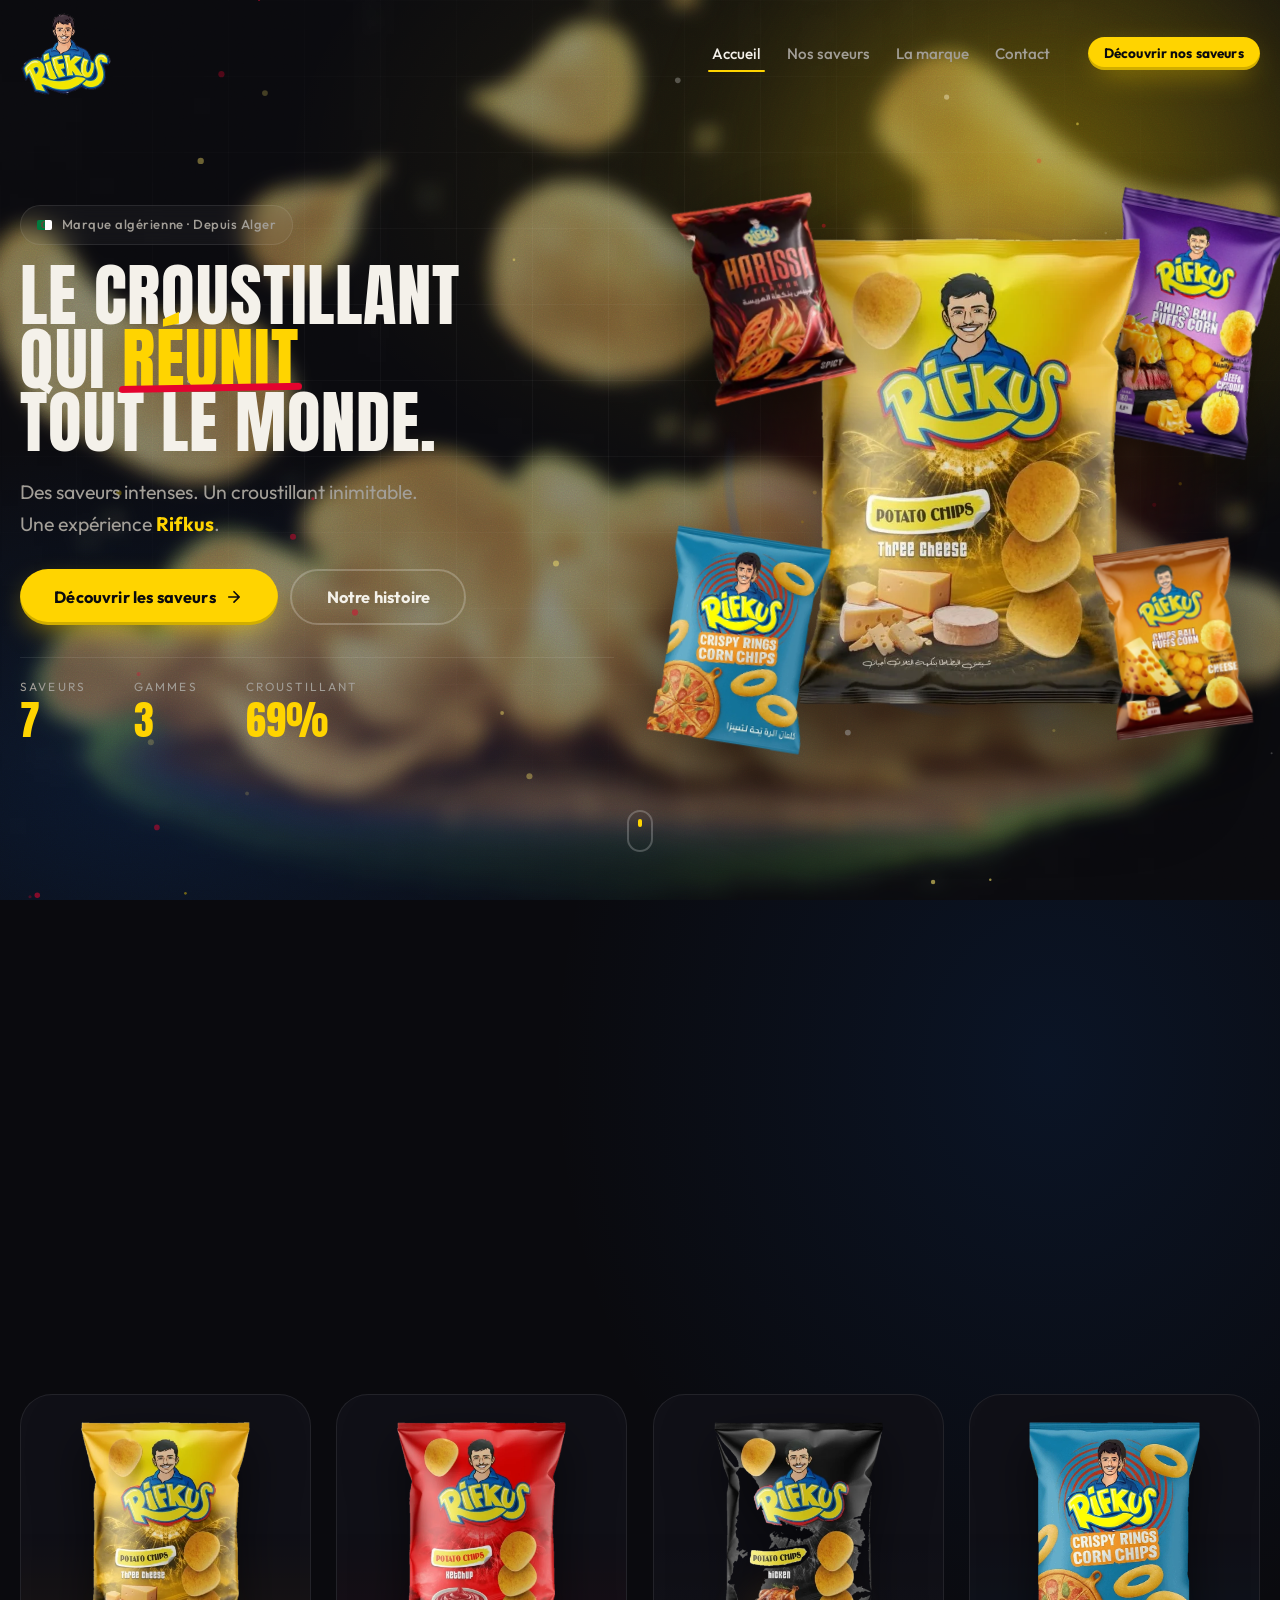
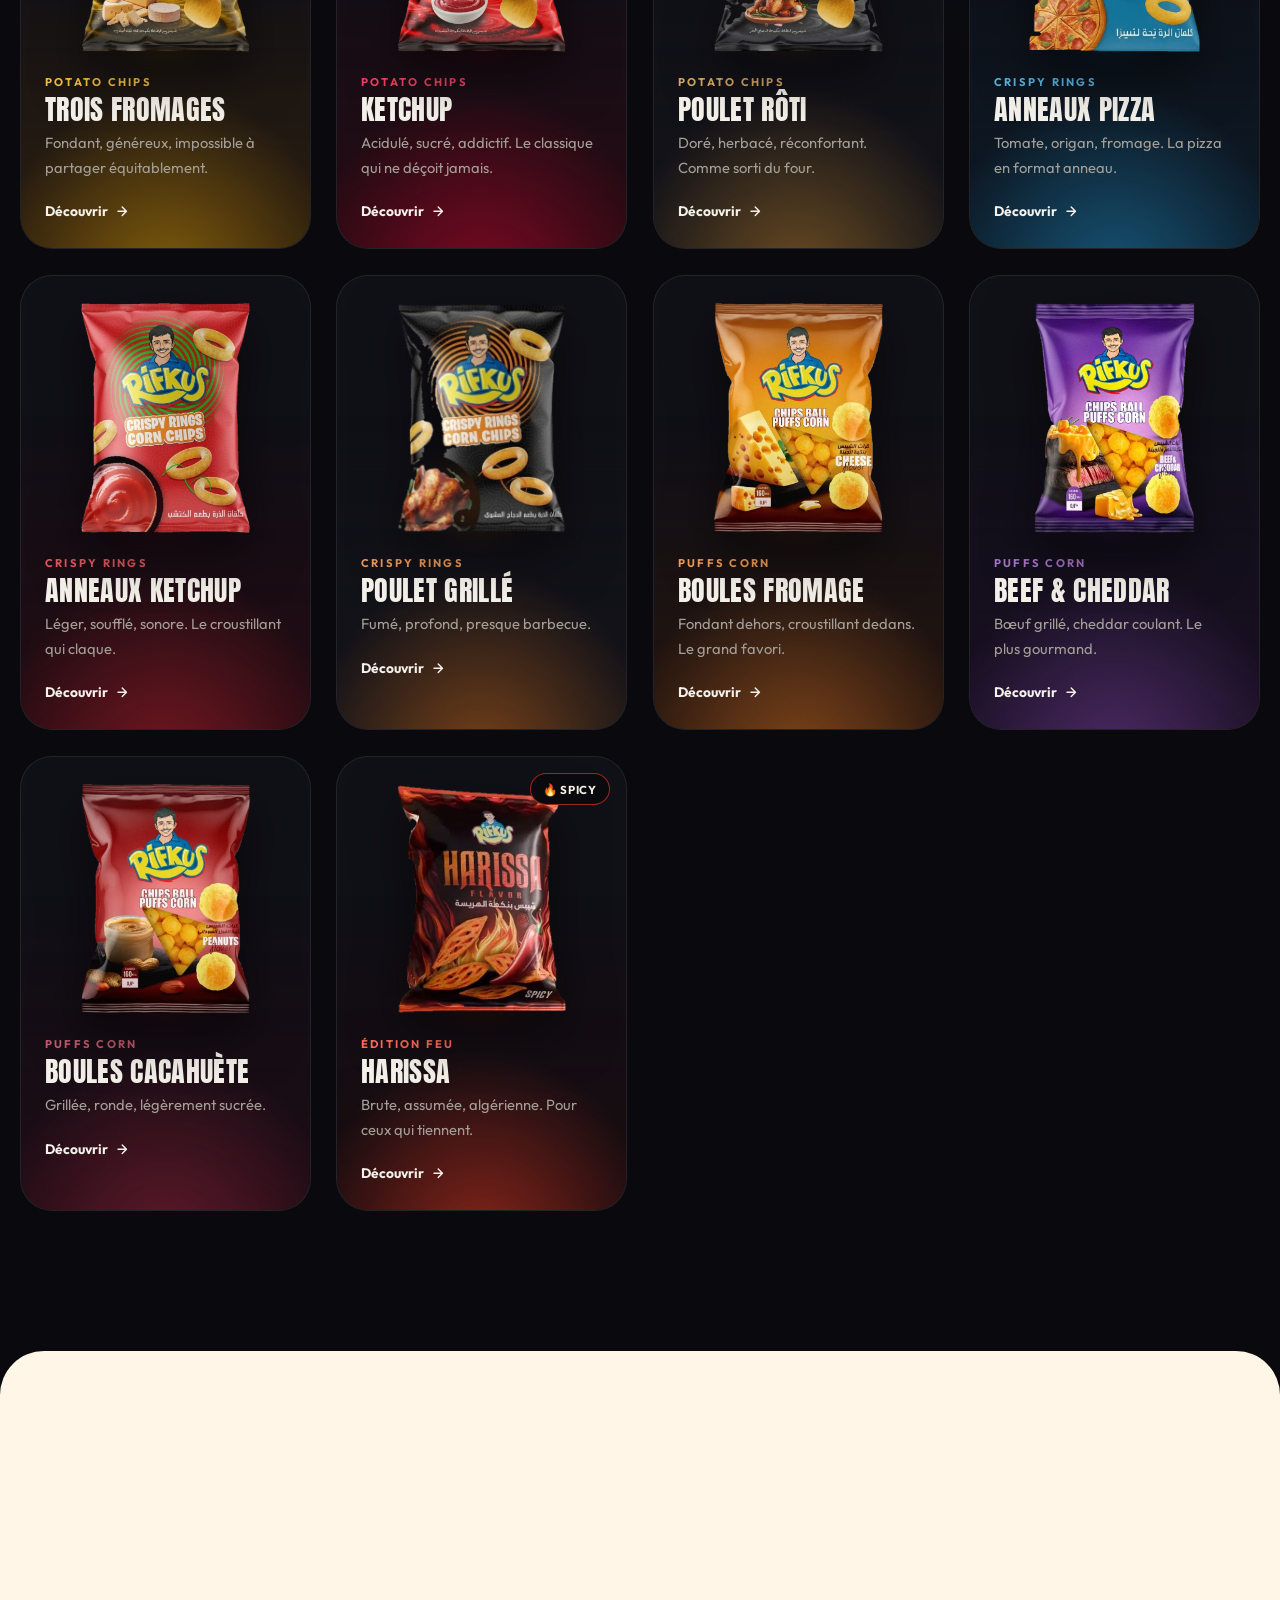
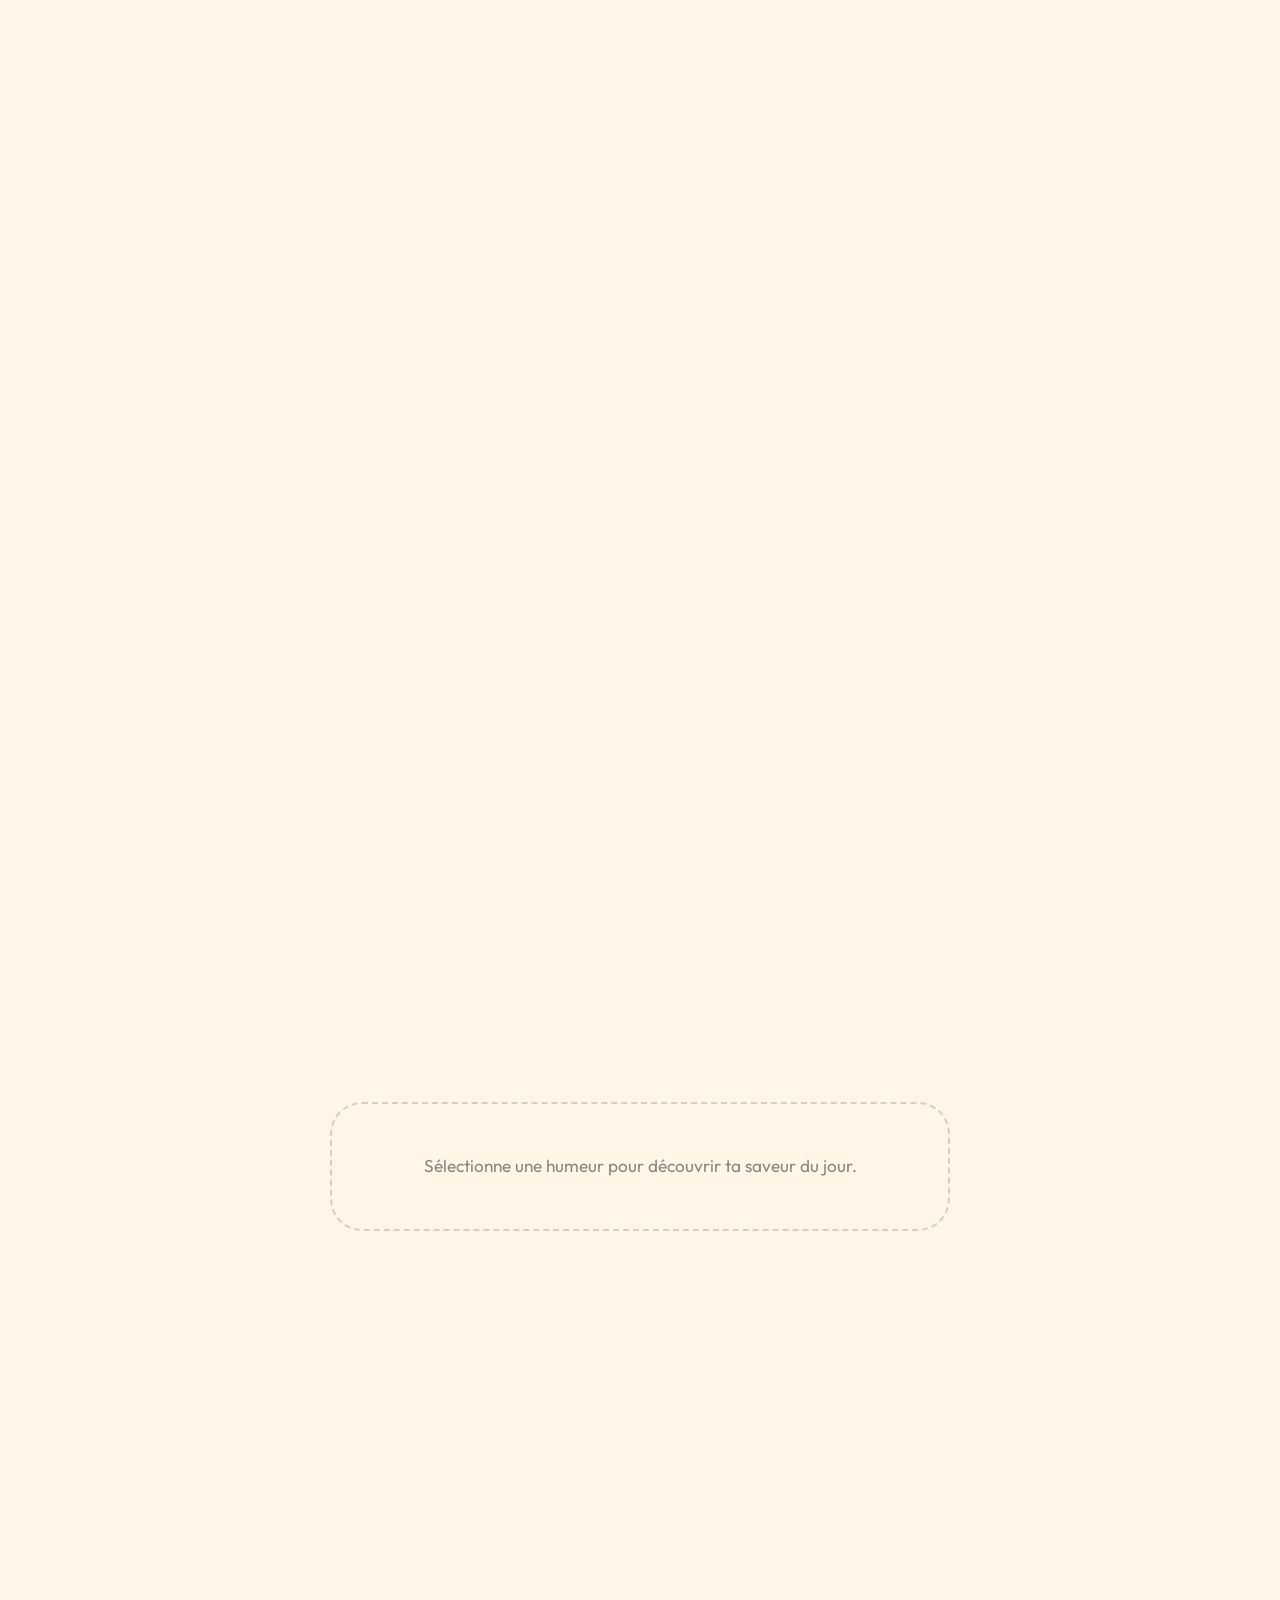
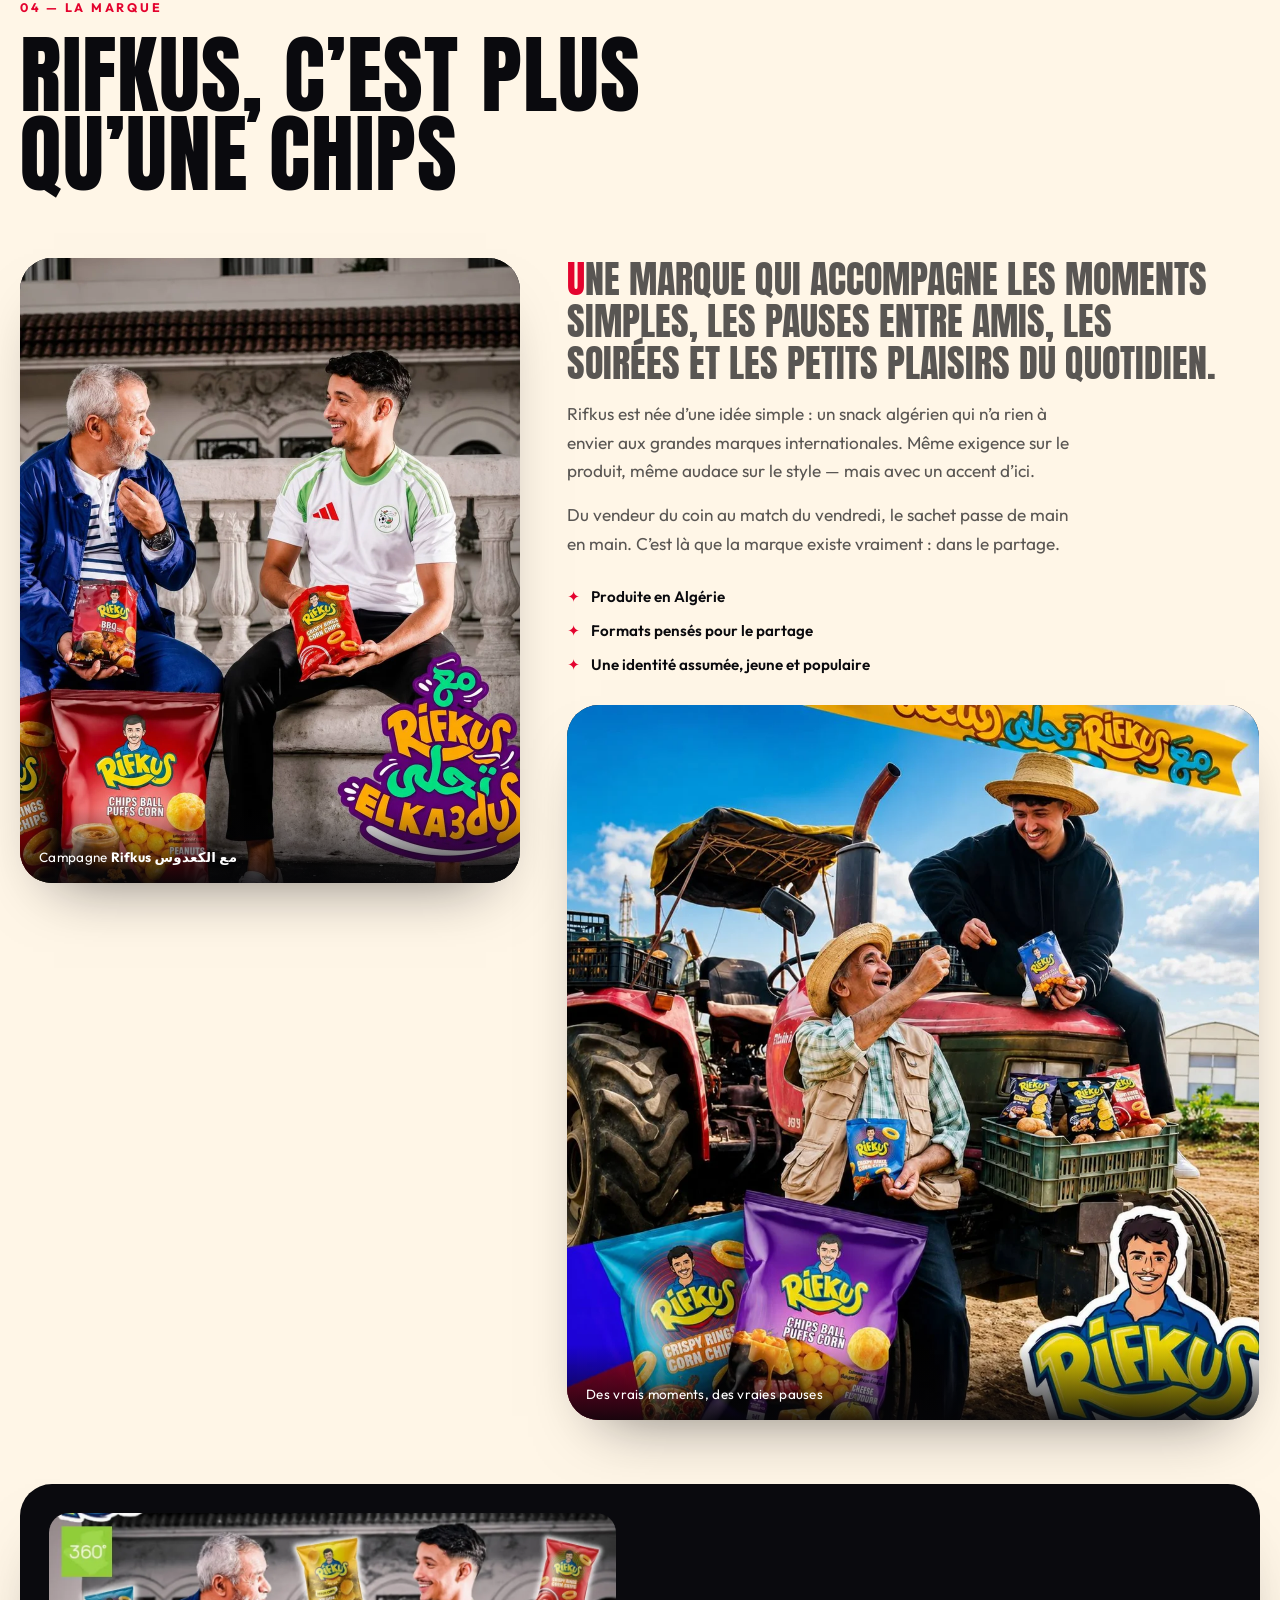
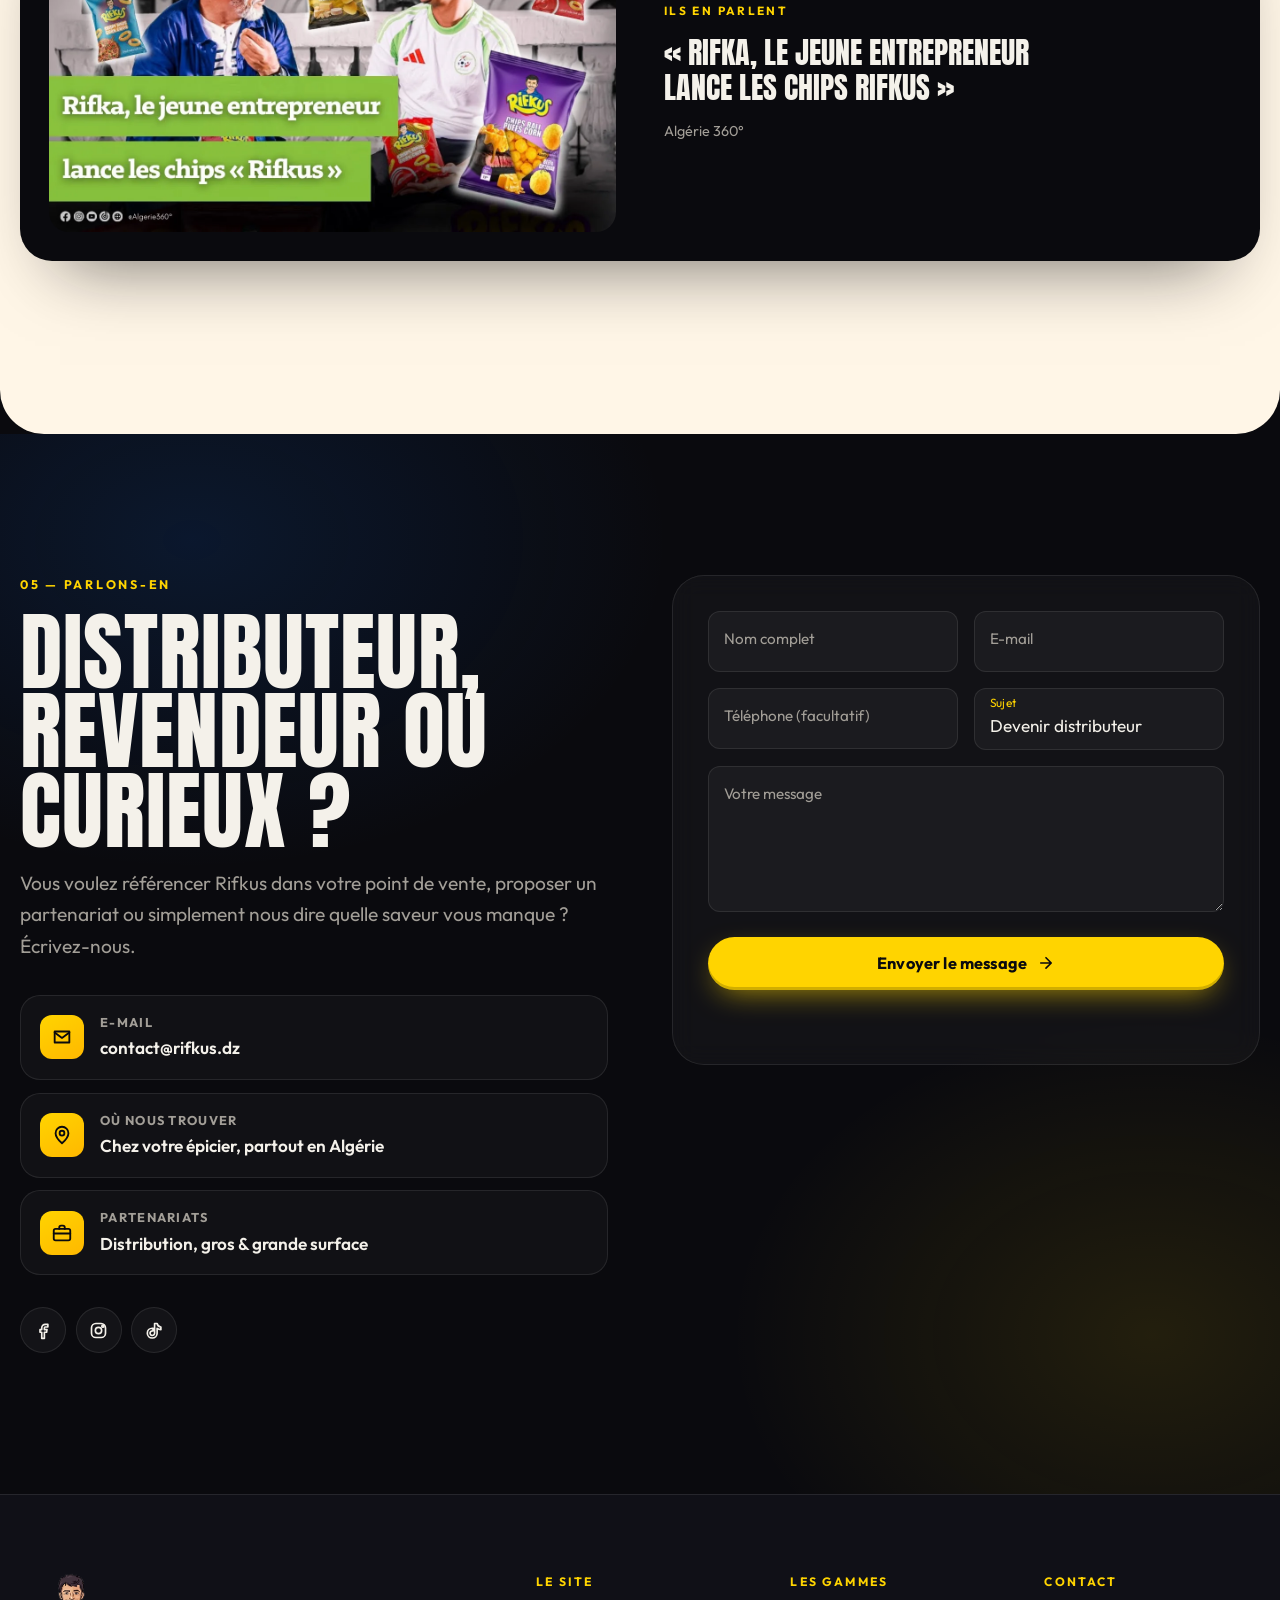
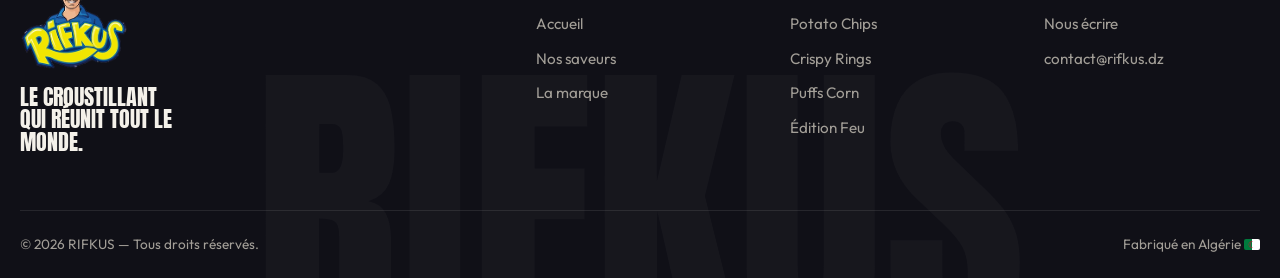
==== index.html @ 635bedf4 "Ajoute des chips floutées dans le fond du hero Nouvelle couche décorative en bas du hero, à partir d" ====
<!DOCTYPE html>
<html lang="fr">
<head>
<meta charset="utf-8">
<meta name="viewport" content="width=device-width, initial-scale=1, viewport-fit=cover">
<title>RIFKUS — Le croustillant qui réunit tout le monde</title>
<meta name="description" content="RIFKUS, la marque algérienne de chips et snacks. Potato Chips, Crispy Rings, Puffs Corn et l’édition Harissa : des saveurs intenses, un croustillant inimitable.">
<meta name="theme-color" content="#0B0B0F">
<link rel="canonical" href="https://rifkus.dz/">

<meta property="og:type" content="website">
<meta property="og:site_name" content="RIFKUS">
<meta property="og:title" content="RIFKUS — Le croustillant qui réunit tout le monde">
<meta property="og:description" content="Des saveurs intenses. Un croustillant inimitable. Une expérience Rifkus.">
<meta property="og:image" content="assets/img/kv/harissa-feu.webp">
<meta property="og:locale" content="fr_DZ">
<meta name="twitter:card" content="summary_large_image">

<link rel="icon" href="assets/img/favicon.svg" type="image/svg+xml">
<link rel="apple-touch-icon" href="assets/img/logo-rifkus.webp">

<link rel="preconnect" href="https://fonts.googleapis.com">
<link rel="preconnect" href="https://fonts.gstatic.com" crossorigin>
<link rel="preload" as="image" href="assets/img/packs/chips-trois-fromages.webp" fetchpriority="high">
<link href="https://fonts.googleapis.com/css2?family=Anton&family=Outfit:wght@300;400;500;600;700;800&display=swap" rel="stylesheet">

<link rel="stylesheet" href="assets/css/base.css">
<link rel="stylesheet" href="assets/css/layout.css">
<link rel="stylesheet" href="assets/css/sections.css">

<script type="application/ld+json">
{
  "@context": "https://schema.org",
  "@type": "Brand",
  "name": "RIFKUS",
  "slogan": "Le croustillant qui réunit tout le monde.",
  "description": "Marque algérienne de chips et de snacks : Potato Chips, Crispy Rings, Puffs Corn et édition Harissa.",
  "logo": "assets/img/logo-rifkus.webp",
  "areaServed": "DZ"
}
</script>
</head>

<body class="is-loading">

<!-- ══════════════════════════ ÉCRAN D’OUVERTURE ══════════════════════════ -->
<div class="preloader" id="preloader" role="presentation" aria-hidden="true">
  <div class="preloader__inner">
    <img class="preloader__logo" src="assets/img/logo-rifkus.webp" alt="" width="249" height="226">
    <p class="preloader__word">
      <span>C</span><span>R</span><span>O</span><span>U</span><span>S</span><span>T</span><span>I</span><span>L</span><span>L</span><span>A</span><span>N</span><span>T</span>
    </p>
    <div class="preloader__bar"><i></i></div>
  </div>
</div>

<a class="skip-link" href="#saveurs">Aller au contenu</a>

<!-- ══════════════════════════════ NAVBAR ══════════════════════════════ -->
<header class="nav" id="nav">
  <div class="nav__inner shell">
    <a class="nav__brand" href="#accueil" aria-label="RIFKUS — accueil">
      <img src="assets/img/logo-rifkus.webp" alt="RIFKUS" width="249" height="226">
    </a>

    <nav class="nav__links" id="navLinks" aria-label="Navigation principale">
      <!-- data-spy : sections supplémentaires qui allument ce lien -->
      <a href="#accueil" class="nav__link is-active">Accueil</a>
      <a href="#saveurs" class="nav__link" data-spy="saveurs pourquoi">Nos saveurs</a>
      <a href="#marque" class="nav__link" data-spy="mood marque">La marque</a>
      <a href="#contact" class="nav__link">Contact</a>
      <a href="#saveurs" class="btn btn--primary btn--sm nav__cta">Découvrir nos saveurs</a>
    </nav>

    <button class="nav__burger" id="navBurger" aria-label="Ouvrir le menu" aria-expanded="false" aria-controls="navLinks">
      <span></span><span></span><span></span>
    </button>
  </div>
</header>

<main>

<!-- ═══════════════════════════════ HERO ═══════════════════════════════ -->
<section class="hero" id="accueil">
  <div class="hero__chips" aria-hidden="true"></div>
  <canvas class="hero__particles" id="heroParticles" aria-hidden="true"></canvas>
  <div class="hero__glow" aria-hidden="true"></div>
  <div class="hero__grid-lines" aria-hidden="true"></div>

  <div class="shell hero__inner">
    <div class="hero__copy">
      <p class="hero__eyebrow anim" data-anim="up" data-delay="0">
        <span class="flag" aria-hidden="true"></span> Marque algérienne · Depuis Alger
      </p>

      <h1 class="hero__title anim" data-anim="chars" data-delay="60">
        Le croustillant<br>qui <em>réunit</em><br>tout le monde.
      </h1>

      <p class="hero__sub anim" data-anim="up" data-delay="480">
        Des saveurs intenses. Un croustillant inimitable.<br>
        Une expérience <strong>Rifkus</strong>.
      </p>

      <div class="hero__actions anim" data-anim="up" data-delay="580">
        <a href="#saveurs" class="btn btn--primary btn--lg magnetic">
          Découvrir les saveurs
          <svg viewBox="0 0 24 24" aria-hidden="true"><path d="M5 12h13M12 5l7 7-7 7"/></svg>
        </a>
        <a href="#marque" class="btn btn--ghost btn--lg">Notre histoire</a>
      </div>

      <dl class="hero__stats anim" data-anim="up" data-delay="680">
        <div><dt>Saveurs</dt><dd><span class="count" data-count="10">10</span></dd></div>
        <div><dt>Gammes</dt><dd><span class="count" data-count="4">4</span></dd></div>
        <div><dt>Croustillant</dt><dd><span class="count" data-count="100">100</span>%</dd></div>
      </dl>
    </div>

    <div class="hero__stage" id="heroStage">
      <div class="hero__halo" aria-hidden="true"></div>
      <div class="hero__ring" aria-hidden="true"></div>

      <img class="hero__pack hero__pack--main" data-depth="14"
           src="assets/img/packs/chips-trois-fromages.webp"
           alt="Sachet Rifkus Potato Chips Three Cheese" width="610" height="825" fetchpriority="high">

      <img class="hero__pack hero__pack--a float" data-depth="34"
           src="assets/img/packs/harissa.webp"
           alt="Sachet Rifkus Harissa" width="332" height="444" loading="lazy">

      <img class="hero__pack hero__pack--b float" data-depth="26"
           src="assets/img/packs/puffs-beef-cheddar.webp"
           alt="Sachet Rifkus Puffs Corn Beef &amp; Cheddar" width="521" height="743" loading="lazy">

      <img class="hero__pack hero__pack--c float" data-depth="44"
           src="assets/img/packs/rings-pizza.webp"
           alt="Sachet Rifkus Crispy Rings saveur Pizza" width="482" height="645" loading="lazy">

      <img class="hero__pack hero__pack--d float" data-depth="20"
           src="assets/img/packs/puffs-fromage.webp"
           alt="Sachet Rifkus Puffs Corn Fromage" width="571" height="775" loading="lazy">
    </div>
  </div>

  <a class="hero__scroll" href="#saveurs" aria-label="Faire défiler">
    <span></span>
  </a>
</section>

<!-- ═════════════════════════════ NOS SAVEURS ═════════════════════════════ -->
<section class="flavors section" id="saveurs">
  <div class="shell">
    <header class="section__head">
      <p class="section__kicker anim" data-anim="up">01 — La gamme</p>
      <h2 class="section__title anim" data-anim="words">Nos saveurs</h2>
      <p class="section__lead anim" data-anim="up" data-delay="120">
        Quatre gammes, dix caractères. Chaque sachet Rifkus a sa personnalité,
        sa couleur et son moment.
      </p>
    </header>

    <div class="filters anim" data-anim="up" data-delay="160" role="tablist" aria-label="Filtrer les saveurs">
      <button class="filter is-active" data-filter="all" role="tab" aria-selected="true">Tout</button>
      <button class="filter" data-filter="chips" role="tab" aria-selected="false">Potato Chips</button>
      <button class="filter" data-filter="rings" role="tab" aria-selected="false">Crispy Rings</button>
      <button class="filter" data-filter="puffs" role="tab" aria-selected="false">Puffs Corn</button>
      <button class="filter" data-filter="feu" role="tab" aria-selected="false">Édition Feu</button>
    </div>

    <div class="flavor-grid" id="flavorGrid">

      <article class="flavor-card anim" data-anim="card" data-range="chips"
        style="--f:#F2A900; --f-deep:#5E3800"
        data-name="Trois Fromages" data-label="Potato Chips"
        data-img="assets/img/packs/chips-trois-fromages.webp"
        data-heat="1"
        data-moment="La soirée film"
        data-long="Un trio de fromages affinés déposé sur une chips à la coupe fine. Le goût fond d’abord, le croustillant reste. C’est la saveur qui met tout le monde d’accord autour du même sachet.">
        <div class="flavor-card__bg" aria-hidden="true"></div>
        <div class="flavor-card__shine" aria-hidden="true"></div>
        <div class="flavor-card__media">
          <img src="assets/img/packs/chips-trois-fromages.webp" alt="Rifkus Potato Chips Three Cheese" width="610" height="825" loading="lazy">
        </div>
        <div class="flavor-card__body">
          <p class="flavor-card__range">Potato Chips</p>
          <h3 class="flavor-card__name">Trois Fromages</h3>
          <p class="flavor-card__desc">Fondant, généreux, impossible à partager équitablement.</p>
          <span class="flavor-card__cta">Découvrir <svg viewBox="0 0 24 24" aria-hidden="true"><path d="M5 12h13M12 5l7 7-7 7"/></svg></span>
        </div>
      </article>

      <article class="flavor-card anim" data-anim="card" data-range="chips"
        style="--f:#E4032E; --f-deep:#54000C"
        data-name="Ketchup" data-label="Potato Chips"
        data-img="assets/img/packs/chips-ketchup.webp"
        data-heat="2"
        data-moment="Le match entre amis"
        data-long="L’acidulé sucré du ketchup, version croustillante. Une saveur franche, immédiatement reconnaissable, qui réveille la chips dès la première bouchée.">
        <div class="flavor-card__bg" aria-hidden="true"></div>
        <div class="flavor-card__shine" aria-hidden="true"></div>
        <div class="flavor-card__media">
          <img src="assets/img/packs/chips-ketchup.webp" alt="Rifkus Potato Chips Ketchup" width="608" height="824" loading="lazy">
        </div>
        <div class="flavor-card__body">
          <p class="flavor-card__range">Potato Chips</p>
          <h3 class="flavor-card__name">Ketchup</h3>
          <p class="flavor-card__desc">Acidulé, sucré, addictif. Le classique qui ne déçoit jamais.</p>
          <span class="flavor-card__cta">Découvrir <svg viewBox="0 0 24 24" aria-hidden="true"><path d="M5 12h13M12 5l7 7-7 7"/></svg></span>
        </div>
      </article>

      <article class="flavor-card anim" data-anim="card" data-range="chips"
        style="--f:#C98B2E; --f-deep:#1A1A1E"
        data-name="Poulet Rôti" data-label="Potato Chips"
        data-img="assets/img/packs/chips-poulet.webp"
        data-heat="1"
        data-moment="La pause de 16 h"
        data-long="Le goût d’un poulet doré au four, herbes comprises, capturé dans une chips fine. Une saveur salée, ronde et rassurante — celle qu’on redemande.">
        <div class="flavor-card__bg" aria-hidden="true"></div>
        <div class="flavor-card__shine" aria-hidden="true"></div>
        <div class="flavor-card__media">
          <img src="assets/img/packs/chips-poulet.webp" alt="Rifkus Potato Chips Poulet" width="606" height="823" loading="lazy">
        </div>
        <div class="flavor-card__body">
          <p class="flavor-card__range">Potato Chips</p>
          <h3 class="flavor-card__name">Poulet Rôti</h3>
          <p class="flavor-card__desc">Doré, herbacé, réconfortant. Comme sorti du four.</p>
          <span class="flavor-card__cta">Découvrir <svg viewBox="0 0 24 24" aria-hidden="true"><path d="M5 12h13M12 5l7 7-7 7"/></svg></span>
        </div>
      </article>

      <article class="flavor-card anim" data-anim="card" data-range="rings"
        style="--f:#1E9BD7; --f-deep:#062E45"
        data-name="Anneaux Pizza" data-label="Crispy Rings"
        data-img="assets/img/packs/rings-pizza.webp"
        data-heat="1"
        data-moment="La soirée entre potes"
        data-long="Tomate, origan et fromage sur des anneaux de maïs ultra légers. Une part de pizza à chaque bouchée, sans attendre la livraison.">
        <div class="flavor-card__bg" aria-hidden="true"></div>
        <div class="flavor-card__shine" aria-hidden="true"></div>
        <div class="flavor-card__media">
          <img src="assets/img/packs/rings-pizza.webp" alt="Rifkus Crispy Rings saveur Pizza" width="482" height="645" loading="lazy">
        </div>
        <div class="flavor-card__body">
          <p class="flavor-card__range">Crispy Rings</p>
          <h3 class="flavor-card__name">Anneaux Pizza</h3>
          <p class="flavor-card__desc">Tomate, origan, fromage. La pizza en format anneau.</p>
          <span class="flavor-card__cta">Découvrir <svg viewBox="0 0 24 24" aria-hidden="true"><path d="M5 12h13M12 5l7 7-7 7"/></svg></span>
        </div>
      </article>

      <article class="flavor-card anim" data-anim="card" data-range="rings"
        style="--f:#D6202B; --f-deep:#4A0209"
        data-name="Anneaux Ketchup" data-label="Crispy Rings"
        data-img="assets/img/packs/rings-ketchup.webp"
        data-heat="2"
        data-moment="Le goûter"
        data-long="Des anneaux de maïs soufflés nappés de ketchup. Plus aériens qu’une chips, plus bruyants aussi. Le croustillant qui claque.">
        <div class="flavor-card__bg" aria-hidden="true"></div>
        <div class="flavor-card__shine" aria-hidden="true"></div>
        <div class="flavor-card__media">
          <img src="assets/img/packs/rings-ketchup.webp" alt="Rifkus Crispy Rings saveur Ketchup" width="608" height="825" loading="lazy">
        </div>
        <div class="flavor-card__body">
          <p class="flavor-card__range">Crispy Rings</p>
          <h3 class="flavor-card__name">Anneaux Ketchup</h3>
          <p class="flavor-card__desc">Léger, soufflé, sonore. Le croustillant qui claque.</p>
          <span class="flavor-card__cta">Découvrir <svg viewBox="0 0 24 24" aria-hidden="true"><path d="M5 12h13M12 5l7 7-7 7"/></svg></span>
        </div>
      </article>

      <article class="flavor-card anim" data-anim="card" data-range="rings"
        style="--f:#E2761B; --f-deep:#1A1A1E"
        data-name="Anneaux Poulet Grillé" data-label="Crispy Rings"
        data-img="assets/img/packs/rings-poulet-grille.webp"
        data-heat="2"
        data-moment="Le trajet du retour"
        data-long="Le fumé du grill posé sur des anneaux de maïs ultra légers. Une saveur profonde, presque barbecue, qui tient jusqu’au fond du sachet.">
        <div class="flavor-card__bg" aria-hidden="true"></div>
        <div class="flavor-card__shine" aria-hidden="true"></div>
        <div class="flavor-card__media">
          <img src="assets/img/packs/rings-poulet-grille.webp" alt="Rifkus Crispy Rings saveur Poulet Grillé" width="366" height="496" loading="lazy">
        </div>
        <div class="flavor-card__body">
          <p class="flavor-card__range">Crispy Rings</p>
          <h3 class="flavor-card__name">Poulet Grillé</h3>
          <p class="flavor-card__desc">Fumé, profond, presque barbecue.</p>
          <span class="flavor-card__cta">Découvrir <svg viewBox="0 0 24 24" aria-hidden="true"><path d="M5 12h13M12 5l7 7-7 7"/></svg></span>
        </div>
      </article>

      <article class="flavor-card anim" data-anim="card" data-range="puffs"
        style="--f:#F07C1E; --f-deep:#4A1E00"
        data-name="Boules Fromage" data-label="Puffs Corn"
        data-img="assets/img/packs/puffs-fromage.webp"
        data-heat="1" data-kcal="160"
        data-moment="Le premier sachet ouvert"
        data-long="Des boules de maïs soufflé enrobées de fromage. Fondantes dehors, croustillantes dedans, elles disparaissent à une vitesse déraisonnable.">
        <div class="flavor-card__bg" aria-hidden="true"></div>
        <div class="flavor-card__shine" aria-hidden="true"></div>
        <div class="flavor-card__media">
          <img src="assets/img/packs/puffs-fromage.webp" alt="Rifkus Chips Ball Puffs Corn saveur Fromage" width="571" height="775" loading="lazy">
        </div>
        <div class="flavor-card__body">
          <p class="flavor-card__range">Puffs Corn</p>
          <h3 class="flavor-card__name">Boules Fromage</h3>
          <p class="flavor-card__desc">Fondant dehors, croustillant dedans. Le grand favori.</p>
          <span class="flavor-card__cta">Découvrir <svg viewBox="0 0 24 24" aria-hidden="true"><path d="M5 12h13M12 5l7 7-7 7"/></svg></span>
        </div>
      </article>

      <article class="flavor-card anim" data-anim="card" data-range="puffs"
        style="--f:#8B47B4; --f-deep:#2A0E3A"
        data-name="Boules Beef &amp; Cheddar" data-label="Puffs Corn"
        data-img="assets/img/packs/puffs-beef-cheddar.webp"
        data-heat="2" data-kcal="160"
        data-moment="La grosse faim"
        data-long="Bœuf grillé et cheddar coulant sur du maïs soufflé. Le duo le plus gourmand de la gamme : celui qu’on cache pour le garder.">
        <div class="flavor-card__bg" aria-hidden="true"></div>
        <div class="flavor-card__shine" aria-hidden="true"></div>
        <div class="flavor-card__media">
          <img src="assets/img/packs/puffs-beef-cheddar.webp" alt="Rifkus Chips Ball Puffs Corn saveur Beef &amp; Cheddar" width="521" height="743" loading="lazy">
        </div>
        <div class="flavor-card__body">
          <p class="flavor-card__range">Puffs Corn</p>
          <h3 class="flavor-card__name">Beef &amp; Cheddar</h3>
          <p class="flavor-card__desc">Bœuf grillé, cheddar coulant. Le plus gourmand.</p>
          <span class="flavor-card__cta">Découvrir <svg viewBox="0 0 24 24" aria-hidden="true"><path d="M5 12h13M12 5l7 7-7 7"/></svg></span>
        </div>
      </article>

      <article class="flavor-card anim" data-anim="card" data-range="puffs"
        style="--f:#B0243F; --f-deep:#38040F"
        data-name="Boules Cacahuète" data-label="Puffs Corn"
        data-img="assets/img/packs/puffs-cacahuete.webp"
        data-heat="1" data-kcal="160"
        data-moment="Le thé de l’après-midi"
        data-long="La douceur grillée de la cacahuète sur un maïs ultra aérien. Une saveur ronde, légèrement sucrée, qui se marie avec tout.">
        <div class="flavor-card__bg" aria-hidden="true"></div>
        <div class="flavor-card__shine" aria-hidden="true"></div>
        <div class="flavor-card__media">
          <img src="assets/img/packs/puffs-cacahuete.webp" alt="Rifkus Chips Ball Puffs Corn saveur Cacahuète" width="570" height="774" loading="lazy">
        </div>
        <div class="flavor-card__body">
          <p class="flavor-card__range">Puffs Corn</p>
          <h3 class="flavor-card__name">Boules Cacahuète</h3>
          <p class="flavor-card__desc">Grillée, ronde, légèrement sucrée.</p>
          <span class="flavor-card__cta">Découvrir <svg viewBox="0 0 24 24" aria-hidden="true"><path d="M5 12h13M12 5l7 7-7 7"/></svg></span>
        </div>
      </article>

      <article class="flavor-card flavor-card--fire anim" data-anim="card" data-range="feu"
        style="--f:#FF3B1F; --f-deep:#2A0400"
        data-name="Harissa" data-label="Édition Feu"
        data-img="assets/img/packs/harissa.webp"
        data-heat="5"
        data-moment="Le défi du groupe"
        data-long="La harissa algérienne, brute et assumée, sur une chips gaufrée qui tient la chaleur. Ça monte, ça reste, et pourtant on replonge la main. Réservé à ceux qui aiment quand ça pique.">
        <div class="flavor-card__bg" aria-hidden="true"></div>
        <div class="flavor-card__shine" aria-hidden="true"></div>
        <span class="flavor-card__badge">🔥 Spicy</span>
        <div class="flavor-card__media">
          <img src="assets/img/packs/harissa.webp" alt="Rifkus Harissa Flavor Spicy" width="332" height="444" loading="lazy">
        </div>
        <div class="flavor-card__body">
          <p class="flavor-card__range">Édition Feu</p>
          <h3 class="flavor-card__name">Harissa</h3>
          <p class="flavor-card__desc">Brute, assumée, algérienne. Pour ceux qui tiennent.</p>
          <span class="flavor-card__cta">Découvrir <svg viewBox="0 0 24 24" aria-hidden="true"><path d="M5 12h13M12 5l7 7-7 7"/></svg></span>
        </div>
      </article>

    </div>

    <p class="flavors__empty" id="flavorsEmpty" hidden>Aucune saveur dans cette gamme.</p>
  </div>
</section>

<!-- ═══════════════════════════ POURQUOI RIFKUS ═══════════════════════════ -->
<section class="why section" id="pourquoi">
  <div class="shell">
    <header class="section__head section__head--center">
      <p class="section__kicker anim" data-anim="up">02 — La promesse</p>
      <h2 class="section__title anim" data-anim="words">Pourquoi Rifkus&nbsp;?</h2>
    </header>

    <div class="why__grid">
      <article class="why__card anim" data-anim="card">
        <div class="why__icon" aria-hidden="true">
          <svg viewBox="0 0 48 48"><path d="M24 4 29 17l14 1-10.5 9.5L36 41l-12-7-12 7 3.5-13.5L5 18l14-1z"/></svg>
        </div>
        <h3>Un croustillant irrésistible</h3>
        <p>Une cuisson maîtrisée, une texture qui claque sous la dent et tient jusqu’à la dernière poignée.</p>
        <span class="why__num" aria-hidden="true">01</span>
      </article>

      <article class="why__card anim" data-anim="card" data-delay="80">
        <div class="why__icon" aria-hidden="true">
          <svg viewBox="0 0 48 48"><path d="M26 4c1 7-2 9-5 12s-7 6-7 13a14 14 0 0 0 28 0c0-6-3-10-6-13-1 3-2 4-4 5 1-6-2-13-6-17z"/><path d="M24 42a7 7 0 0 1-4-12c0 3 2 4 4 5 1-3 0-5-1-7 4 1 8 5 8 9a7 7 0 0 1-7 5z"/></svg>
        </div>
        <h3>Des saveurs intenses</h3>
        <p>Fromage, harissa, poulet grillé : des goûts francs, dosés pour marquer dès la première bouchée.</p>
        <span class="why__num" aria-hidden="true">02</span>
      </article>

      <article class="why__card anim" data-anim="card" data-delay="160">
        <div class="why__icon" aria-hidden="true">
          <svg viewBox="0 0 48 48"><circle cx="24" cy="24" r="18"/><path d="M24 13v11l7 5"/></svg>
        </div>
        <h3>Un snack pour chaque moment</h3>
        <p>La pause de 16&nbsp;h, le match, la route, la soirée. Quatre gammes pour ne jamais tomber à court.</p>
        <span class="why__num" aria-hidden="true">03</span>
      </article>

      <article class="why__card anim" data-anim="card" data-delay="240">
        <div class="why__icon" aria-hidden="true">
          <svg viewBox="0 0 48 48"><path d="M8 40V12l16-6 16 6v28"/><path d="M18 40V26h12v14"/></svg>
        </div>
        <h3>Une marque algérienne moderne</h3>
        <p>Née ici, pensée pour ici. Rifkus parle la langue de la rue et assume son énergie.</p>
        <span class="why__num" aria-hidden="true">04</span>
      </article>
    </div>
  </div>
</section>

<!-- ═════════════════════════ CHOISIS TON MOOD ═════════════════════════ -->
<section class="mood section" id="mood" data-mood="none">
  <div class="mood__aura" aria-hidden="true"></div>
  <div class="shell">
    <header class="section__head section__head--center">
      <p class="section__kicker anim" data-anim="up">03 — Le jeu</p>
      <h2 class="section__title anim" data-anim="words">Choisis ton mood</h2>
      <p class="section__lead anim" data-anim="up" data-delay="120">
        Un clic, et Rifkus te dit quoi ouvrir.
      </p>
    </header>

    <div class="mood__picker anim" data-anim="up" data-delay="160" role="group" aria-label="Choisis ton mood">
      <button class="mood__btn" data-mood="epice"    aria-pressed="false"><span aria-hidden="true">🔥</span> Épicé</button>
      <button class="mood__btn" data-mood="fromage"  aria-pressed="false"><span aria-hidden="true">🧀</span> Fromagé</button>
      <button class="mood__btn" data-mood="gourmand" aria-pressed="false"><span aria-hidden="true">🍗</span> Gourmand</button>
      <button class="mood__btn" data-mood="fun"      aria-pressed="false"><span aria-hidden="true">🍕</span> Fun</button>
    </div>

    <div class="mood__result" id="moodResult" aria-live="polite">
      <div class="mood__placeholder" id="moodPlaceholder">
        <p>Sélectionne une humeur pour découvrir ta saveur du jour.</p>
      </div>
      <div class="mood__card" id="moodCard" hidden>
        <div class="mood__pack">
          <div class="mood__burst" aria-hidden="true"></div>
          <img id="moodImg" src="" alt="" width="571" height="775">
        </div>
        <div class="mood__text">
          <p class="mood__verdict" id="moodVerdict"></p>
          <h3 class="mood__flavor" id="moodFlavor"></h3>
          <p class="mood__desc" id="moodDesc"></p>
          <button class="btn btn--primary" id="moodOpen" type="button">Voir la fiche</button>
        </div>
      </div>
    </div>
  </div>
</section>

<!-- ═══════════════════ PLUS QU’UNE CHIPS — STORYTELLING ═══════════════════ -->
<section class="story section" id="marque">
  <div class="shell">
    <header class="section__head">
      <p class="section__kicker anim" data-anim="up">04 — La marque</p>
      <h2 class="section__title anim" data-anim="words">Rifkus, c’est plus<br>qu’une chips</h2>
    </header>

    <div class="story__layout">
      <figure class="story__media story__media--tall anim" data-anim="card">
        <img src="assets/img/kv/lifestyle-elka3dus.webp" alt="Deux générations partagent un sachet Rifkus dans la rue" width="1000" height="1286" loading="lazy">
        <figcaption>Campagne <strong>Rifkus مع الكعدوس</strong></figcaption>
      </figure>

      <div class="story__text anim" data-anim="up" data-delay="120">
        <p class="story__quote">
          Une marque qui accompagne les moments simples, les pauses entre amis,
          les soirées et les petits plaisirs du quotidien.
        </p>
        <p>
          Rifkus est née d’une idée simple&nbsp;: un snack algérien qui n’a rien à envier
          aux grandes marques internationales. Même exigence sur le produit, même
          audace sur le style — mais avec un accent d’ici.
        </p>
        <p>
          Du vendeur du coin au match du vendredi, le sachet passe de main en main.
          C’est là que la marque existe vraiment&nbsp;: dans le partage.
        </p>
        <ul class="story__points">
          <li><span aria-hidden="true">✦</span> Produite en Algérie</li>
          <li><span aria-hidden="true">✦</span> Formats pensés pour le partage</li>
          <li><span aria-hidden="true">✦</span> Une identité assumée, jeune et populaire</li>
        </ul>

        <!-- visuel de campagne : affiché en entier, jamais recadré -->
        <figure class="story__media story__media--full anim" data-anim="card" data-delay="80">
          <img src="assets/img/kv/lifestyle-tracteur.webp" alt="Rifkus partagé lors d’une pause de travail à la ferme" width="1100" height="1136" loading="lazy">
          <figcaption>Des vrais moments, des vraies pauses</figcaption>
        </figure>
      </div>
    </div>
  </div>

  <!-- Bandeau presse -->
  <div class="shell">
    <div class="press anim" data-anim="card">
      <div class="press__media">
        <img src="assets/img/kv/presse-algerie360.webp" alt="Reportage Algérie 360 sur le lancement des chips Rifkus" width="1280" height="720" loading="lazy">
      </div>
      <div class="press__text">
        <p class="press__label">Ils en parlent</p>
        <blockquote>« Rifka, le jeune entrepreneur lance les chips Rifkus »</blockquote>
        <cite>Algérie 360°</cite>
      </div>
    </div>
  </div>
</section>

<!-- ═══════════════════════════════ CONTACT ═══════════════════════════════ -->
<section class="contact section" id="contact">
  <div class="shell">
    <div class="contact__layout">
      <div class="contact__intro anim" data-anim="up">
        <p class="section__kicker">05 — Parlons-en</p>
        <h2 class="section__title">Distributeur,<br>revendeur ou curieux&nbsp;?</h2>
        <p class="section__lead">
          Vous voulez référencer Rifkus dans votre point de vente, proposer un partenariat
          ou simplement nous dire quelle saveur vous manque&nbsp;? Écrivez-nous.
        </p>

        <ul class="contact__cards">
          <li>
            <span class="contact__ico" aria-hidden="true">
              <svg viewBox="0 0 24 24"><path d="M4 6h16v12H4z"/><path d="m4 7 8 6 8-6"/></svg>
            </span>
            <div><strong>E-mail</strong><a href="mailto:contact@rifkus.dz">contact@rifkus.dz</a></div>
          </li>
          <li>
            <span class="contact__ico" aria-hidden="true">
              <svg viewBox="0 0 24 24"><path d="M12 21s7-6.2 7-11a7 7 0 1 0-14 0c0 4.8 7 11 7 11z"/><circle cx="12" cy="10" r="2.6"/></svg>
            </span>
            <div><strong>Où nous trouver</strong><span>Chez votre épicier, partout en Algérie</span></div>
          </li>
          <li>
            <span class="contact__ico" aria-hidden="true">
              <svg viewBox="0 0 24 24"><rect x="3" y="7.5" width="18" height="12.5" rx="2"/><path d="M9 7.5V6a2 2 0 0 1 2-2h2a2 2 0 0 1 2 2v1.5M3 12.5h18"/></svg>
            </span>
            <div><strong>Partenariats</strong><span>Distribution, gros &amp; grande surface</span></div>
          </li>
        </ul>

        <div class="contact__social">
          <a href="#" aria-label="Facebook Rifkus" class="social">
            <svg viewBox="0 0 24 24" aria-hidden="true"><path d="M14 8h3V5h-3a4 4 0 0 0-4 4v2H8v3h2v7h3v-7h2.5l.5-3H13V9a1 1 0 0 1 1-1z"/></svg>
          </a>
          <a href="#" aria-label="Instagram Rifkus" class="social">
            <svg viewBox="0 0 24 24" aria-hidden="true"><rect x="4" y="4" width="16" height="16" rx="5"/><circle cx="12" cy="12" r="3.6"/><circle cx="17" cy="7" r="1.2"/></svg>
          </a>
          <a href="#" aria-label="TikTok Rifkus" class="social">
            <svg viewBox="0 0 24 24" aria-hidden="true"><path d="M15 4c.5 2.4 2 3.8 4.3 4v3c-1.7 0-3.2-.5-4.3-1.4V15a5.6 5.6 0 1 1-5.6-5.6c.3 0 .6 0 .9.1v3.1a2.6 2.6 0 1 0 1.8 2.5V4z"/></svg>
          </a>
        </div>
      </div>

      <form class="contact__form anim" data-anim="card" id="contactForm" novalidate>
        <div class="field">
          <input type="text" id="cName" name="name" required autocomplete="name" placeholder=" ">
          <label for="cName">Nom complet</label>
        </div>
        <div class="field">
          <input type="email" id="cEmail" name="email" required autocomplete="email" placeholder=" ">
          <label for="cEmail">E-mail</label>
        </div>
        <div class="field">
          <input type="tel" id="cPhone" name="phone" autocomplete="tel" placeholder=" ">
          <label for="cPhone">Téléphone (facultatif)</label>
        </div>
        <div class="field">
          <select id="cSubject" name="subject">
            <option>Devenir distributeur</option>
            <option>Référencer Rifkus en magasin</option>
            <option>Partenariat &amp; sponsoring</option>
            <option>Une question, une idée</option>
          </select>
          <label for="cSubject" class="label--static">Sujet</label>
        </div>
        <div class="field field--full">
          <textarea id="cMessage" name="message" rows="4" required placeholder=" "></textarea>
          <label for="cMessage">Votre message</label>
        </div>

        <button class="btn btn--primary btn--lg field--full" type="submit" id="contactSubmit">
          Envoyer le message
          <svg viewBox="0 0 24 24" aria-hidden="true"><path d="M5 12h13M12 5l7 7-7 7"/></svg>
        </button>
        <p class="form__status" id="formStatus" role="status" aria-live="polite"></p>
      </form>
    </div>
  </div>
</section>

</main>

<!-- ═══════════════════════════════ FOOTER ═══════════════════════════════ -->
<footer class="footer">
  <div class="shell footer__inner">
    <div class="footer__brand">
      <img src="assets/img/logo-rifkus.webp" alt="RIFKUS" width="249" height="226" loading="lazy">
      <p>Le croustillant qui réunit tout le monde.</p>
    </div>
    <nav class="footer__nav" aria-label="Pied de page">
      <div>
        <h4>Le site</h4>
        <a href="#accueil">Accueil</a>
        <a href="#saveurs">Nos saveurs</a>
        <a href="#marque">La marque</a>
      </div>
      <div>
        <h4>Les gammes</h4>
        <a href="#saveurs" data-jump="chips">Potato Chips</a>
        <a href="#saveurs" data-jump="rings">Crispy Rings</a>
        <a href="#saveurs" data-jump="puffs">Puffs Corn</a>
        <a href="#saveurs" data-jump="feu">Édition Feu</a>
      </div>
      <div>
        <h4>Contact</h4>
        <a href="#contact">Nous écrire</a>
        <a href="mailto:contact@rifkus.dz">contact@rifkus.dz</a>
      </div>
    </nav>
  </div>
  <div class="shell footer__bottom">
    <p>© <span id="year">2026</span> RIFKUS — Tous droits réservés.</p>
    <!-- drapeau en CSS : les emojis régionaux ne s'affichent pas sous Windows -->
    <p class="footer__made">Fabriqué en Algérie <span class="flag" aria-hidden="true"></span></p>
  </div>
</footer>

<!-- ═══════════════════════ FICHE PRODUIT (MODALE) ═══════════════════════ -->
<div class="modal" id="flavorModal" role="dialog" aria-modal="true" aria-labelledby="modalName" hidden>
  <div class="modal__backdrop" data-close></div>
  <div class="modal__panel" id="modalPanel">
    <button class="modal__close" type="button" data-close aria-label="Fermer">
      <svg viewBox="0 0 24 24" aria-hidden="true"><path d="M6 6l12 12M18 6L6 18"/></svg>
    </button>
    <div class="modal__media">
      <div class="modal__halo" aria-hidden="true"></div>
      <img id="modalImg" src="" alt="" width="571" height="775">
    </div>
    <div class="modal__body">
      <p class="modal__range" id="modalRange"></p>
      <h3 class="modal__name" id="modalName"></h3>
      <p class="modal__desc" id="modalDesc"></p>
      <dl class="modal__specs">
        <div><dt>Intensité</dt><dd class="heat" id="modalHeat"></dd></div>
        <div><dt>Moment idéal</dt><dd id="modalMoment"></dd></div>
        <div id="modalKcalRow" hidden><dt>Énergie</dt><dd><span id="modalKcal"></span> kcal</dd></div>
      </dl>
      <div class="modal__nav">
        <button type="button" class="btn btn--ghost btn--sm" id="modalPrev">← Précédente</button>
        <button type="button" class="btn btn--ghost btn--sm" id="modalNext">Suivante →</button>
      </div>
    </div>
  </div>
</div>

<script src="assets/js/ui.js"></script>
<script src="assets/js/nav.js"></script>
<script src="assets/js/hero.js"></script>
<script src="assets/js/flavors.js"></script>
<script src="assets/js/mood.js"></script>
<script src="assets/js/contact.js"></script>
<script src="assets/js/main.js"></script>
</body>
</html>
---- assets/css/base.css ----
/* ═══════════════════════════════════════════════════════════════════════
   RIFKUS — base
   Jetons de design, remise à zéro, typographie, boutons, utilitaires.
   ═══════════════════════════════════════════════════════════════════════ */

:root {
  /* — couleurs de marque, relevées sur le packaging — */
  --yellow:      #FFD400;
  --yellow-soft: #FFE86B;
  --blue:        #0F5FD1;
  --blue-deep:   #062E6B;
  --red:         #E4032E;

  /* — neutres — */
  --ink:         #0A0A0E;
  --ink-2:       #101017;
  --ink-3:       #17171F;
  --cream:       #FFF6E7;
  --cream-2:     #F6E9D4;
  --white:       #FFFFFF;

  /* — sémantique (mode sombre par défaut) — */
  --bg:          var(--ink);
  --surface:     var(--ink-2);
  --text:        #F4F1EA;
  --text-dim:    #A29E97;
  --line:        rgb(255 255 255 / .09);

  /* — rythme — */
  --shell:       1240px;
  --gap:         clamp(1rem, 2.4vw, 1.75rem);
  --section-y:   clamp(4.5rem, 11vw, 9rem);
  --r-sm:        12px;
  --r-md:        20px;
  --r-lg:        32px;
  --r-xl:        44px;

  /* — mouvement — */
  --ease:        cubic-bezier(.22, 1, .36, 1);
  --ease-out:    cubic-bezier(.16, 1, .3, 1);
  --dur:         .55s;

  /* — élévation — */
  --shadow-sm:   0 2px 8px rgb(0 0 0 / .25);
  --shadow-md:   0 18px 40px -18px rgb(0 0 0 / .65);
  --shadow-lg:   0 40px 90px -30px rgb(0 0 0 / .8);

  /* grain, réutilisé en superposition sur les grands aplats */
  --noise: url("data:image/svg+xml,%3Csvg xmlns='http://www.w3.org/2000/svg' width='180' height='180'%3E%3Cfilter id='n'%3E%3CfeTurbulence type='fractalNoise' baseFrequency='.85' numOctaves='3' stitchTiles='stitch'/%3E%3C/filter%3E%3Crect width='100%25' height='100%25' filter='url(%23n)' opacity='.35'/%3E%3C/svg%3E");
}

/* ─────────────────────────── remise à zéro ─────────────────────────── */

*, *::before, *::after { box-sizing: border-box; }

* { margin: 0; }

html {
  -webkit-text-size-adjust: 100%;
  scroll-behavior: smooth;
  scroll-padding-top: 88px;
  /* le bandeau incliné déborde volontairement : on rogne sans créer de
     conteneur de défilement (contrairement à `hidden`) */
  overflow-x: clip;
}

body {
  background: var(--bg);
  color: var(--text);
  font: 400 clamp(1rem, .96rem + .2vw, 1.075rem)/1.65 'Outfit', system-ui, -apple-system, 'Segoe UI', Roboto, sans-serif;
  -webkit-font-smoothing: antialiased;
  text-rendering: optimizeLegibility;
  /* `clip` et non `hidden` : `hidden` ferait du body un conteneur de
     défilement, ce qui casserait `position: sticky` sur ses descendants */
  overflow-x: clip;
}

body.is-locked { overflow: hidden; }

img, svg, video, canvas { display: block; max-width: 100%; }
img { height: auto; }

/* indispensable : sans cela un `display:grid/flex` défini plus bas écrase la
   règle navigateur `[hidden] { display:none }` et l'élément reste affiché */
[hidden] { display: none !important; }

button, input, select, textarea { font: inherit; color: inherit; }
button { background: none; border: 0; cursor: pointer; }

a { color: inherit; text-decoration: none; }

ul, ol { list-style: none; padding: 0; }

:focus-visible {
  outline: 3px solid var(--yellow);
  outline-offset: 3px;
  border-radius: 4px;
}

::selection { background: var(--yellow); color: var(--ink); }

/* ───────────────────────────── typographie ───────────────────────────── */

.display,
h1, h2, h3,
.section__title,
.hero__title {
  font-family: 'Anton', 'Arial Narrow', 'Haettenschweiler', Impact, sans-serif;
  font-weight: 400;
  line-height: .92;
  letter-spacing: .012em;
  text-transform: uppercase;
}

h4 { font-family: 'Outfit', sans-serif; }

/* ───────────────────────────── enveloppe ───────────────────────────── */

.shell {
  width: min(100% - 2.5rem, var(--shell));
  margin-inline: auto;
}

.section { padding-block: var(--section-y); position: relative; }

.section__head { max-width: 46rem; margin-bottom: clamp(2.5rem, 5vw, 4rem); }
.section__head--center { margin-inline: auto; text-align: center; }

.section__kicker {
  font-size: .78rem;
  font-weight: 700;
  letter-spacing: .22em;
  text-transform: uppercase;
  color: var(--yellow);
  margin-bottom: 1rem;
}

.section__title {
  font-size: clamp(2.6rem, 7.4vw, 5.4rem);
  margin-bottom: 1.1rem;
}

.section__lead {
  color: var(--text-dim);
  font-size: clamp(1.02rem, 1vw + .7rem, 1.2rem);
  max-width: 40rem;
}
.section__head--center .section__lead { margin-inline: auto; }

/* ─────────────────────────────── boutons ─────────────────────────────── */

.btn {
  --btn-bg: var(--yellow);
  --btn-fg: var(--ink);
  position: relative;
  display: inline-flex;
  align-items: center;
  justify-content: center;
  gap: .6em;
  padding: .95em 1.7em;
  border-radius: 999px;
  background: var(--btn-bg);
  color: var(--btn-fg);
  font-weight: 700;
  font-size: .95rem;
  letter-spacing: .01em;
  line-height: 1;
  white-space: nowrap;
  isolation: isolate;
  overflow: hidden;
  transition: transform .35s var(--ease), box-shadow .35s var(--ease), color .3s;
}

.btn svg {
  width: 1.1em; height: 1.1em;
  fill: none; stroke: currentColor; stroke-width: 2.2;
  stroke-linecap: round; stroke-linejoin: round;
  transition: transform .35s var(--ease);
}

/* voile qui balaie le bouton au survol */
.btn::before {
  content: '';
  position: absolute;
  inset: 0;
  z-index: -1;
  background: linear-gradient(100deg, transparent 20%, rgb(255 255 255 / .55) 50%, transparent 80%);
  transform: translateX(-120%);
  transition: transform .7s var(--ease);
}

.btn:hover { transform: translateY(-2px); }
.btn:hover::before { transform: translateX(120%); }
.btn:hover svg { transform: translateX(4px); }
.btn:active { transform: translateY(0) scale(.98); }

.btn--primary {
  box-shadow: 0 10px 30px -10px rgb(255 212 0 / .7), inset 0 -3px 0 rgb(0 0 0 / .18);
}
.btn--primary:hover { box-shadow: 0 18px 44px -12px rgb(255 212 0 / .85), inset 0 -3px 0 rgb(0 0 0 / .18); }

.btn--ghost {
  --btn-bg: transparent;
  --btn-fg: var(--text);
  border: 2px solid rgb(255 255 255 / .22);
  backdrop-filter: blur(6px);
}
.btn--ghost:hover { border-color: var(--yellow); color: var(--yellow); }
.btn--ghost::before { display: none; }

.btn--sm { padding: .7em 1.2em; font-size: .85rem; }
.btn--lg { padding: 1.1em 2.1em; font-size: 1.02rem; }

/* ────────────────────── animations d'apparition ────────────────────── */

.anim { opacity: 0; will-change: transform, opacity; }

.anim[data-anim='up']   { transform: translateY(28px); }
.anim[data-anim='card'] { transform: translateY(40px) scale(.97); }

.anim.is-in {
  opacity: 1;
  transform: none;
  transition:
    opacity .75s var(--ease-out) var(--d, 0ms),
    transform .95s var(--ease-out) var(--d, 0ms);
}

/* headline découpée en mots / lettres par ui.js */
.anim[data-anim='words'],
.anim[data-anim='chars'] { opacity: 1; }

/* Un `.split` enveloppe un mot entier. Le rembourrage vertical (compensé par
   une marge négative) agrandit la zone de découpe sans bouger la mise en page :
   sans lui, `overflow:hidden` rognerait les accents (RÉUNIT -> REUNIT). */
.split {
  display: inline-block;
  overflow: hidden;
  vertical-align: top;
  padding-block: .22em;
  margin-block: -.22em;
}
.split > i {
  display: inline-block;
  font-style: inherit;
  transform: translateY(140%);
  opacity: 0;
}
.is-in .split > i {
  transform: none;
  opacity: 1;
  transition: transform .85s var(--ease-out) var(--d, 0ms), opacity .5s linear var(--d, 0ms);
}

/* flottement des sachets */
@keyframes float {
  0%, 100% { transform: translate3d(0, 0, 0) rotate(var(--rot, 0deg)); }
  50%      { transform: translate3d(0, -22px, 0) rotate(calc(var(--rot, 0deg) + 2.5deg)); }
}
.float { animation: float var(--float-dur, 7s) ease-in-out var(--float-delay, 0s) infinite; }

/* ───────────────────────────── utilitaires ───────────────────────────── */

.skip-link {
  position: fixed;
  top: .75rem; left: .75rem;
  z-index: 200;
  padding: .7rem 1.1rem;
  background: var(--yellow);
  color: var(--ink);
  font-weight: 700;
  border-radius: 999px;
  transform: translateY(-160%);
  transition: transform .3s var(--ease);
}
.skip-link:focus-visible { transform: none; }

.flag {
  display: inline-block;
  width: 1.15em; height: .78em;
  border-radius: 2px;
  background: linear-gradient(90deg, #007A3D 50%, #fff 50%);
  position: relative;
  vertical-align: -.05em;
}
.flag::after {
  content: '☾';
  position: absolute;
  inset: 0;
  display: grid;
  place-items: center;
  color: var(--red);
  font-size: .7em;
  line-height: 1;
}

.count { font-variant-numeric: tabular-nums; }

/* ───────────────────── préférence : moins d'animation ───────────────────── */

@media (prefers-reduced-motion: reduce) {
  html { scroll-behavior: auto; }
  *, *::before, *::after {
    animation-duration: .001ms !important;
    animation-iteration-count: 1 !important;
    transition-duration: .001ms !important;
  }
  .anim { opacity: 1 !important; transform: none !important; }
  .split > i { transform: none !important; opacity: 1 !important; }
}
---- assets/css/layout.css ----
/* ═══════════════════════════════════════════════════════════════════════
   RIFKUS — layout
   Écran d'ouverture, navbar, bandeau défilant, footer, fiche produit.
   ═══════════════════════════════════════════════════════════════════════ */

/* ═════════════════════════ ÉCRAN D'OUVERTURE ═════════════════════════ */

.preloader {
  position: fixed;
  inset: 0;
  z-index: 300;
  display: grid;
  place-items: center;
  background: var(--ink);
  transition: opacity .6s var(--ease), visibility .6s;
}
.preloader::after {
  content: '';
  position: absolute;
  inset: 0;
  background:
    radial-gradient(60% 50% at 50% 45%, rgb(255 212 0 / .16), transparent 70%),
    var(--noise);
  background-blend-mode: normal, overlay;
  pointer-events: none;
}

.preloader__inner { display: grid; justify-items: center; gap: 1.5rem; position: relative; z-index: 1; }

.preloader__logo {
  width: clamp(120px, 26vw, 168px);
  animation: preLogo 1s var(--ease) both;
}
@keyframes preLogo {
  from { opacity: 0; transform: scale(.72) translateY(14px); }
  to   { opacity: 1; transform: none; }
}

.preloader__word {
  display: flex;
  gap: .04em;
  font-family: 'Anton', Impact, sans-serif;
  font-size: clamp(.9rem, 3.2vw, 1.35rem);
  letter-spacing: .34em;
  text-transform: uppercase;
  color: var(--yellow);
  padding-left: .34em;
}
.preloader__word span {
  animation: preLetter .7s var(--ease-out) both;
  animation-delay: calc(.24s + var(--i, 0) * .045s);
}
@keyframes preLetter {
  from { opacity: 0; transform: translateY(90%) rotate(8deg); }
  to   { opacity: 1; transform: none; }
}

.preloader__bar {
  width: min(220px, 46vw);
  height: 3px;
  border-radius: 999px;
  background: rgb(255 255 255 / .12);
  overflow: hidden;
}
.preloader__bar i {
  display: block;
  height: 100%;
  width: 100%;
  border-radius: inherit;
  background: linear-gradient(90deg, var(--yellow), var(--red));
  transform-origin: left;
  animation: preBar 1.35s var(--ease-out) .1s both;
}
@keyframes preBar { from { transform: scaleX(0); } to { transform: scaleX(1); } }

body.is-ready .preloader { opacity: 0; visibility: hidden; }

/* le contenu attend la fin de l'ouverture */
body.is-loading main,
body.is-loading .nav { opacity: 0; }
body.is-ready main,
body.is-ready .nav { opacity: 1; transition: opacity .5s var(--ease) .1s; }

/* les entrées du hero sont des animations CSS : on les met en pause tant
   que l'écran d'ouverture est affiché, sinon elles se jouent dans le vide */
body.is-loading main,
body.is-loading main *::before,
body.is-loading main *::after,
body.is-loading main * { animation-play-state: paused !important; }

/* ══════════════════════════════ NAVBAR ══════════════════════════════ */

.nav {
  position: fixed;
  inset: 0 0 auto;
  z-index: 120;
  transition: background .4s var(--ease), backdrop-filter .4s, box-shadow .4s, border-color .4s;
  border-bottom: 1px solid transparent;
}

.nav.is-stuck {
  /* assez opaque pour rester lisible au-dessus des sections crème */
  background: rgb(10 10 14 / .82);
  backdrop-filter: blur(18px) saturate(160%);
  -webkit-backdrop-filter: blur(18px) saturate(160%);
  border-bottom-color: var(--line);
  box-shadow: 0 12px 40px -24px rgb(0 0 0 / .9);
}

.nav__inner {
  display: flex;
  align-items: center;
  justify-content: space-between;
  gap: 1.5rem;
  padding-block: .75rem;
}

.nav__brand {
  position: relative;
  z-index: 2;   /* reste visible par-dessus le panneau du menu mobile */
}
.nav__brand img {
  width: clamp(74px, 8vw, 92px);
  transition: transform .4s var(--ease);
}
.nav__brand:hover img { transform: scale(1.06) rotate(-2deg); }

.nav__links {
  display: flex;
  align-items: center;
  gap: clamp(.35rem, 1.4vw, 1.4rem);
}

.nav__link {
  position: relative;
  padding: .55rem .25rem;
  font-size: .95rem;
  font-weight: 500;
  color: var(--text-dim);
  transition: color .3s;
}
.nav__link::after {
  content: '';
  position: absolute;
  left: 0; right: 0; bottom: .18rem;
  height: 2px;
  border-radius: 2px;
  background: var(--yellow);
  transform: scaleX(0);
  transform-origin: right;
  transition: transform .4s var(--ease);
}
.nav__link:hover, .nav__link.is-active { color: var(--text); }
.nav__link:hover::after, .nav__link.is-active::after { transform: scaleX(1); transform-origin: left; }

.nav__cta { margin-left: clamp(.4rem, 1.5vw, 1rem); }

.nav__burger {
  display: none;
  position: relative;
  z-index: 2;
  width: 44px; height: 44px;
  border-radius: 12px;
  border: 1px solid var(--line);
  background: rgb(255 255 255 / .04);
  padding: 12px 11px;
  flex-direction: column;
  justify-content: space-between;
}
.nav__burger span {
  display: block;
  height: 2px;
  border-radius: 2px;
  background: var(--text);
  transition: transform .35s var(--ease), opacity .25s;
  transform-origin: center;
}
.nav__burger[aria-expanded='true'] span:nth-child(1) { transform: translateY(9px) rotate(45deg); }
.nav__burger[aria-expanded='true'] span:nth-child(2) { opacity: 0; transform: scaleX(.3); }
.nav__burger[aria-expanded='true'] span:nth-child(3) { transform: translateY(-9px) rotate(-45deg); }

@media (max-width: 900px) {
  .nav__burger { display: flex; }

  .nav__links {
    position: fixed;
    inset: 0 0 auto;
    z-index: 1;
    padding: 6rem 1.5rem 2.5rem;
    flex-direction: column;
    align-items: stretch;
    gap: .25rem;
    background: rgb(10 10 14 / .96);
    backdrop-filter: blur(20px);
    -webkit-backdrop-filter: blur(20px);
    border-bottom: 1px solid var(--line);
    border-radius: 0 0 var(--r-lg) var(--r-lg);
    transform: translateY(-102%);
    visibility: hidden;
    transition: transform .5s var(--ease), visibility .5s;
  }
  .nav__links.is-open { transform: none; visibility: visible; }

  .nav__link {
    font-family: 'Anton', Impact, sans-serif;
    font-size: 1.9rem;
    text-transform: uppercase;
    letter-spacing: .01em;
    padding: .5rem 0;
    color: var(--text);
    opacity: 0;
    transform: translateY(18px);
  }
  .nav__links.is-open .nav__link {
    opacity: 1; transform: none;
    transition: opacity .4s var(--ease) calc(.08s + var(--i, 0) * .05s),
                transform .5s var(--ease) calc(.08s + var(--i, 0) * .05s);
  }
  .nav__link::after { display: none; }
  .nav__link.is-active { color: var(--yellow); }

  .nav__cta { margin: 1.2rem 0 0; justify-content: center; }
  .nav__links.is-open .nav__cta { opacity: 1; transform: none; transition-delay: .38s; }
  .nav__cta { opacity: 0; transform: translateY(18px); }
}

/* ══════════════════════════════ FOOTER ══════════════════════════════ */

.footer {
  position: relative;
  background: var(--ink-2);
  border-top: 1px solid var(--line);
  padding-top: clamp(3rem, 6vw, 5rem);
  overflow: hidden;
}
.footer::before {
  content: 'RIFKUS';
  position: absolute;
  left: 50%; bottom: -.18em;
  transform: translateX(-50%);
  font-family: 'Anton', Impact, sans-serif;
  font-size: clamp(6rem, 24vw, 20rem);
  line-height: .8;
  color: rgb(255 255 255 / .028);
  pointer-events: none;
  user-select: none;
  white-space: nowrap;
}

.footer__inner {
  position: relative;
  display: grid;
  grid-template-columns: minmax(0, 1fr) minmax(0, 1.6fr);
  gap: clamp(2rem, 5vw, 4rem);
  padding-bottom: clamp(2.5rem, 5vw, 3.5rem);
}

.footer__brand img { width: 108px; margin-bottom: 1rem; }
.footer__brand p {
  font-family: 'Anton', Impact, sans-serif;
  font-size: 1.35rem;
  line-height: 1.05;
  text-transform: uppercase;
  max-width: 14ch;
}

.footer__nav {
  display: grid;
  grid-template-columns: repeat(auto-fit, minmax(150px, 1fr));
  gap: clamp(1.5rem, 3vw, 2.5rem);
}
.footer__nav h4 {
  font-size: .76rem;
  font-weight: 700;
  letter-spacing: .18em;
  text-transform: uppercase;
  color: var(--yellow);
  margin-bottom: .9rem;
}
.footer__nav a {
  display: block;
  padding: .3rem 0;
  color: var(--text-dim);
  font-size: .95rem;
  transition: color .25s, transform .25s var(--ease);
}
.footer__nav a:hover { color: var(--text); transform: translateX(4px); }

.footer__bottom {
  position: relative;
  display: flex;
  flex-wrap: wrap;
  gap: 1rem;
  justify-content: space-between;
  padding-block: 1.4rem;
  border-top: 1px solid var(--line);
  font-size: .85rem;
  color: var(--text-dim);
}

@media (max-width: 760px) {
  .footer__inner { grid-template-columns: 1fr; }
}

/* ═══════════════════════ MODALE — FICHE PRODUIT ═══════════════════════ */

.modal {
  position: fixed;
  inset: 0;
  z-index: 200;
  display: grid;
  place-items: center;
  padding: clamp(1rem, 4vw, 2.5rem);
}
.modal[hidden] { display: none; }

.modal__backdrop {
  position: absolute;
  inset: 0;
  background: rgb(5 5 8 / .78);
  backdrop-filter: blur(10px);
  -webkit-backdrop-filter: blur(10px);
  opacity: 0;
  transition: opacity .4s var(--ease);
}
.modal.is-open .modal__backdrop { opacity: 1; }

.modal__panel {
  position: relative;
  display: grid;
  grid-template-columns: minmax(0, .85fr) minmax(0, 1fr);
  align-items: center;
  gap: clamp(1rem, 3vw, 2.5rem);
  width: min(100%, 900px);
  max-height: min(88svh, 720px);
  overflow: auto;
  padding: clamp(1.5rem, 4vw, 2.75rem);
  border-radius: var(--r-lg);
  border: 1px solid rgb(255 255 255 / .1);
  background:
    radial-gradient(120% 90% at 15% 0%, color-mix(in srgb, var(--f, var(--yellow)) 30%, transparent), transparent 60%),
    var(--ink-2);
  box-shadow: var(--shadow-lg);
  opacity: 0;
  transform: translateY(24px) scale(.96);
  transition: opacity .45s var(--ease), transform .55s var(--ease);
}
.modal.is-open .modal__panel { opacity: 1; transform: none; }

.modal__close {
  position: absolute;
  top: .9rem; right: .9rem;
  z-index: 3;
  width: 42px; height: 42px;
  display: grid;
  place-items: center;
  border-radius: 50%;
  border: 1px solid var(--line);
  background: rgb(255 255 255 / .07);
  transition: background .25s, transform .3s var(--ease);
}
.modal__close:hover { background: var(--yellow); color: var(--ink); transform: rotate(90deg); }
.modal__close svg {
  width: 18px; height: 18px;
  fill: none; stroke: currentColor; stroke-width: 2.4; stroke-linecap: round;
}

.modal__media { position: relative; display: grid; place-items: center; padding: 1rem; }
.modal__media img {
  position: relative;
  width: min(100%, 260px);
  height: auto;
  filter: drop-shadow(0 30px 45px rgb(0 0 0 / .6));
  animation: modalPack .8s var(--ease-out) both;
}
@keyframes modalPack {
  from { opacity: 0; transform: translateY(26px) rotate(-6deg) scale(.9); }
  to   { opacity: 1; transform: none; }
}
.modal__halo {
  position: absolute;
  inset: 8%;
  border-radius: 50%;
  background: radial-gradient(circle, color-mix(in srgb, var(--f, var(--yellow)) 55%, transparent), transparent 68%);
  filter: blur(26px);
}

.modal__range {
  font-size: .74rem;
  font-weight: 700;
  letter-spacing: .2em;
  text-transform: uppercase;
  color: var(--f, var(--yellow));
  margin-bottom: .6rem;
}
.modal__name { font-size: clamp(2rem, 5vw, 3rem); margin-bottom: .8rem; }
.modal__desc { color: var(--text-dim); margin-bottom: 1.5rem; }

.modal__specs { display: grid; gap: .75rem; margin-bottom: 1.6rem; }
.modal__specs > div {
  display: flex;
  align-items: center;
  justify-content: space-between;
  gap: 1rem;
  padding-bottom: .7rem;
  border-bottom: 1px solid var(--line);
}
.modal__specs dt { font-size: .85rem; color: var(--text-dim); }
.modal__specs dd { font-weight: 600; }

.heat { display: flex; gap: .28rem; }
.heat span {
  width: 20px; height: 20px;
  display: grid; place-items: center;
  font-size: .9rem;
  filter: grayscale(1) opacity(.32);
}
.heat span.on { filter: none; }

.modal__nav { display: flex; gap: .6rem; flex-wrap: wrap; }

@media (max-width: 720px) {
  .modal__panel { grid-template-columns: 1fr; text-align: center; }
  .modal__media img { width: min(58%, 190px); }
  .modal__specs > div { justify-content: center; gap: 1.5rem; }
  .modal__nav { justify-content: center; }
}
---- assets/css/sections.css ----
/* ═══════════════════════════════════════════════════════════════════════
   RIFKUS — sections
   Hero, saveurs, promesse, mood, storytelling, presse, contact.
   ═══════════════════════════════════════════════════════════════════════ */

/* ═════════════════════════════════ HERO ═════════════════════════════════ */

.hero {
  position: relative;
  min-height: 100svh;
  display: flex;
  align-items: center;
  padding-block: clamp(6rem, 12vh, 8rem) clamp(3rem, 7vh, 5rem);
  overflow: hidden;
  isolation: isolate;
  background:
    radial-gradient(90% 70% at 78% 18%, rgb(255 212 0 / .13), transparent 62%),
    radial-gradient(70% 60% at 12% 88%, rgb(15 95 209 / .16), transparent 66%),
    var(--ink);
}

.hero::after {           /* grain */
  content: '';
  position: absolute;
  inset: 0;
  z-index: -1;
  background: var(--noise);
  opacity: .5;
  mix-blend-mode: overlay;
  pointer-events: none;
}

/* chips floutées fondues dans le fond : le noir du JPEG disparaît en mode
   « screen » sur le hero sombre, seules les chips lumineuses transparaissent */
.hero__chips {
  position: absolute;
  z-index: -1;
  left: 50%;
  bottom: -6%;
  translate: -50% 0;
  width: min(120%, 1500px);
  aspect-ratio: 1500 / 1000;
  background: url('../img/kv/hero-chips-a.webp') center/contain no-repeat;
  filter: blur(3px) saturate(.85);
  mix-blend-mode: screen;
  opacity: .5;
  pointer-events: none;
  animation: chipsFloat 16s ease-in-out infinite alternate;
}
@keyframes chipsFloat {
  from { transform: translateY(0) scale(1); }
  to   { transform: translateY(-14px) scale(1.03); }
}

.hero__particles {
  position: absolute;
  inset: 0;
  z-index: -1;
  width: 100%;
  height: 100%;
  pointer-events: none;
}

.hero__glow {
  position: absolute;
  z-index: -1;
  top: -22%; right: -12%;
  width: min(70vw, 780px);
  aspect-ratio: 1;
  border-radius: 50%;
  background: radial-gradient(circle, rgb(255 212 0 / .3), transparent 62%);
  filter: blur(52px);
  animation: glowDrift 18s ease-in-out infinite alternate;
}
@keyframes glowDrift {
  from { transform: translate3d(0, 0, 0) scale(1); }
  to   { transform: translate3d(-5%, 6%, 0) scale(1.14); }
}

.hero__grid-lines {
  position: absolute;
  inset: 0;
  z-index: -1;
  background-image:
    linear-gradient(rgb(255 255 255 / .035) 1px, transparent 1px),
    linear-gradient(90deg, rgb(255 255 255 / .035) 1px, transparent 1px);
  background-size: 76px 76px;
  mask-image: radial-gradient(80% 70% at 50% 40%, #000 20%, transparent 78%);
  -webkit-mask-image: radial-gradient(80% 70% at 50% 40%, #000 20%, transparent 78%);
}

.hero__inner {
  display: grid;
  grid-template-columns: minmax(0, 1.02fr) minmax(0, 1fr);
  align-items: center;
  gap: clamp(2rem, 5vw, 4rem);
}

.hero__eyebrow {
  display: inline-flex;
  align-items: center;
  gap: .6rem;
  padding: .5rem 1rem;
  margin-bottom: 1.2rem;
  border: 1px solid var(--line);
  border-radius: 999px;
  background: rgb(255 255 255 / .04);
  backdrop-filter: blur(8px);
  font-size: .82rem;
  font-weight: 500;
  letter-spacing: .04em;
  color: var(--text-dim);
}

.hero__title {
  /* calibré pour que « LE CROUSTILLANT » tienne sur une ligne dans la
     colonne de gauche, sans jamais déborder */
  font-size: clamp(2.5rem, 5.4vw, 5.1rem);
  margin-bottom: 1.3rem;
  text-wrap: balance;
}
.hero__title em {
  position: relative;
  display: inline-block;   /* sinon le soulignement se place n'importe où */
  font-style: normal;
  color: var(--yellow);
  -webkit-text-stroke: 0;
}
.hero__title em::after {          /* soulignement tracé à la main */
  content: '';
  position: absolute;
  left: -2%; right: -2%; bottom: -.02em;
  height: .1em;
  border-radius: 999px;
  background: var(--red);
  transform: scaleX(0) rotate(-1deg);
  transform-origin: left;
  animation: underline .9s var(--ease-out) 1.35s forwards;
}
@keyframes underline { to { transform: scaleX(1) rotate(-1deg); } }

.hero__sub {
  max-width: 34rem;
  font-size: clamp(1.02rem, 1vw + .78rem, 1.22rem);
  color: var(--text-dim);
  margin-bottom: 1.8rem;
}
.hero__sub strong { color: var(--yellow); font-weight: 700; }

.hero__actions { display: flex; flex-wrap: wrap; gap: .8rem; margin-bottom: 2rem; }

.hero__stats {
  display: flex;
  flex-wrap: wrap;
  gap: clamp(1.5rem, 4vw, 3rem);
  padding-top: 1.2rem;
  border-top: 1px solid var(--line);
}
.hero__stats dt {
  font-size: .74rem;
  letter-spacing: .18em;
  text-transform: uppercase;
  color: var(--text-dim);
  margin-bottom: .2rem;
}
.hero__stats dd {
  font-family: 'Anton', Impact, sans-serif;
  font-size: clamp(1.8rem, 3.4vw, 2.5rem);
  line-height: 1;
  color: var(--yellow);
}

/* — la scène produit — */

.hero__stage {
  position: relative;
  aspect-ratio: 1 / 1.02;
  display: grid;
  place-items: center;
  transform-style: preserve-3d;
  perspective: 1200px;
}

.hero__halo {
  position: absolute;
  inset: 6%;
  border-radius: 50%;
  background: radial-gradient(circle, rgb(255 212 0 / .34), rgb(228 3 46 / .16) 45%, transparent 68%);
  filter: blur(38px);
  animation: haloPulse 7s ease-in-out infinite;
}
@keyframes haloPulse {
  0%, 100% { transform: scale(1); opacity: .85; }
  50%      { transform: scale(1.09); opacity: 1; }
}

.hero__ring {
  position: absolute;
  inset: 4%;
  border-radius: 50%;
  background: conic-gradient(from 0deg,
    transparent 0deg, rgb(255 212 0 / .55) 40deg, transparent 90deg,
    transparent 180deg, rgb(15 95 209 / .5) 220deg, transparent 280deg);
  mask: radial-gradient(circle, transparent 61%, #000 62%, #000 63.4%, transparent 64.5%);
  -webkit-mask: radial-gradient(circle, transparent 61%, #000 62%, #000 63.4%, transparent 64.5%);
  animation: spin 22s linear infinite;
}
@keyframes spin { to { transform: rotate(360deg); } }

.hero__pack {
  position: absolute;
  height: auto;
  filter: drop-shadow(0 34px 42px rgb(0 0 0 / .58));
  transition: transform .5s var(--ease);
}

.hero__pack--main {
  position: relative;
  width: 60%;
  z-index: 3;
  filter: drop-shadow(0 44px 55px rgb(0 0 0 / .68));
  animation: packIn 1.15s var(--ease-out) .55s both, floatMain 8s ease-in-out 1.8s infinite;
}
@keyframes packIn {
  from { opacity: 0; transform: translateY(60px) rotate(-9deg) scale(.86); }
  to   { opacity: 1; transform: none; }
}
@keyframes floatMain {
  0%, 100% { transform: translate3d(0, 0, 0) rotate(0deg); }
  50%      { transform: translate3d(0, -16px, 0) rotate(1.4deg); }
}

.hero__pack--a { width: 26%; top: 3%;  left: 2%;   --rot: -13deg; --float-dur: 6.5s; z-index: 4; }
.hero__pack--b { width: 30%; top: 4%;  right: -2%; --rot:  11deg; --float-dur: 8s;   --float-delay: .6s; z-index: 2; }
.hero__pack--c { width: 27%; bottom: 4%; left: -3%; --rot:  9deg;  --float-dur: 7.4s; --float-delay: 1.1s; z-index: 4; }
.hero__pack--d { width: 24%; bottom: 6%; right: 3%; --rot: -8deg;  --float-dur: 6.8s; --float-delay: .3s; z-index: 4; }

.hero__pack--a, .hero__pack--b, .hero__pack--c, .hero__pack--d {
  opacity: 0;
  animation:
    satIn .9s var(--ease-out) var(--in-delay, .9s) forwards,
    float var(--float-dur) ease-in-out calc(var(--in-delay, .9s) + .9s) infinite;
}
.hero__pack--a { --in-delay: .95s; }
.hero__pack--b { --in-delay: 1.05s; }
.hero__pack--c { --in-delay: 1.15s; }
.hero__pack--d { --in-delay: 1.25s; }

@keyframes satIn {
  from { opacity: 0; transform: translateY(38px) scale(.8) rotate(var(--rot)); }
  to   { opacity: 1; transform: translateY(0) scale(1) rotate(var(--rot)); }
}

.hero__scroll {
  position: absolute;
  left: 50%; bottom: 3rem;
  transform: translateX(-50%);
  width: 26px; height: 42px;
  border: 2px solid rgb(255 255 255 / .22);
  border-radius: 999px;
  display: grid;
  justify-items: center;
  padding-top: 7px;
}
.hero__scroll span {
  width: 4px; height: 8px;
  border-radius: 999px;
  background: var(--yellow);
  animation: scrollDot 1.9s var(--ease) infinite;
}
@keyframes scrollDot {
  0%   { transform: translateY(0); opacity: 0; }
  35%  { opacity: 1; }
  100% { transform: translateY(15px); opacity: 0; }
}

@media (max-width: 980px) {
  .hero { min-height: auto; }
  .hero__inner { grid-template-columns: 1fr; text-align: center; }
  .hero__copy { order: 2; }
  .hero__stage { order: 1; width: min(100%, 460px); margin-inline: auto; }
  .hero__eyebrow, .hero__actions, .hero__stats { justify-content: center; }
  .hero__sub { margin-inline: auto; }
  .hero__stats { justify-content: space-around; width: 100%; }
  .hero__scroll { display: none; }
}

@media (max-width: 520px) {
  .hero { padding-block: 5.5rem 2.5rem; }
  .hero__pack--b, .hero__pack--d { display: none; }
  /* scène plus compacte : le texte et les boutons remontent dans l'écran */
  .hero__stage { width: min(100%, 300px); }
  .hero__pack--main { width: 70%; }
  .hero__pack--a { width: 27%; top: 0; left: 0; }
  .hero__pack--c { width: 28%; bottom: 10%; left: -2%; }
}

/* ═══════════════════════════════ SAVEURS ═══════════════════════════════ */

.flavors {
  background:
    radial-gradient(60% 45% at 82% 8%, rgb(15 95 209 / .12), transparent 65%),
    var(--ink);
}

.filters {
  display: flex;
  flex-wrap: wrap;
  gap: .5rem;
  margin-bottom: clamp(2rem, 4vw, 3rem);
}

.filter {
  padding: .6rem 1.15rem;
  border-radius: 999px;
  border: 1px solid var(--line);
  background: rgb(255 255 255 / .03);
  color: var(--text-dim);
  font-size: .88rem;
  font-weight: 600;
  transition: color .3s, background .3s, border-color .3s, transform .3s var(--ease);
}
.filter:hover { color: var(--text); border-color: rgb(255 255 255 / .25); transform: translateY(-2px); }
.filter.is-active {
  background: var(--yellow);
  border-color: var(--yellow);
  color: var(--ink);
  box-shadow: 0 8px 22px -10px rgb(255 212 0 / .8);
}

.flavor-grid {
  display: grid;
  grid-template-columns: repeat(auto-fill, minmax(min(100%, 268px), 1fr));
  gap: clamp(1rem, 2vw, 1.6rem);
}

.flavor-card {
  position: relative;
  display: flex;
  flex-direction: column;
  min-height: 430px;
  padding: 1.5rem;
  border-radius: var(--r-lg);
  border: 1px solid rgb(255 255 255 / .08);
  background: var(--ink-2);
  overflow: hidden;
  isolation: isolate;
  cursor: pointer;
  transition: transform .5s var(--ease), border-color .4s, box-shadow .5s var(--ease);
}

.flavor-card__bg {
  position: absolute;
  inset: 0;
  z-index: -2;
  background:
    radial-gradient(85% 60% at 50% 108%, var(--f), transparent 72%),
    linear-gradient(180deg, transparent 30%, color-mix(in srgb, var(--f-deep) 70%, transparent));
  opacity: .5;
  transition: opacity .5s var(--ease), transform .7s var(--ease);
}

.flavor-card__shine {
  position: absolute;
  inset: -40% -10%;
  z-index: -1;
  background: linear-gradient(104deg, transparent 42%, rgb(255 255 255 / .16) 50%, transparent 58%);
  transform: translateX(-60%);
  opacity: 0;
  transition: transform .9s var(--ease), opacity .4s;
  pointer-events: none;
}

.flavor-card:hover,
.flavor-card:focus-within {
  transform: translateY(-10px);
  border-color: color-mix(in srgb, var(--f) 55%, transparent);
  box-shadow: 0 30px 60px -26px color-mix(in srgb, var(--f) 60%, transparent), var(--shadow-md);
}
.flavor-card:hover .flavor-card__bg { opacity: .95; transform: scale(1.06); }
.flavor-card:hover .flavor-card__shine { transform: translateX(60%); opacity: 1; }

.flavor-card__badge {
  position: absolute;
  top: 1rem; right: 1rem;
  z-index: 2;
  padding: .35rem .75rem;
  border-radius: 999px;
  background: var(--ink);
  border: 1px solid color-mix(in srgb, var(--f) 60%, transparent);
  font-size: .72rem;
  font-weight: 700;
  letter-spacing: .06em;
  text-transform: uppercase;
}

/* hauteur fixe (et non `flex:1`) : sinon un descriptif plus court gonfle la
   zone image et les titres des cartes ne s'alignent plus d'une carte à l'autre */
.flavor-card__media {
  position: relative;
  flex: none;
  height: 236px;
  display: grid;
  place-items: center;
  margin-bottom: 1.1rem;
}
.flavor-card__media::before {         /* socle lumineux */
  content: '';
  position: absolute;
  left: 50%; bottom: 4%;
  translate: -50% 0;
  width: 72%; height: 26%;
  border-radius: 50%;
  background: radial-gradient(circle, color-mix(in srgb, var(--f) 70%, transparent), transparent 70%);
  filter: blur(16px);
  opacity: .6;
  transition: opacity .5s, width .5s var(--ease);
}
.flavor-card:hover .flavor-card__media::before { opacity: 1; width: 88%; }

.flavor-card__media img {
  width: auto;
  max-height: 232px;
  filter: drop-shadow(0 20px 26px rgb(0 0 0 / .55));
  transition: transform .65s var(--ease), filter .5s;
}
.flavor-card:hover .flavor-card__media img {
  transform: translateY(-8px) scale(1.11) rotate(-3deg);
  filter: drop-shadow(0 28px 34px rgb(0 0 0 / .65));
}

.flavor-card__range {
  font-size: .7rem;
  font-weight: 700;
  letter-spacing: .2em;
  text-transform: uppercase;
  color: color-mix(in srgb, var(--f) 75%, white);
  margin-bottom: .4rem;
}
.flavor-card__name { font-size: 1.75rem; margin-bottom: .5rem; }
.flavor-card__desc {
  font-size: .92rem;
  color: var(--text-dim);
  margin-bottom: 1rem;
  text-wrap: pretty;
}

.flavor-card__cta {
  display: inline-flex;
  align-items: center;
  gap: .45rem;
  font-size: .86rem;
  font-weight: 700;
  color: var(--text);
  margin-top: auto;
}
.flavor-card__cta svg {
  width: 1.05em; height: 1.05em;
  fill: none; stroke: currentColor; stroke-width: 2.4;
  stroke-linecap: round; stroke-linejoin: round;
  transition: transform .4s var(--ease);
}
.flavor-card:hover .flavor-card__cta { color: var(--yellow); }
.flavor-card:hover .flavor-card__cta svg { transform: translateX(6px); }

.flavor-card.is-hidden { display: none; }

.flavors__empty { text-align: center; color: var(--text-dim); padding-block: 3rem; }

/* ═══════════════════════════ POURQUOI RIFKUS ═══════════════════════════ */

.why {
  background: var(--cream);
  color: var(--ink);
  border-radius: var(--r-xl) var(--r-xl) 0 0;
  margin-top: -1px;
}
.why .section__kicker { color: var(--red); }
.why .section__lead { color: rgb(10 10 14 / .62); }

.why__grid {
  display: grid;
  grid-template-columns: repeat(auto-fit, minmax(min(100%, 250px), 1fr));
  gap: clamp(1rem, 2vw, 1.5rem);
}

.why__card {
  position: relative;
  padding: clamp(1.6rem, 3vw, 2.2rem);
  border-radius: var(--r-lg);
  background: var(--white);
  border: 1px solid rgb(10 10 14 / .07);
  overflow: hidden;
  transition: transform .5s var(--ease), box-shadow .5s var(--ease);
}
.why__card::before {
  content: '';
  position: absolute;
  inset: auto 0 0 0;
  height: 4px;
  background: linear-gradient(90deg, var(--yellow), var(--red));
  transform: scaleX(0);
  transform-origin: left;
  transition: transform .6s var(--ease);
}
.why__card:hover {
  transform: translateY(-8px);
  box-shadow: 0 26px 50px -24px rgb(10 10 14 / .35);
}
.why__card:hover::before { transform: scaleX(1); }

.why__icon {
  width: 74px; height: 74px;
  display: grid;
  place-items: center;
  margin-bottom: 1.3rem;
  border-radius: 22px;
  background: linear-gradient(150deg, var(--yellow), #FFB800);
  box-shadow: 0 12px 28px -12px rgb(255 184 0 / .9);
  transition: transform .5s var(--ease);
}
.why__card:hover .why__icon { transform: rotate(-8deg) scale(1.08); }
.why__icon svg {
  width: 38px; height: 38px;
  fill: none; stroke: var(--ink); stroke-width: 2.2;
  stroke-linecap: round; stroke-linejoin: round;
}

/* deux lignes réservées pour que les paragraphes restent alignés */
.why__card h3 { font-size: 1.4rem; margin-bottom: .6rem; min-height: 2.3em; }
.why__card p { color: rgb(10 10 14 / .64); font-size: .95rem; text-wrap: pretty; }

.why__num {
  position: absolute;
  top: .6rem; right: 1.1rem;
  font-family: 'Anton', Impact, sans-serif;
  font-size: 3.4rem;
  line-height: 1;
  color: rgb(10 10 14 / .05);
}

/* ══════════════════════════ CHOISIS TON MOOD ══════════════════════════ */

.mood {
  --accent: var(--yellow);
  position: relative;
  background: var(--cream);
  color: var(--ink);
  overflow: hidden;
  transition: background .8s var(--ease);
}
.mood .section__kicker { color: var(--red); transition: color .6s; }
.mood .section__lead { color: rgb(10 10 14 / .62); }

/* la section se teinte de l'humeur choisie */
.mood[data-mood]:not([data-mood='none']) {
  background: color-mix(in srgb, var(--accent) 9%, var(--cream));
}

.mood__aura {
  position: absolute;
  z-index: 0;
  top: 30%; left: 50%;
  translate: -50% -30%;
  width: min(120vw, 1000px);
  aspect-ratio: 1;
  border-radius: 50%;
  background: radial-gradient(circle, color-mix(in srgb, var(--accent) 42%, transparent), transparent 62%);
  filter: blur(70px);
  opacity: 0;
  transition: opacity .9s var(--ease), background .8s var(--ease);
  pointer-events: none;
}
.mood[data-mood]:not([data-mood='none']) .mood__aura { opacity: 1; }
.mood .shell { position: relative; z-index: 1; }

.mood__picker {
  display: flex;
  flex-wrap: wrap;
  justify-content: center;
  gap: .7rem;
  margin-bottom: clamp(2rem, 4vw, 3rem);
}

.mood__btn {
  display: inline-flex;
  align-items: center;
  gap: .55rem;
  padding: .85rem 1.5rem;
  border-radius: 999px;
  border: 2px solid rgb(10 10 14 / .12);
  background: var(--white);
  font-weight: 700;
  font-size: 1rem;
  color: var(--ink);
  transition: transform .35s var(--ease), border-color .3s, background .3s, box-shadow .4s;
}
.mood__btn span { font-size: 1.25em; line-height: 1; transition: transform .4s var(--ease); }
.mood__btn:hover { transform: translateY(-4px); border-color: rgb(10 10 14 / .3); }
.mood__btn:hover span { transform: scale(1.22) rotate(-8deg); }
.mood__btn[aria-pressed='true'] {
  background: var(--accent-btn, var(--ink));
  border-color: var(--accent-btn, var(--ink));
  color: var(--white);
  box-shadow: 0 16px 34px -16px var(--accent-btn, var(--ink));
}

.mood__result { min-height: 300px; display: grid; place-items: center; }

.mood__placeholder {
  padding: 3rem 1rem;
  text-align: center;
  color: rgb(10 10 14 / .48);
  border: 2px dashed rgb(10 10 14 / .16);
  border-radius: var(--r-lg);
  width: min(100%, 620px);
}

.mood__card {
  display: grid;
  grid-template-columns: minmax(0, .7fr) minmax(0, 1fr);
  align-items: center;
  gap: clamp(1.5rem, 4vw, 3rem);
  width: min(100%, 860px);
  padding: clamp(1.5rem, 3.5vw, 2.5rem);
  border-radius: var(--r-lg);
  background: var(--white);
  border: 1px solid rgb(10 10 14 / .08);
  box-shadow: 0 40px 70px -40px rgb(10 10 14 / .45);
  animation: moodIn .7s var(--ease-out) both;
}
@keyframes moodIn {
  from { opacity: 0; transform: translateY(30px) scale(.96); }
  to   { opacity: 1; transform: none; }
}

.mood__pack { position: relative; display: grid; place-items: center; }
.mood__pack img {
  position: relative;
  z-index: 1;
  width: min(100%, 210px);
  filter: drop-shadow(0 24px 30px rgb(0 0 0 / .35));
  animation: moodPack .8s var(--ease-out) .1s both;
}
@keyframes moodPack {
  from { opacity: 0; transform: translateY(24px) rotate(-8deg) scale(.85); }
  to   { opacity: 1; transform: none; }
}
.mood__burst {
  position: absolute;
  inset: -6%;
  border-radius: 50%;
  background: radial-gradient(circle, color-mix(in srgb, var(--accent) 60%, transparent), transparent 66%);
  filter: blur(24px);
  animation: burst .9s var(--ease-out) both;
}
@keyframes burst { from { transform: scale(.4); opacity: 0; } to { transform: scale(1); opacity: 1; } }

.mood__verdict {
  font-family: 'Anton', Impact, sans-serif;
  font-size: clamp(1.35rem, 3.4vw, 2.05rem);
  line-height: 1.05;
  text-transform: uppercase;
  color: var(--accent-btn, var(--ink));
  margin-bottom: .8rem;
}
.mood__flavor { font-size: clamp(1.6rem, 4vw, 2.4rem); margin-bottom: .6rem; }
.mood__desc { color: rgb(10 10 14 / .64); margin-bottom: 1.4rem; }

@media (max-width: 700px) {
  .mood__card { grid-template-columns: 1fr; text-align: center; }
  .mood__pack img { width: min(52%, 170px); }
}

/* ══════════════════════════ STORYTELLING ══════════════════════════ */

.story {
  background: var(--cream);
  color: var(--ink);
  border-radius: 0 0 var(--r-xl) var(--r-xl);
  padding-bottom: calc(var(--section-y) + 2rem);
}
.story .section__kicker { color: var(--red); }

.story__layout {
  display: grid;
  grid-template-columns: repeat(12, 1fr);
  gap: clamp(1rem, 2.2vw, 1.75rem);
  align-items: start;
}

.story__media {
  position: relative;
  border-radius: var(--r-lg);
  overflow: hidden;
  background: var(--ink-2);
  box-shadow: 0 30px 60px -34px rgb(10 10 14 / .55);
}
.story__media img {
  width: 100%;
  height: 100%;
  object-fit: cover;
  transition: transform 1s var(--ease);
}
.story__media:hover img { transform: scale(1.06); }

.story__media figcaption {
  position: absolute;
  inset: auto 0 0 0;
  padding: 2.4rem 1.2rem .95rem;
  background: linear-gradient(transparent, rgb(5 5 8 / .85));
  color: var(--white);
  font-size: .84rem;
  letter-spacing: .02em;
}

/* La colonne de texte est bien plus haute que ce portrait (elle contient la
   photo de campagne). Plutôt que d'étirer le portrait — ce qui l'amputerait
   de près de la moitié de sa largeur — on le rend solidaire du défilement :
   il accompagne la lecture et la colonne ne paraît plus vide. */
.story__media--tall {
  grid-column: span 5;
  aspect-ratio: 4/5;
  position: sticky;
  top: 96px;
  align-self: start;
}
.story__text        { grid-column: span 7; padding-left: clamp(0rem, 1.5vw, 1.5rem); }

/* Visuel de campagne, placé sous la liste dans la colonne de texte : aucun
   format imposé, le cadre prend la hauteur naturelle de l'image — donc zéro
   recadrage, y compris au survol. */
.story__media--full { margin-top: 1.8rem; }
.story__media--full img { height: auto; object-fit: contain; }
.story__media--full:hover img { transform: none; }

.story__quote {
  font-family: 'Anton', Impact, sans-serif;
  font-size: clamp(1.5rem, 3.2vw, 2.35rem);
  line-height: 1.12;
  text-transform: uppercase;
  color: var(--ink);        /* pleine intensité, contrairement aux <p> voisins */
  margin-bottom: 1.4rem;
  text-wrap: balance;
}
.story__quote::first-letter { color: var(--red); }

.story__text p { color: rgb(10 10 14 / .68); margin-bottom: 1rem; max-width: 46ch; }

.story__points { display: grid; gap: .55rem; margin-top: 1.6rem; }
.story__points li {
  display: flex;
  align-items: center;
  gap: .7rem;
  font-weight: 600;
  font-size: .95rem;
}
.story__points span { color: var(--red); }

@media (max-width: 860px) {
  .story__media--tall,
  .story__text { grid-column: 1 / span 12; }
  /* colonnes empilées : plus de hauteur à combler, donc plus de sticky */
  .story__media--tall { aspect-ratio: 5/4; position: static; }
  .story__text { padding-left: 0; }
}

/* — bandeau presse — */

.press {
  display: grid;
  grid-template-columns: minmax(0, 1fr) minmax(0, 1fr);
  align-items: center;
  gap: clamp(1.5rem, 4vw, 3rem);
  margin-top: clamp(2.5rem, 5vw, 4rem);
  padding: clamp(1.2rem, 2.5vw, 1.8rem);
  border-radius: var(--r-lg);
  background: var(--ink);
  color: var(--text);
  box-shadow: 0 40px 70px -40px rgb(10 10 14 / .6);
}
.press__media { border-radius: var(--r-md); overflow: hidden; }
.press__media img { width: 100%; height: 100%; object-fit: cover; }

.press__label {
  font-size: .74rem;
  font-weight: 700;
  letter-spacing: .2em;
  text-transform: uppercase;
  color: var(--yellow);
  margin-bottom: .9rem;
}
.press blockquote {
  font-family: 'Anton', Impact, sans-serif;
  font-size: clamp(1.3rem, 2.6vw, 1.9rem);
  line-height: 1.15;
  text-transform: uppercase;
  margin-bottom: .7rem;
  text-wrap: balance;
}
.press cite { font-style: normal; color: var(--text-dim); font-size: .9rem; }

@media (max-width: 700px) { .press { grid-template-columns: 1fr; } }

/* ═══════════════════════════════ CONTACT ═══════════════════════════════ */

.contact {
  background:
    radial-gradient(60% 50% at 15% 10%, rgb(15 95 209 / .16), transparent 62%),
    radial-gradient(50% 45% at 90% 85%, rgb(255 212 0 / .1), transparent 66%),
    var(--ink);
}

.contact__layout {
  display: grid;
  grid-template-columns: minmax(0, 1fr) minmax(0, 1fr);
  gap: clamp(2rem, 5vw, 4.5rem);
  align-items: start;
}

.contact__cards { display: grid; gap: .8rem; margin-block: 2rem; }
.contact__cards li {
  display: flex;
  align-items: center;
  gap: 1rem;
  padding: 1rem 1.2rem;
  border-radius: var(--r-md);
  border: 1px solid var(--line);
  background: rgb(255 255 255 / .03);
  transition: border-color .3s, transform .35s var(--ease), background .3s;
}
.contact__cards li:hover { border-color: rgb(255 212 0 / .4); transform: translateX(4px); background: rgb(255 255 255 / .05); }
.contact__cards strong { display: block; font-size: .8rem; letter-spacing: .1em; text-transform: uppercase; color: var(--text-dim); margin-bottom: .1rem; }
.contact__cards a, .contact__cards span:not(.contact__ico) { font-weight: 600; }
.contact__cards a:hover { color: var(--yellow); }

.contact__ico {
  flex: none;
  width: 44px; height: 44px;
  display: grid; place-items: center;
  border-radius: 12px;
  background: linear-gradient(150deg, var(--yellow), #FFB800);
}
.contact__ico svg {
  width: 22px; height: 22px;
  fill: none; stroke: var(--ink); stroke-width: 2; stroke-linecap: round; stroke-linejoin: round;
}

.contact__social { display: flex; gap: .6rem; }
.social {
  width: 46px; height: 46px;
  display: grid; place-items: center;
  border-radius: 50%;
  border: 1px solid var(--line);
  background: rgb(255 255 255 / .04);
  transition: background .3s, color .3s, transform .35s var(--ease);
}
.social:hover { background: var(--yellow); color: var(--ink); transform: translateY(-4px) rotate(-6deg); }
.social svg { width: 21px; height: 21px; fill: none; stroke: currentColor; stroke-width: 1.9; stroke-linejoin: round; }

/* — formulaire — */

.contact__form {
  display: grid;
  grid-template-columns: 1fr 1fr;
  gap: 1rem;
  padding: clamp(1.4rem, 3vw, 2.2rem);
  border-radius: var(--r-lg);
  border: 1px solid var(--line);
  background: rgb(255 255 255 / .035);
  backdrop-filter: blur(12px);
}
.field--full, .contact__form > .btn { grid-column: 1 / -1; }

.field { position: relative; }

.field input, .field textarea, .field select {
  width: 100%;
  padding: 1.35rem .95rem .55rem;
  border-radius: var(--r-sm);
  border: 1px solid var(--line);
  background: rgb(255 255 255 / .04);
  color: var(--text);
  transition: border-color .3s, background .3s, box-shadow .3s;
}
.field textarea { resize: vertical; min-height: 118px; }
.field select { padding-top: 1.45rem; appearance: none; cursor: pointer; }
.field select option { background: var(--ink-2); color: var(--text); }

.field input:hover, .field textarea:hover, .field select:hover { border-color: rgb(255 255 255 / .22); }
.field input:focus, .field textarea:focus, .field select:focus {
  outline: none;
  border-color: var(--yellow);
  background: rgb(255 255 255 / .06);
  box-shadow: 0 0 0 3px rgb(255 212 0 / .16);
}

.field label {
  position: absolute;
  top: .95rem; left: 1rem;
  font-size: .95rem;
  color: var(--text-dim);
  pointer-events: none;
  transform-origin: left top;
  transition: transform .25s var(--ease), color .25s;
}
.field input:focus + label,
.field input:not(:placeholder-shown) + label,
.field textarea:focus + label,
.field textarea:not(:placeholder-shown) + label,
.field label.label--static {
  transform: translateY(-.62rem) scale(.78);
  color: var(--yellow);
}

.field.is-invalid input,
.field.is-invalid textarea { border-color: var(--red); box-shadow: 0 0 0 3px rgb(228 3 46 / .18); }

.form__status {
  grid-column: 1 / -1;
  min-height: 1.4rem;
  font-size: .9rem;
  text-align: center;
}
.form__status.is-ok  { color: #58D68D; }
.form__status.is-err { color: #FF7A6B; }

@media (max-width: 860px) {
  .contact__layout { grid-template-columns: 1fr; }
}
@media (max-width: 520px) {
  .contact__form { grid-template-columns: 1fr; }
}
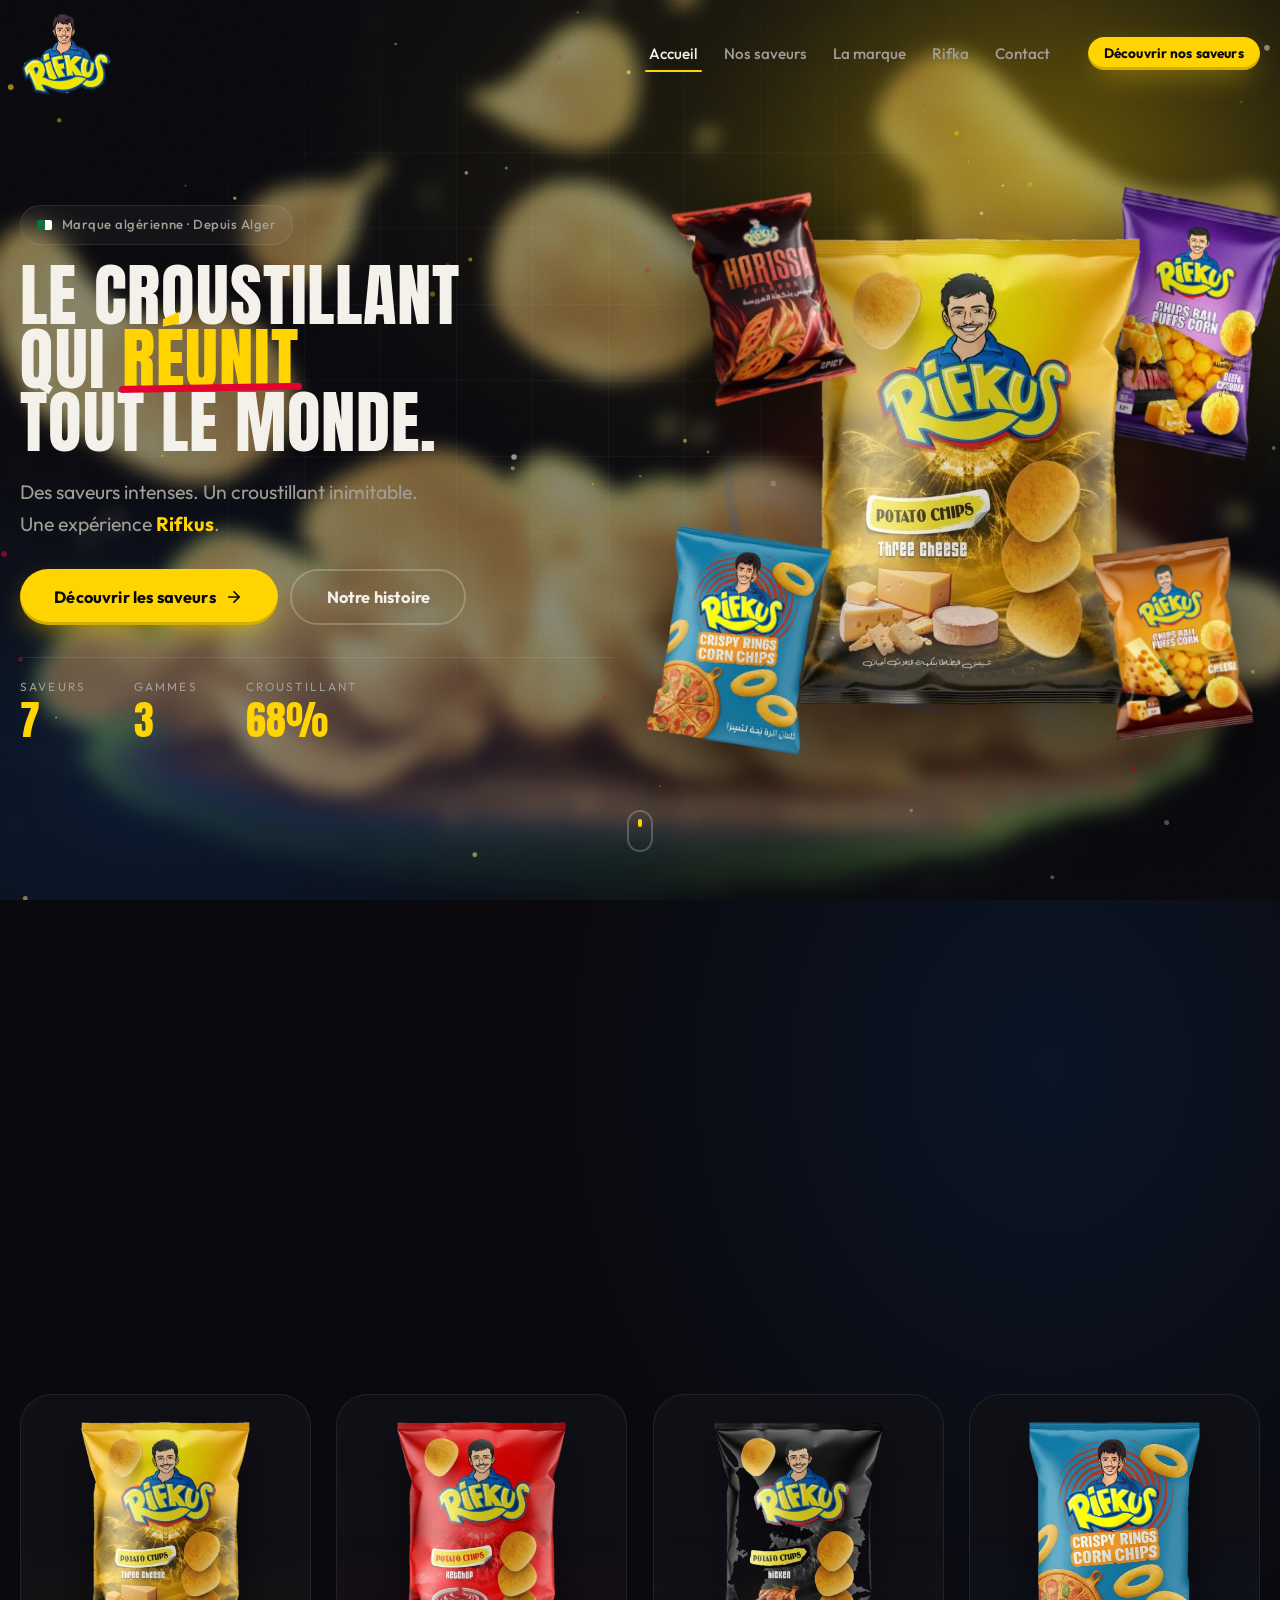
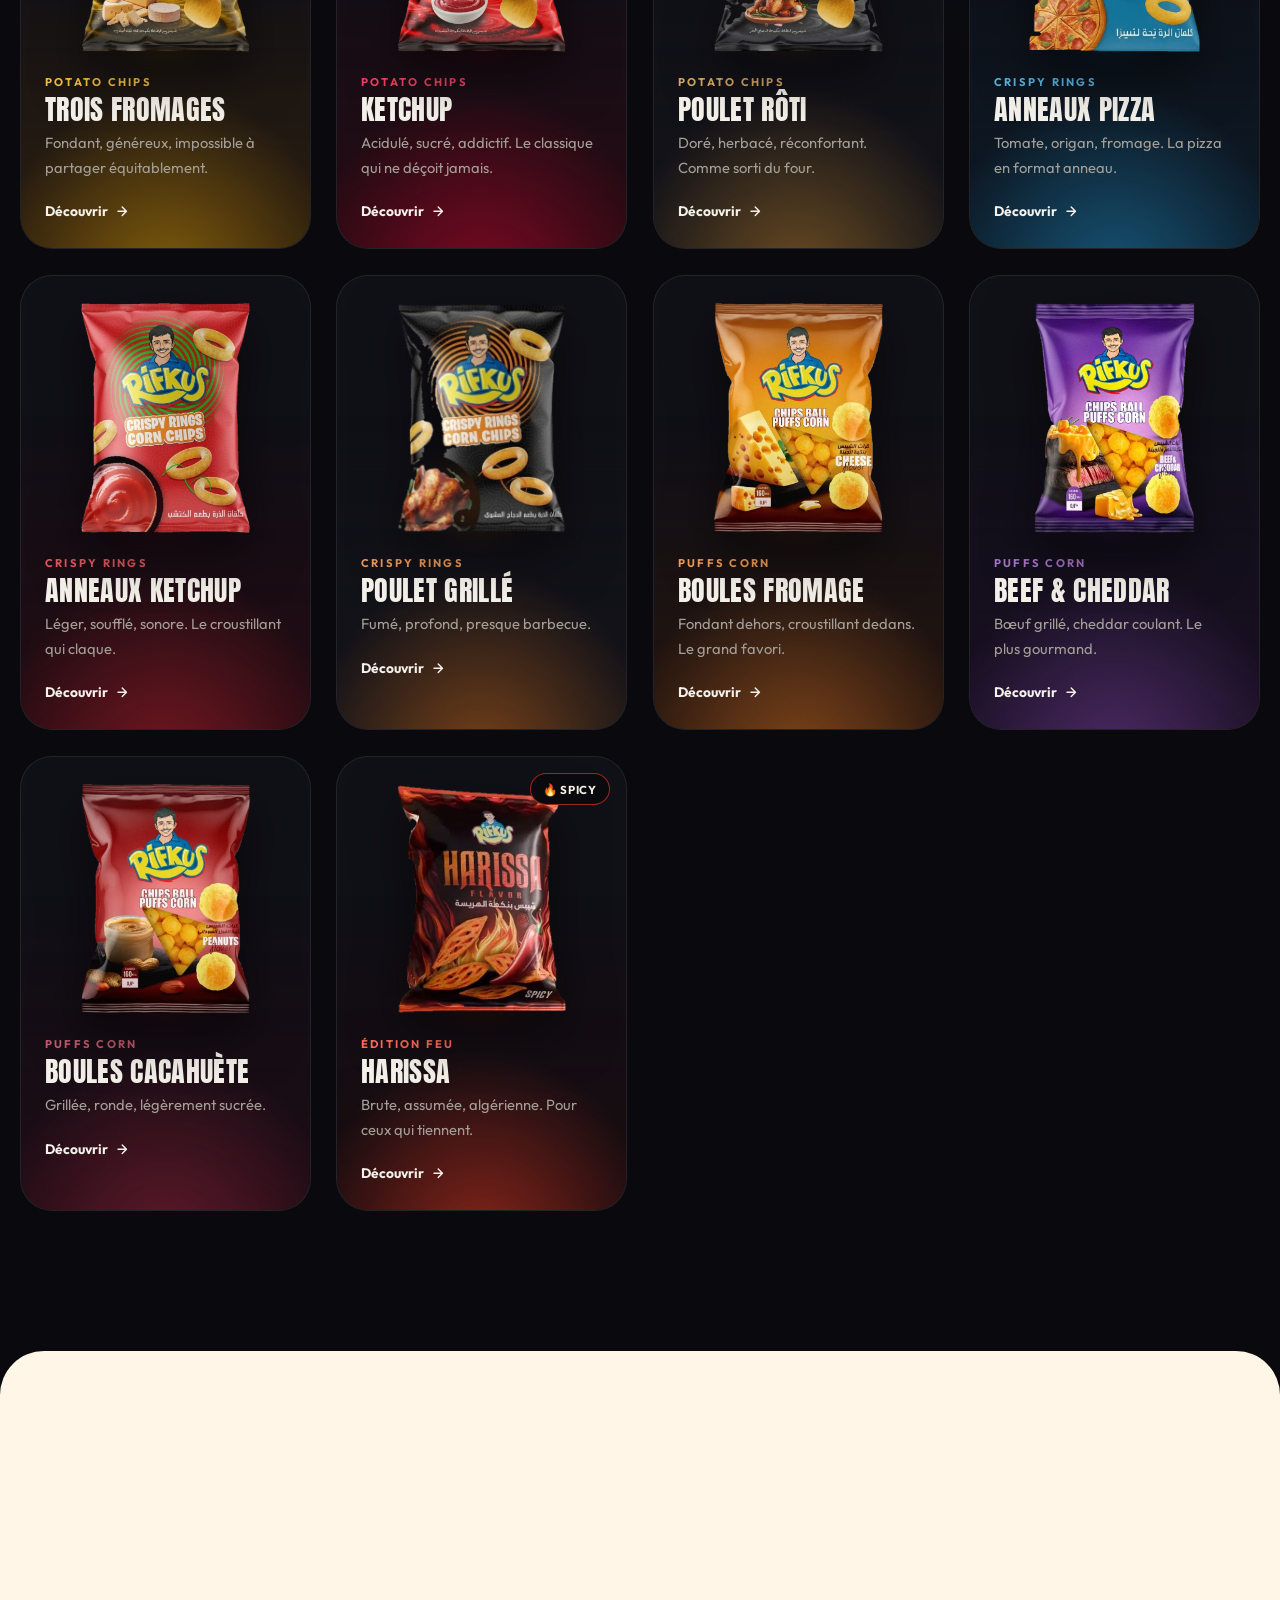
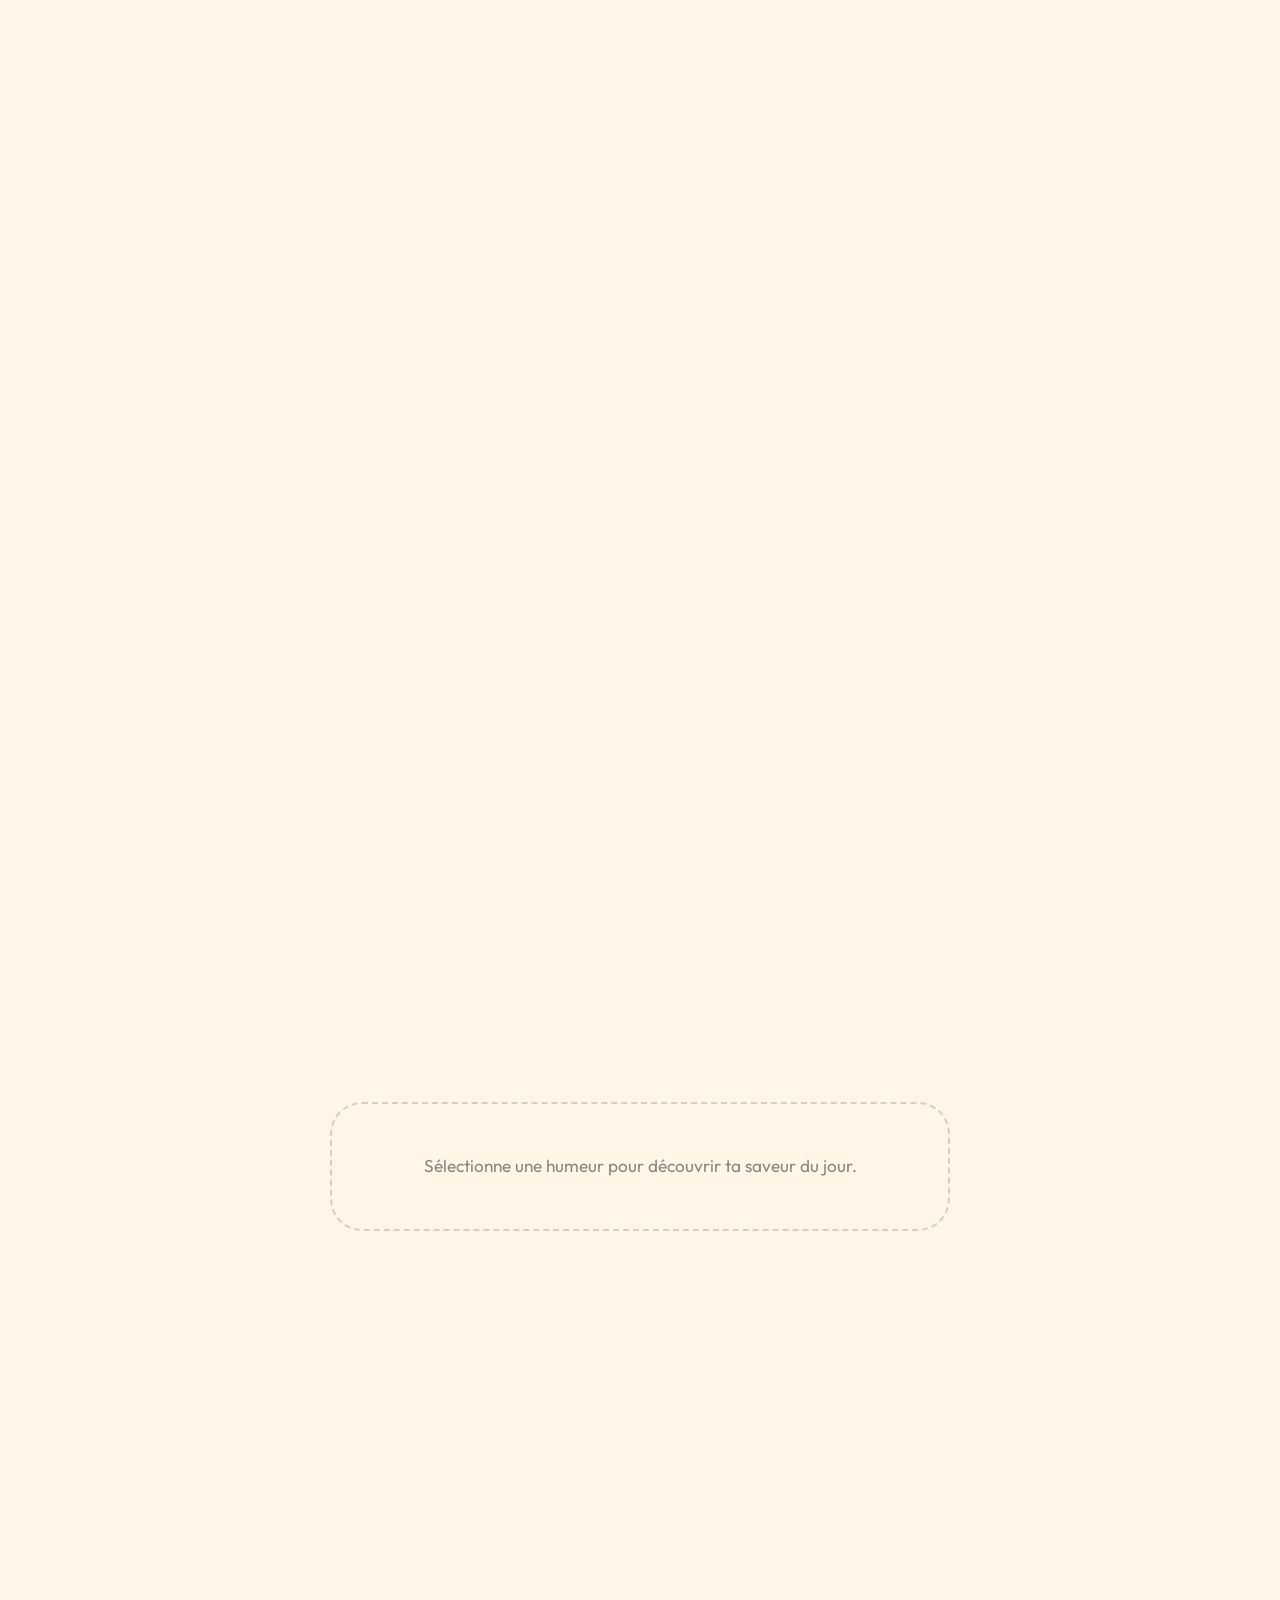
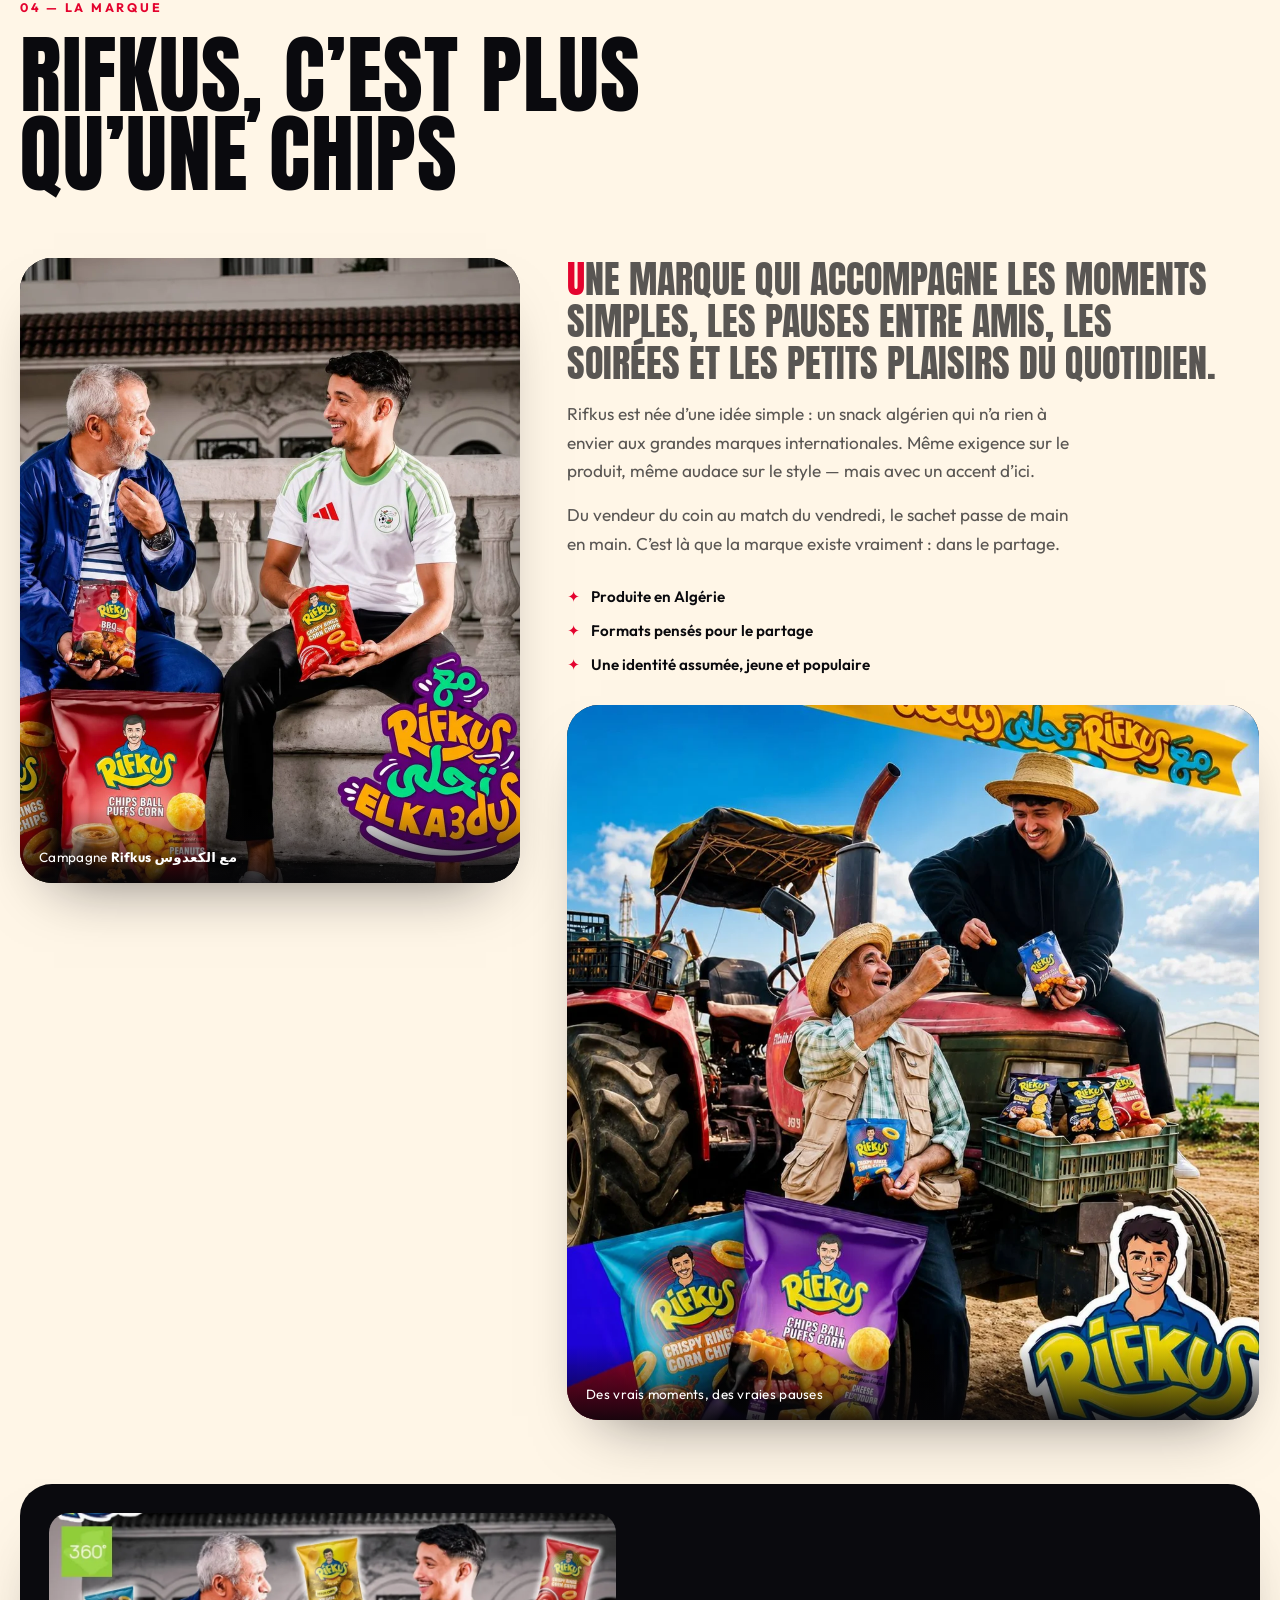
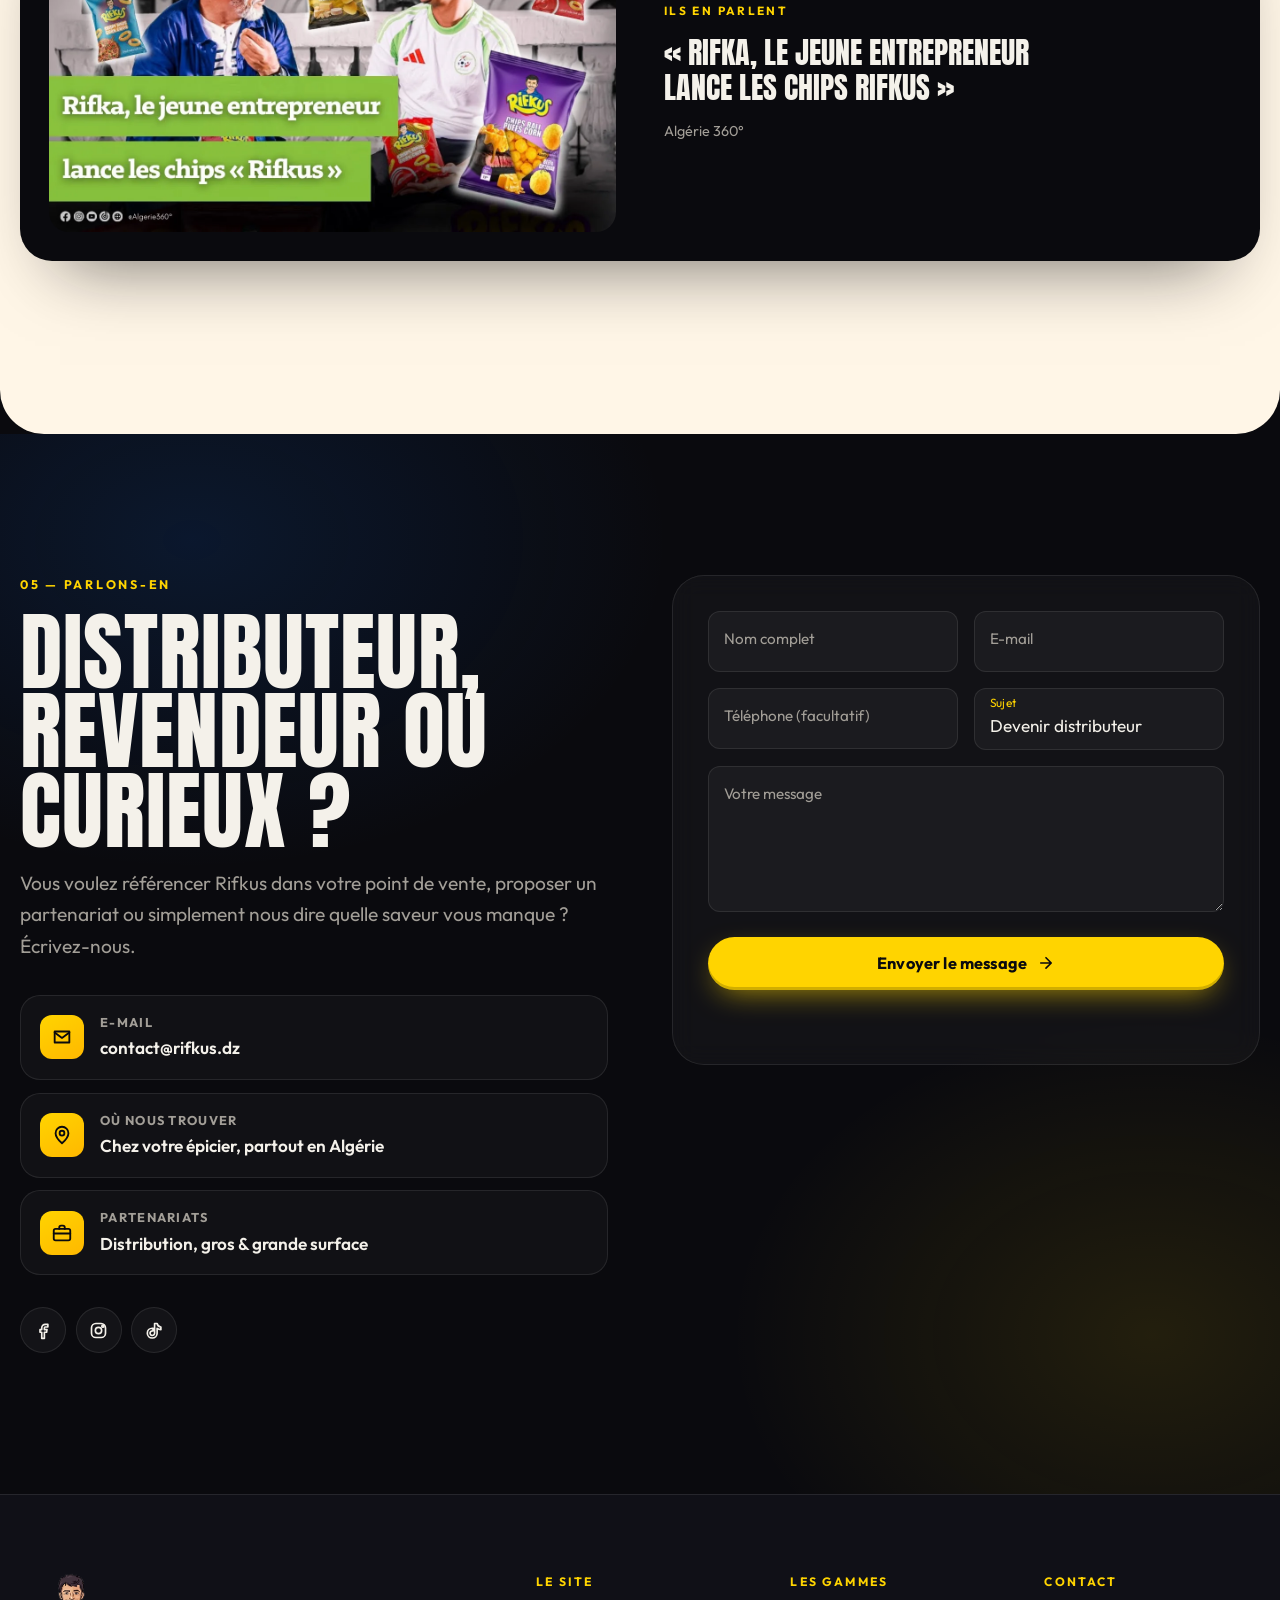
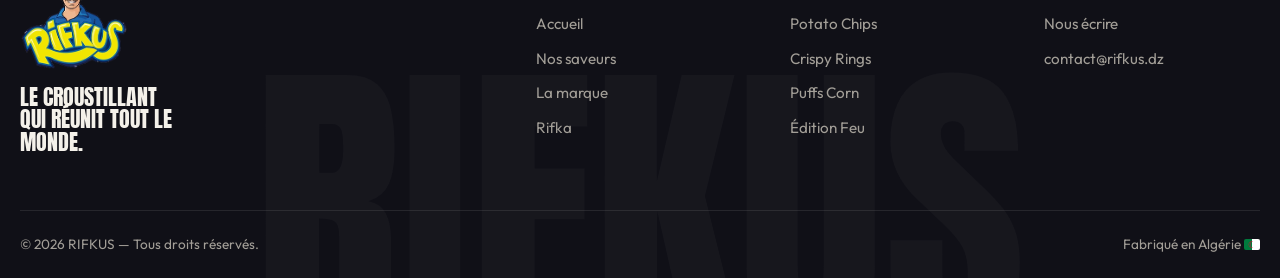
==== commit 6d015efa: "Ajoute une page dédiée au fondateur Rifka Nouvelle page rifka.html (+ rifka.css, rifka.js) racontant" ====
--- a/index.html
+++ b/index.html
@@ -68,6 +68,7 @@
       <a href="#accueil" class="nav__link is-active">Accueil</a>
       <a href="#saveurs" class="nav__link" data-spy="saveurs pourquoi">Nos saveurs</a>
       <a href="#marque" class="nav__link" data-spy="mood marque">La marque</a>
+      <a href="rifka.html" class="nav__link">Rifka</a>
       <a href="#contact" class="nav__link">Contact</a>
       <a href="#saveurs" class="btn btn--primary btn--sm nav__cta">Découvrir nos saveurs</a>
     </nav>
@@ -620,6 +621,7 @@
         <a href="#accueil">Accueil</a>
         <a href="#saveurs">Nos saveurs</a>
         <a href="#marque">La marque</a>
+        <a href="rifka.html">Rifka</a>
       </div>
       <div>
         <h4>Les gammes</h4>
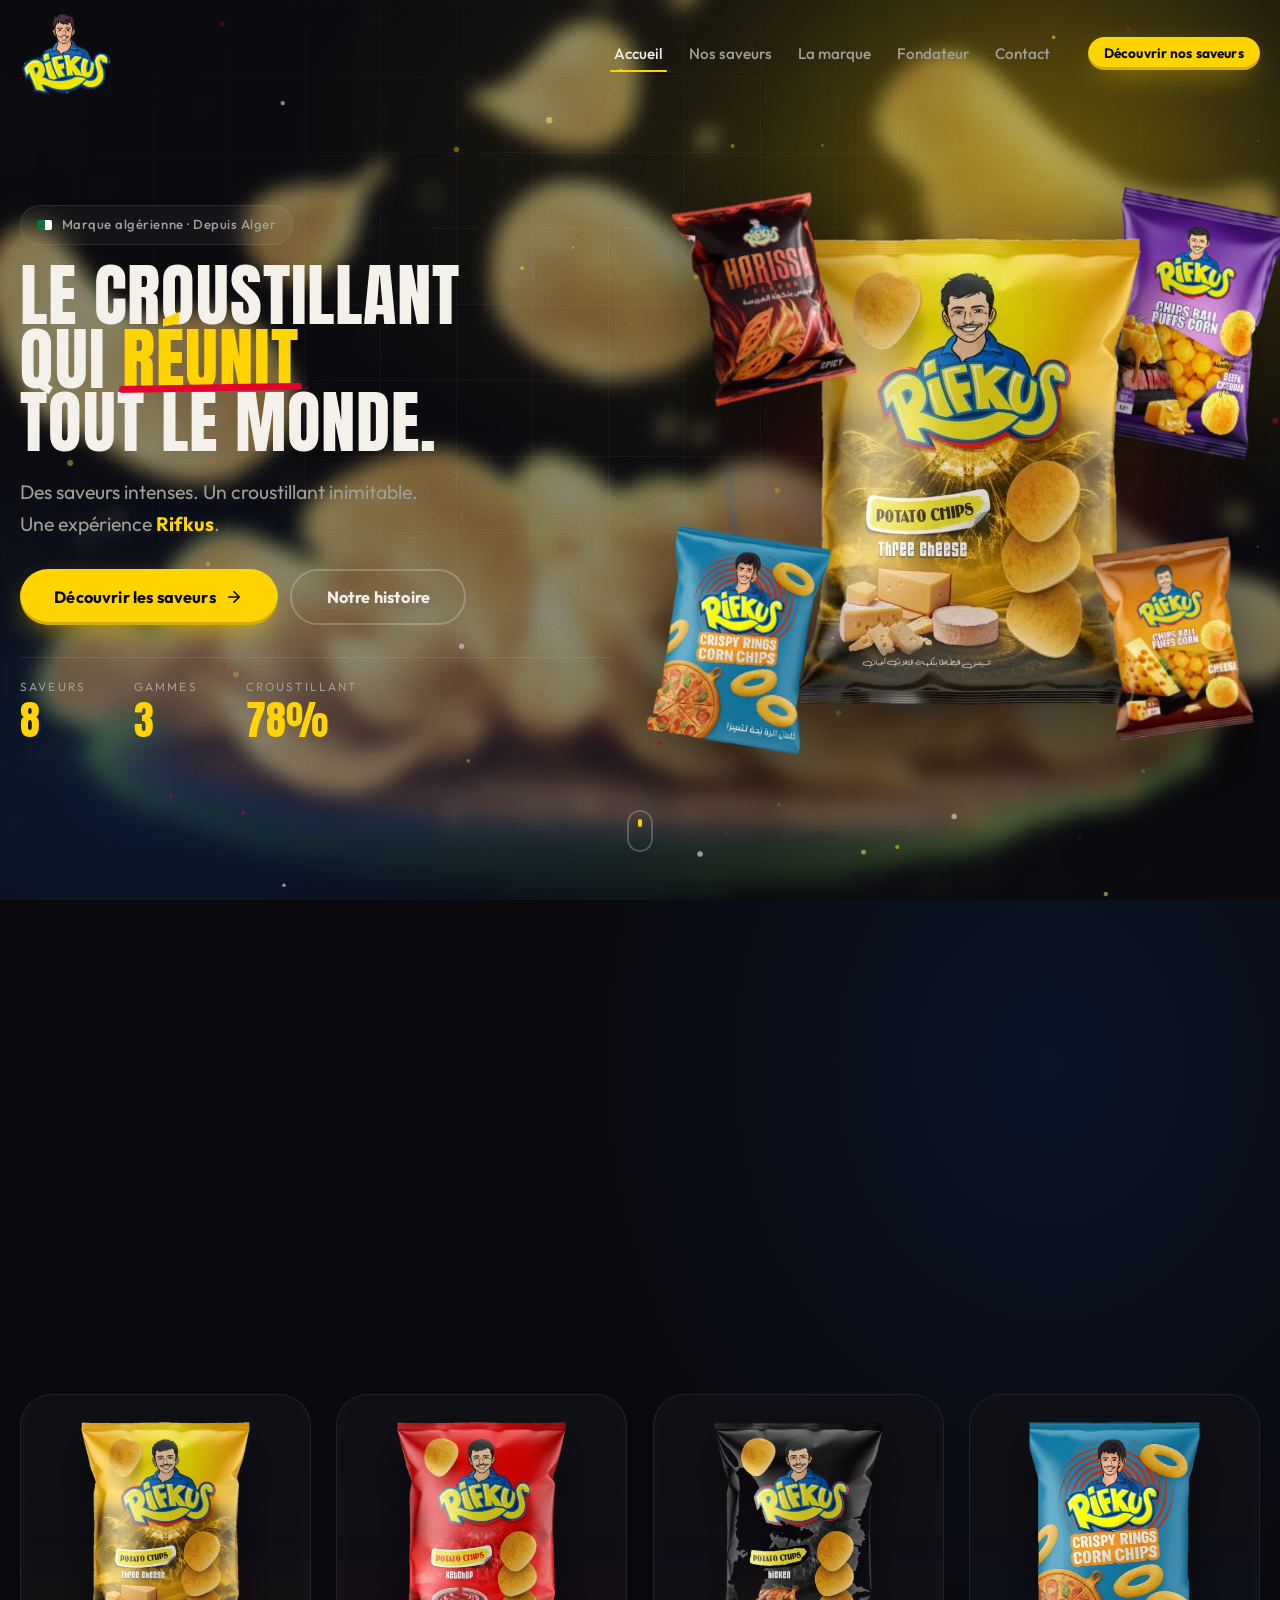
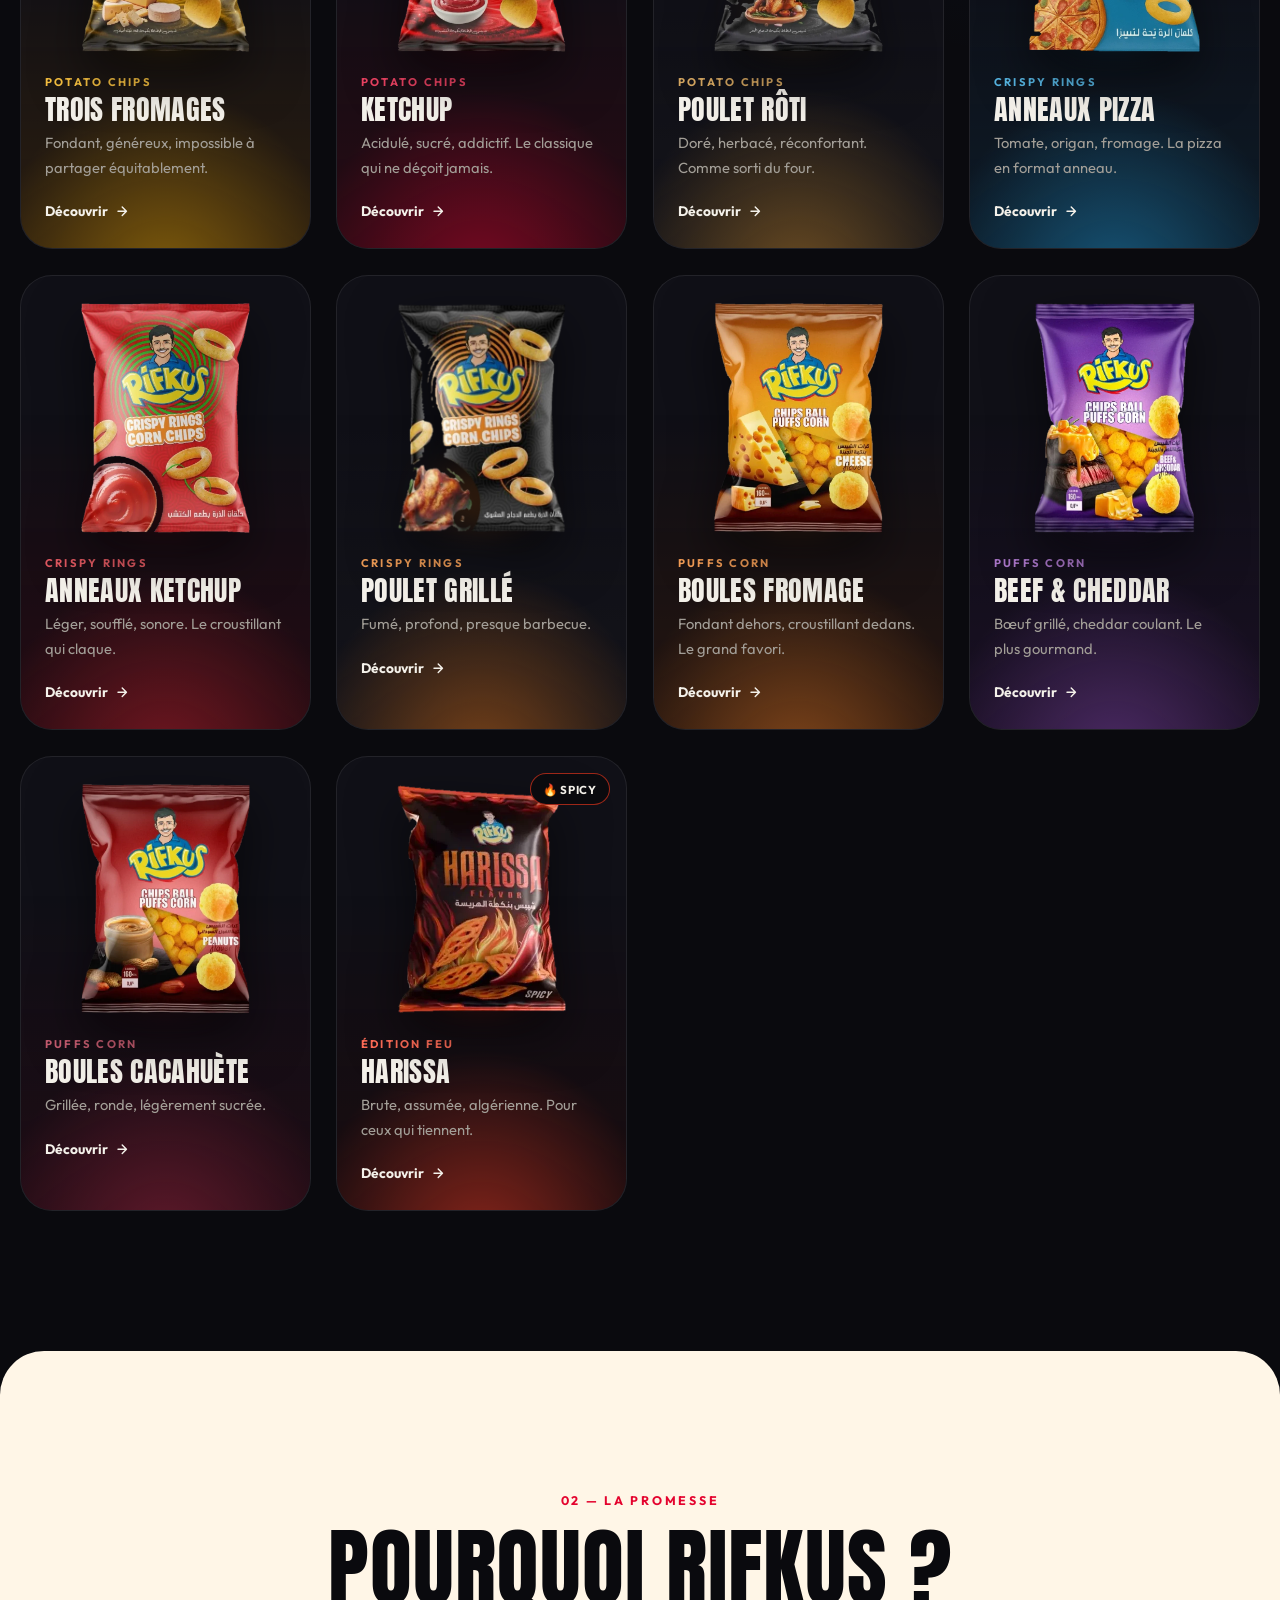
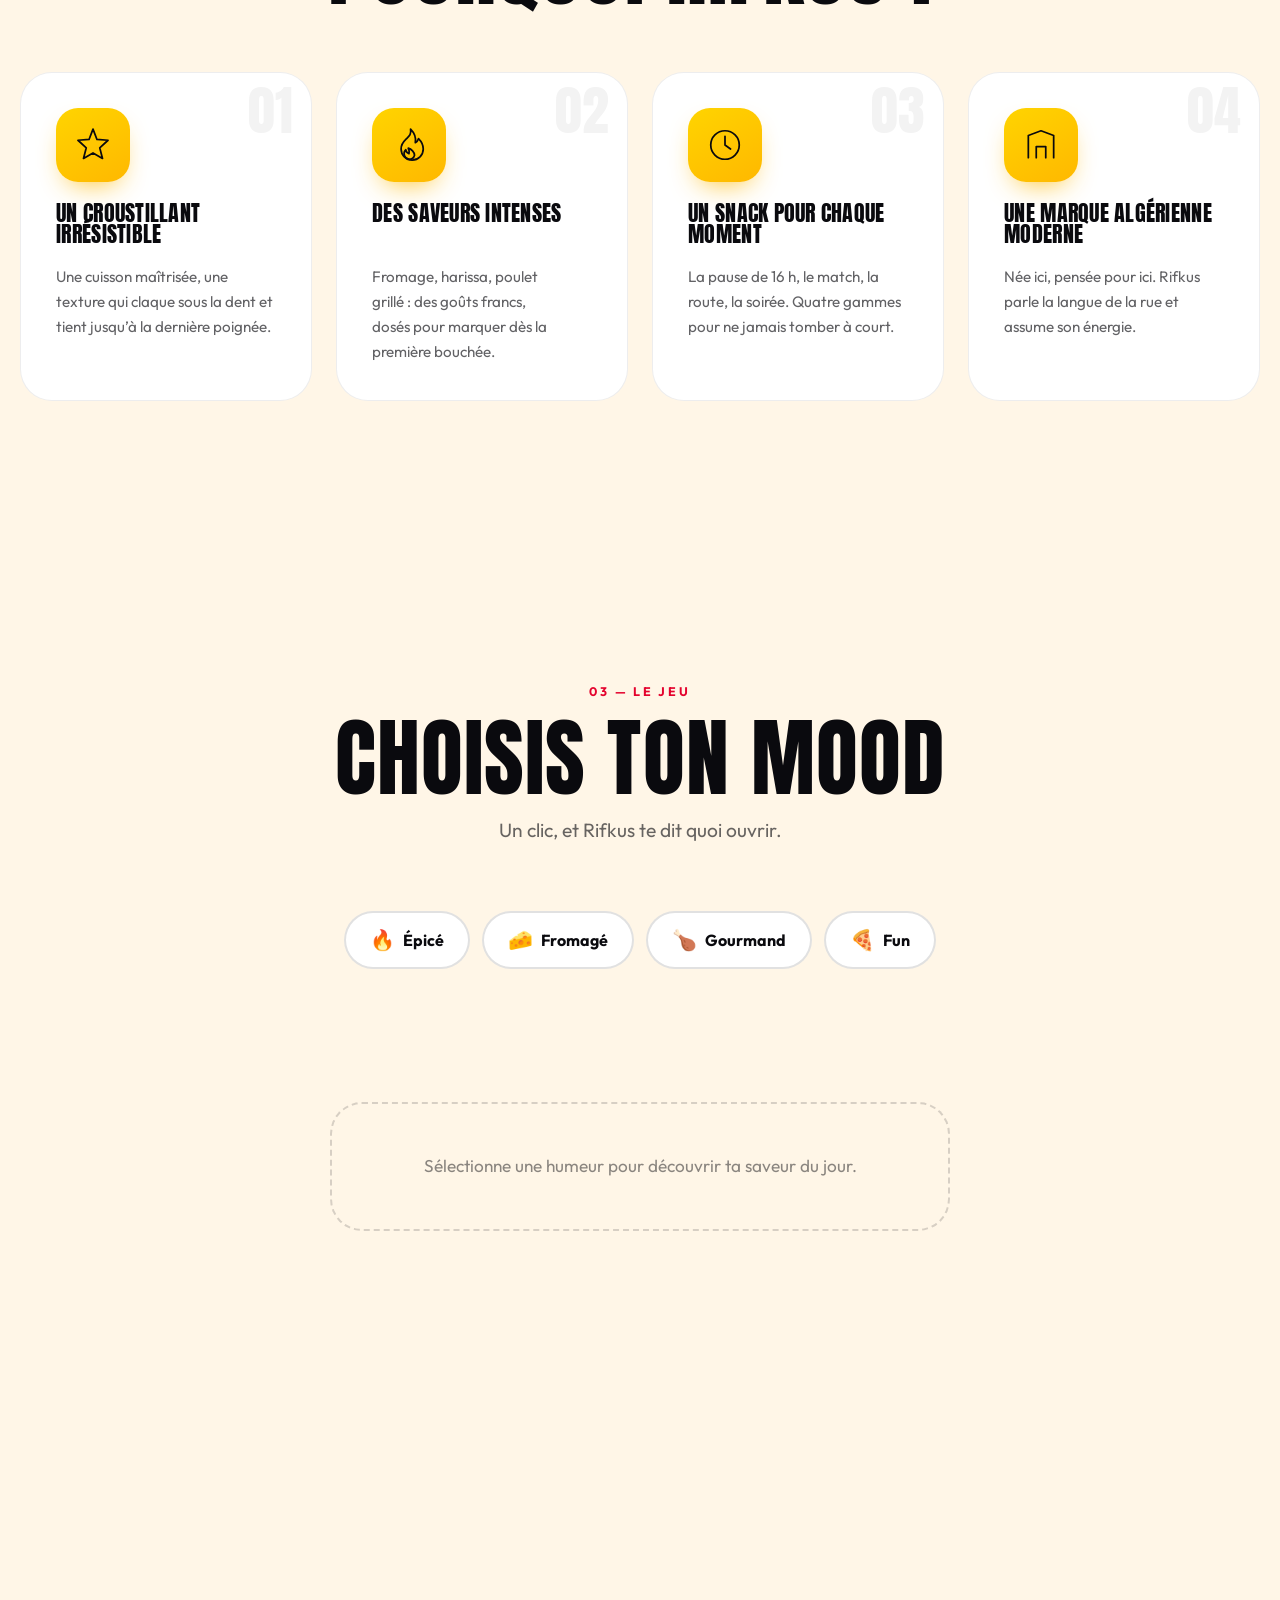
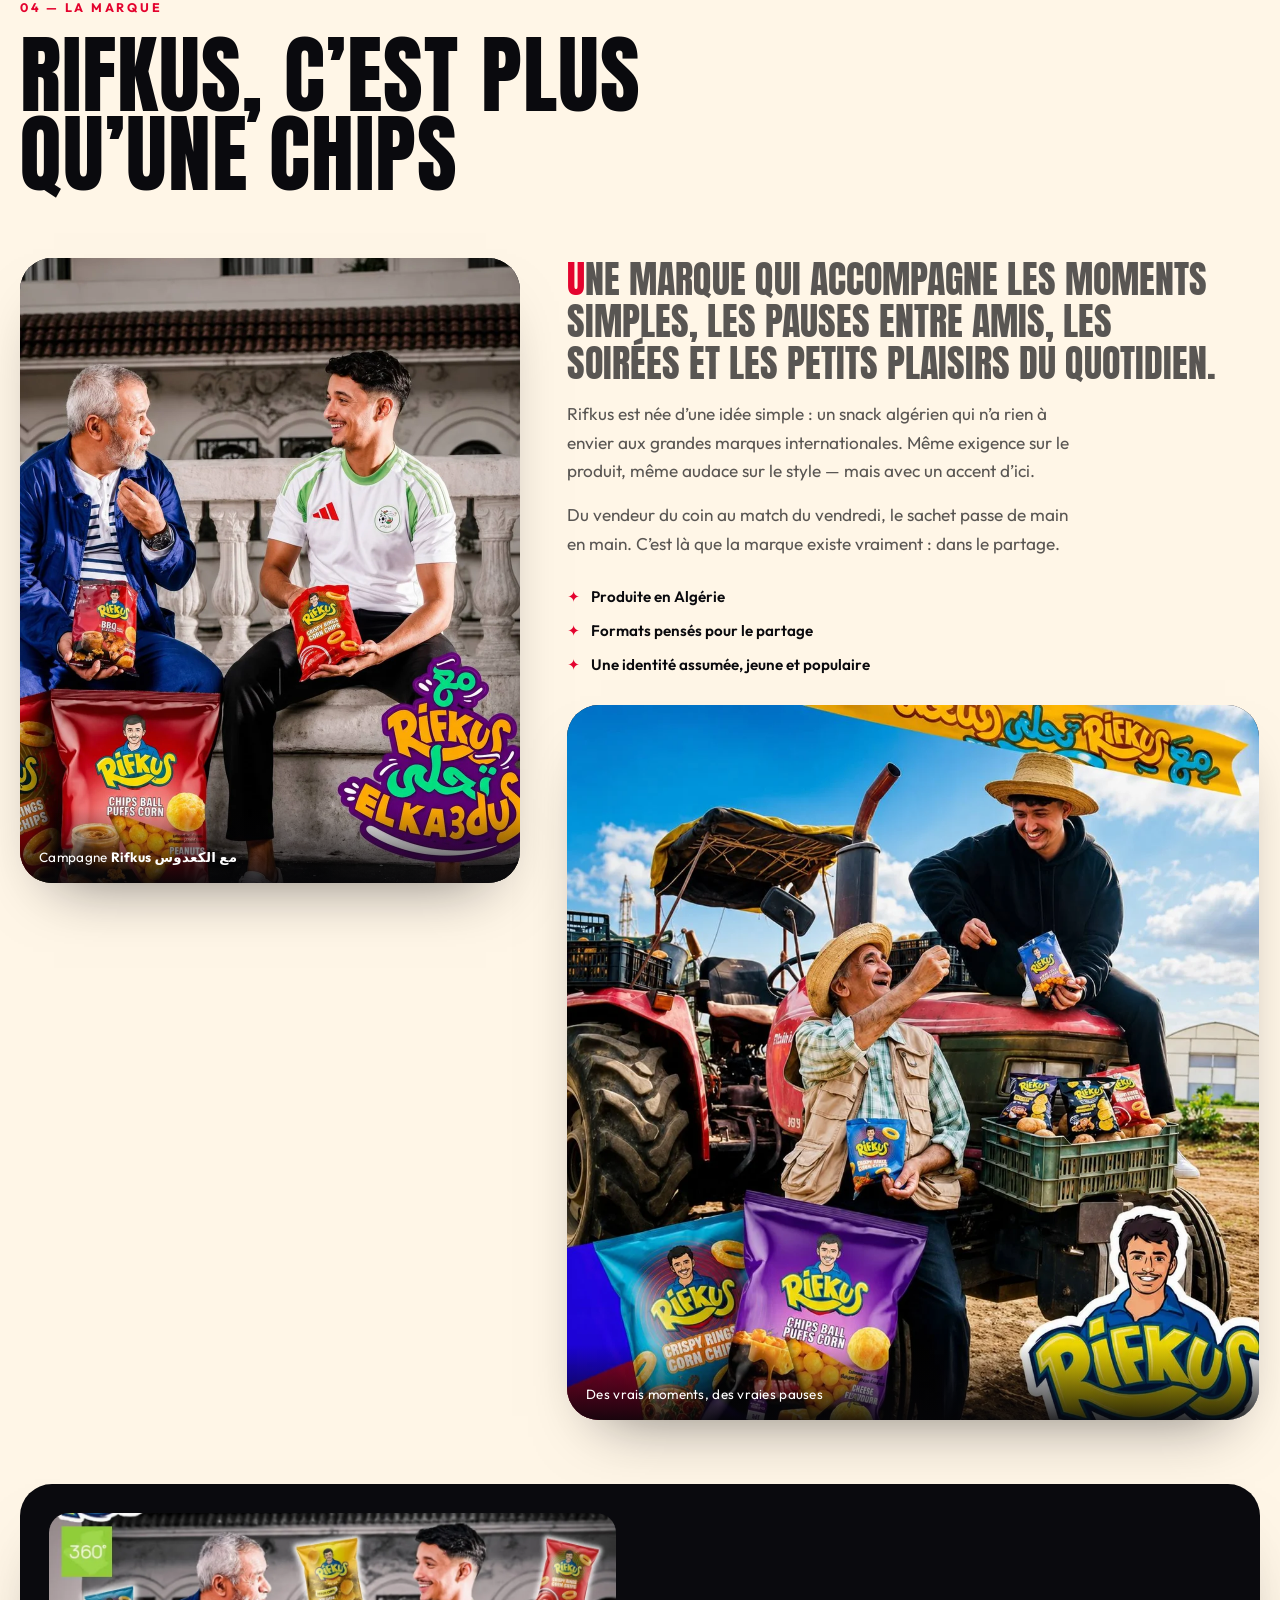
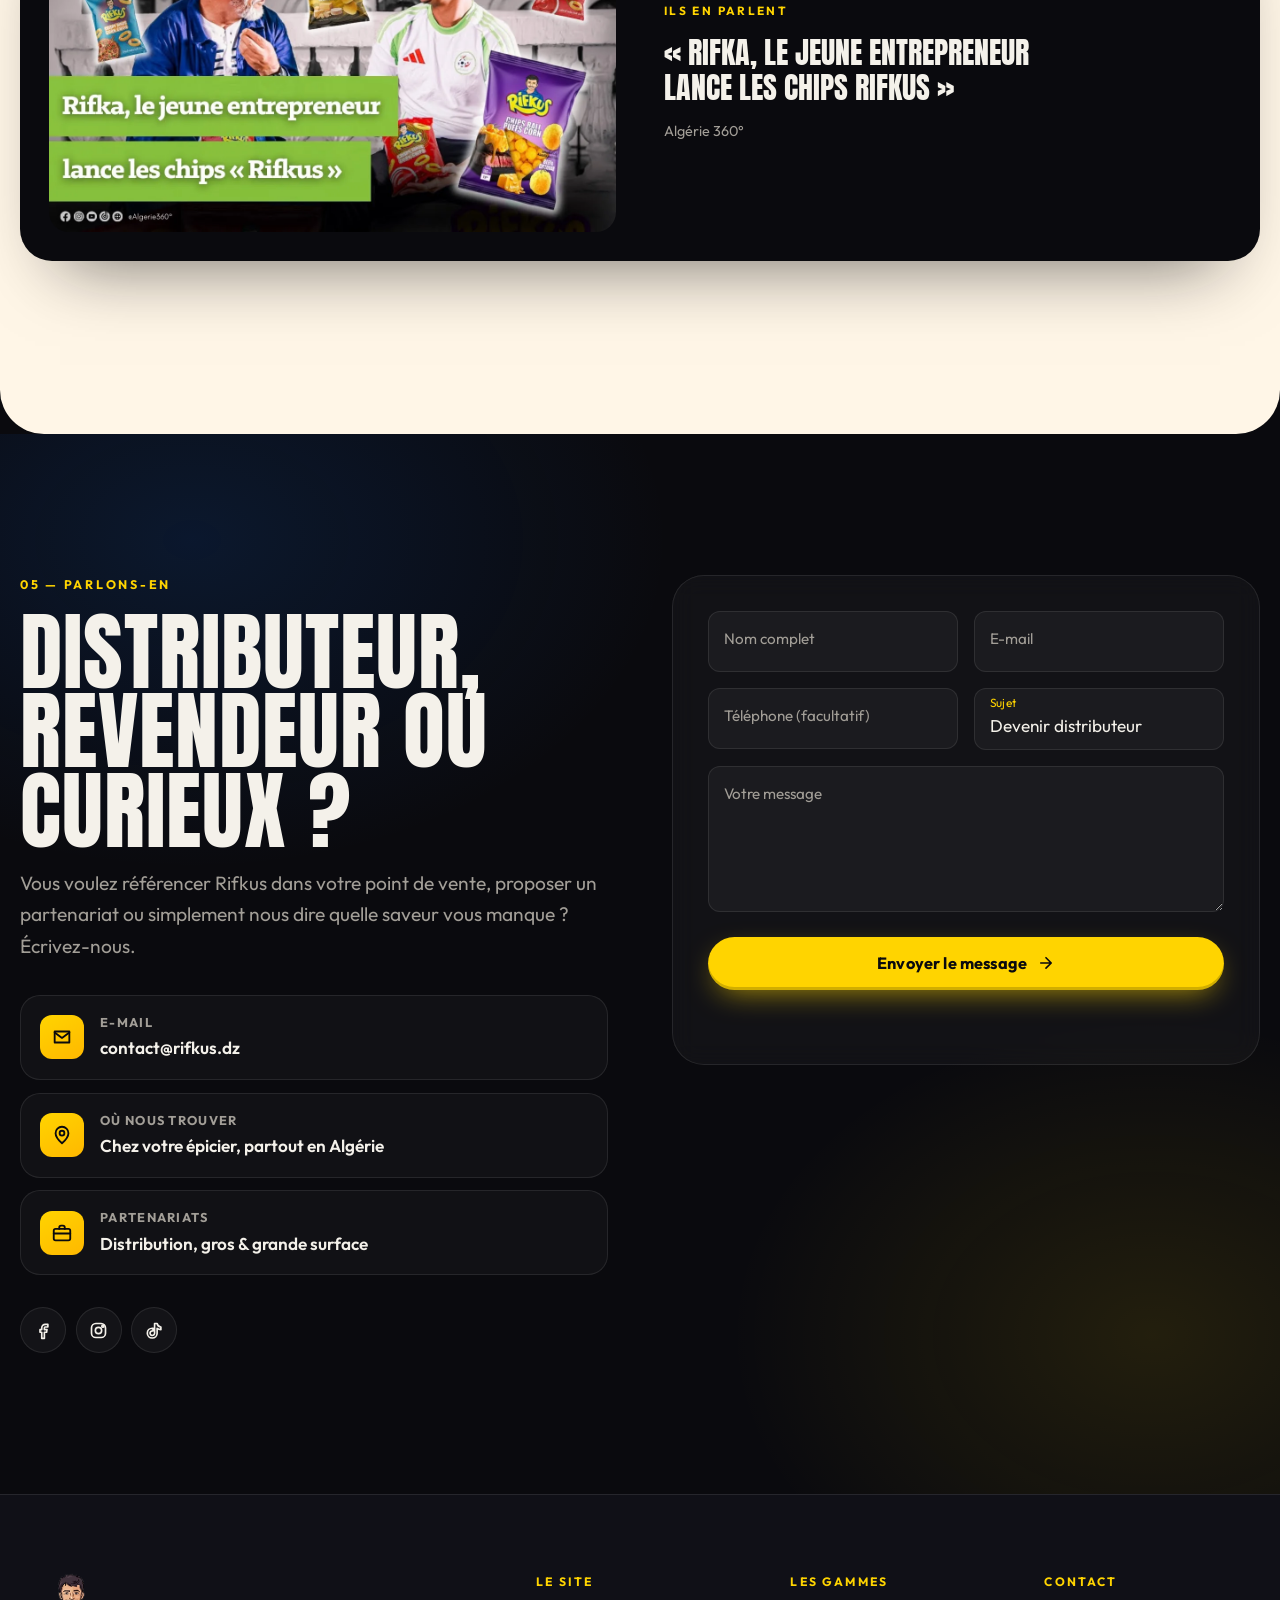
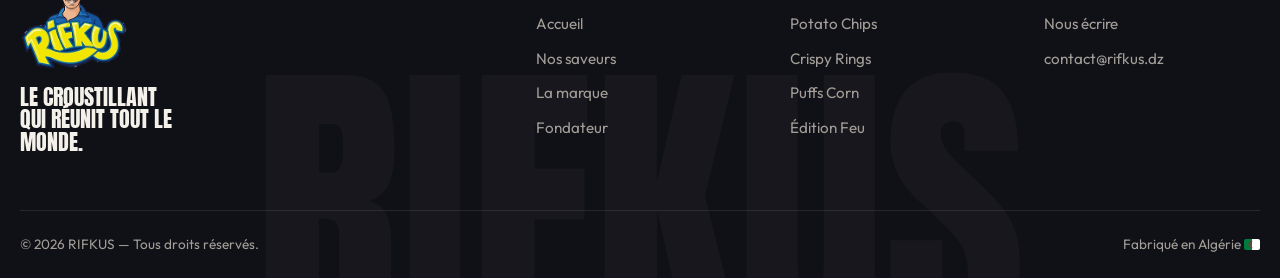
==== commit 8bc50386: "Renomme le lien de menu « Rifka » en « Fondateur » Libellé du menu et du pied de page (accueil + pag" ====
--- a/index.html
+++ b/index.html
@@ -68,7 +68,7 @@
       <a href="#accueil" class="nav__link is-active">Accueil</a>
       <a href="#saveurs" class="nav__link" data-spy="saveurs pourquoi">Nos saveurs</a>
       <a href="#marque" class="nav__link" data-spy="mood marque">La marque</a>
-      <a href="rifka.html" class="nav__link">Rifka</a>
+      <a href="rifka.html" class="nav__link">Fondateur</a>
       <a href="#contact" class="nav__link">Contact</a>
       <a href="#saveurs" class="btn btn--primary btn--sm nav__cta">Découvrir nos saveurs</a>
     </nav>
@@ -621,7 +621,7 @@
         <a href="#accueil">Accueil</a>
         <a href="#saveurs">Nos saveurs</a>
         <a href="#marque">La marque</a>
-        <a href="rifka.html">Rifka</a>
+        <a href="rifka.html">Fondateur</a>
       </div>
       <div>
         <h4>Les gammes</h4>
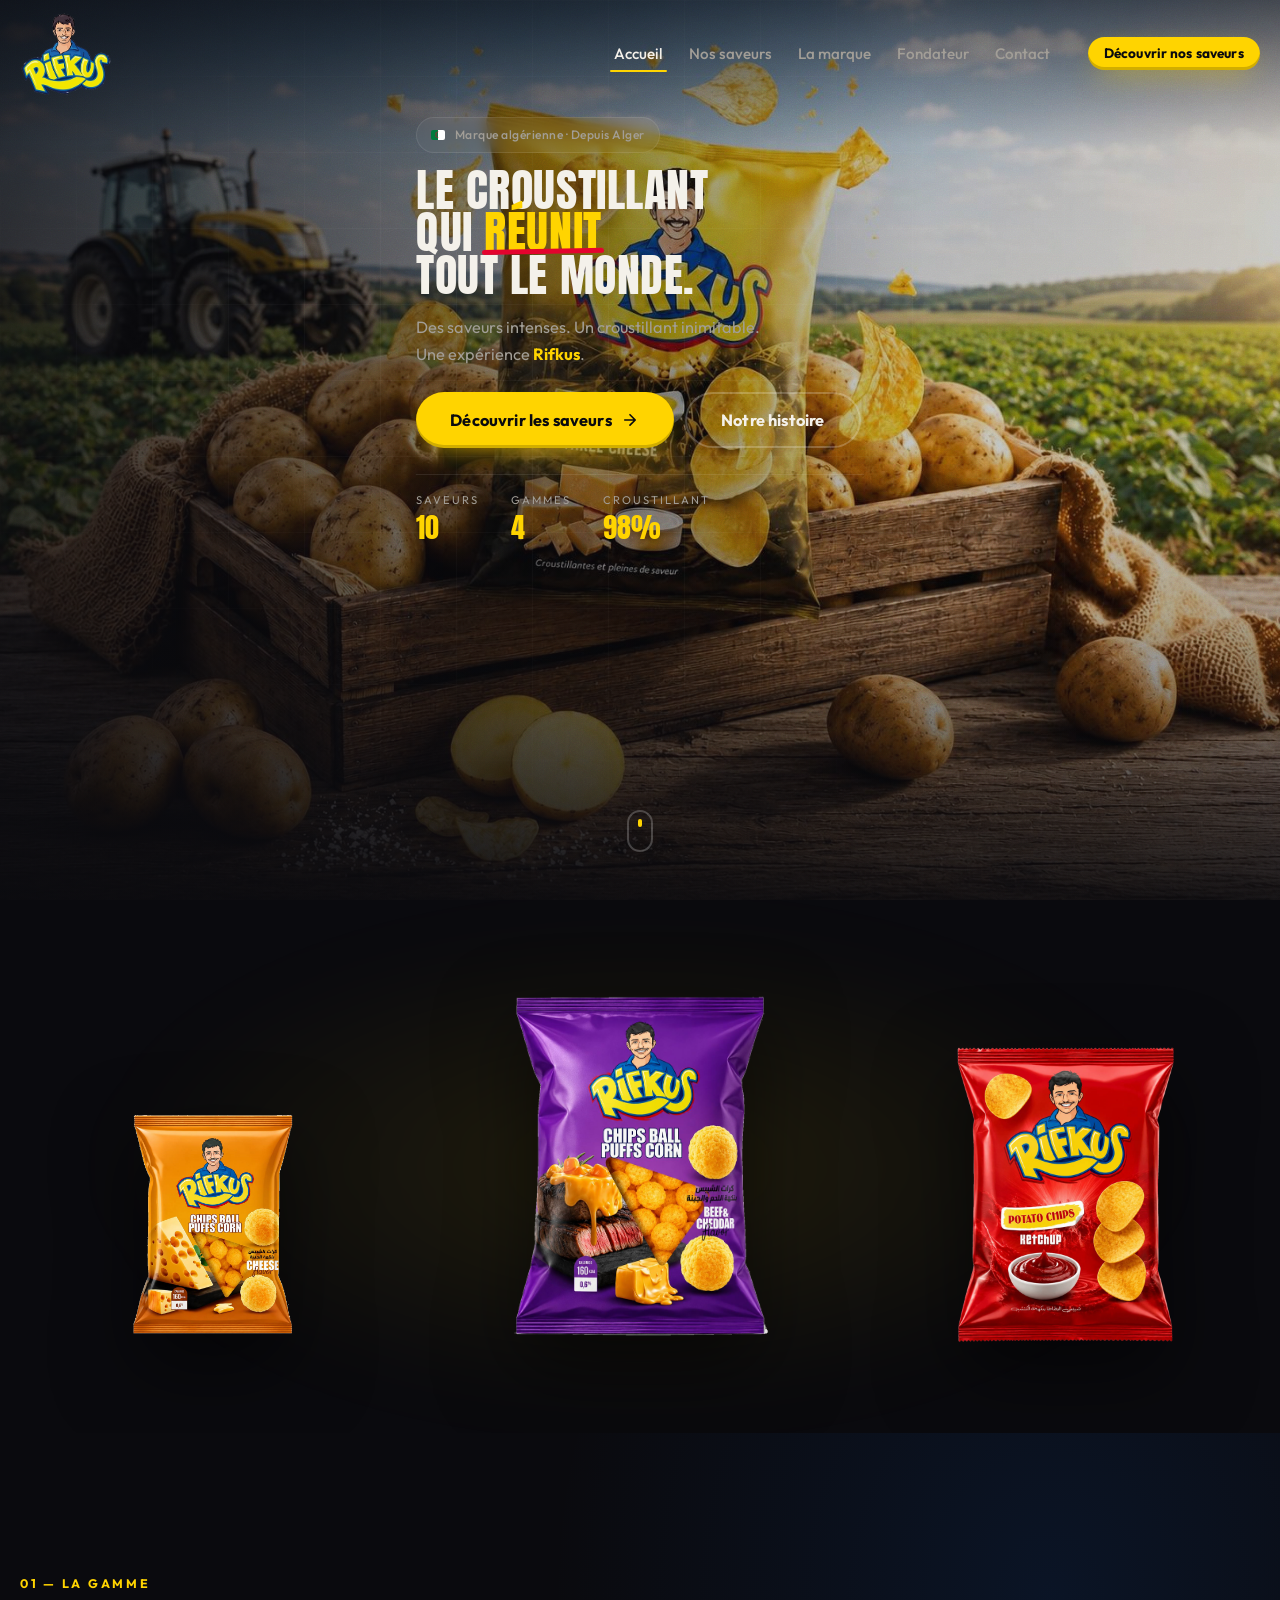
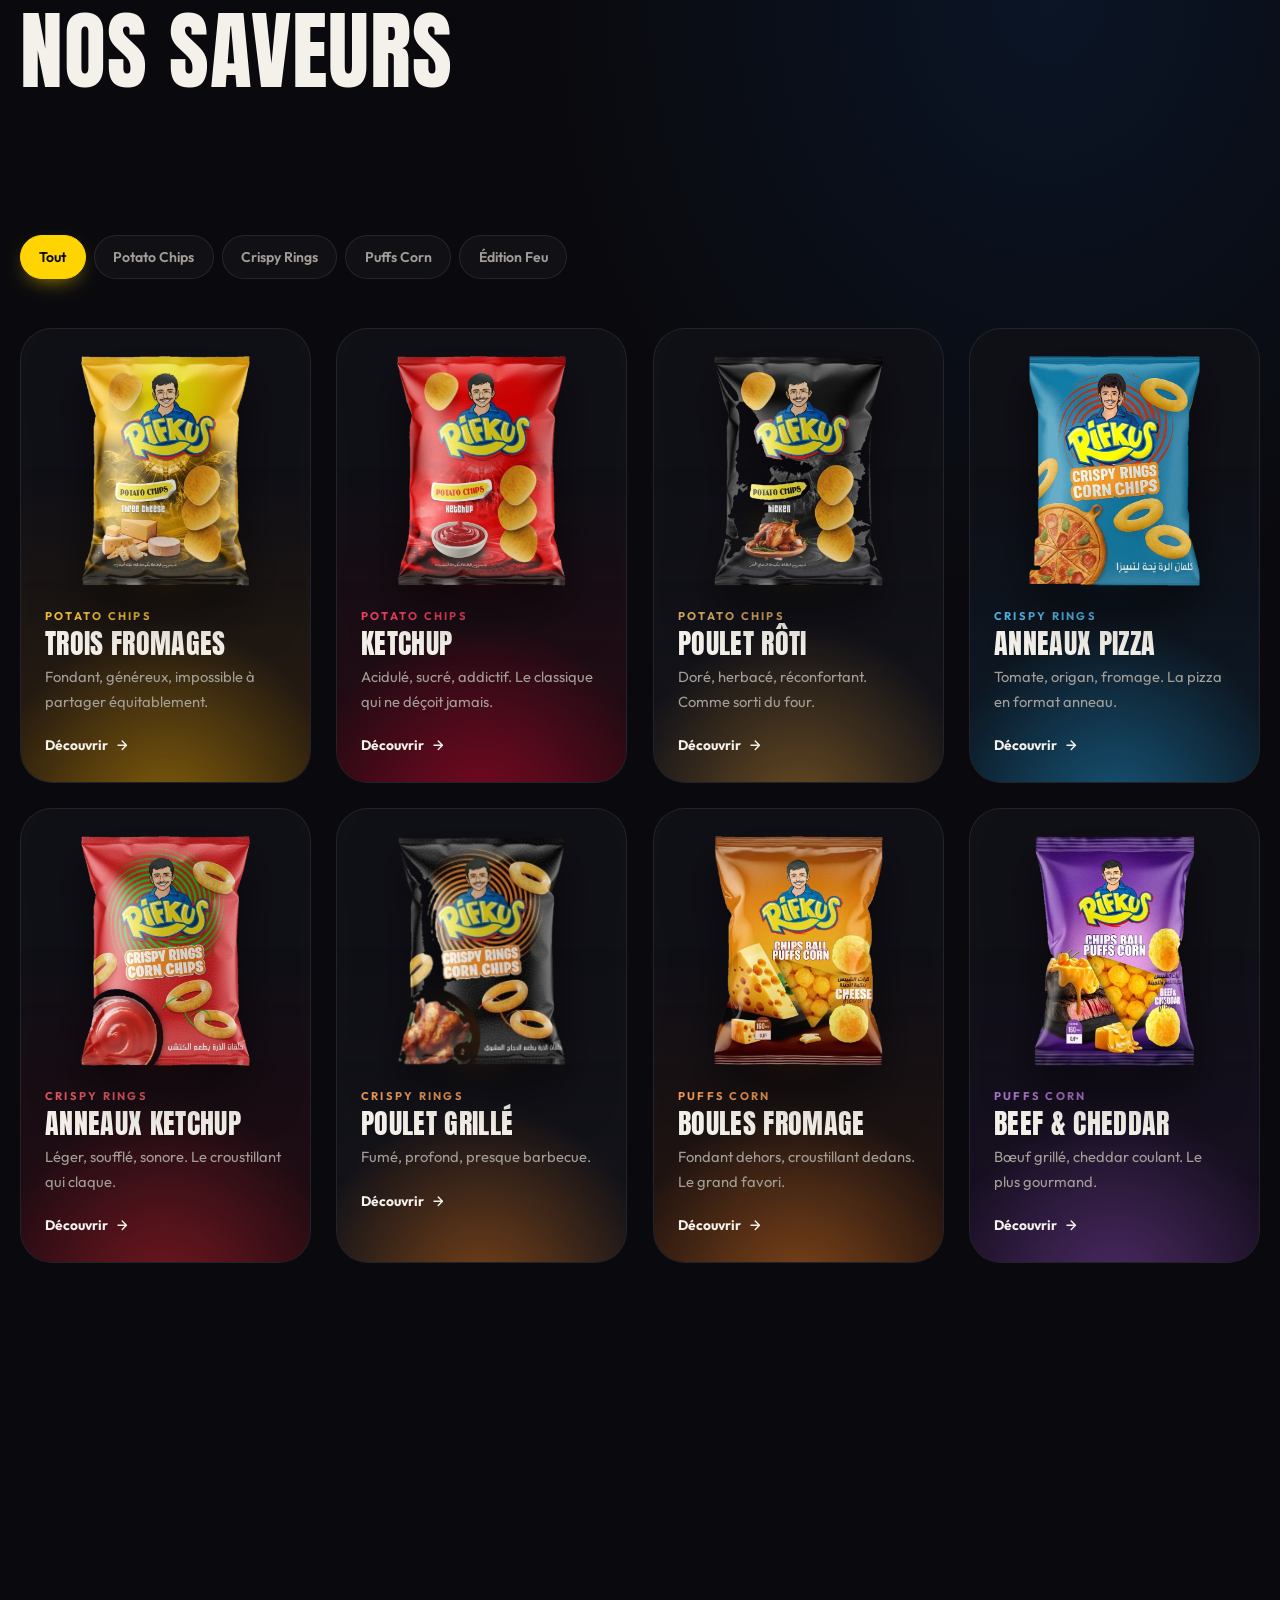
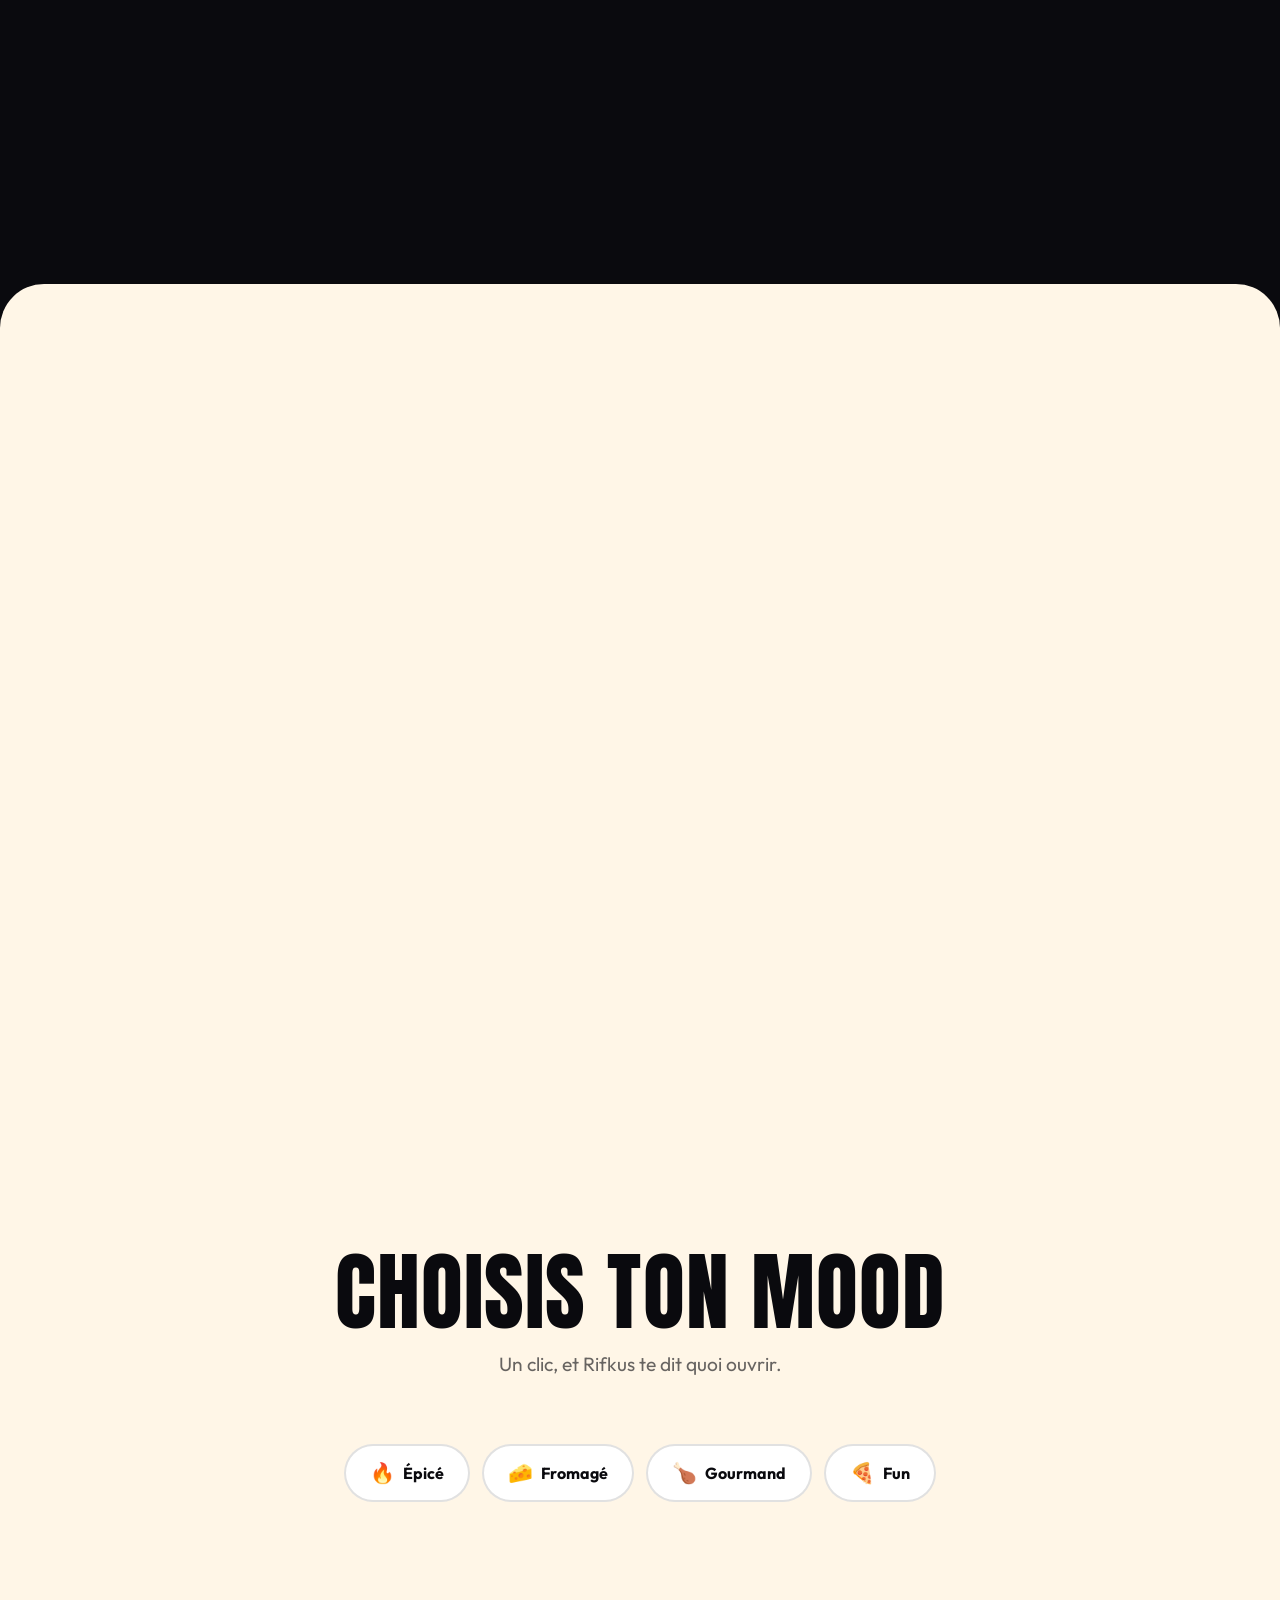
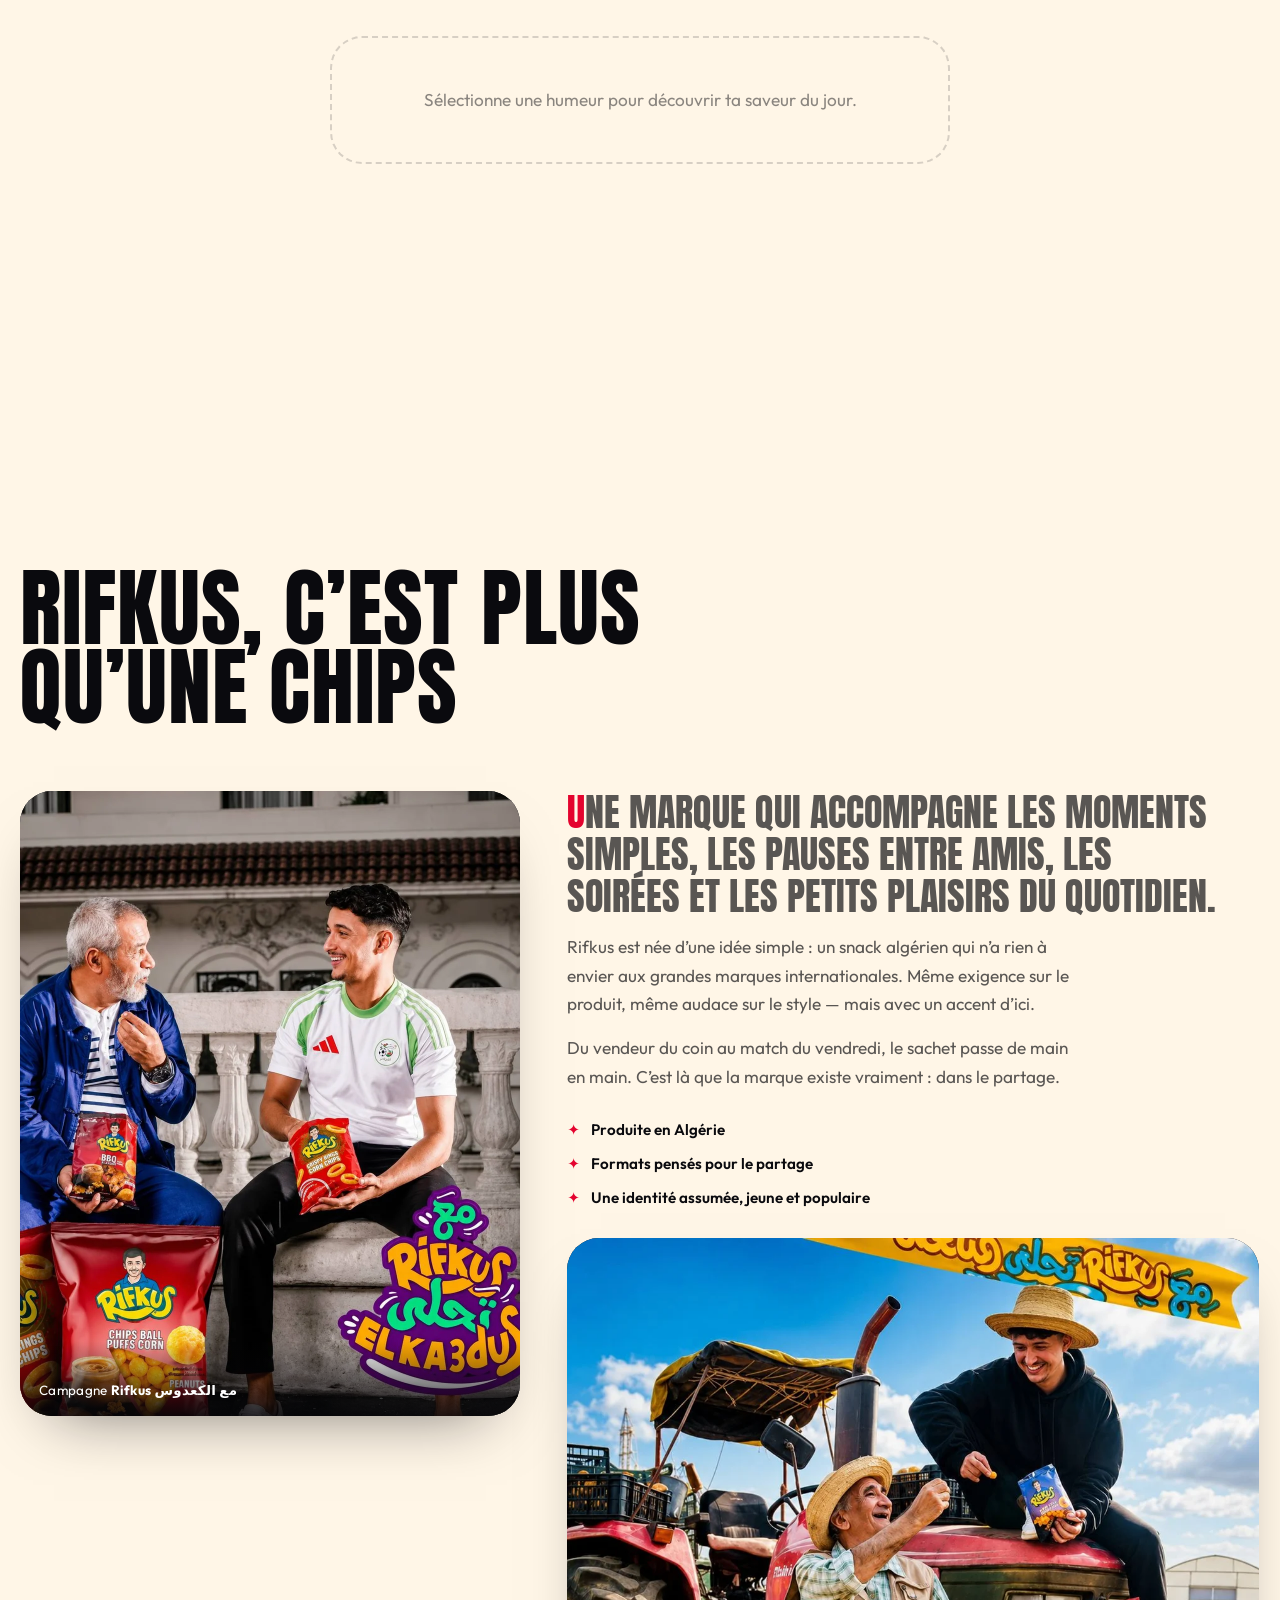
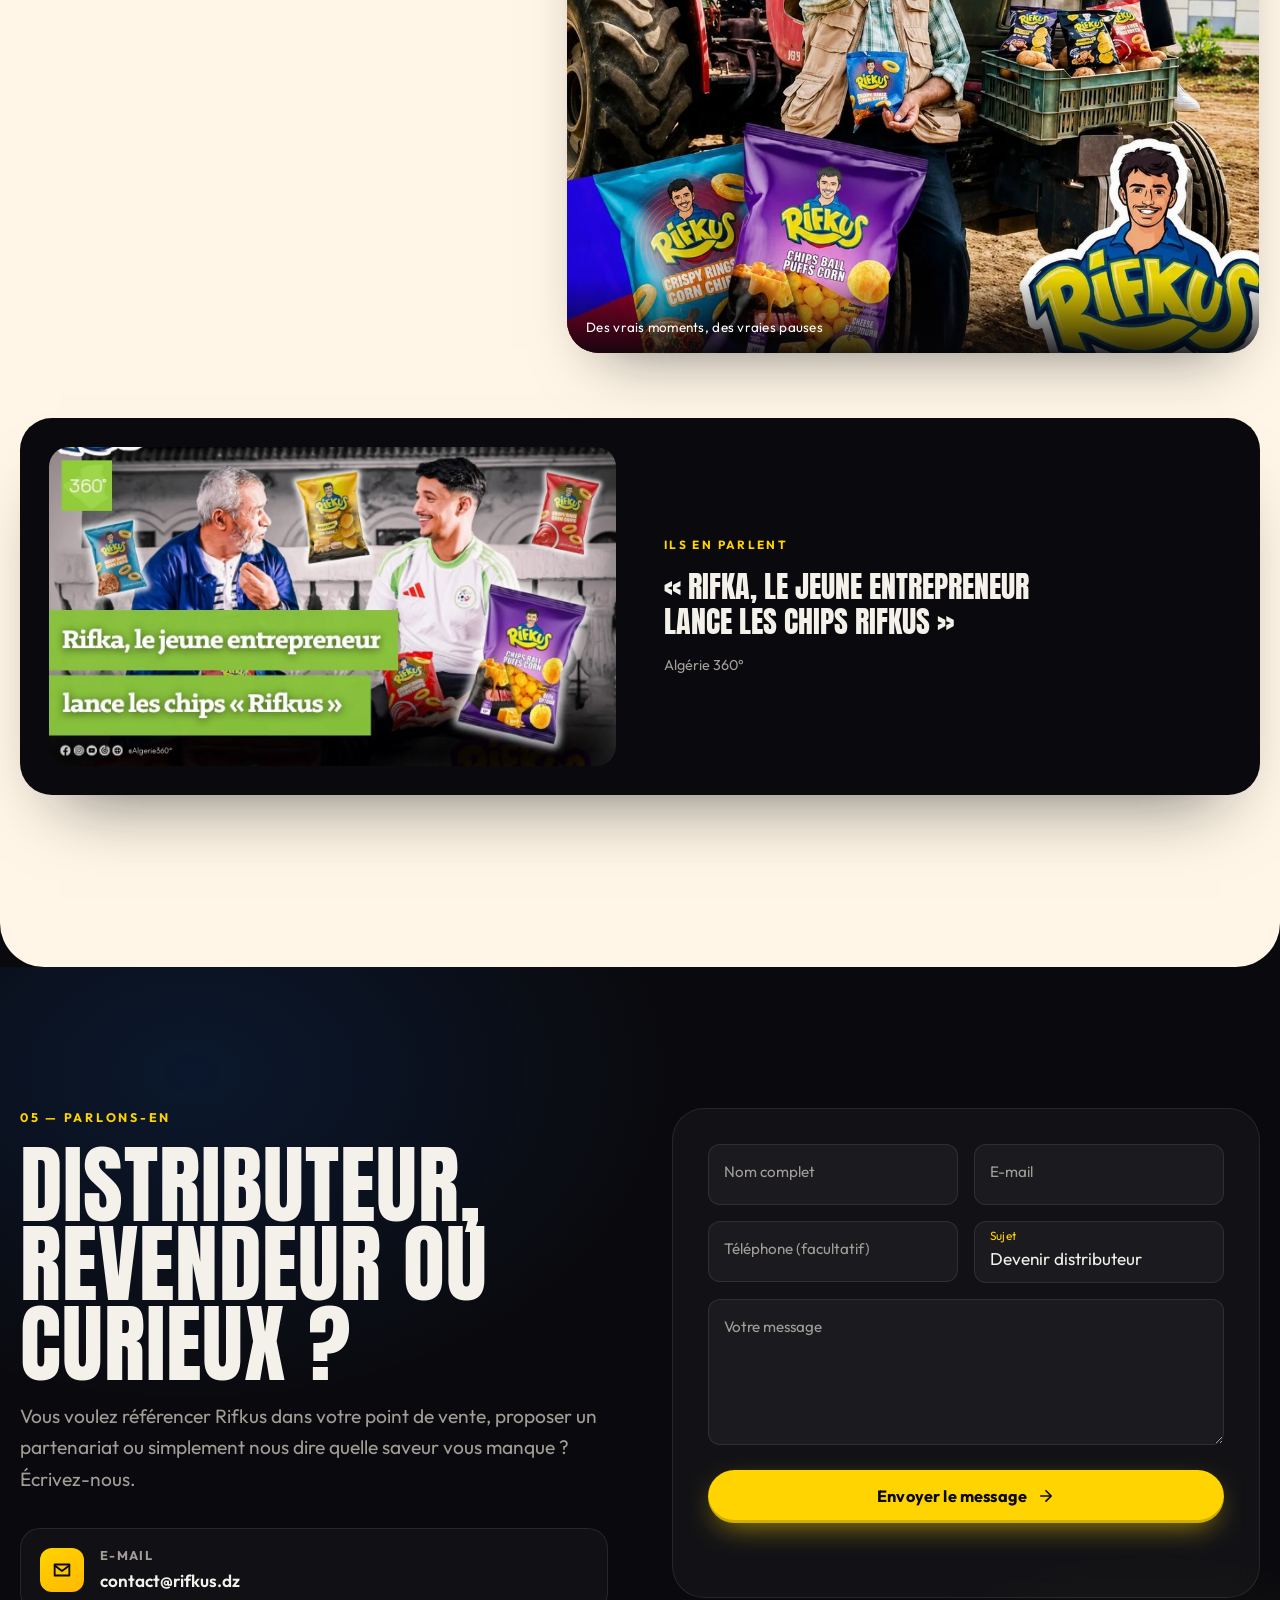
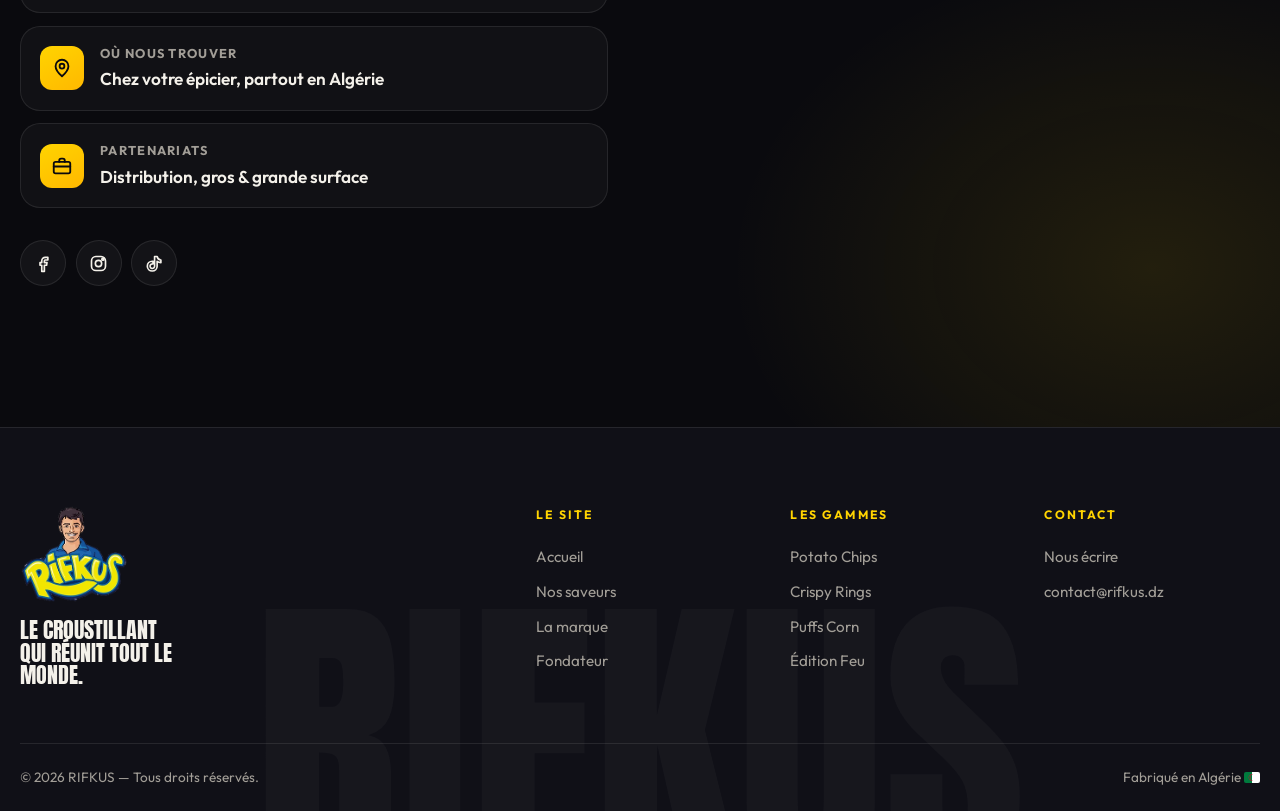
==== commit 575d8787: "Hero plein écran avec la photo du champ, texte aligné à gauche, et bandeau des 3 sachets animés - Re" ====
--- a/index.html
+++ b/index.html
@@ -21,7 +21,7 @@
 
 <link rel="preconnect" href="https://fonts.googleapis.com">
 <link rel="preconnect" href="https://fonts.gstatic.com" crossorigin>
-<link rel="preload" as="image" href="assets/img/packs/chips-trois-fromages.webp" fetchpriority="high">
+<link rel="preload" as="image" href="assets/img/kv/hero-bg.jpg" fetchpriority="high">
 <link href="https://fonts.googleapis.com/css2?family=Anton&family=Outfit:wght@300;400;500;600;700;800&display=swap" rel="stylesheet">
 
 <link rel="stylesheet" href="assets/css/base.css">
@@ -83,9 +83,6 @@
 
 <!-- ═══════════════════════════════ HERO ═══════════════════════════════ -->
 <section class="hero" id="accueil">
-  <div class="hero__chips" aria-hidden="true"></div>
-  <canvas class="hero__particles" id="heroParticles" aria-hidden="true"></canvas>
-  <div class="hero__glow" aria-hidden="true"></div>
   <div class="hero__grid-lines" aria-hidden="true"></div>
 
   <div class="shell hero__inner">
@@ -117,36 +114,33 @@
         <div><dt>Croustillant</dt><dd><span class="count" data-count="100">100</span>%</dd></div>
       </dl>
     </div>
-
-    <div class="hero__stage" id="heroStage">
-      <div class="hero__halo" aria-hidden="true"></div>
-      <div class="hero__ring" aria-hidden="true"></div>
-
-      <img class="hero__pack hero__pack--main" data-depth="14"
-           src="assets/img/packs/chips-trois-fromages.webp"
-           alt="Sachet Rifkus Potato Chips Three Cheese" width="610" height="825" fetchpriority="high">
-
-      <img class="hero__pack hero__pack--a float" data-depth="34"
-           src="assets/img/packs/harissa.webp"
-           alt="Sachet Rifkus Harissa" width="332" height="444" loading="lazy">
-
-      <img class="hero__pack hero__pack--b float" data-depth="26"
-           src="assets/img/packs/puffs-beef-cheddar.webp"
-           alt="Sachet Rifkus Puffs Corn Beef &amp; Cheddar" width="521" height="743" loading="lazy">
-
-      <img class="hero__pack hero__pack--c float" data-depth="44"
-           src="assets/img/packs/rings-pizza.webp"
-           alt="Sachet Rifkus Crispy Rings saveur Pizza" width="482" height="645" loading="lazy">
-
-      <img class="hero__pack hero__pack--d float" data-depth="20"
-           src="assets/img/packs/puffs-fromage.webp"
-           alt="Sachet Rifkus Puffs Corn Fromage" width="571" height="775" loading="lazy">
-    </div>
   </div>
 
   <a class="hero__scroll" href="#saveurs" aria-label="Faire défiler">
     <span></span>
   </a>
+</section>
+
+<!-- ═════════════════ TRANSITION — TROIS SACHETS ═════════════════ -->
+<section class="pack-band" aria-label="Nos gammes de sachets Rifkus">
+  <div class="pack-band__glow" aria-hidden="true"></div>
+  <div class="shell pack-band__grid">
+    <figure class="pack-band__item anim" data-anim="pop" data-delay="0" style="--rot:-7deg">
+      <img class="float" style="--rot:-7deg; --float-dur:7.5s"
+           src="assets/img/packs/pnj-1.png"
+           alt="Sachet Rifkus Chips Ball Puffs Corn — saveur Cheese" width="900" height="900" loading="lazy">
+    </figure>
+    <figure class="pack-band__item pack-band__item--mid anim" data-anim="pop" data-delay="160" style="--rot:4deg">
+      <img class="float" style="--rot:4deg; --float-dur:8.2s; --float-delay:.3s"
+           src="assets/img/packs/pnj-2.png"
+           alt="Sachet Rifkus Chips Ball Puffs Corn — saveur Beef &amp; Cheddar" width="675" height="900" loading="lazy">
+    </figure>
+    <figure class="pack-band__item anim" data-anim="pop" data-delay="320" style="--rot:-3deg">
+      <img class="float" style="--rot:-3deg; --float-dur:6.8s; --float-delay:.6s"
+           src="assets/img/packs/pnj-3.png"
+           alt="Sachet Rifkus Potato Chips — saveur Ketchup" width="720" height="900" loading="lazy">
+    </figure>
+  </div>
 </section>
 
 <!-- ═════════════════════════════ NOS SAVEURS ═════════════════════════════ -->
@@ -674,7 +668,6 @@
 
 <script src="assets/js/ui.js"></script>
 <script src="assets/js/nav.js"></script>
-<script src="assets/js/hero.js"></script>
 <script src="assets/js/flavors.js"></script>
 <script src="assets/js/mood.js"></script>
 <script src="assets/js/contact.js"></script>
--- a/assets/css/base.css
+++ b/assets/css/base.css
@@ -217,6 +217,8 @@
 
 .anim[data-anim='up']   { transform: translateY(28px); }
 .anim[data-anim='card'] { transform: translateY(40px) scale(.97); }
+/* sachet miniature qui grandit jusqu'à sa taille normale à l'entrée dans l'écran */
+.anim[data-anim='pop']  { transform: translateY(50px) scale(.3) rotate(var(--rot, 0deg)); }
 
 .anim.is-in {
   opacity: 1;
--- a/assets/css/sections.css
+++ b/assets/css/sections.css
@@ -5,18 +5,21 @@
 
 /* ═════════════════════════════════ HERO ═════════════════════════════════ */
 
+/* photo pleine page : elle couvre tout le cadre du premier écran, du logo
+   en haut à gauche jusqu'au menu burger en haut à droite, bord à bord */
 .hero {
   position: relative;
   min-height: 100svh;
   display: flex;
-  align-items: center;
-  padding-block: clamp(6rem, 12vh, 8rem) clamp(3rem, 7vh, 5rem);
+  align-items: flex-start;
+  padding-block: clamp(6.5rem, 13vh, 8.5rem) clamp(3rem, 7vh, 5rem);
   overflow: hidden;
   isolation: isolate;
   background:
-    radial-gradient(90% 70% at 78% 18%, rgb(255 212 0 / .13), transparent 62%),
-    radial-gradient(70% 60% at 12% 88%, rgb(15 95 209 / .16), transparent 66%),
-    var(--ink);
+    linear-gradient(180deg, rgb(10 10 14 / .6) 0%, transparent 16%),
+    linear-gradient(90deg, rgb(10 10 14 / .82) 0%, rgb(10 10 14 / .48) 48%, rgb(10 10 14 / .22) 72%),
+    linear-gradient(0deg, rgb(10 10 14 / .92) 0%, rgb(10 10 14 / .15) 32%, transparent 55%),
+    url('../img/kv/hero-bg.jpg') center 60% / cover no-repeat;
 }
 
 .hero::after {           /* grain */
@@ -28,53 +31,6 @@
   opacity: .5;
   mix-blend-mode: overlay;
   pointer-events: none;
-}
-
-/* chips floutées fondues dans le fond : le noir du JPEG disparaît en mode
-   « screen » sur le hero sombre, seules les chips lumineuses transparaissent */
-.hero__chips {
-  position: absolute;
-  z-index: -1;
-  left: 50%;
-  bottom: -6%;
-  translate: -50% 0;
-  width: min(120%, 1500px);
-  aspect-ratio: 1500 / 1000;
-  background: url('../img/kv/hero-chips-a.webp') center/contain no-repeat;
-  filter: blur(3px) saturate(.85);
-  mix-blend-mode: screen;
-  opacity: .5;
-  pointer-events: none;
-  animation: chipsFloat 16s ease-in-out infinite alternate;
-}
-@keyframes chipsFloat {
-  from { transform: translateY(0) scale(1); }
-  to   { transform: translateY(-14px) scale(1.03); }
-}
-
-.hero__particles {
-  position: absolute;
-  inset: 0;
-  z-index: -1;
-  width: 100%;
-  height: 100%;
-  pointer-events: none;
-}
-
-.hero__glow {
-  position: absolute;
-  z-index: -1;
-  top: -22%; right: -12%;
-  width: min(70vw, 780px);
-  aspect-ratio: 1;
-  border-radius: 50%;
-  background: radial-gradient(circle, rgb(255 212 0 / .3), transparent 62%);
-  filter: blur(52px);
-  animation: glowDrift 18s ease-in-out infinite alternate;
-}
-@keyframes glowDrift {
-  from { transform: translate3d(0, 0, 0) scale(1); }
-  to   { transform: translate3d(-5%, 6%, 0) scale(1.14); }
 }
 
 .hero__grid-lines {
@@ -89,24 +45,23 @@
   -webkit-mask-image: radial-gradient(80% 70% at 50% 40%, #000 20%, transparent 78%);
 }
 
+/* colonne unique, resserrée à gauche sous le logo : la photo pleine page
+   reste bien visible sur toute la moitié droite de l'écran */
 .hero__inner {
-  display: grid;
-  grid-template-columns: minmax(0, 1.02fr) minmax(0, 1fr);
-  align-items: center;
-  gap: clamp(2rem, 5vw, 4rem);
+  max-width: 28rem;
 }
 
 .hero__eyebrow {
   display: inline-flex;
   align-items: center;
   gap: .6rem;
-  padding: .5rem 1rem;
-  margin-bottom: 1.2rem;
+  padding: .45rem .9rem;
+  margin-bottom: 1rem;
   border: 1px solid var(--line);
   border-radius: 999px;
   background: rgb(255 255 255 / .04);
   backdrop-filter: blur(8px);
-  font-size: .82rem;
+  font-size: .76rem;
   font-weight: 500;
   letter-spacing: .04em;
   color: var(--text-dim);
@@ -115,8 +70,8 @@
 .hero__title {
   /* calibré pour que « LE CROUSTILLANT » tienne sur une ligne dans la
      colonne de gauche, sans jamais déborder */
-  font-size: clamp(2.5rem, 5.4vw, 5.1rem);
-  margin-bottom: 1.3rem;
+  font-size: clamp(1.9rem, 3.6vw, 3.4rem);
+  margin-bottom: 1.1rem;
   text-wrap: balance;
 }
 .hero__title em {
@@ -140,24 +95,24 @@
 @keyframes underline { to { transform: scaleX(1) rotate(-1deg); } }
 
 .hero__sub {
-  max-width: 34rem;
-  font-size: clamp(1.02rem, 1vw + .78rem, 1.22rem);
+  max-width: 26rem;
+  font-size: clamp(.92rem, .6vw + .74rem, 1.02rem);
   color: var(--text-dim);
-  margin-bottom: 1.8rem;
+  margin-bottom: 1.5rem;
 }
 .hero__sub strong { color: var(--yellow); font-weight: 700; }
 
-.hero__actions { display: flex; flex-wrap: wrap; gap: .8rem; margin-bottom: 2rem; }
+.hero__actions { display: flex; flex-wrap: wrap; gap: .7rem; margin-bottom: 1.6rem; }
 
 .hero__stats {
   display: flex;
   flex-wrap: wrap;
-  gap: clamp(1.5rem, 4vw, 3rem);
-  padding-top: 1.2rem;
+  gap: clamp(1.2rem, 3vw, 2rem);
+  padding-top: 1rem;
   border-top: 1px solid var(--line);
 }
 .hero__stats dt {
-  font-size: .74rem;
+  font-size: .7rem;
   letter-spacing: .18em;
   text-transform: uppercase;
   color: var(--text-dim);
@@ -165,90 +120,9 @@
 }
 .hero__stats dd {
   font-family: 'Anton', Impact, sans-serif;
-  font-size: clamp(1.8rem, 3.4vw, 2.5rem);
+  font-size: clamp(1.4rem, 2.2vw, 1.9rem);
   line-height: 1;
   color: var(--yellow);
-}
-
-/* — la scène produit — */
-
-.hero__stage {
-  position: relative;
-  aspect-ratio: 1 / 1.02;
-  display: grid;
-  place-items: center;
-  transform-style: preserve-3d;
-  perspective: 1200px;
-}
-
-.hero__halo {
-  position: absolute;
-  inset: 6%;
-  border-radius: 50%;
-  background: radial-gradient(circle, rgb(255 212 0 / .34), rgb(228 3 46 / .16) 45%, transparent 68%);
-  filter: blur(38px);
-  animation: haloPulse 7s ease-in-out infinite;
-}
-@keyframes haloPulse {
-  0%, 100% { transform: scale(1); opacity: .85; }
-  50%      { transform: scale(1.09); opacity: 1; }
-}
-
-.hero__ring {
-  position: absolute;
-  inset: 4%;
-  border-radius: 50%;
-  background: conic-gradient(from 0deg,
-    transparent 0deg, rgb(255 212 0 / .55) 40deg, transparent 90deg,
-    transparent 180deg, rgb(15 95 209 / .5) 220deg, transparent 280deg);
-  mask: radial-gradient(circle, transparent 61%, #000 62%, #000 63.4%, transparent 64.5%);
-  -webkit-mask: radial-gradient(circle, transparent 61%, #000 62%, #000 63.4%, transparent 64.5%);
-  animation: spin 22s linear infinite;
-}
-@keyframes spin { to { transform: rotate(360deg); } }
-
-.hero__pack {
-  position: absolute;
-  height: auto;
-  filter: drop-shadow(0 34px 42px rgb(0 0 0 / .58));
-  transition: transform .5s var(--ease);
-}
-
-.hero__pack--main {
-  position: relative;
-  width: 60%;
-  z-index: 3;
-  filter: drop-shadow(0 44px 55px rgb(0 0 0 / .68));
-  animation: packIn 1.15s var(--ease-out) .55s both, floatMain 8s ease-in-out 1.8s infinite;
-}
-@keyframes packIn {
-  from { opacity: 0; transform: translateY(60px) rotate(-9deg) scale(.86); }
-  to   { opacity: 1; transform: none; }
-}
-@keyframes floatMain {
-  0%, 100% { transform: translate3d(0, 0, 0) rotate(0deg); }
-  50%      { transform: translate3d(0, -16px, 0) rotate(1.4deg); }
-}
-
-.hero__pack--a { width: 26%; top: 3%;  left: 2%;   --rot: -13deg; --float-dur: 6.5s; z-index: 4; }
-.hero__pack--b { width: 30%; top: 4%;  right: -2%; --rot:  11deg; --float-dur: 8s;   --float-delay: .6s; z-index: 2; }
-.hero__pack--c { width: 27%; bottom: 4%; left: -3%; --rot:  9deg;  --float-dur: 7.4s; --float-delay: 1.1s; z-index: 4; }
-.hero__pack--d { width: 24%; bottom: 6%; right: 3%; --rot: -8deg;  --float-dur: 6.8s; --float-delay: .3s; z-index: 4; }
-
-.hero__pack--a, .hero__pack--b, .hero__pack--c, .hero__pack--d {
-  opacity: 0;
-  animation:
-    satIn .9s var(--ease-out) var(--in-delay, .9s) forwards,
-    float var(--float-dur) ease-in-out calc(var(--in-delay, .9s) + .9s) infinite;
-}
-.hero__pack--a { --in-delay: .95s; }
-.hero__pack--b { --in-delay: 1.05s; }
-.hero__pack--c { --in-delay: 1.15s; }
-.hero__pack--d { --in-delay: 1.25s; }
-
-@keyframes satIn {
-  from { opacity: 0; transform: translateY(38px) scale(.8) rotate(var(--rot)); }
-  to   { opacity: 1; transform: translateY(0) scale(1) rotate(var(--rot)); }
 }
 
 .hero__scroll {
@@ -276,23 +150,58 @@
 
 @media (max-width: 980px) {
   .hero { min-height: auto; }
-  .hero__inner { grid-template-columns: 1fr; text-align: center; }
-  .hero__copy { order: 2; }
-  .hero__stage { order: 1; width: min(100%, 460px); margin-inline: auto; }
-  .hero__eyebrow, .hero__actions, .hero__stats { justify-content: center; }
-  .hero__sub { margin-inline: auto; }
-  .hero__stats { justify-content: space-around; width: 100%; }
   .hero__scroll { display: none; }
 }
 
 @media (max-width: 520px) {
-  .hero { padding-block: 5.5rem 2.5rem; }
-  .hero__pack--b, .hero__pack--d { display: none; }
-  /* scène plus compacte : le texte et les boutons remontent dans l'écran */
-  .hero__stage { width: min(100%, 300px); }
-  .hero__pack--main { width: 70%; }
-  .hero__pack--a { width: 27%; top: 0; left: 0; }
-  .hero__pack--c { width: 28%; bottom: 10%; left: -2%; }
+  .hero { padding-block: 7.5rem 2.5rem; }
+}
+
+/* ═════════════════ TRANSITION — BANDEAU DES TROIS SACHETS ═════════════════ */
+/* espace entre le hero et « 01 — la gamme » : les sachets entrent en scène
+   au scroll (voir `.anim[data-anim='pop']` dans base.css), puis flottent. */
+
+.pack-band {
+  position: relative;
+  padding-block: clamp(3rem, 8vw, 5.5rem);
+  background: var(--ink);
+  overflow: hidden;
+  isolation: isolate;
+}
+
+.pack-band__glow {
+  position: absolute;
+  z-index: -1;
+  top: 50%; left: 50%;
+  translate: -50% -50%;
+  width: min(90vw, 1100px);
+  aspect-ratio: 2.2 / 1;
+  background: radial-gradient(ellipse, rgb(255 212 0 / .1), transparent 70%);
+  filter: blur(40px);
+  pointer-events: none;
+}
+
+.pack-band__grid {
+  display: grid;
+  grid-template-columns: repeat(3, minmax(0, 1fr));
+  align-items: end;
+  gap: clamp(1rem, 4vw, 2.5rem);
+}
+
+.pack-band__item {
+  display: grid;
+  place-items: center;
+}
+.pack-band__item img {
+  width: min(100%, 240px);
+  height: auto;
+  filter: drop-shadow(0 30px 40px rgb(0 0 0 / .55));
+}
+.pack-band__item--mid img { width: min(100%, 268px); }
+
+@media (max-width: 700px) {
+  .pack-band__grid { grid-template-columns: 1fr; justify-items: center; gap: 2.5rem; }
+  .pack-band__item--mid { order: -1; }
 }
 
 /* ═══════════════════════════════ SAVEURS ═══════════════════════════════ */
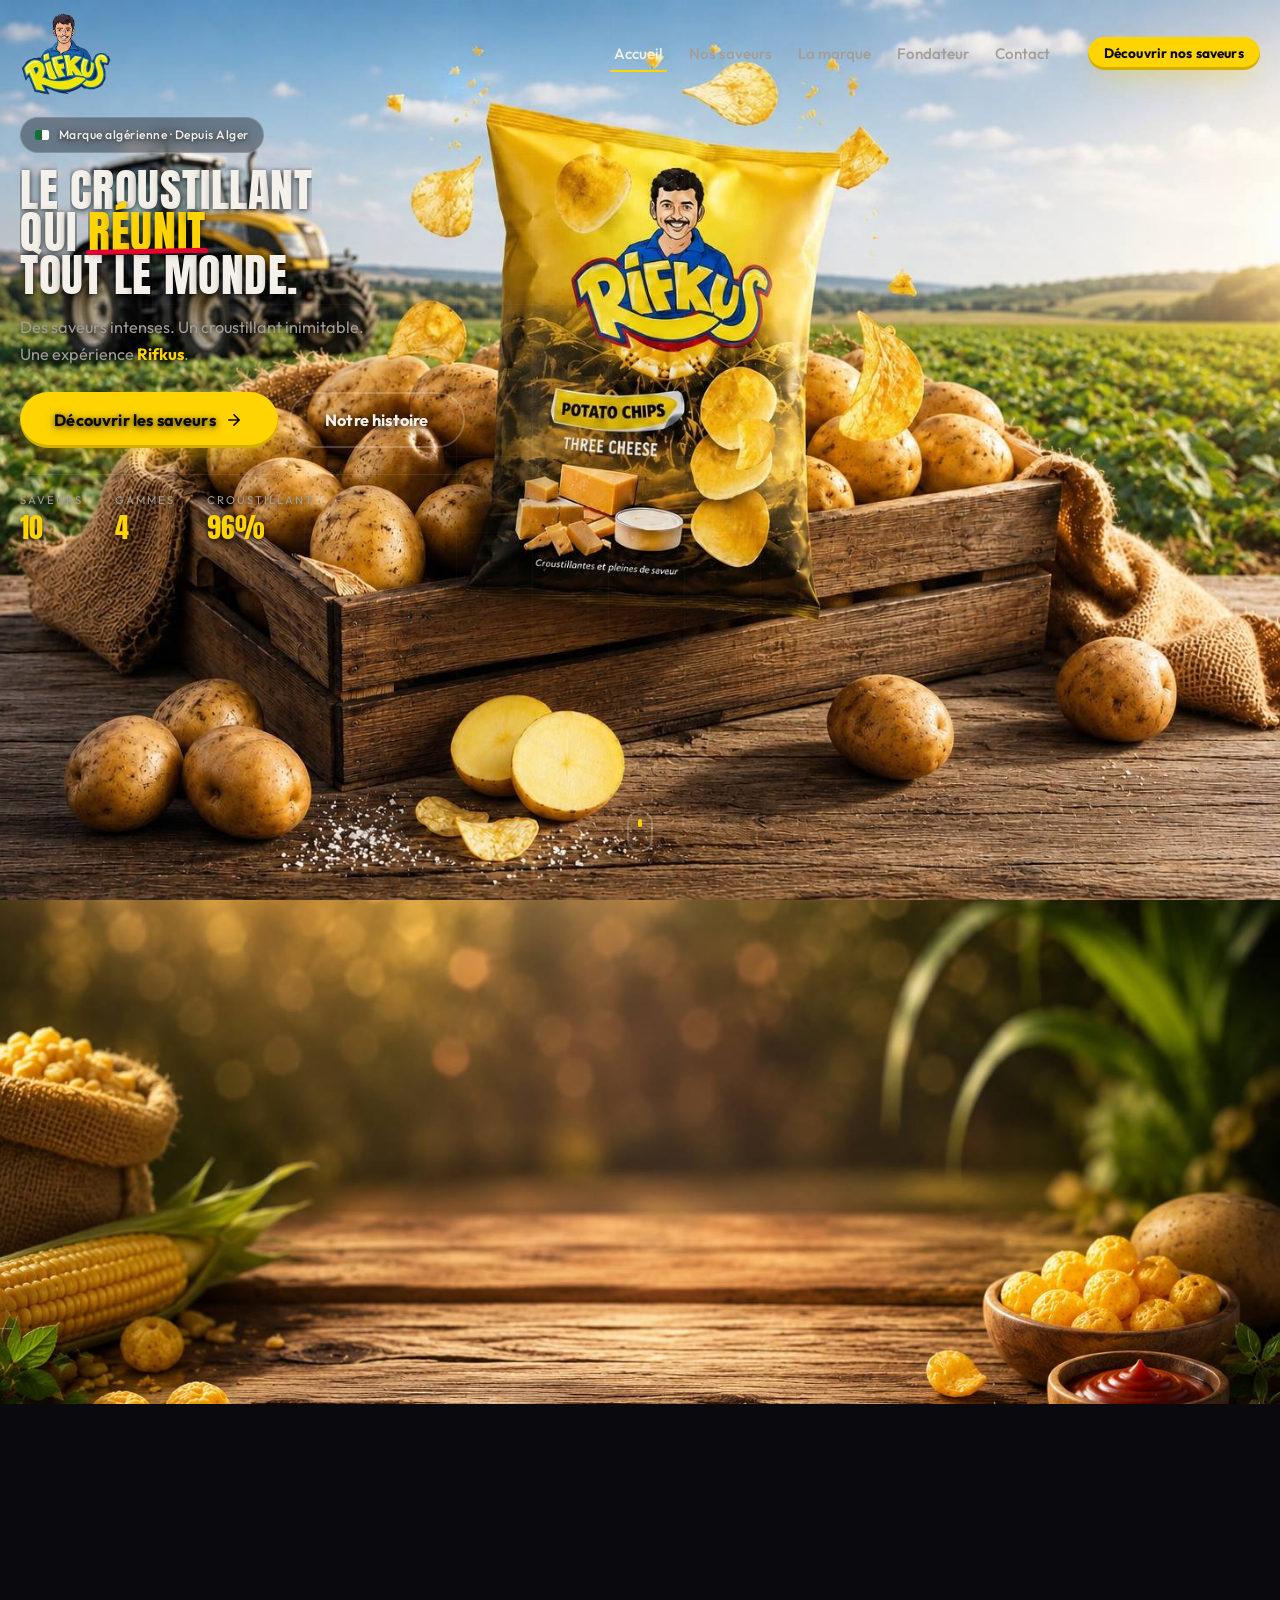
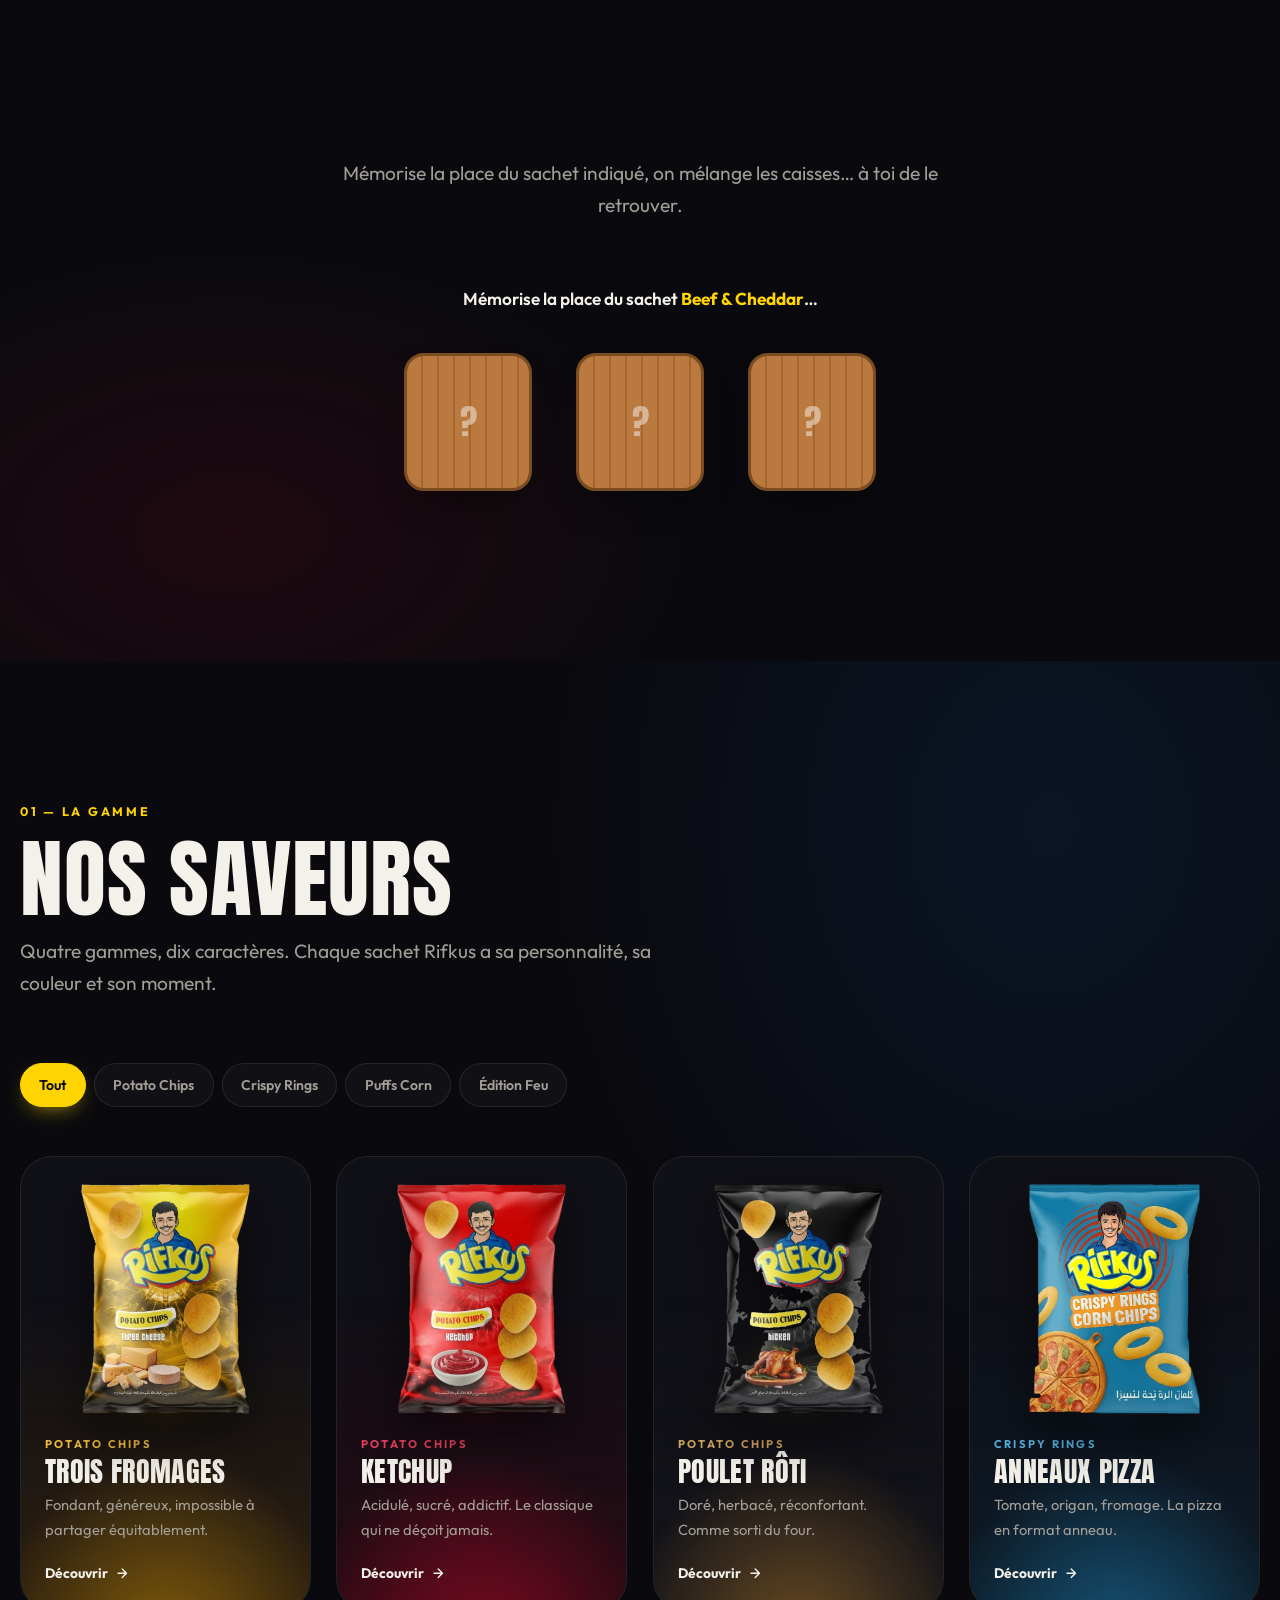
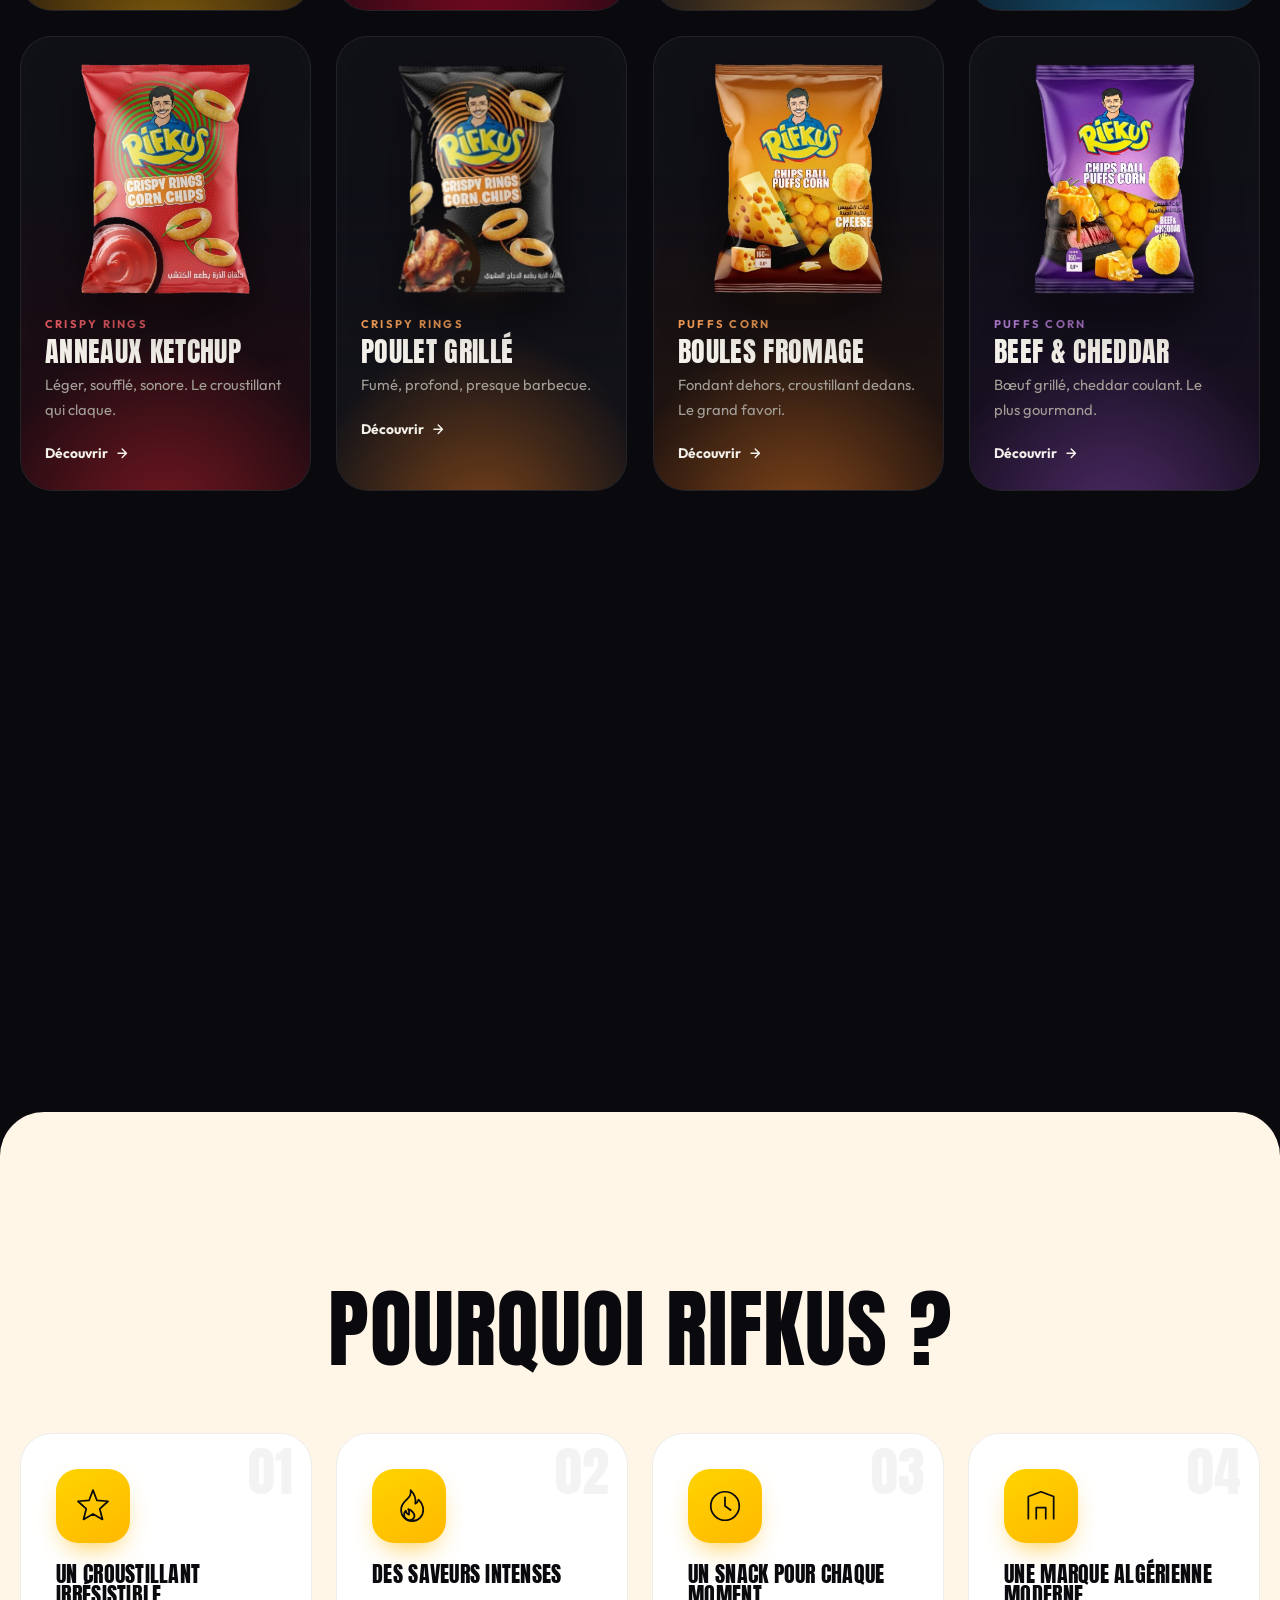
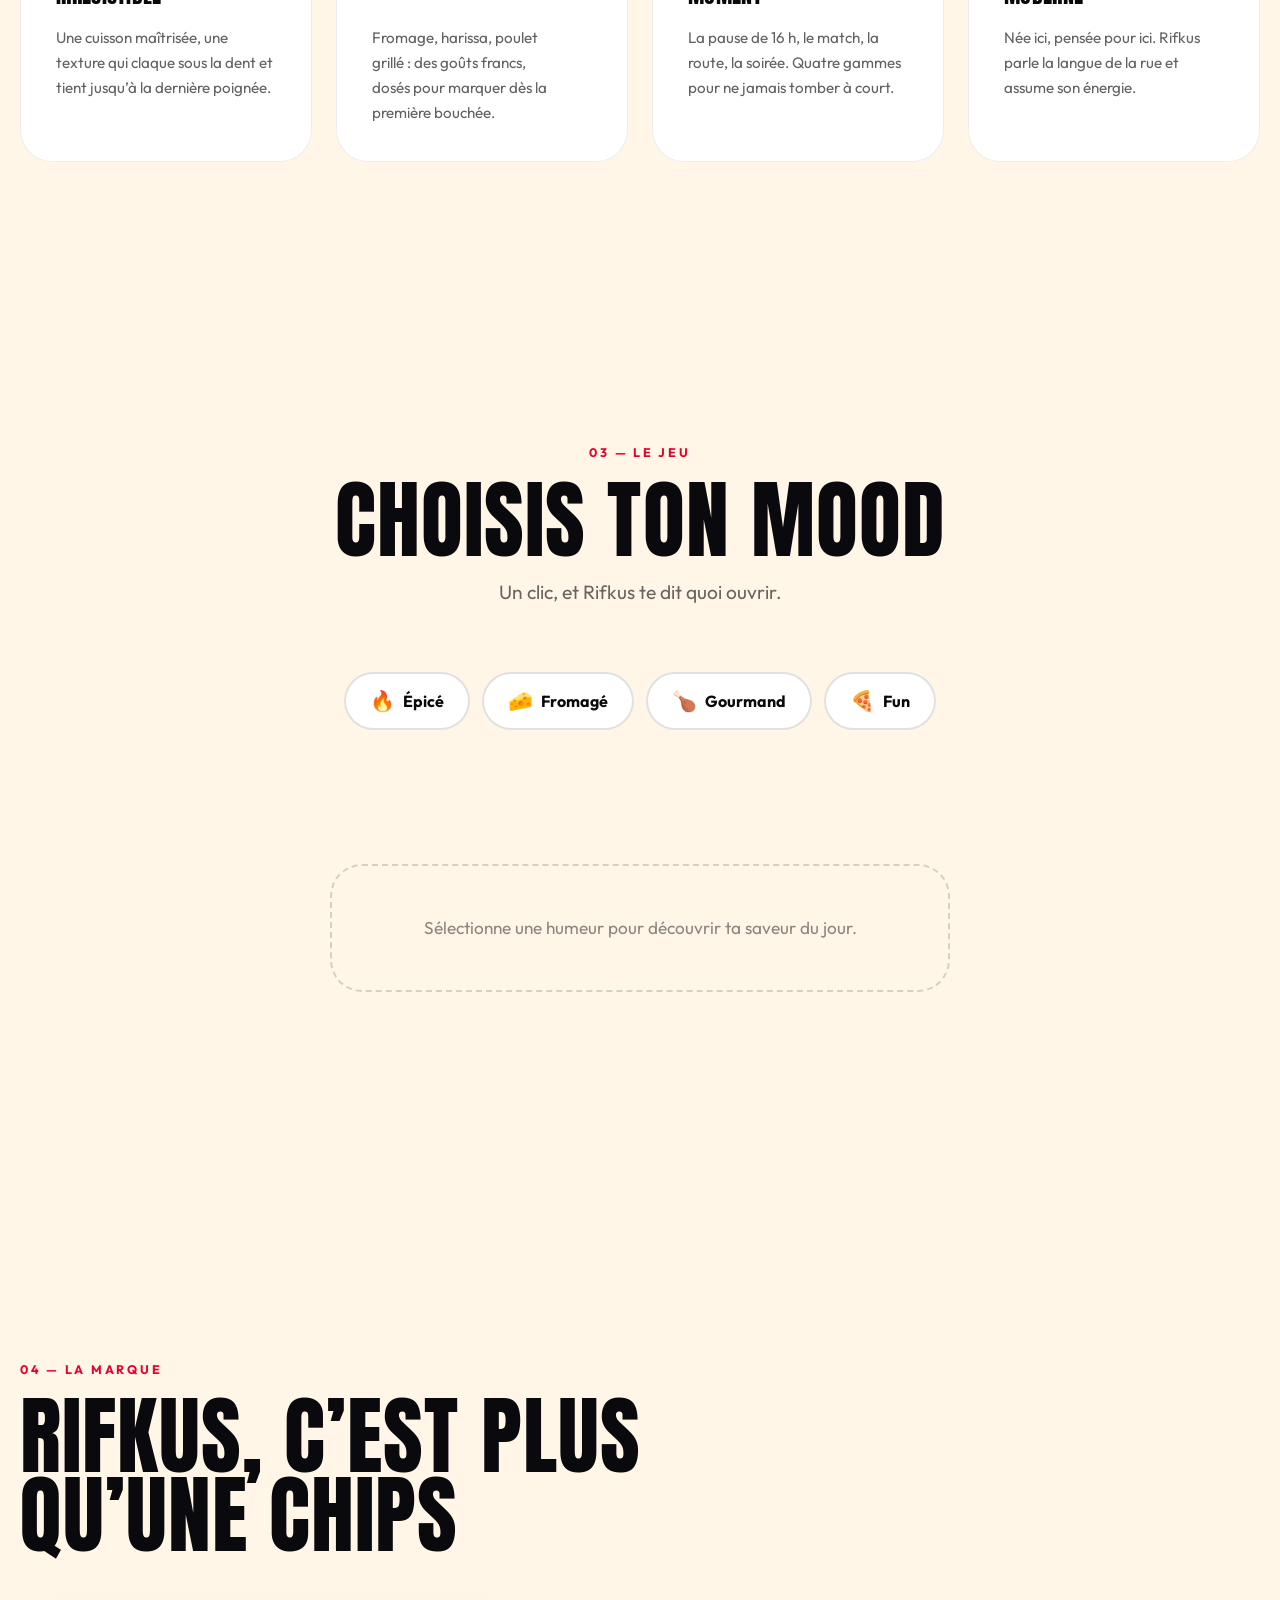
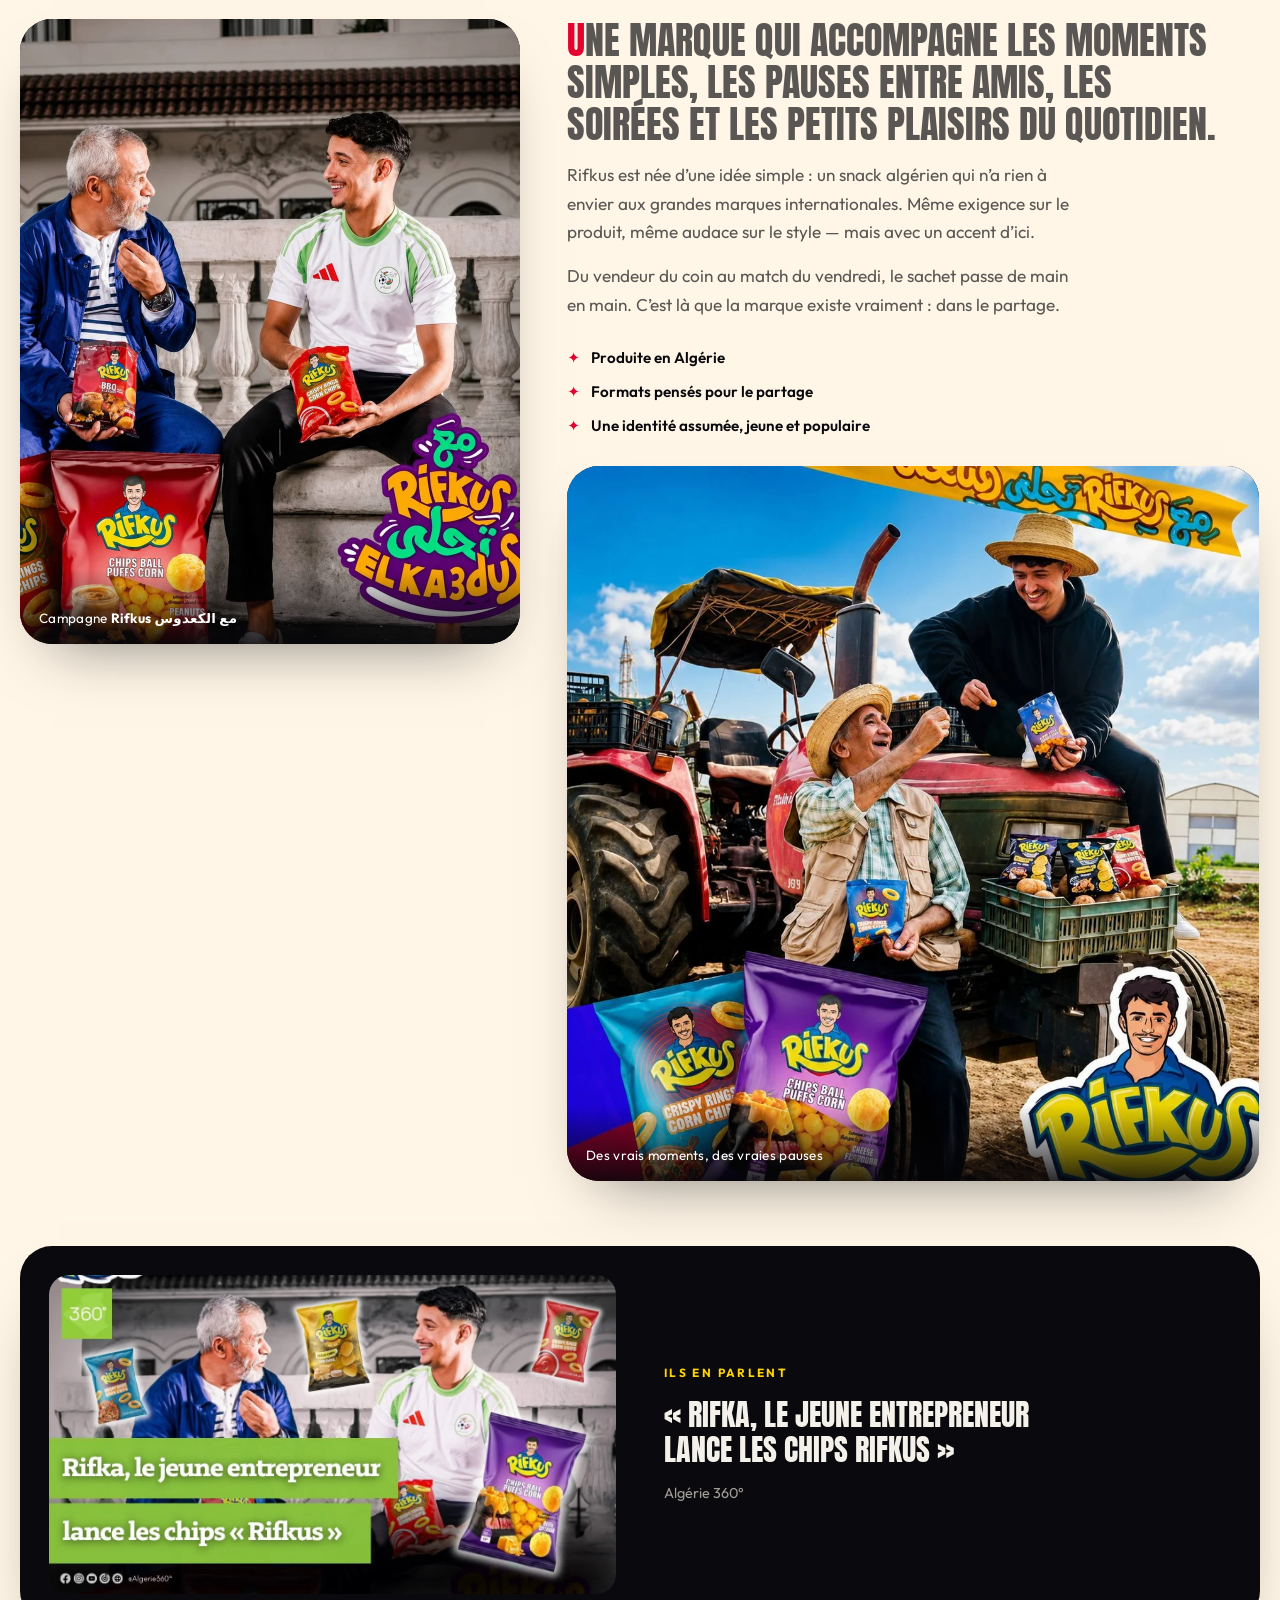
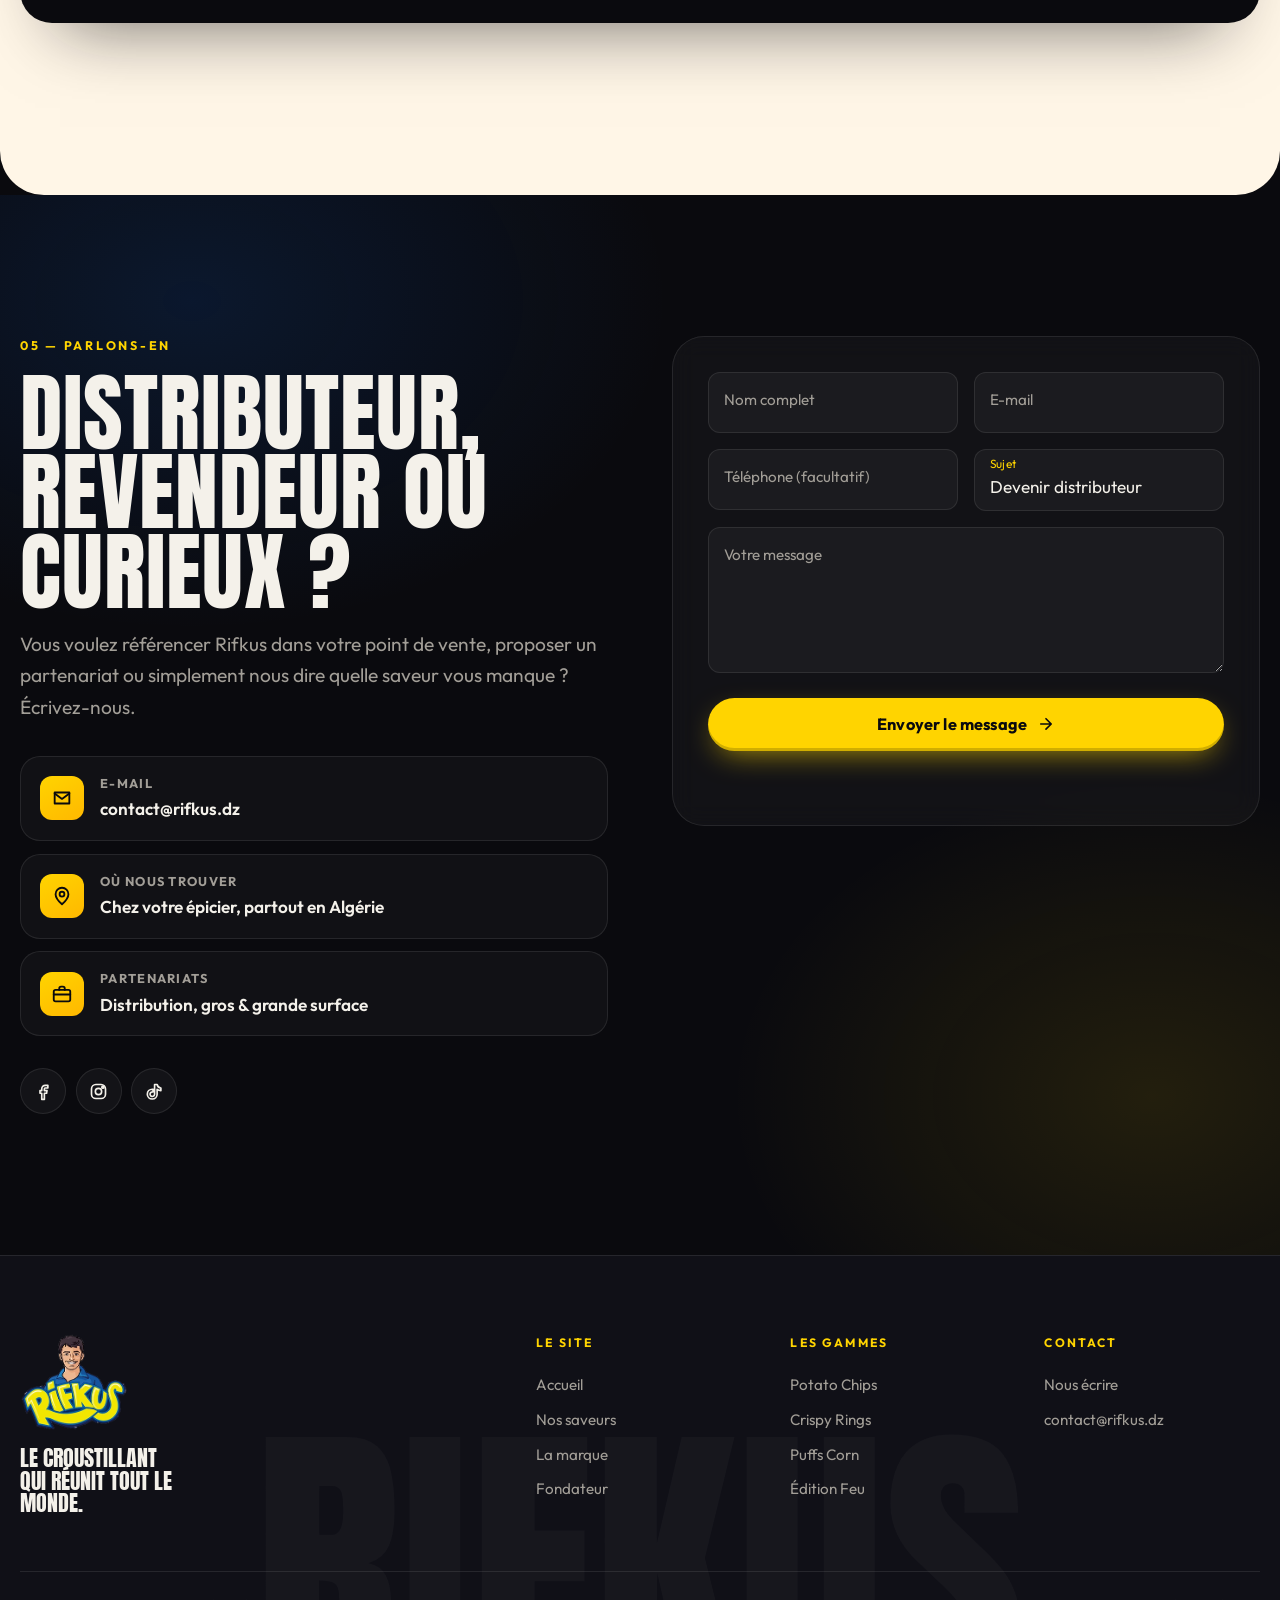
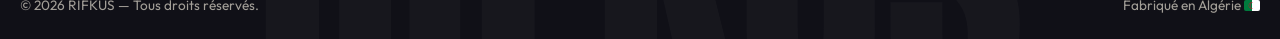
==== commit 82004a37: "Photo du hero au naturel, jeu du sachet caché et bandeau sachets sur plateau bois - Hero : retire le" ====
--- a/index.html
+++ b/index.html
@@ -123,23 +123,64 @@
 
 <!-- ═════════════════ TRANSITION — TROIS SACHETS ═════════════════ -->
 <section class="pack-band" aria-label="Nos gammes de sachets Rifkus">
-  <div class="pack-band__glow" aria-hidden="true"></div>
   <div class="shell pack-band__grid">
-    <figure class="pack-band__item anim" data-anim="pop" data-delay="0" style="--rot:-7deg">
-      <img class="float" style="--rot:-7deg; --float-dur:7.5s"
+    <!-- `--rot` est porté par l'image seule : sur la figure il s'ajouterait à la
+         rotation de l'animation d'entrée et doublerait l'inclinaison -->
+    <figure class="pack-band__item anim" data-anim="pop" data-delay="0">
+      <img class="pack-float" style="--rot:-7deg"
            src="assets/img/packs/pnj-1.png"
-           alt="Sachet Rifkus Chips Ball Puffs Corn — saveur Cheese" width="900" height="900" loading="lazy">
+           alt="Sachet Rifkus Chips Ball Puffs Corn — saveur Cheese" width="597" height="821" loading="lazy">
     </figure>
-    <figure class="pack-band__item pack-band__item--mid anim" data-anim="pop" data-delay="160" style="--rot:4deg">
-      <img class="float" style="--rot:4deg; --float-dur:8.2s; --float-delay:.3s"
+    <figure class="pack-band__item pack-band__item--mid anim" data-anim="pop" data-delay="160">
+      <img class="pack-float" style="--rot:4deg"
            src="assets/img/packs/pnj-2.png"
-           alt="Sachet Rifkus Chips Ball Puffs Corn — saveur Beef &amp; Cheddar" width="675" height="900" loading="lazy">
+           alt="Sachet Rifkus Chips Ball Puffs Corn — saveur Beef &amp; Cheddar" width="640" height="854" loading="lazy">
     </figure>
-    <figure class="pack-band__item anim" data-anim="pop" data-delay="320" style="--rot:-3deg">
-      <img class="float" style="--rot:-3deg; --float-dur:6.8s; --float-delay:.6s"
+    <figure class="pack-band__item anim" data-anim="pop" data-delay="320">
+      <img class="pack-float" style="--rot:-3deg"
            src="assets/img/packs/pnj-3.png"
-           alt="Sachet Rifkus Potato Chips — saveur Ketchup" width="720" height="900" loading="lazy">
+           alt="Sachet Rifkus Potato Chips — saveur Ketchup" width="650" height="884" loading="lazy">
     </figure>
+  </div>
+</section>
+
+<!-- ═════════════════════ PETIT JEU — TROUVE LE SACHET ═════════════════════ -->
+<section class="hide-game section" id="jeu">
+  <div class="shell">
+    <header class="section__head section__head--center">
+      <p class="section__kicker anim" data-anim="up">Petit jeu</p>
+      <h2 class="section__title anim" data-anim="words">Trouve le sachet caché</h2>
+      <p class="section__lead anim" data-anim="up" data-delay="80">
+        Mémorise la place du sachet indiqué, on mélange les caisses… à toi de le retrouver.
+      </p>
+    </header>
+
+    <div class="hide-game__panel anim" data-anim="card" data-delay="120">
+      <p class="hide-game__status" id="gameStatus">Mémorise bien…</p>
+
+      <div class="hide-game__board" id="gameBoard">
+        <button type="button" class="hide-game__slot" data-slot="0">
+          <span class="hide-game__crate">
+            <span class="hide-game__face hide-game__face--lid">?</span>
+            <span class="hide-game__face hide-game__face--pack"><img src="" alt=""><em></em></span>
+          </span>
+        </button>
+        <button type="button" class="hide-game__slot" data-slot="1">
+          <span class="hide-game__crate">
+            <span class="hide-game__face hide-game__face--lid">?</span>
+            <span class="hide-game__face hide-game__face--pack"><img src="" alt=""><em></em></span>
+          </span>
+        </button>
+        <button type="button" class="hide-game__slot" data-slot="2">
+          <span class="hide-game__crate">
+            <span class="hide-game__face hide-game__face--lid">?</span>
+            <span class="hide-game__face hide-game__face--pack"><img src="" alt=""><em></em></span>
+          </span>
+        </button>
+      </div>
+
+      <button type="button" class="btn btn--ghost hide-game__replay" id="gameReplay" hidden>Rejouer</button>
+    </div>
   </div>
 </section>
 
@@ -670,6 +711,7 @@
 <script src="assets/js/nav.js"></script>
 <script src="assets/js/flavors.js"></script>
 <script src="assets/js/mood.js"></script>
+<script src="assets/js/game.js"></script>
 <script src="assets/js/contact.js"></script>
 <script src="assets/js/main.js"></script>
 </body>
--- a/assets/css/sections.css
+++ b/assets/css/sections.css
@@ -15,22 +15,7 @@
   padding-block: clamp(6.5rem, 13vh, 8.5rem) clamp(3rem, 7vh, 5rem);
   overflow: hidden;
   isolation: isolate;
-  background:
-    linear-gradient(180deg, rgb(10 10 14 / .6) 0%, transparent 16%),
-    linear-gradient(90deg, rgb(10 10 14 / .82) 0%, rgb(10 10 14 / .48) 48%, rgb(10 10 14 / .22) 72%),
-    linear-gradient(0deg, rgb(10 10 14 / .92) 0%, rgb(10 10 14 / .15) 32%, transparent 55%),
-    url('../img/kv/hero-bg.jpg') center 60% / cover no-repeat;
-}
-
-.hero::after {           /* grain */
-  content: '';
-  position: absolute;
-  inset: 0;
-  z-index: -1;
-  background: var(--noise);
-  opacity: .5;
-  mix-blend-mode: overlay;
-  pointer-events: none;
+  background: url('../img/kv/hero-bg.jpg') center 60% / cover no-repeat;
 }
 
 .hero__grid-lines {
@@ -45,10 +30,15 @@
   -webkit-mask-image: radial-gradient(80% 70% at 50% 40%, #000 20%, transparent 78%);
 }
 
-/* colonne unique, resserrée à gauche sous le logo : la photo pleine page
-   reste bien visible sur toute la moitié droite de l'écran */
-.hero__inner {
+/* `.hero__inner` garde la largeur pleine du `.shell` (donc le même repère de
+   gauche que le logo dans la nav) ; c'est `.hero__copy` qui est resserré,
+   sans le `margin-inline: auto` du shell — sinon la colonne réduite se
+   recentre au milieu de l'écran au lieu de rester sous le logo. */
+.hero__copy {
   max-width: 28rem;
+  /* la photo est laissée intacte (pas de voile assombri) : c'est le texte
+     qui porte sa propre ombre pour rester lisible sur le ciel clair */
+  text-shadow: 0 2px 10px rgb(0 0 0 / .5), 0 1px 4px rgb(0 0 0 / .45);
 }
 
 .hero__eyebrow {
@@ -57,14 +47,14 @@
   gap: .6rem;
   padding: .45rem .9rem;
   margin-bottom: 1rem;
-  border: 1px solid var(--line);
+  border: 1px solid rgb(255 255 255 / .18);
   border-radius: 999px;
-  background: rgb(255 255 255 / .04);
+  background: rgb(10 10 14 / .38);
   backdrop-filter: blur(8px);
   font-size: .76rem;
   font-weight: 500;
   letter-spacing: .04em;
-  color: var(--text-dim);
+  color: var(--text);
 }
 
 .hero__title {
@@ -163,22 +153,12 @@
 
 .pack-band {
   position: relative;
-  padding-block: clamp(3rem, 8vw, 5.5rem);
-  background: var(--ink);
+  padding-block: clamp(3.5rem, 9vw, 6.5rem);
+  /* photo de plateau en bois : les sachets détourés s'y posent naturellement,
+     au lieu de flotter sur l'aplat noir de la page */
+  background: url('../img/kv/pack-band-bg.jpg') center / cover no-repeat;
   overflow: hidden;
   isolation: isolate;
-}
-
-.pack-band__glow {
-  position: absolute;
-  z-index: -1;
-  top: 50%; left: 50%;
-  translate: -50% -50%;
-  width: min(90vw, 1100px);
-  aspect-ratio: 2.2 / 1;
-  background: radial-gradient(ellipse, rgb(255 212 0 / .1), transparent 70%);
-  filter: blur(40px);
-  pointer-events: none;
 }
 
 .pack-band__grid {
@@ -192,12 +172,22 @@
   display: grid;
   place-items: center;
 }
+/* les trois PNG sont recadrés au ras du sachet et ont des proportions quasi
+   identiques : une largeur commune suffit à les aligner sur le plateau */
 .pack-band__item img {
-  width: min(100%, 240px);
+  width: min(100%, 215px);
   height: auto;
-  filter: drop-shadow(0 30px 40px rgb(0 0 0 / .55));
-}
-.pack-band__item--mid img { width: min(100%, 268px); }
+  filter: drop-shadow(0 22px 26px rgb(0 0 0 / .55));
+}
+
+/* flottement continu, identique et synchronisé sur les trois sachets :
+   1 s pour monter, 1 s pour redescendre, sans décalage entre eux — il tourne
+   en permanence, que la page défile ou non. */
+@keyframes packFloat {
+  0%, 100% { transform: translate3d(0, 0, 0) rotate(var(--rot, 0deg)); }
+  50%      { transform: translate3d(0, -18px, 0) rotate(var(--rot, 0deg)); }
+}
+.pack-float { animation: packFloat 2s ease-in-out infinite; }
 
 @media (max-width: 700px) {
   .pack-band__grid { grid-template-columns: 1fr; justify-items: center; gap: 2.5rem; }
@@ -376,6 +366,96 @@
 
 .flavors__empty { text-align: center; color: var(--text-dim); padding-block: 3rem; }
 
+/* ══════════════════════ PETIT JEU — TROUVE LE SACHET ══════════════════════ */
+
+.hide-game {
+  background:
+    radial-gradient(55% 50% at 18% 85%, rgb(228 3 46 / .1), transparent 65%),
+    var(--ink);
+}
+.hide-game .section__kicker { color: var(--red); }
+
+.hide-game__panel {
+  max-width: 34rem;
+  margin-inline: auto;
+  text-align: center;
+}
+
+.hide-game__status {
+  min-height: 1.6em;
+  margin-bottom: clamp(1.6rem, 4vw, 2.4rem);
+  font-weight: 600;
+}
+.hide-game__status strong { color: var(--yellow); }
+
+.hide-game__board {
+  display: flex;
+  justify-content: center;
+  gap: clamp(1rem, 4vw, 2rem);
+  margin-bottom: 1.8rem;
+}
+
+.hide-game__slot {
+  width: clamp(92px, 24vw, 140px);
+  aspect-ratio: 1;
+  background: none;
+  perspective: 1400px;
+  transition: transform .4s var(--ease);
+}
+.hide-game__slot:not(:disabled):hover { transform: translateY(-6px); }
+.hide-game__slot:disabled { cursor: default; }
+
+.hide-game__crate {
+  position: relative;
+  display: block;
+  width: 100%; height: 100%;
+  transform-style: preserve-3d;
+  transition: transform .6s var(--ease);
+}
+.hide-game__crate.is-open { transform: rotateY(180deg); }
+
+.hide-game__face {
+  position: absolute;
+  inset: 0;
+  display: grid;
+  place-items: center;
+  border-radius: var(--r-md);
+  backface-visibility: hidden;
+  box-shadow: var(--shadow-md);
+}
+.hide-game__face--lid {
+  background: repeating-linear-gradient(90deg, #B9793F 0 14px, #A5672F 14px 16px);
+  border: 3px solid #7A4C22;
+  font-family: 'Anton', Impact, sans-serif;
+  font-size: 2.2rem;
+  color: rgb(255 255 255 / .45);
+}
+.hide-game__face--pack {
+  flex-direction: column;
+  gap: .3rem;
+  padding: .6rem;
+  background: var(--ink-2);
+  border: 3px solid var(--line);
+  transform: rotateY(180deg);
+}
+.hide-game__face--pack img { width: 68%; height: auto; filter: drop-shadow(0 8px 14px rgb(0 0 0 / .5)); }
+.hide-game__face--pack em {
+  font-style: normal;
+  font-size: .7rem;
+  font-weight: 700;
+  color: var(--text-dim);
+}
+
+.hide-game__slot.is-correct .hide-game__face--pack { border-color: #2FAE66; box-shadow: 0 0 0 4px rgb(47 174 102 / .25); }
+.hide-game__slot.is-wrong .hide-game__face--pack   { border-color: var(--red); box-shadow: 0 0 0 4px rgb(228 3 46 / .2); }
+
+@keyframes crateShuffle {
+  0%, 100% { transform: translateX(0) rotate(0); }
+  25%      { transform: translateX(-8px) rotate(-4deg); }
+  75%      { transform: translateX(8px) rotate(4deg); }
+}
+.hide-game__slot.is-shuffling .hide-game__crate { animation: crateShuffle .5s ease-in-out; }
+
 /* ═══════════════════════════ POURQUOI RIFKUS ═══════════════════════════ */
 
 .why {
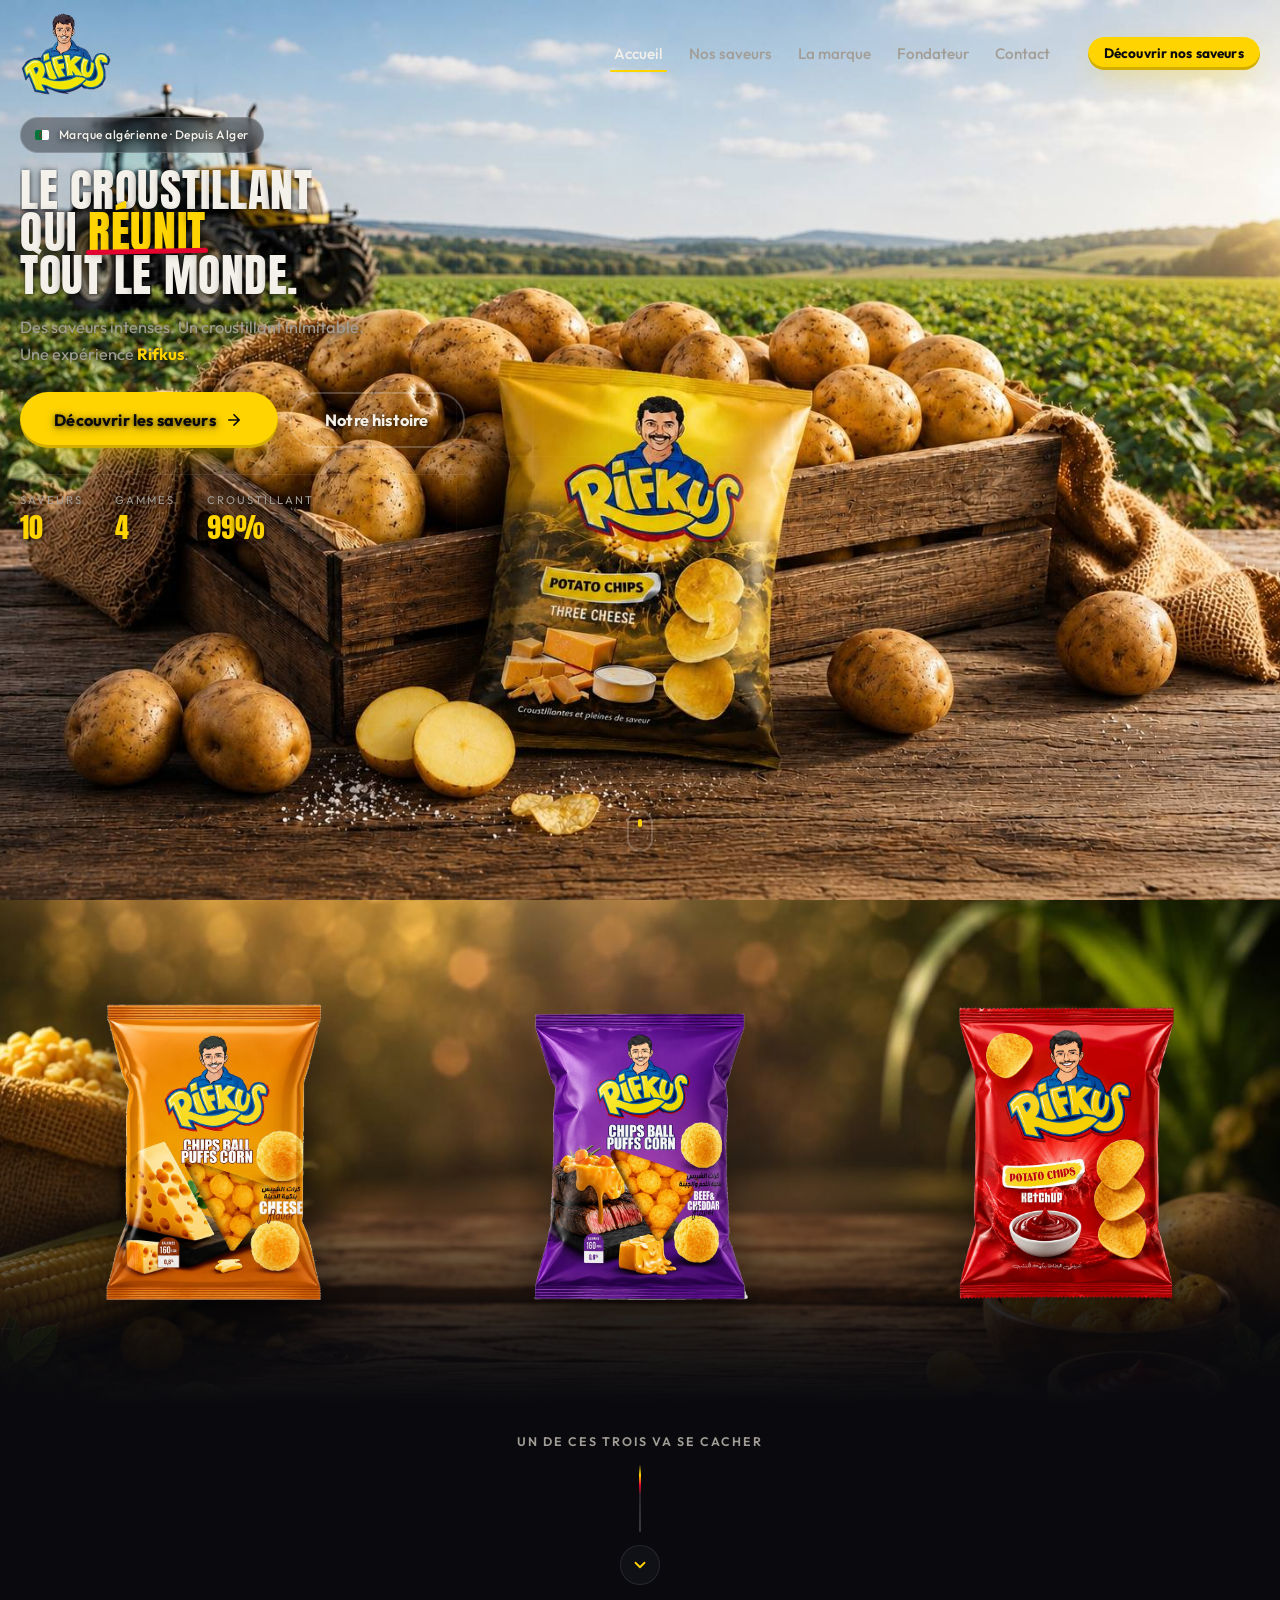
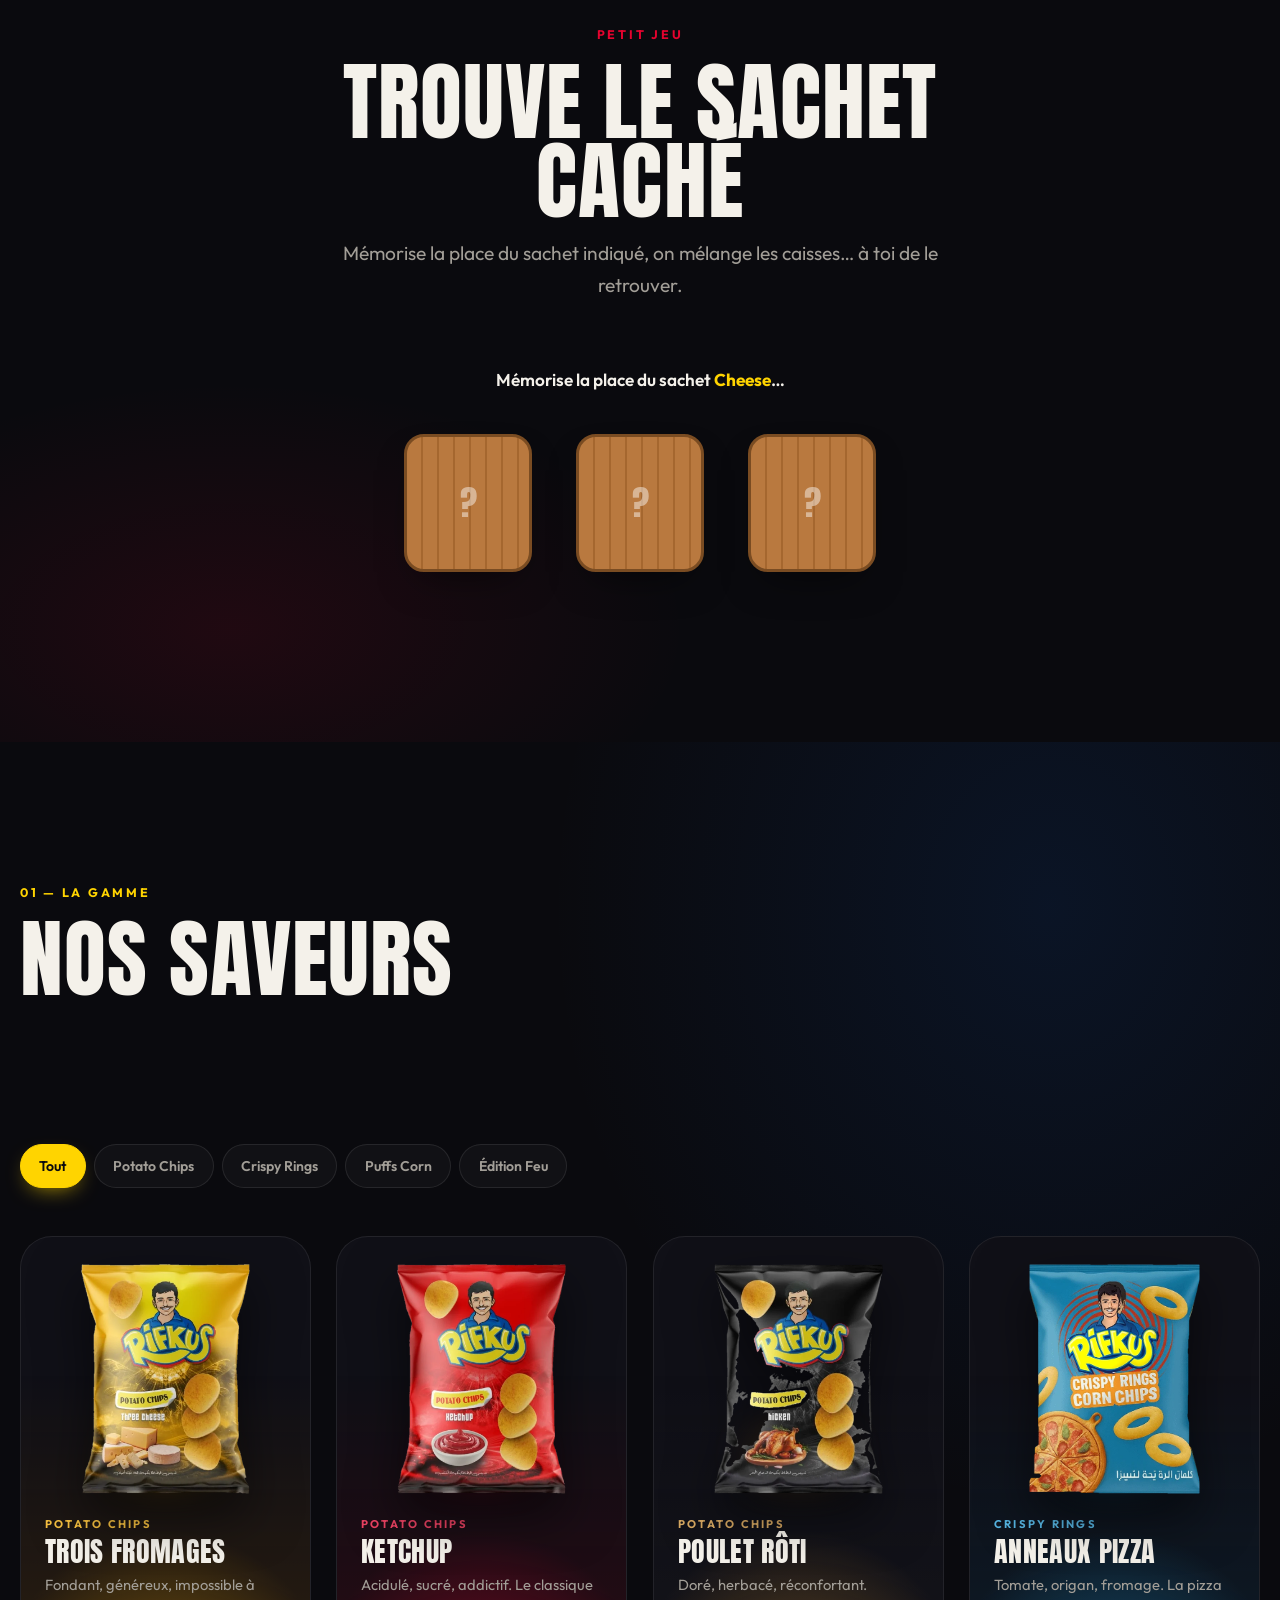
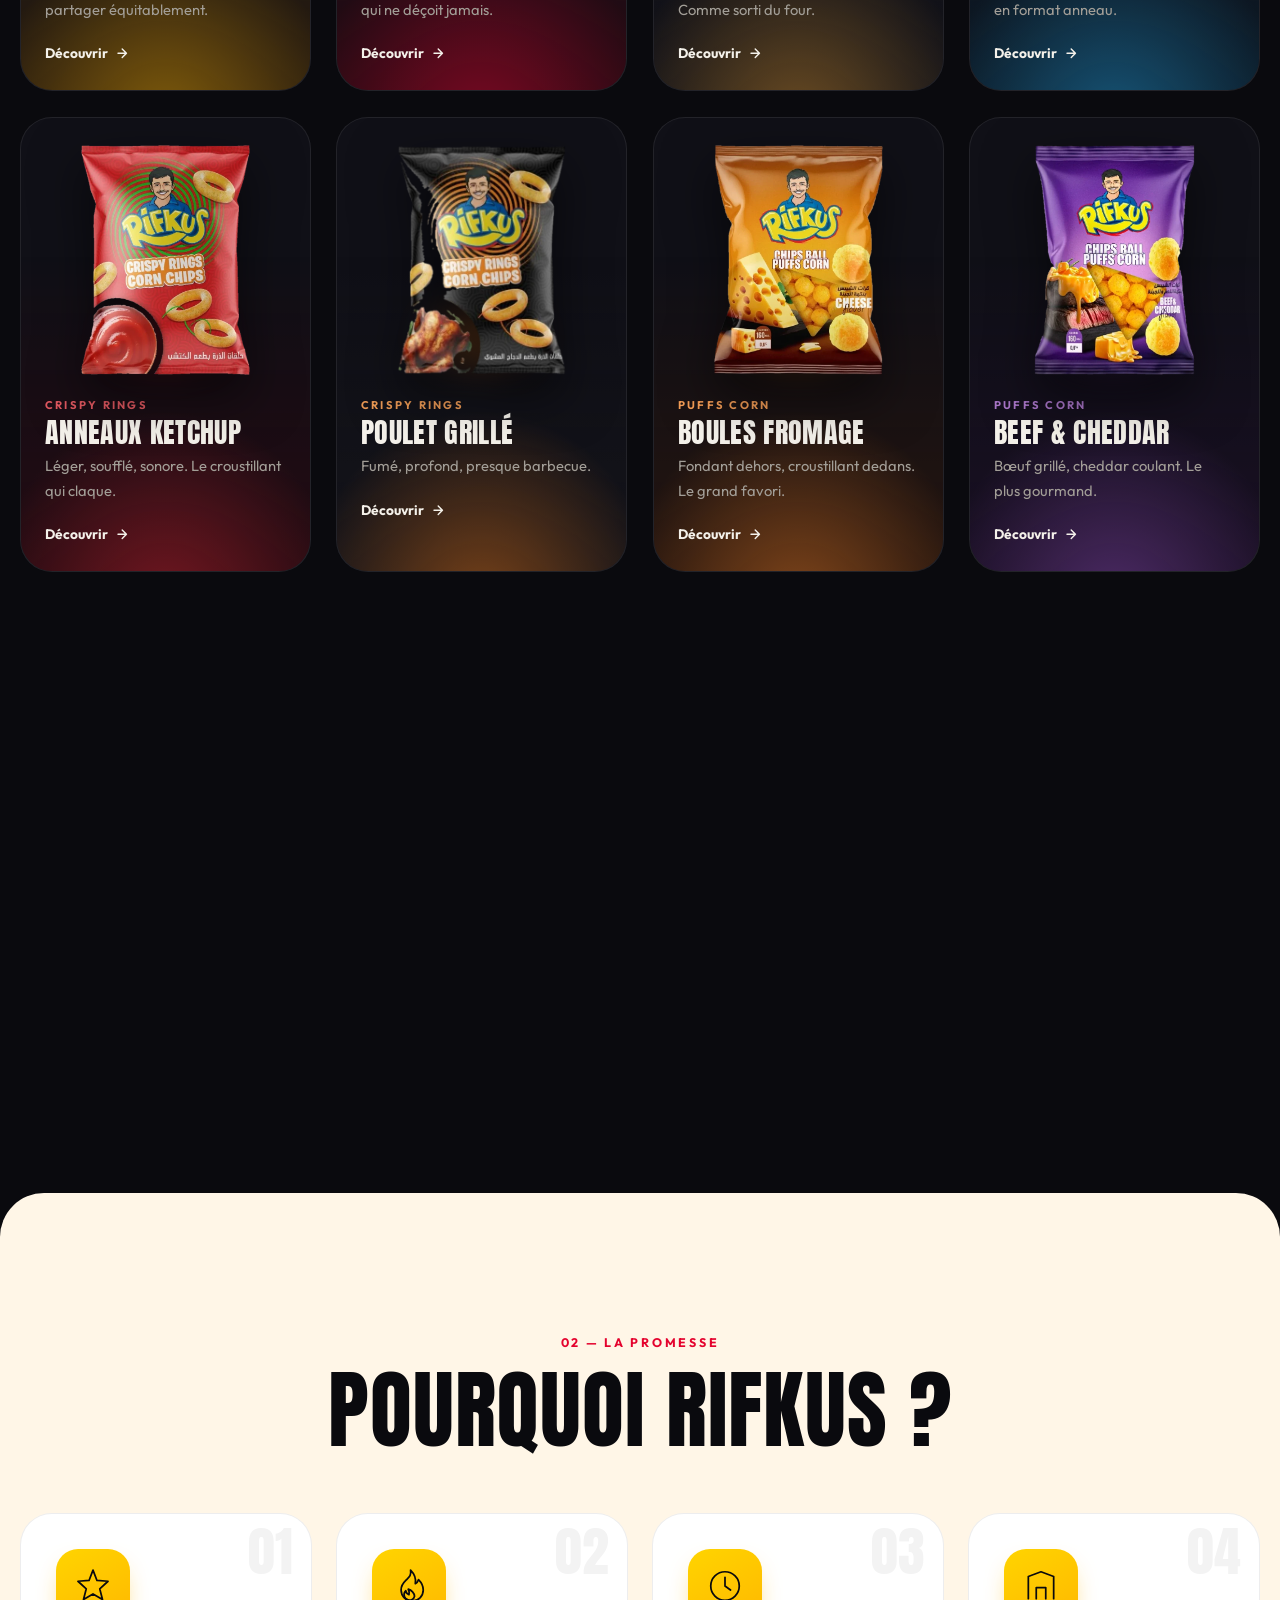
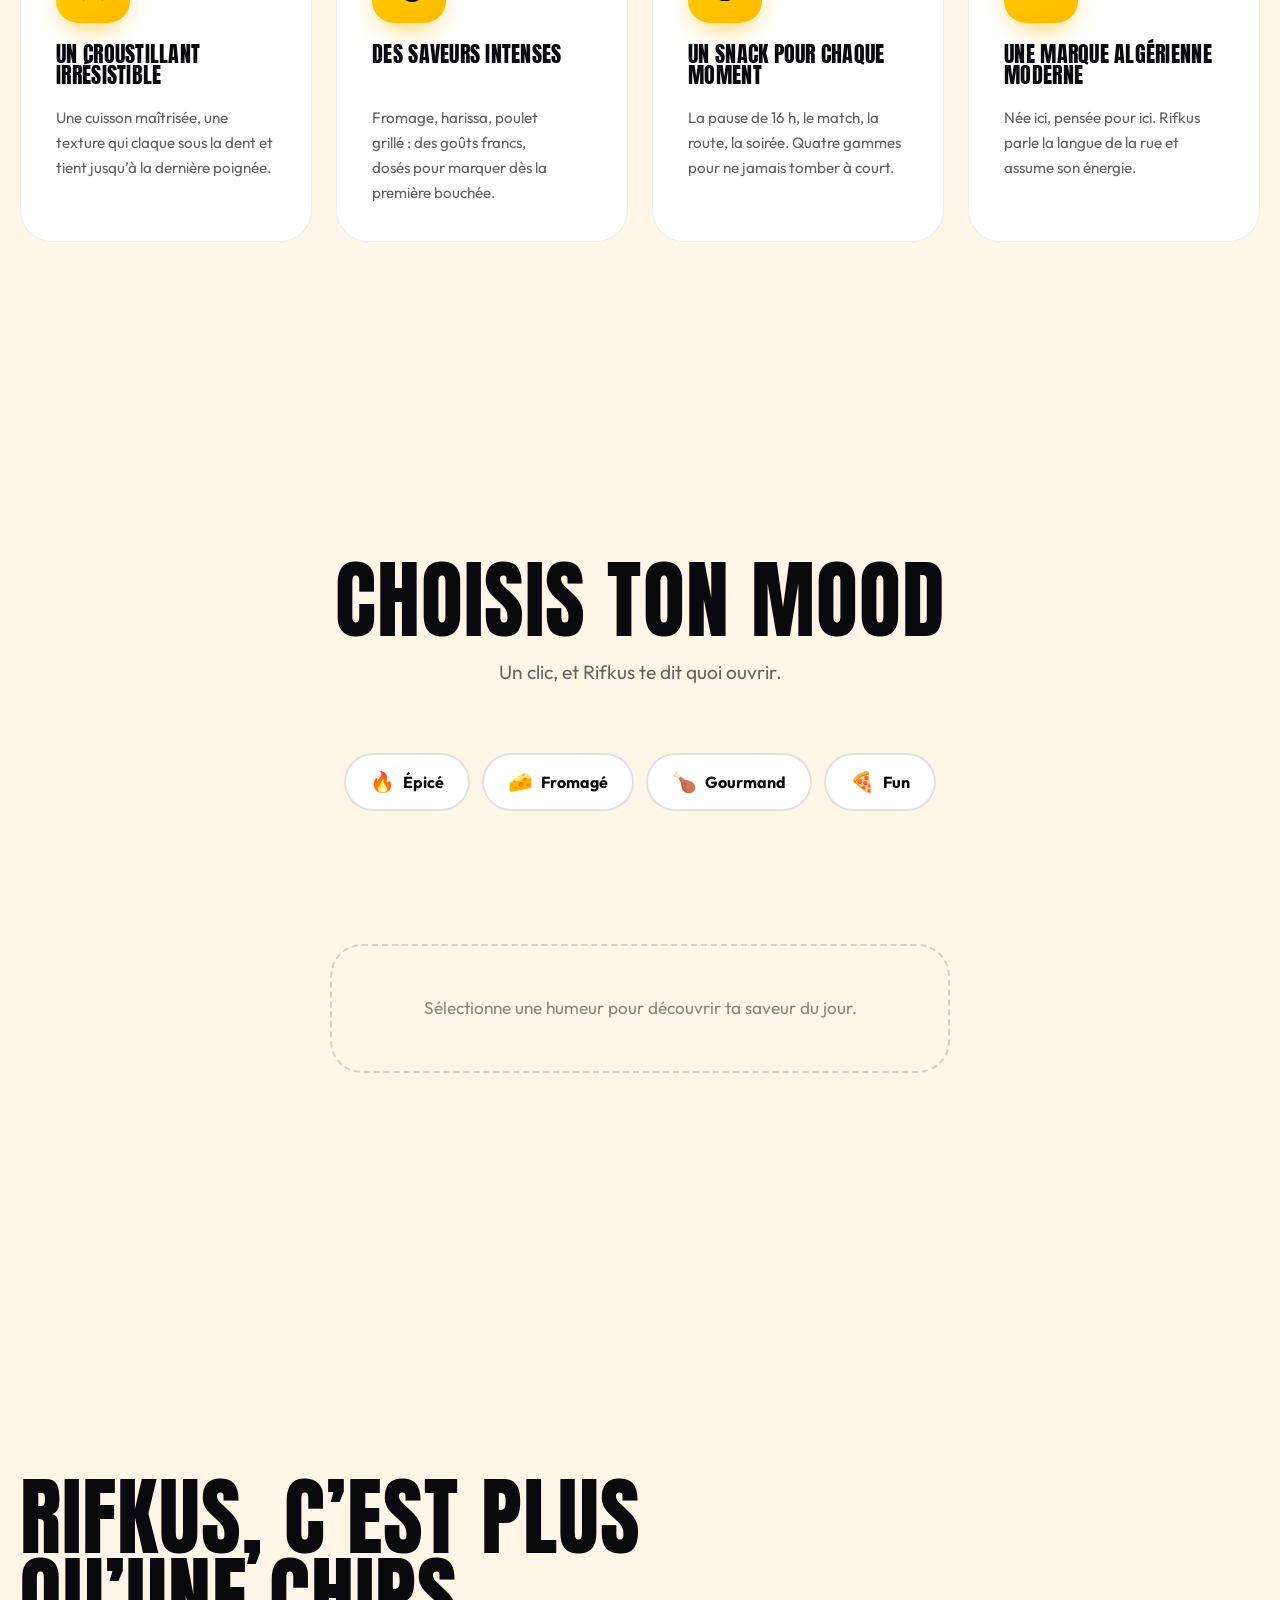
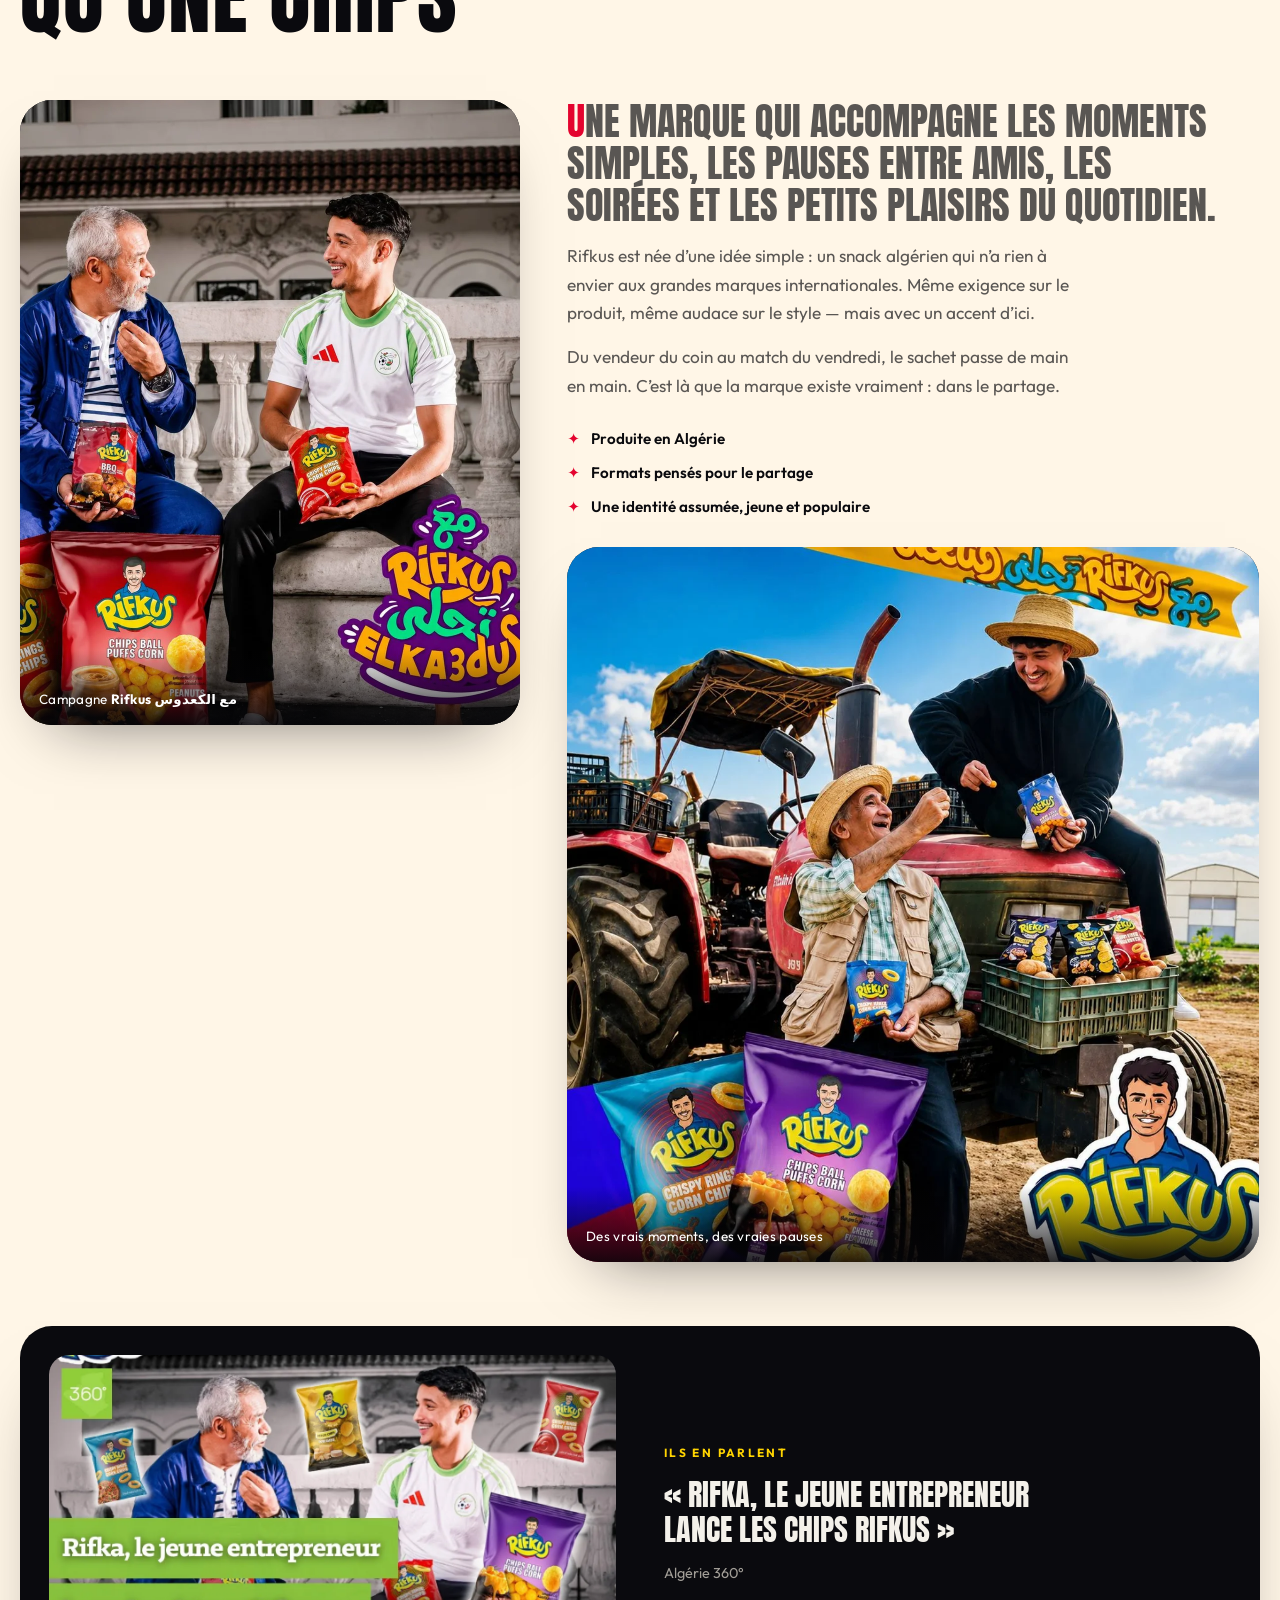
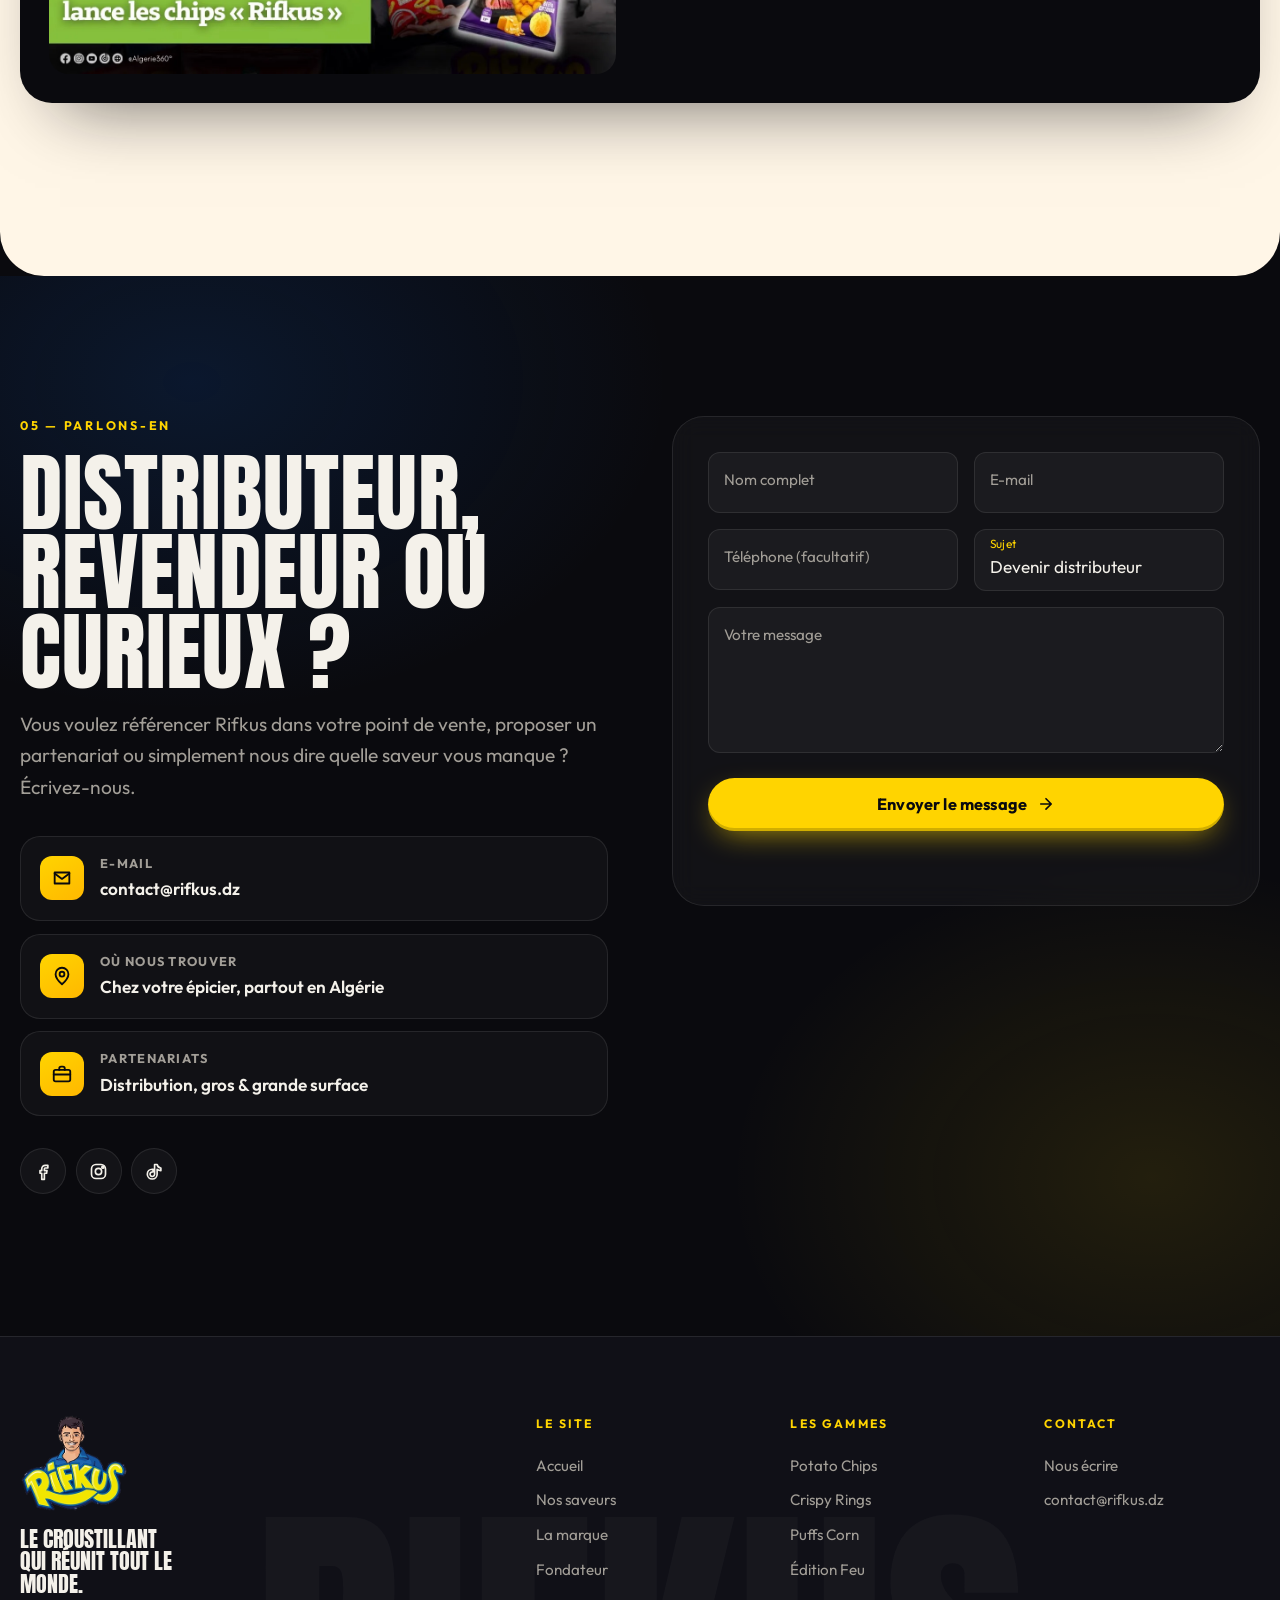
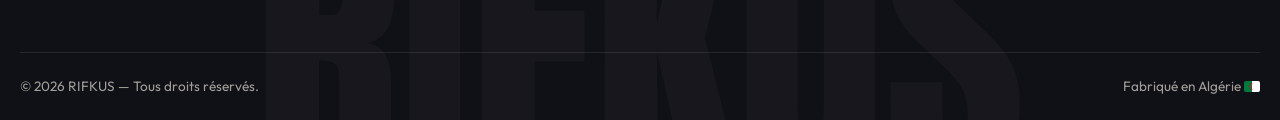
==== commit 43545062: "Raccord bandeau des sachets -> jeu, et cache-bust de la photo du hero - .pack-band::after fond le ba" ====
--- a/index.html
+++ b/index.html
@@ -21,7 +21,7 @@
 
 <link rel="preconnect" href="https://fonts.googleapis.com">
 <link rel="preconnect" href="https://fonts.gstatic.com" crossorigin>
-<link rel="preload" as="image" href="assets/img/kv/hero-bg.jpg" fetchpriority="high">
+<link rel="preload" as="image" href="assets/img/kv/hero-bg-v2.jpg" fetchpriority="high">
 <link href="https://fonts.googleapis.com/css2?family=Anton&family=Outfit:wght@300;400;500;600;700;800&display=swap" rel="stylesheet">
 
 <link rel="stylesheet" href="assets/css/base.css">
@@ -144,6 +144,18 @@
   </div>
 </section>
 
+<!-- raccord entre le bandeau des sachets et le jeu : le bois se fond dans le
+     noir de la page (voir `.pack-band::after`) et ce fil descendant emmène
+     l'œil jusqu'au plateau — les deux blocs se lisent d'une seule traite -->
+<a class="pack-link" href="#jeu">
+  <span class="pack-link__label">Un de ces trois va se cacher</span>
+  <span class="pack-link__thread" aria-hidden="true"></span>
+  <span class="pack-link__chev" aria-hidden="true">
+    <svg viewBox="0 0 24 24" width="18" height="18" fill="none" stroke="currentColor"
+         stroke-width="2.4" stroke-linecap="round" stroke-linejoin="round"><path d="M6 9l6 6 6-6"/></svg>
+  </span>
+</a>
+
 <!-- ═════════════════════ PETIT JEU — TROUVE LE SACHET ═════════════════════ -->
 <section class="hide-game section" id="jeu">
   <div class="shell">
--- a/assets/css/sections.css
+++ b/assets/css/sections.css
@@ -15,7 +15,9 @@
   padding-block: clamp(6.5rem, 13vh, 8.5rem) clamp(3rem, 7vh, 5rem);
   overflow: hidden;
   isolation: isolate;
-  background: url('../img/kv/hero-bg.jpg') center 60% / cover no-repeat;
+  /* le nom porte un suffixe de version : en le changeant à chaque nouvelle
+     photo, les téléphones qui gardent l'ancienne en cache la rechargent */
+  background: url('../img/kv/hero-bg-v2.jpg') center 60% / cover no-repeat;
 }
 
 .hero__grid-lines {
@@ -160,6 +162,23 @@
   overflow: hidden;
   isolation: isolate;
 }
+/* le bas du plateau se dissout dans le noir de la page : la photo ne s'arrête
+   plus net sur le fond sombre du jeu, il n'y a donc plus de trait de coupure
+   entre les deux sections. Le dégradé passe sous les sachets (z-index: -1),
+   qui restent éclairés. */
+.pack-band::after {
+  content: '';
+  position: absolute;
+  left: 0; right: 0; bottom: 0;
+  height: 58%;
+  z-index: -1;
+  pointer-events: none;
+  background: linear-gradient(to bottom,
+    rgb(10 10 14 / 0),
+    rgb(10 10 14 / .5)  40%,
+    rgb(10 10 14 / .9)  78%,
+    var(--ink)         100%);
+}
 
 .pack-band__grid {
   display: grid;
@@ -192,6 +211,72 @@
 @media (max-width: 700px) {
   .pack-band__grid { grid-template-columns: 1fr; justify-items: center; gap: 2.5rem; }
   .pack-band__item--mid { order: -1; }
+}
+
+/* ─── raccord bandeau → jeu ─────────────────────────────────────────────── */
+/* bloc charnière posé entre les deux sections, sur le même noir que la fin du
+   dégradé du plateau et que le haut du jeu : aucune arête visible. */
+.pack-link {
+  display: grid;
+  justify-items: center;
+  gap: .8rem;
+  padding-block: clamp(.75rem, 2.5vw, 1.75rem) 0;
+  background: var(--ink);
+  color: var(--text-dim);
+  text-align: center;
+  text-decoration: none;
+}
+
+.pack-link__label {
+  font-size: .78rem;
+  font-weight: 600;
+  letter-spacing: .16em;
+  text-transform: uppercase;
+  transition: color .3s;
+}
+
+.pack-link__thread {
+  position: relative;
+  width: 2px;
+  height: clamp(2.6rem, 7vw, 4.2rem);
+  border-radius: 999px;
+  overflow: hidden;
+  background: linear-gradient(to bottom, rgb(255 255 255 / .05), rgb(255 255 255 / .2));
+}
+/* une étincelle aux couleurs de la marque descend le long du fil : le regard
+   la suit et atterrit sur le plateau du jeu */
+.pack-link__thread::before {
+  content: '';
+  position: absolute;
+  inset-inline: 0;
+  height: 45%;
+  border-radius: 999px;
+  background: linear-gradient(to bottom, transparent, var(--yellow), var(--red), transparent);
+  animation: threadSpark 2.2s var(--ease) infinite;
+}
+@keyframes threadSpark {
+  0%   { transform: translateY(-120%); opacity: 0; }
+  25%  { opacity: 1; }
+  100% { transform: translateY(230%); opacity: 0; }
+}
+
+.pack-link__chev {
+  display: grid;
+  place-items: center;
+  width: 40px;
+  height: 40px;
+  border-radius: 50%;
+  border: 1px solid var(--line);
+  background: var(--ink-2);
+  color: var(--yellow);
+  transition: transform .4s var(--ease), border-color .3s, background .3s;
+}
+
+.pack-link:hover .pack-link__label { color: var(--text); }
+.pack-link:hover .pack-link__chev {
+  transform: translateY(4px);
+  border-color: var(--yellow);
+  background: rgb(255 212 0 / .12);
 }
 
 /* ═══════════════════════════════ SAVEURS ═══════════════════════════════ */
@@ -372,6 +457,9 @@
   background:
     radial-gradient(55% 50% at 18% 85%, rgb(228 3 46 / .1), transparent 65%),
     var(--ink);
+  /* le haut est déjà occupé par le raccord `.pack-link` qui descend du bandeau
+     des sachets : on resserre pour que le fil arrive directement sur le titre */
+  padding-top: clamp(1.5rem, 4vw, 2.5rem);
 }
 .hide-game .section__kicker { color: var(--red); }
 
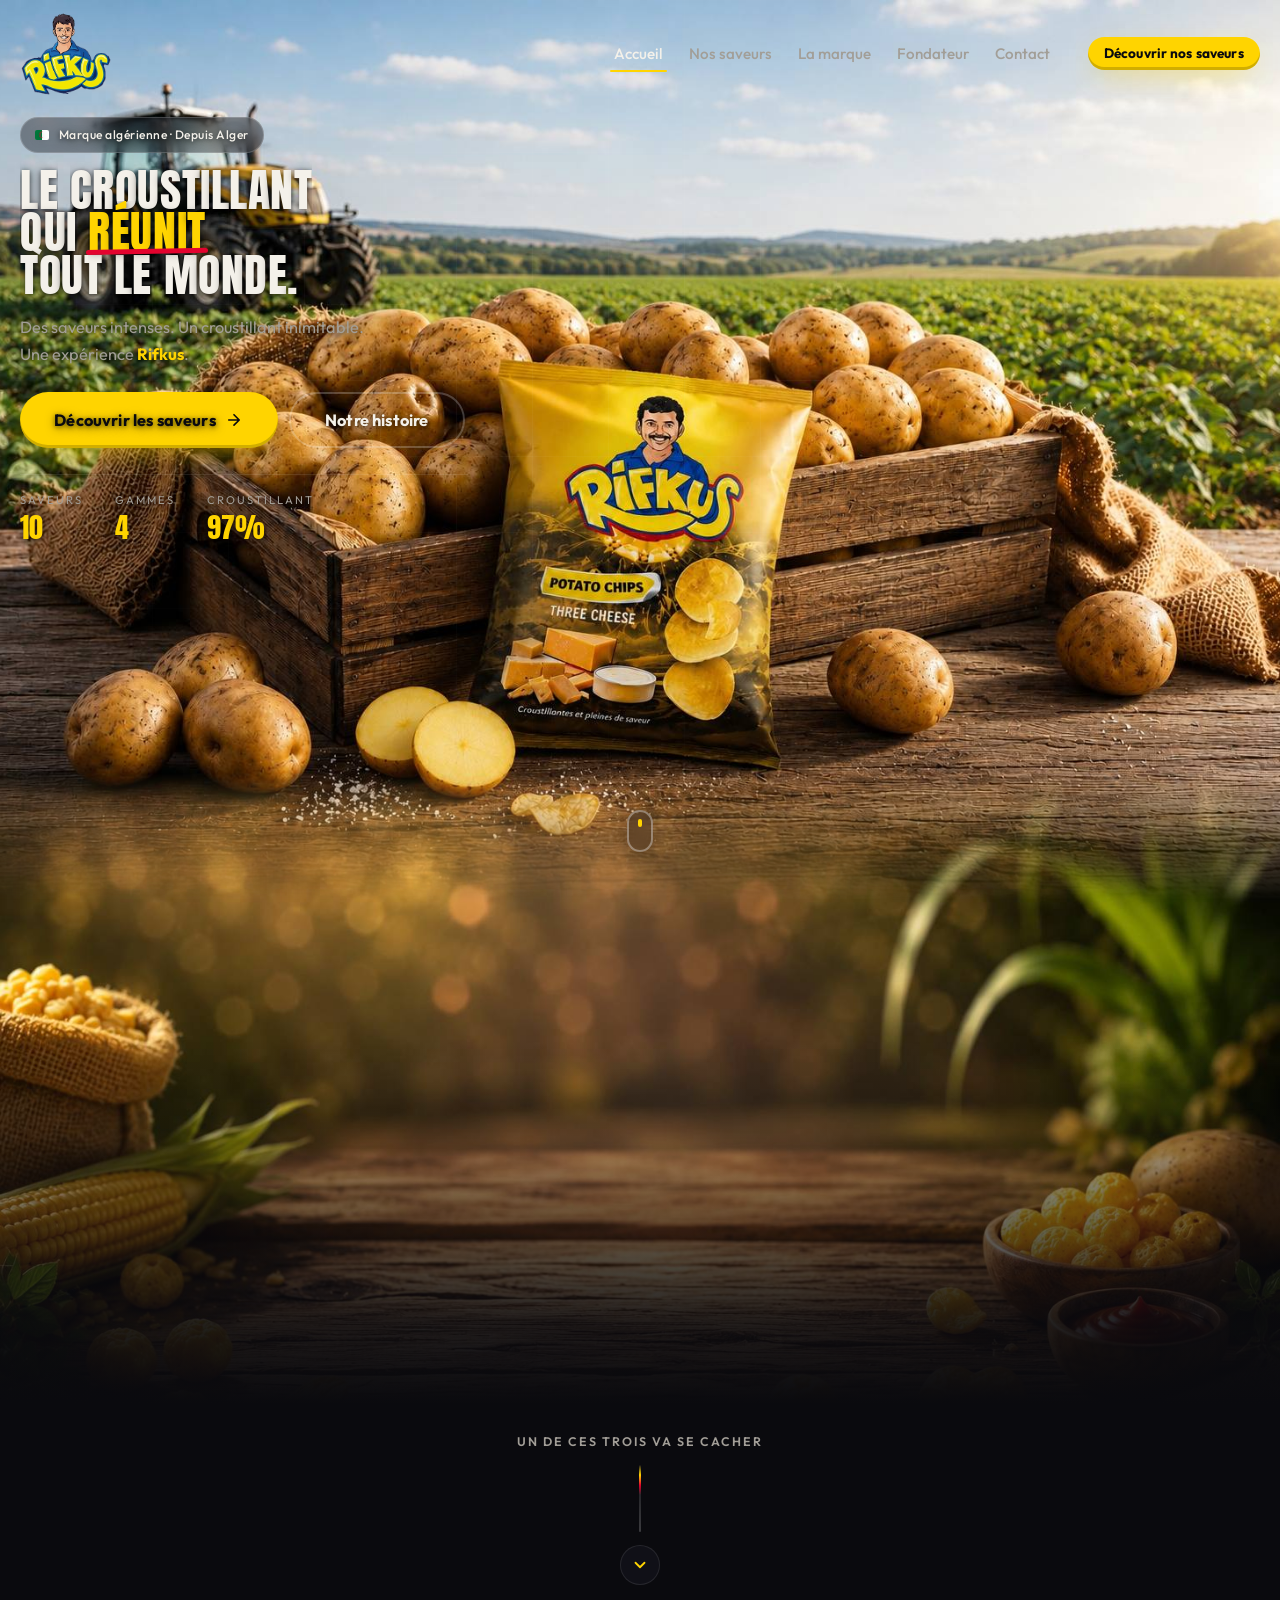
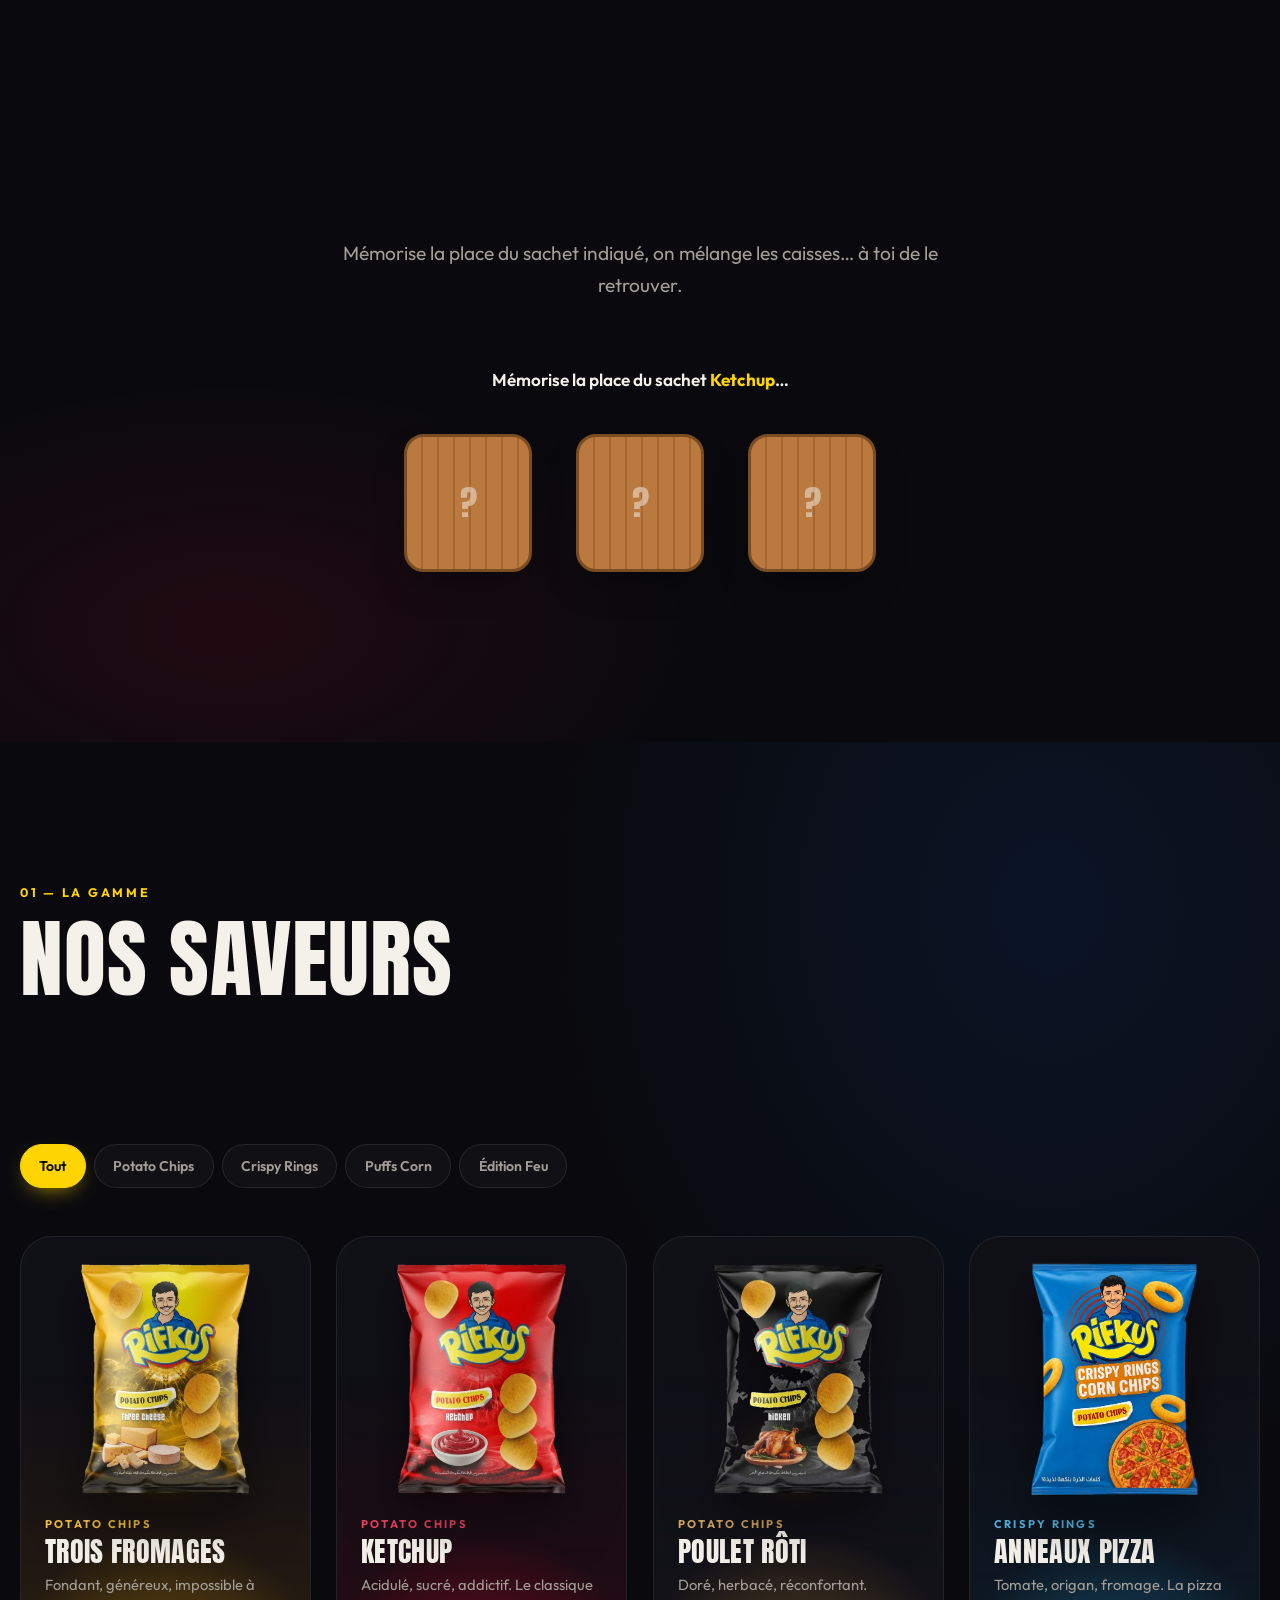
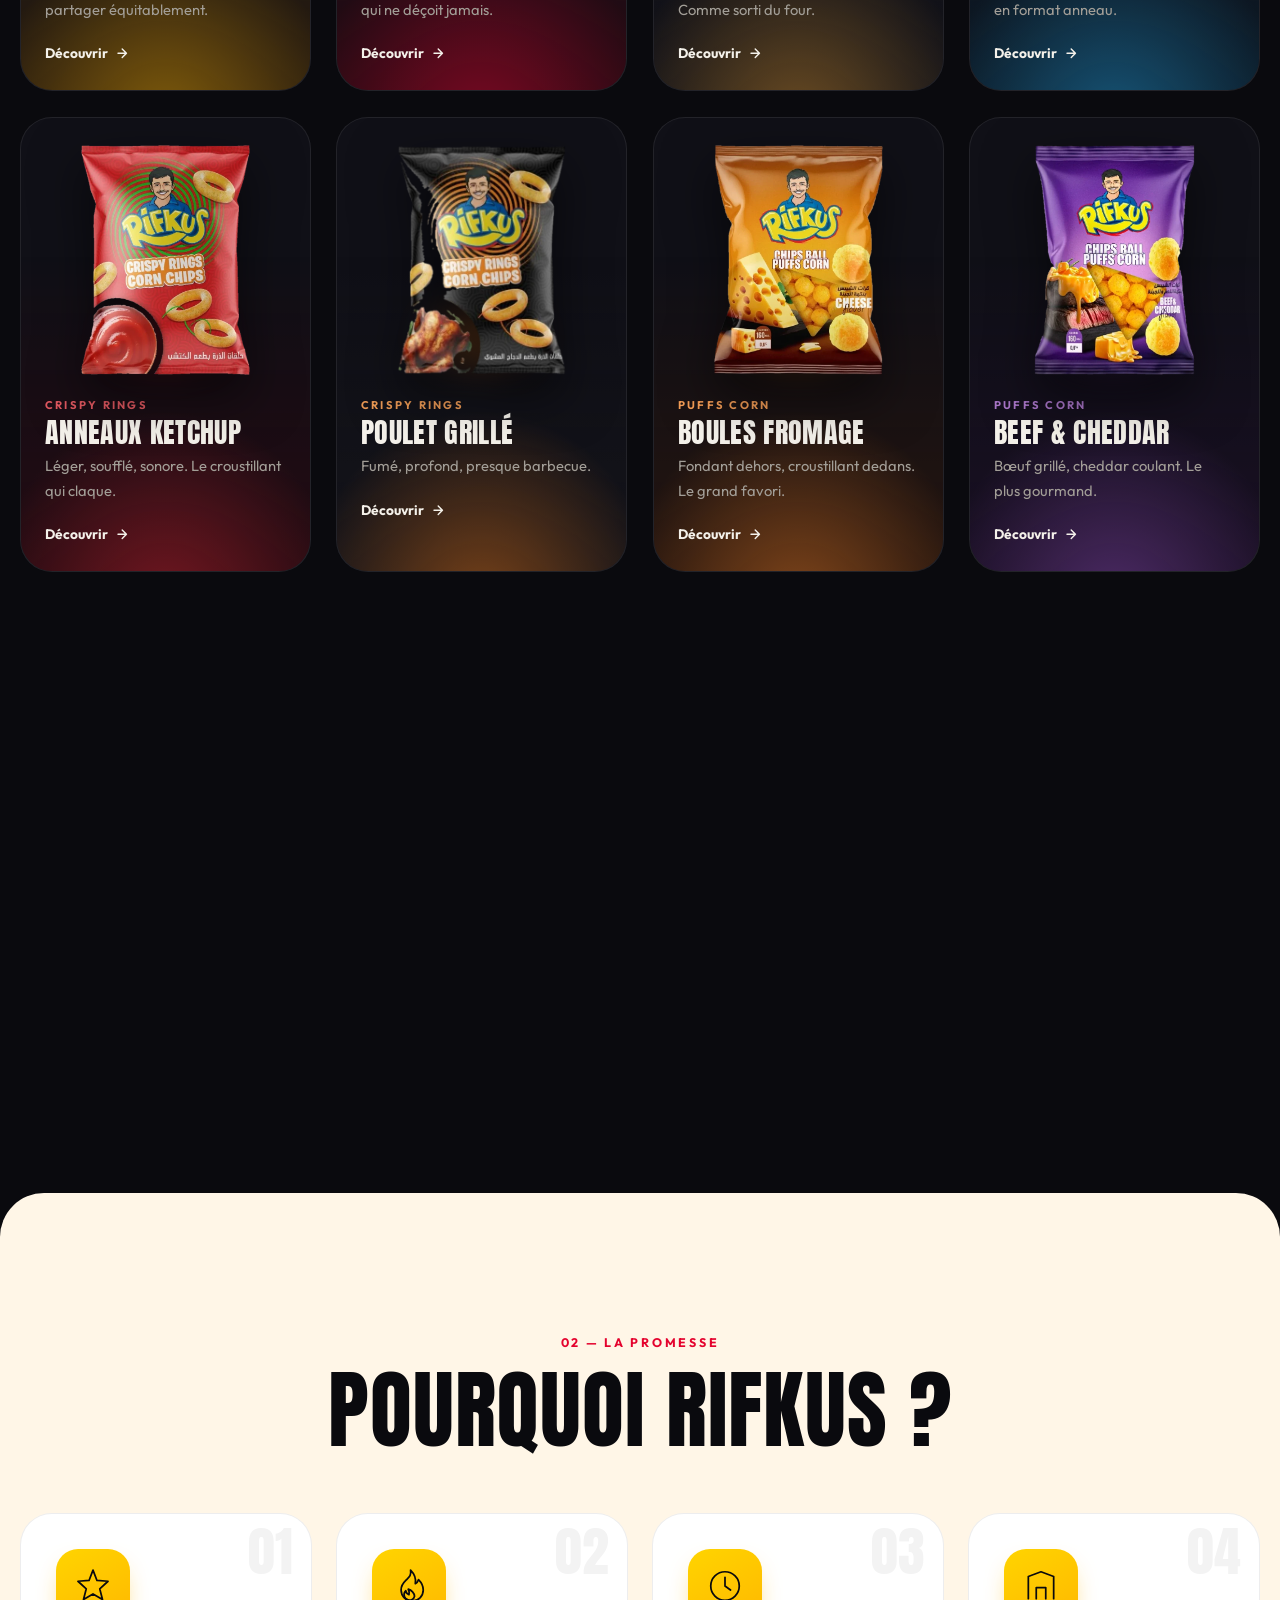
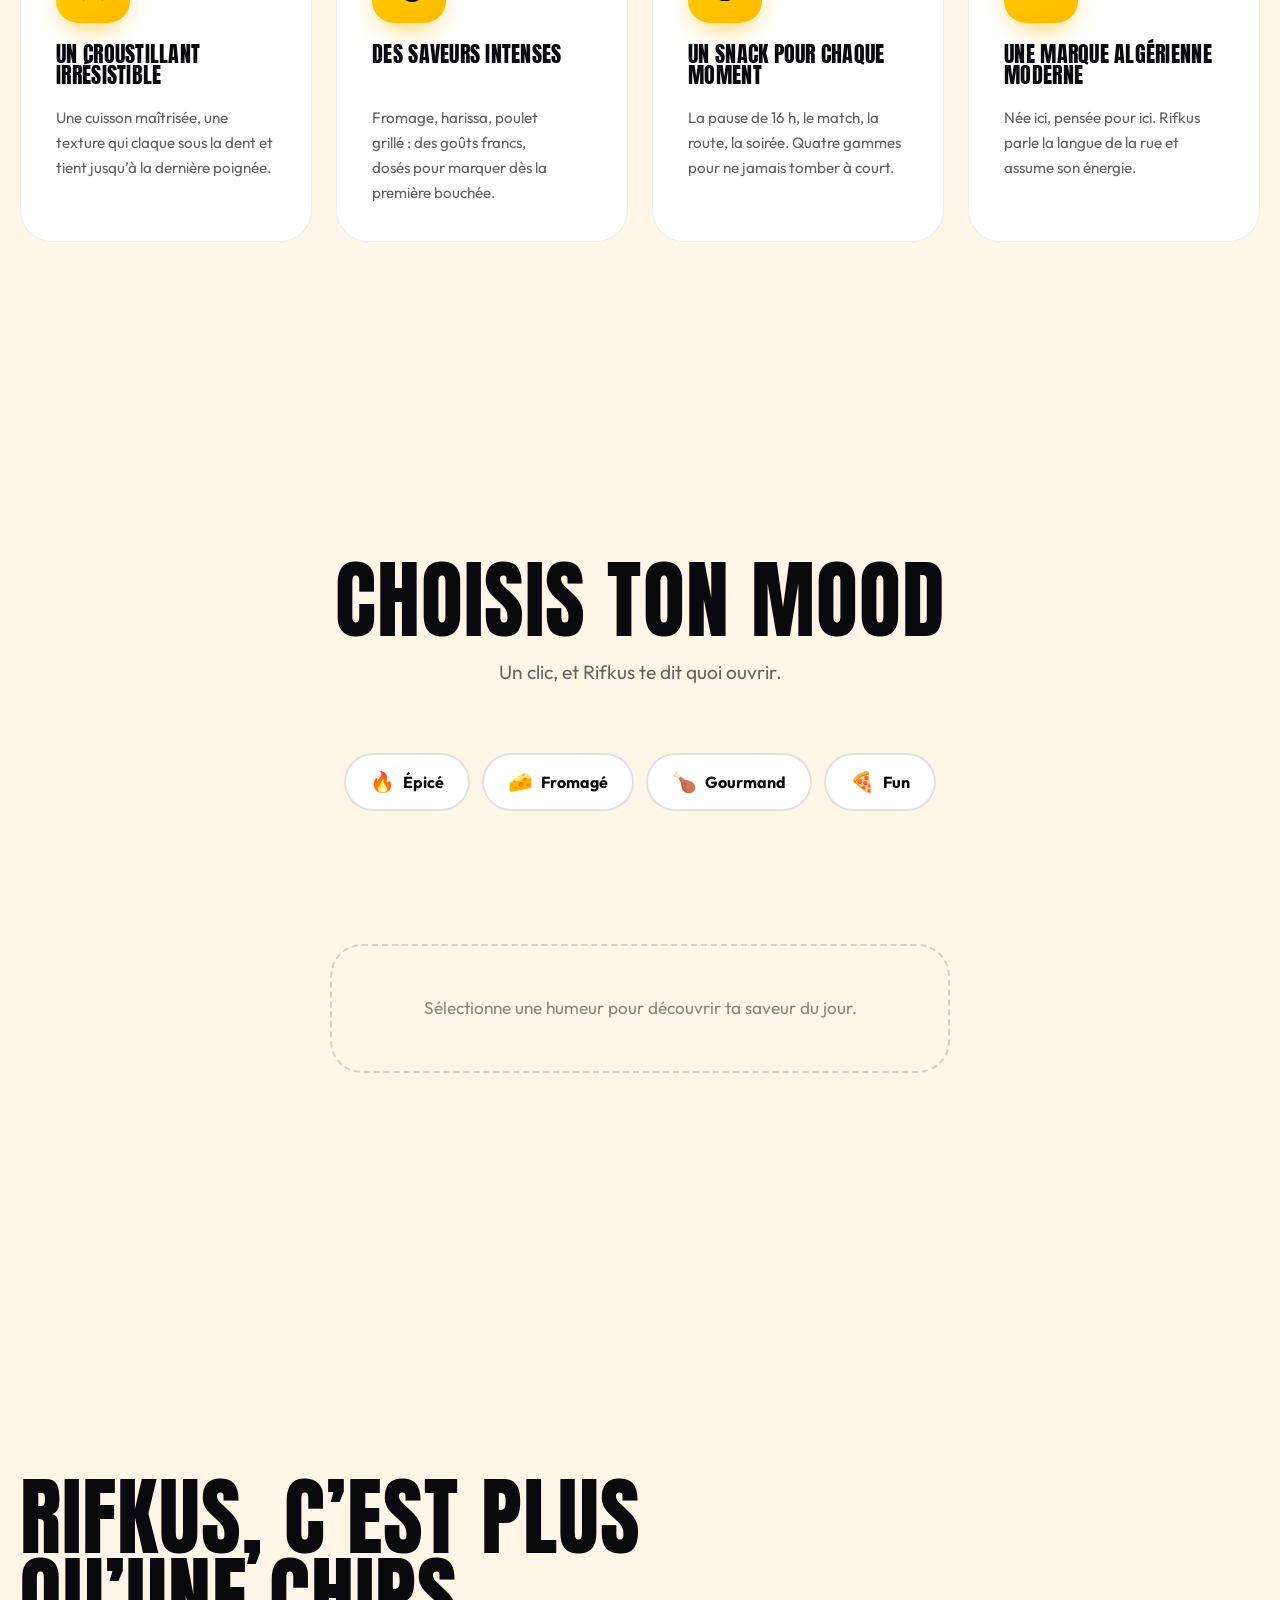
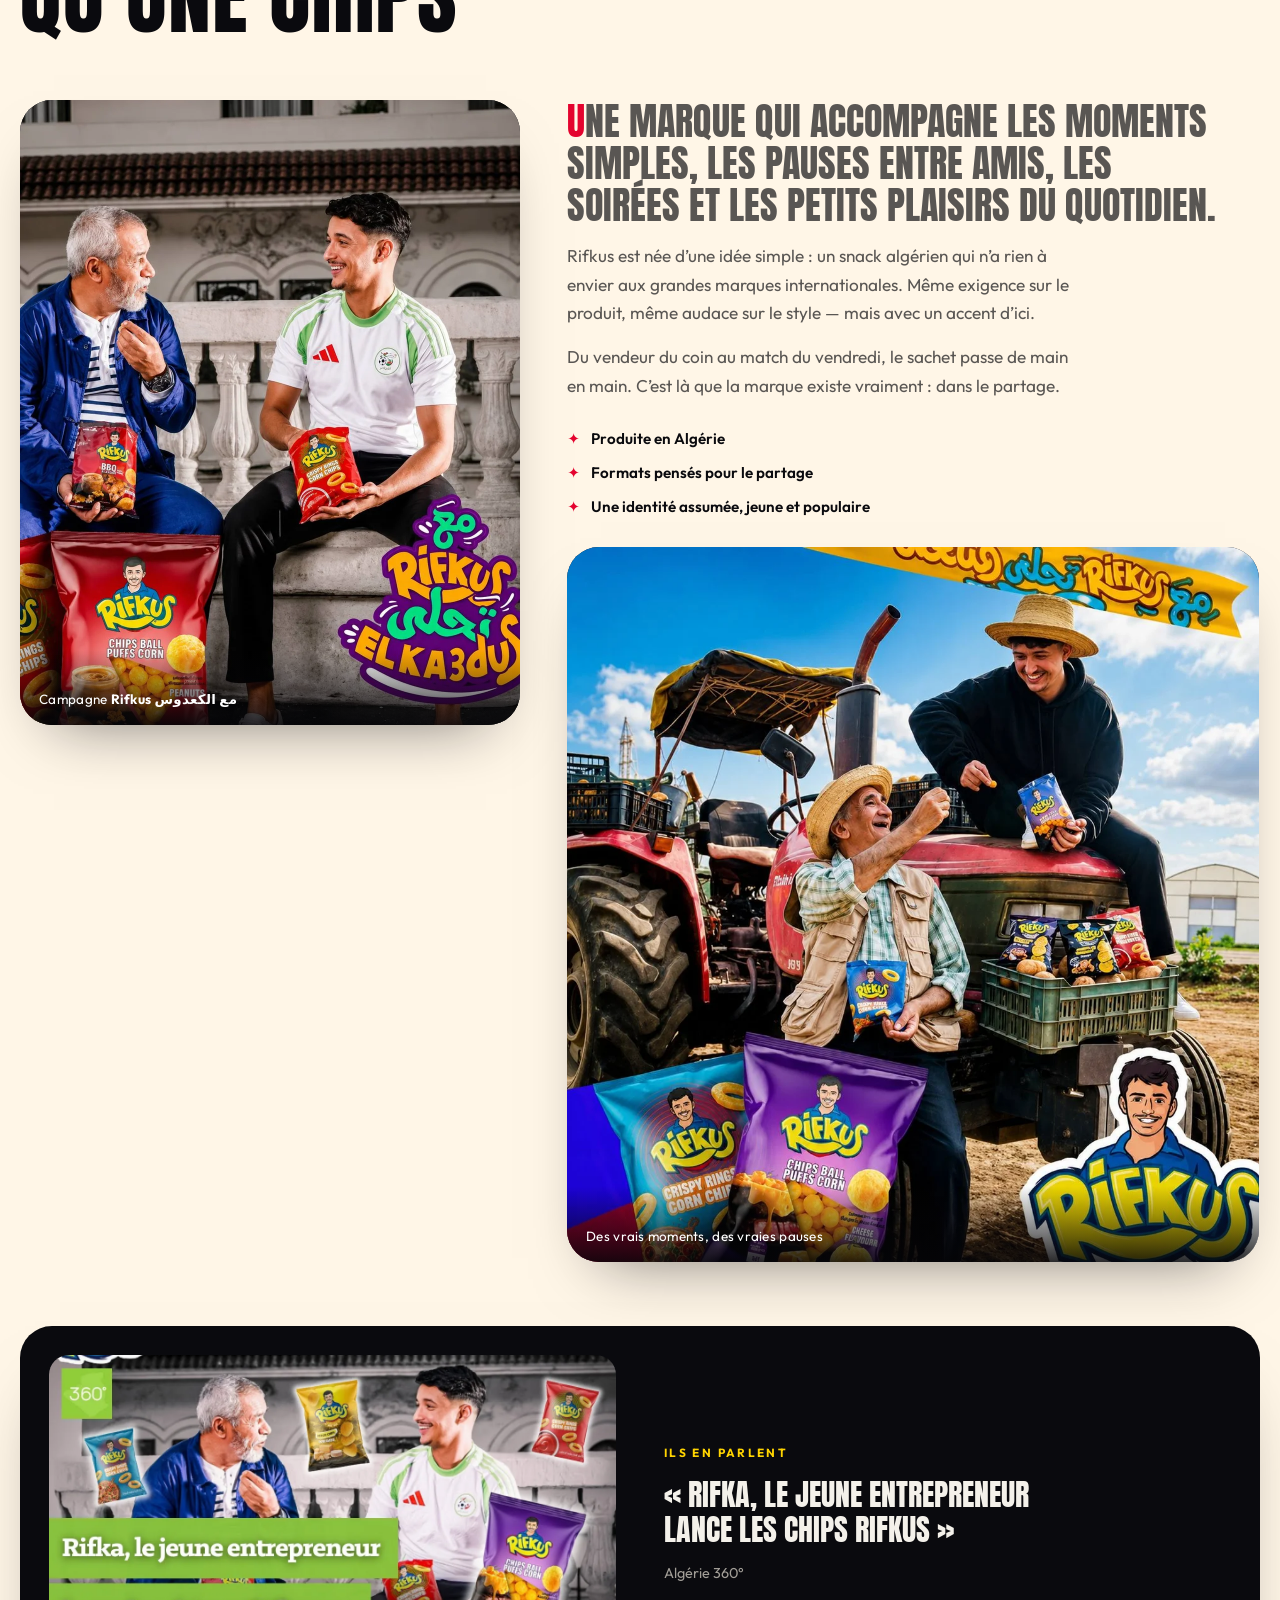
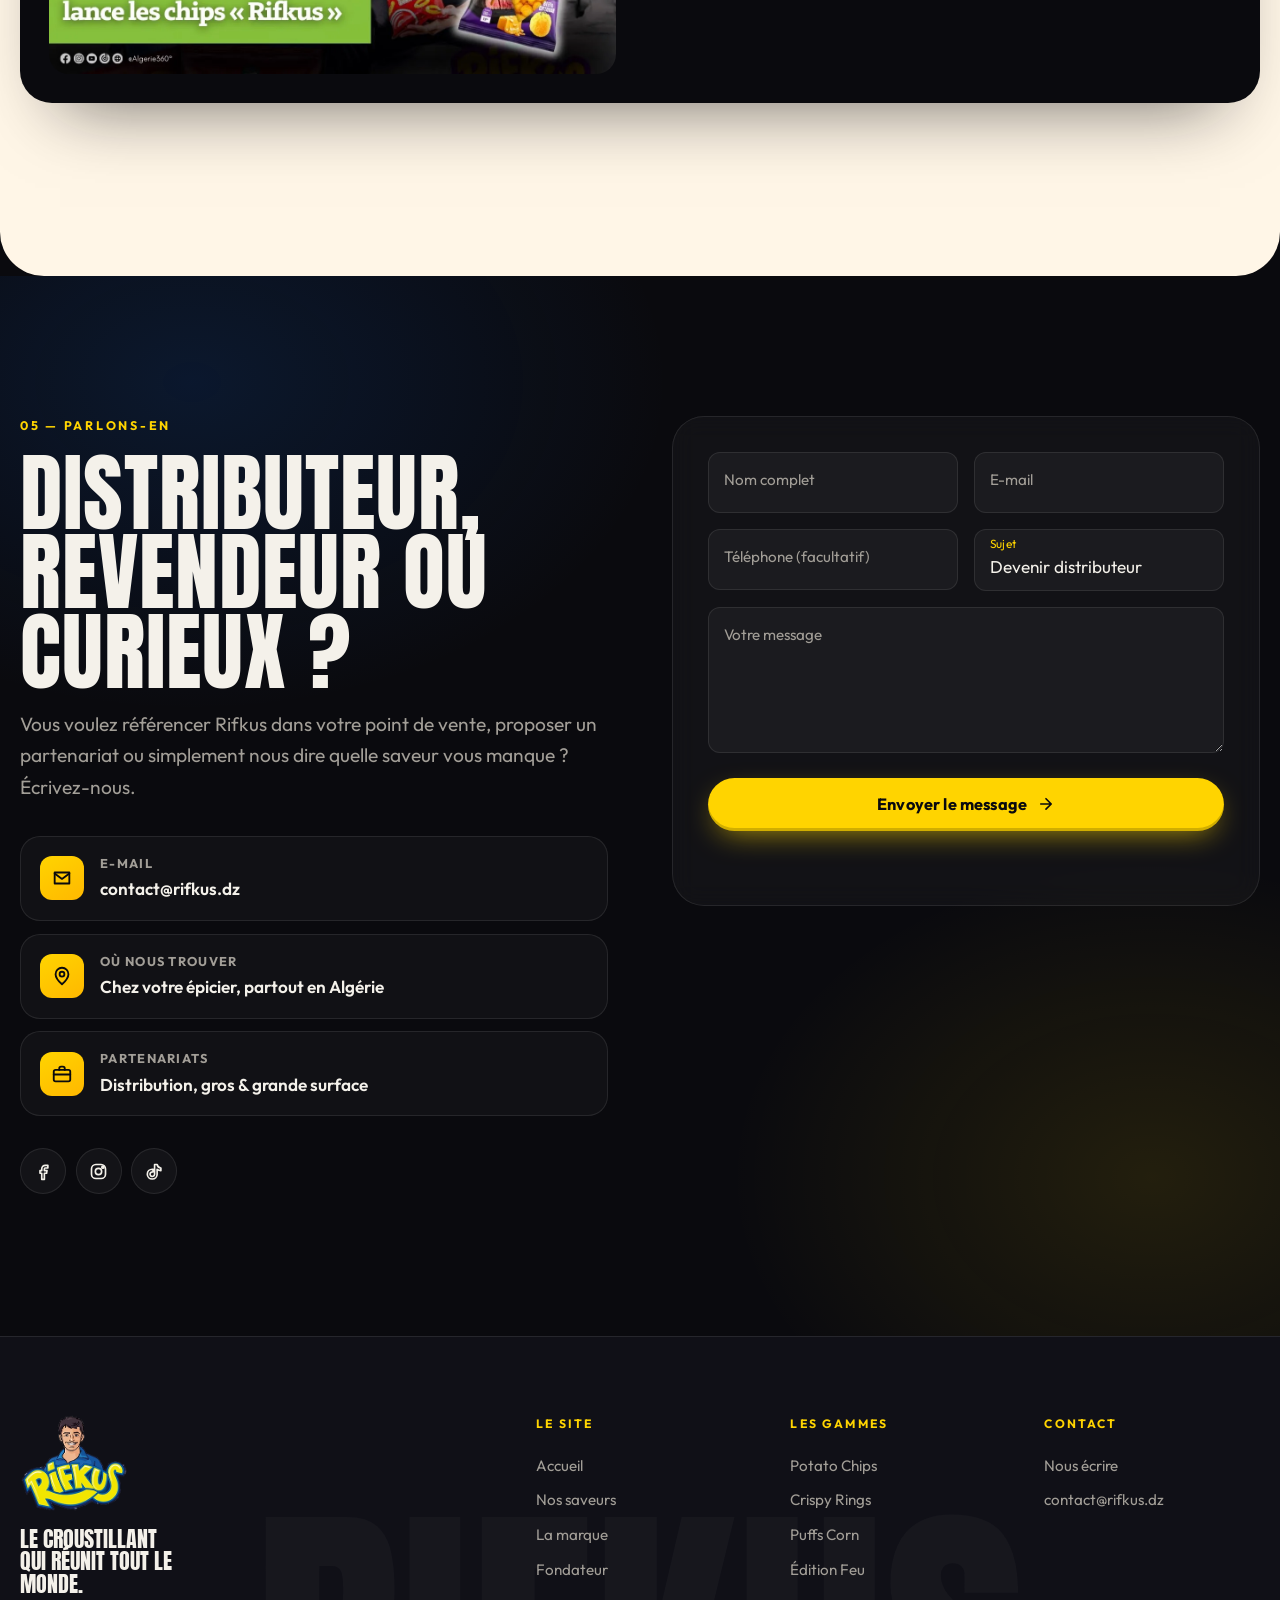
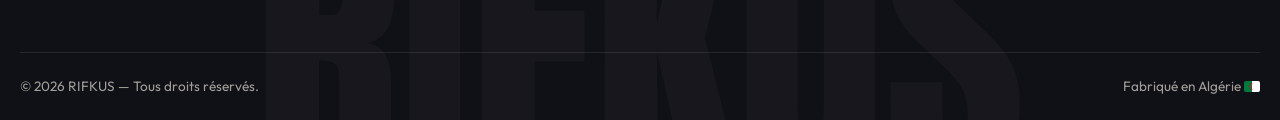
==== commit acf6b95d: "Anneaux Pizza : nouveau visuel de sachet (sisi.jpg) Le visuel fourni est un JPG sur fond bleu nuit :" ====
--- a/index.html
+++ b/index.html
@@ -281,14 +281,14 @@
       <article class="flavor-card anim" data-anim="card" data-range="rings"
         style="--f:#1E9BD7; --f-deep:#062E45"
         data-name="Anneaux Pizza" data-label="Crispy Rings"
-        data-img="assets/img/packs/rings-pizza.webp"
+        data-img="assets/img/packs/rings-pizza-v2.webp"
         data-heat="1"
         data-moment="La soirée entre potes"
         data-long="Tomate, origan et fromage sur des anneaux de maïs ultra légers. Une part de pizza à chaque bouchée, sans attendre la livraison.">
         <div class="flavor-card__bg" aria-hidden="true"></div>
         <div class="flavor-card__shine" aria-hidden="true"></div>
         <div class="flavor-card__media">
-          <img src="assets/img/packs/rings-pizza.webp" alt="Rifkus Crispy Rings saveur Pizza" width="482" height="645" loading="lazy">
+          <img src="assets/img/packs/rings-pizza-v2.webp" alt="Rifkus Crispy Rings saveur Pizza" width="463" height="645" loading="lazy">
         </div>
         <div class="flavor-card__body">
           <p class="flavor-card__range">Crispy Rings</p>
--- a/assets/css/sections.css
+++ b/assets/css/sections.css
@@ -7,17 +7,37 @@
 
 /* photo pleine page : elle couvre tout le cadre du premier écran, du logo
    en haut à gauche jusqu'au menu burger en haut à droite, bord à bord */
+/* hauteur du fondu enchaîné entre le hero et le bandeau des sachets. Déclarée
+   sur `:root` parce que les deux sections sont sœurs : chacune a besoin de la
+   même valeur, l'une pour masquer sa photo, l'autre pour remonter d'autant. */
+:root { --hero-fade: clamp(4.5rem, 14vh, 10rem); }
+
 .hero {
   position: relative;
+  z-index: 1;              /* le bandeau remonte *sous* le hero, pas dessus */
   min-height: 100svh;
   display: flex;
   align-items: flex-start;
   padding-block: clamp(6.5rem, 13vh, 8.5rem) clamp(3rem, 7vh, 5rem);
   overflow: hidden;
   isolation: isolate;
+}
+
+/* La photo du hero est portée par un calque séparé, pas par `.hero` : on peut
+   ainsi dissoudre son bas en fondu sans emporter le texte ni l'indicateur de
+   scroll. Dessous, `.pack-band` remonte de la même hauteur (margin-top
+   négatif) — la photo du plateau apparaît donc en transparence pendant que
+   celle du hero s'efface. Les deux écrans s'enchaînent sans aucune coupure. */
+.hero::before {
+  content: '';
+  position: absolute;
+  inset: 0;
+  z-index: -1;
   /* le nom porte un suffixe de version : en le changeant à chaque nouvelle
      photo, les téléphones qui gardent l'ancienne en cache la rechargent */
   background: url('../img/kv/hero-bg-v2.jpg') center 60% / cover no-repeat;
+  -webkit-mask-image: linear-gradient(to bottom, #000 calc(100% - var(--hero-fade)), transparent 100%);
+          mask-image: linear-gradient(to bottom, #000 calc(100% - var(--hero-fade)), transparent 100%);
 }
 
 .hero__grid-lines {
@@ -117,13 +137,18 @@
   color: var(--yellow);
 }
 
+/* il tombe pile dans la zone de fondu, où la photo devient claire : le fond
+   sombre translucide (même recette que `.hero__eyebrow`) le garde lisible */
 .hero__scroll {
   position: absolute;
   left: 50%; bottom: 3rem;
   transform: translateX(-50%);
   width: 26px; height: 42px;
-  border: 2px solid rgb(255 255 255 / .22);
+  border: 2px solid rgb(255 255 255 / .35);
   border-radius: 999px;
+  background: rgb(10 10 14 / .3);
+  backdrop-filter: blur(6px);
+  box-shadow: 0 6px 18px rgb(0 0 0 / .35);
   display: grid;
   justify-items: center;
   padding-top: 7px;
@@ -141,6 +166,9 @@
 }
 
 @media (max-width: 980px) {
+  /* le hero est bien plus court ici : un fondu long remonterait jusque sous
+     les chiffres, on le resserre */
+  :root { --hero-fade: clamp(3rem, 9vh, 5.5rem); }
   .hero { min-height: auto; }
   .hero__scroll { display: none; }
 }
@@ -155,7 +183,12 @@
 
 .pack-band {
   position: relative;
-  padding-block: clamp(3.5rem, 9vw, 6.5rem);
+  z-index: 0;
+  /* on remonte sous le hero de la hauteur exacte de son fondu, et on rend le
+     padding du haut d'autant : la zone de recouvrement sert au fondu enchaîné,
+     les sachets restent à la même place qu'avant. */
+  margin-top: calc(var(--hero-fade) * -1);
+  padding-block: calc(var(--hero-fade) + clamp(3.5rem, 9vw, 6.5rem)) clamp(3.5rem, 9vw, 6.5rem);
   /* photo de plateau en bois : les sachets détourés s'y posent naturellement,
      au lieu de flotter sur l'aplat noir de la page */
   background: url('../img/kv/pack-band-bg.jpg') center / cover no-repeat;
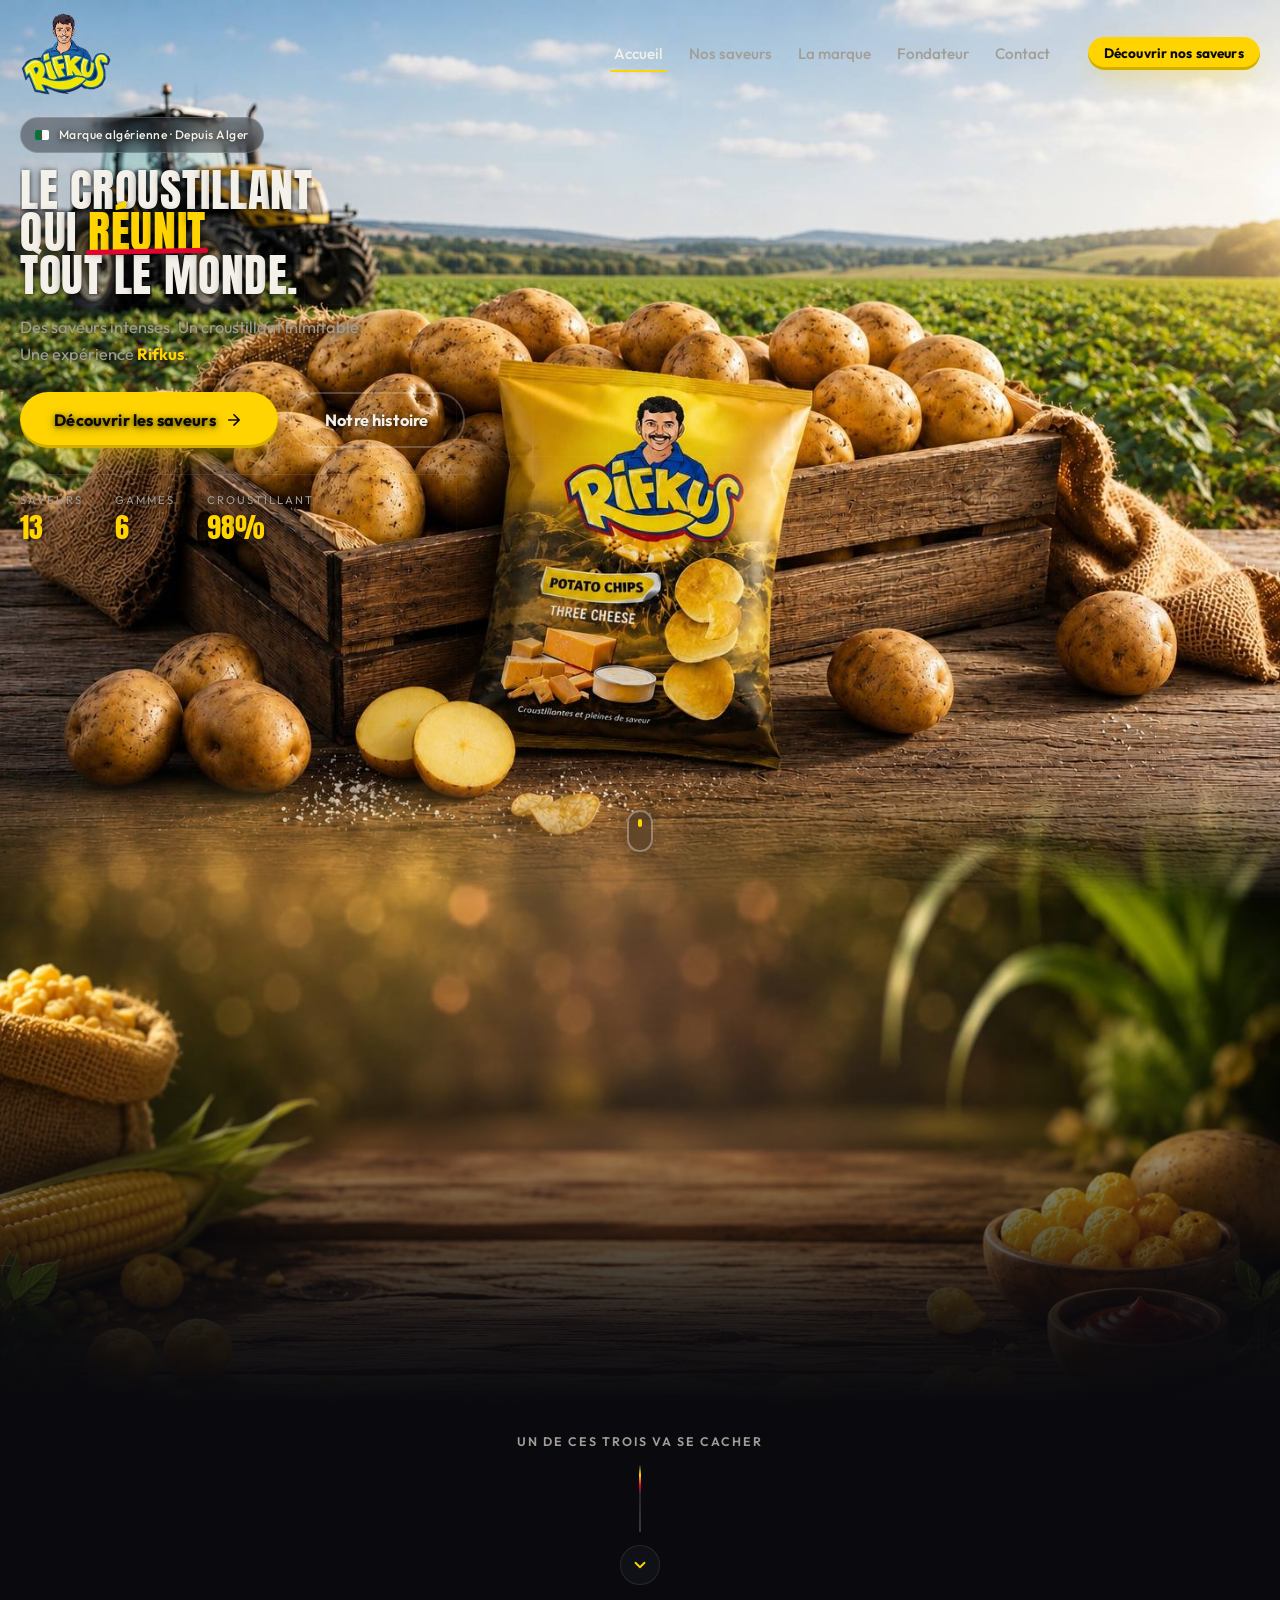
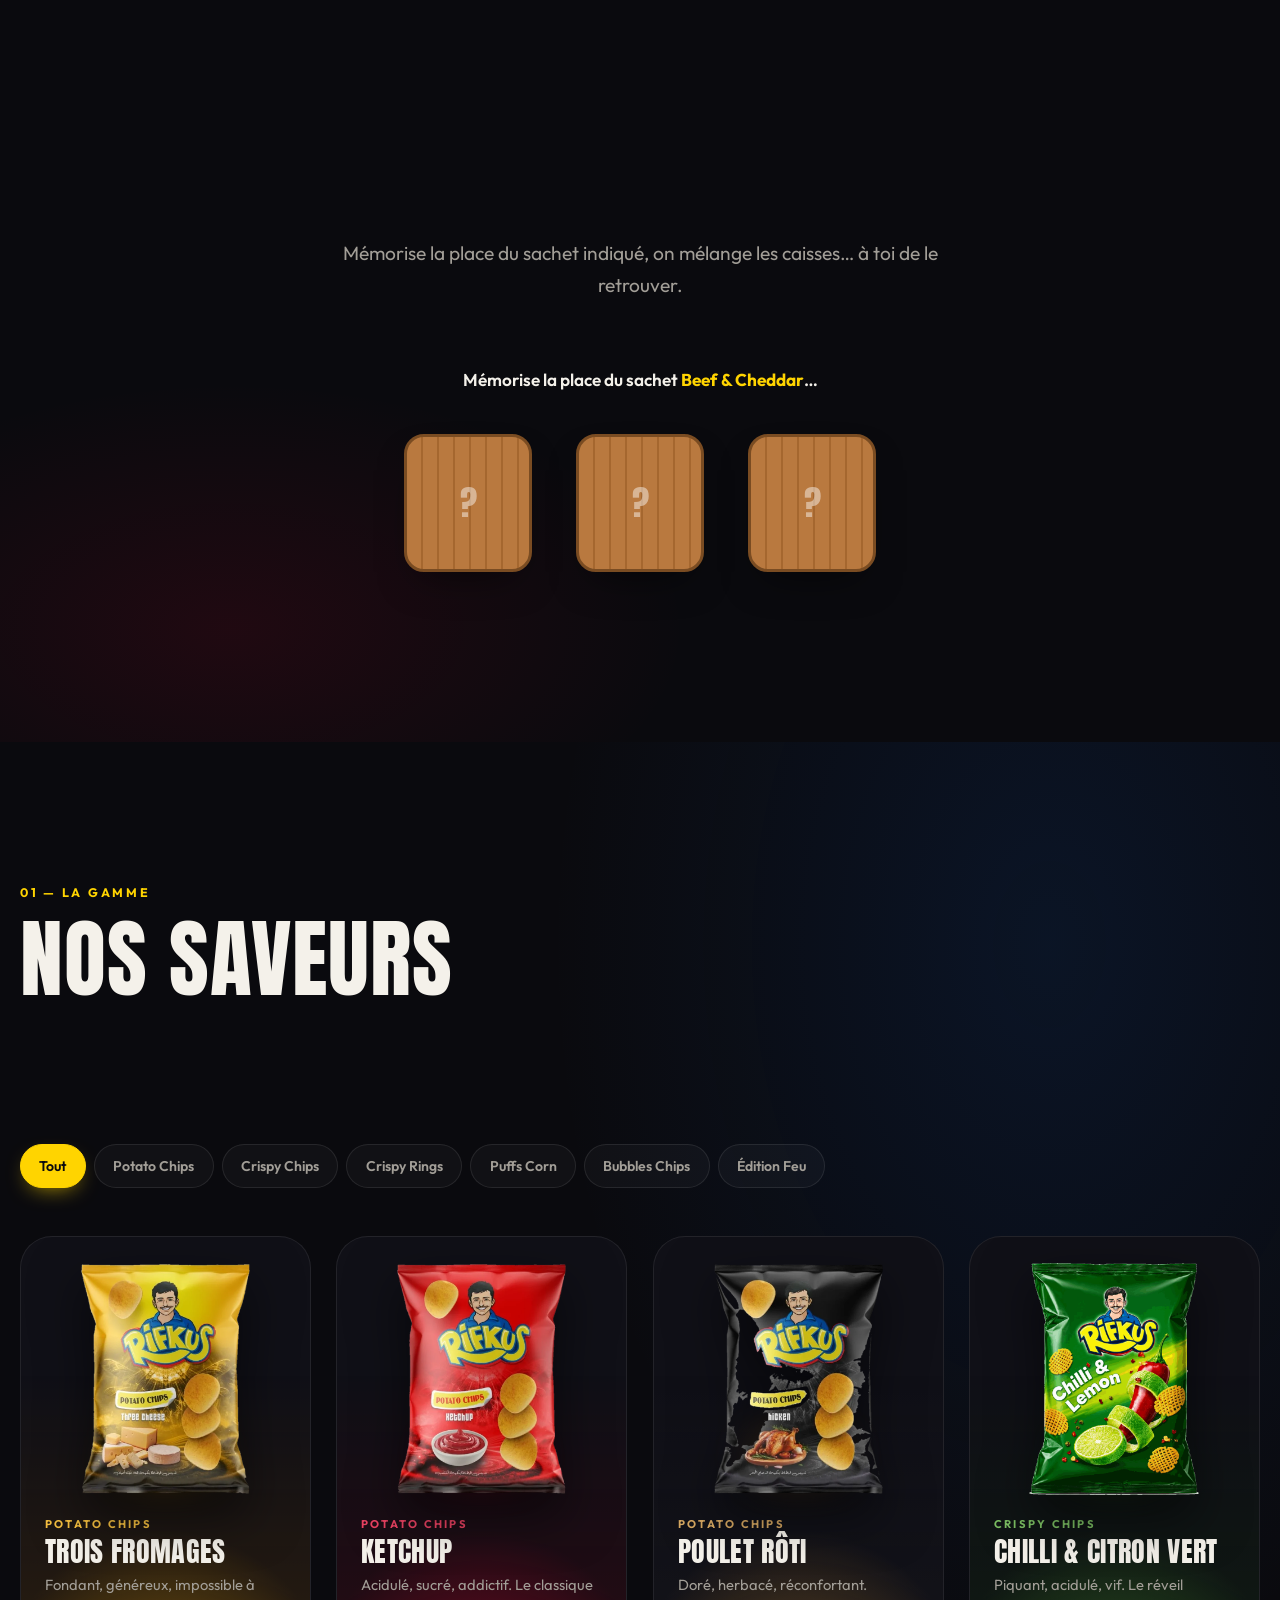
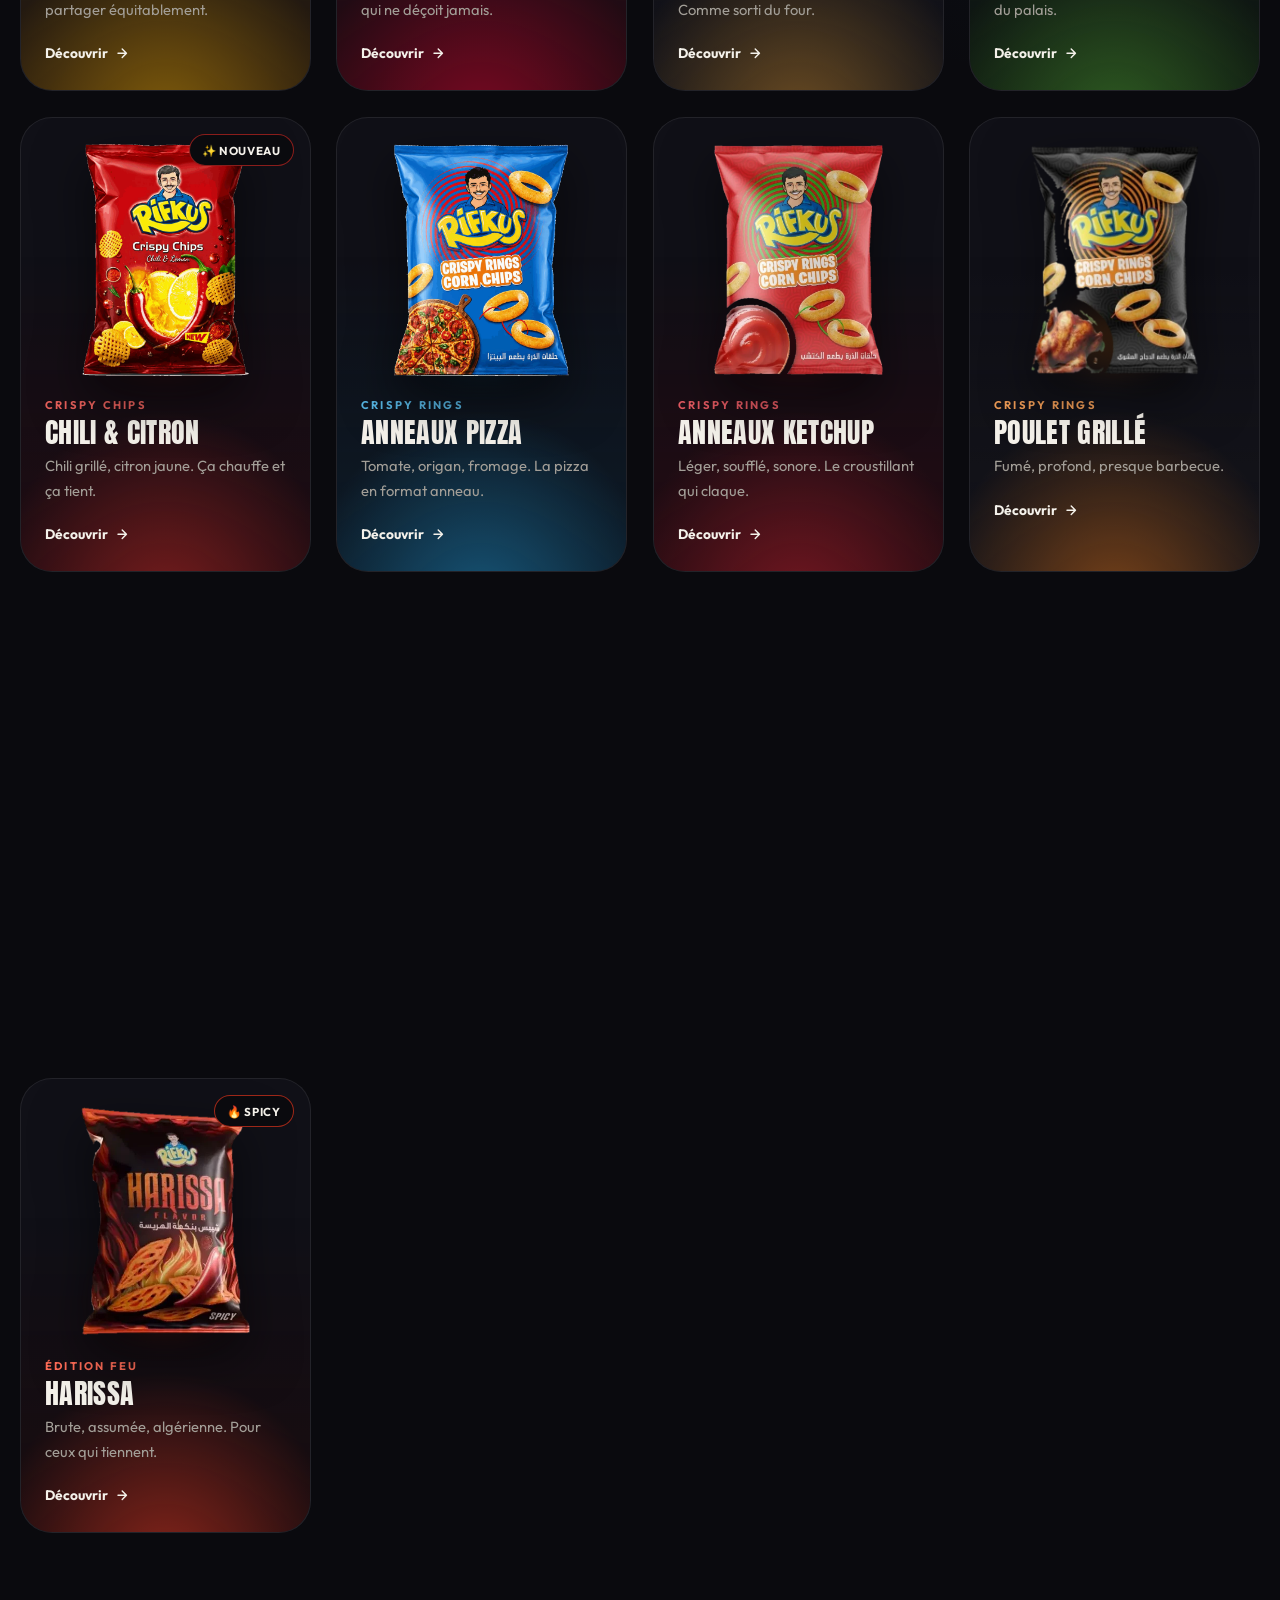
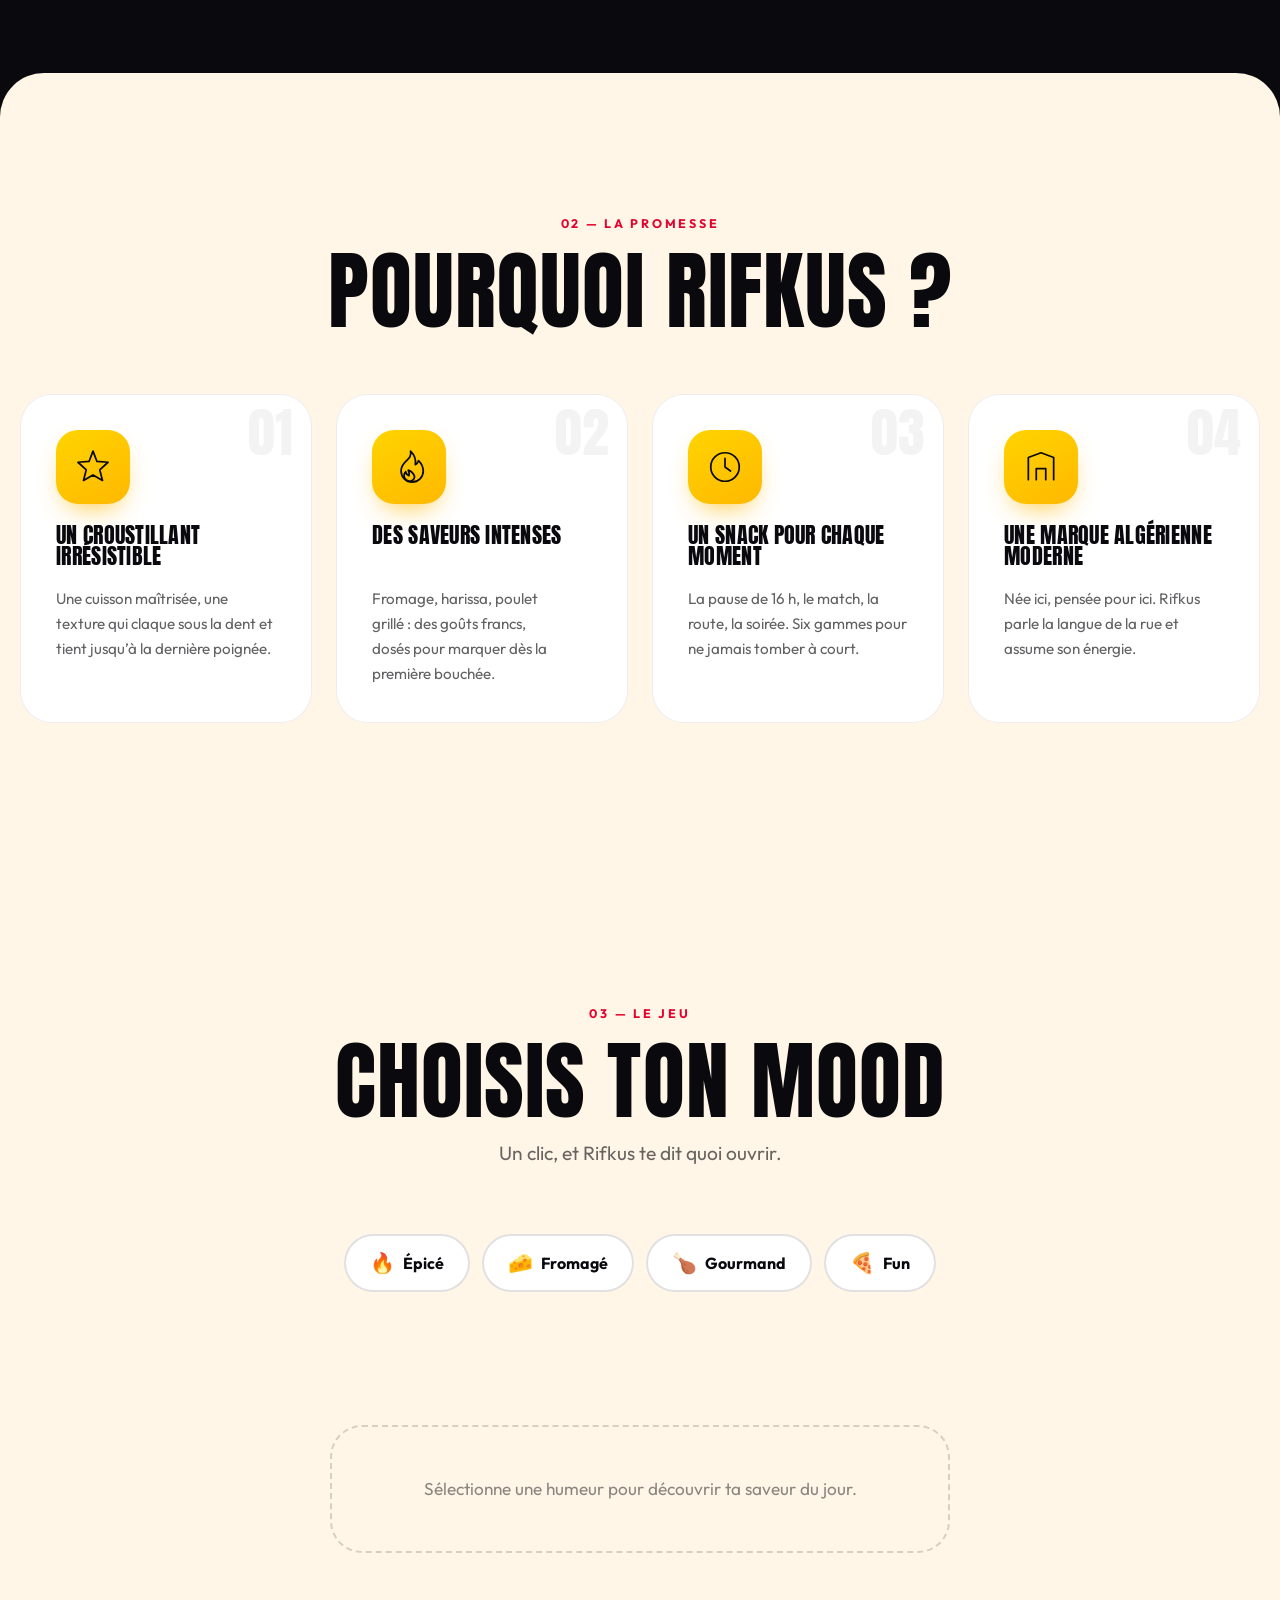
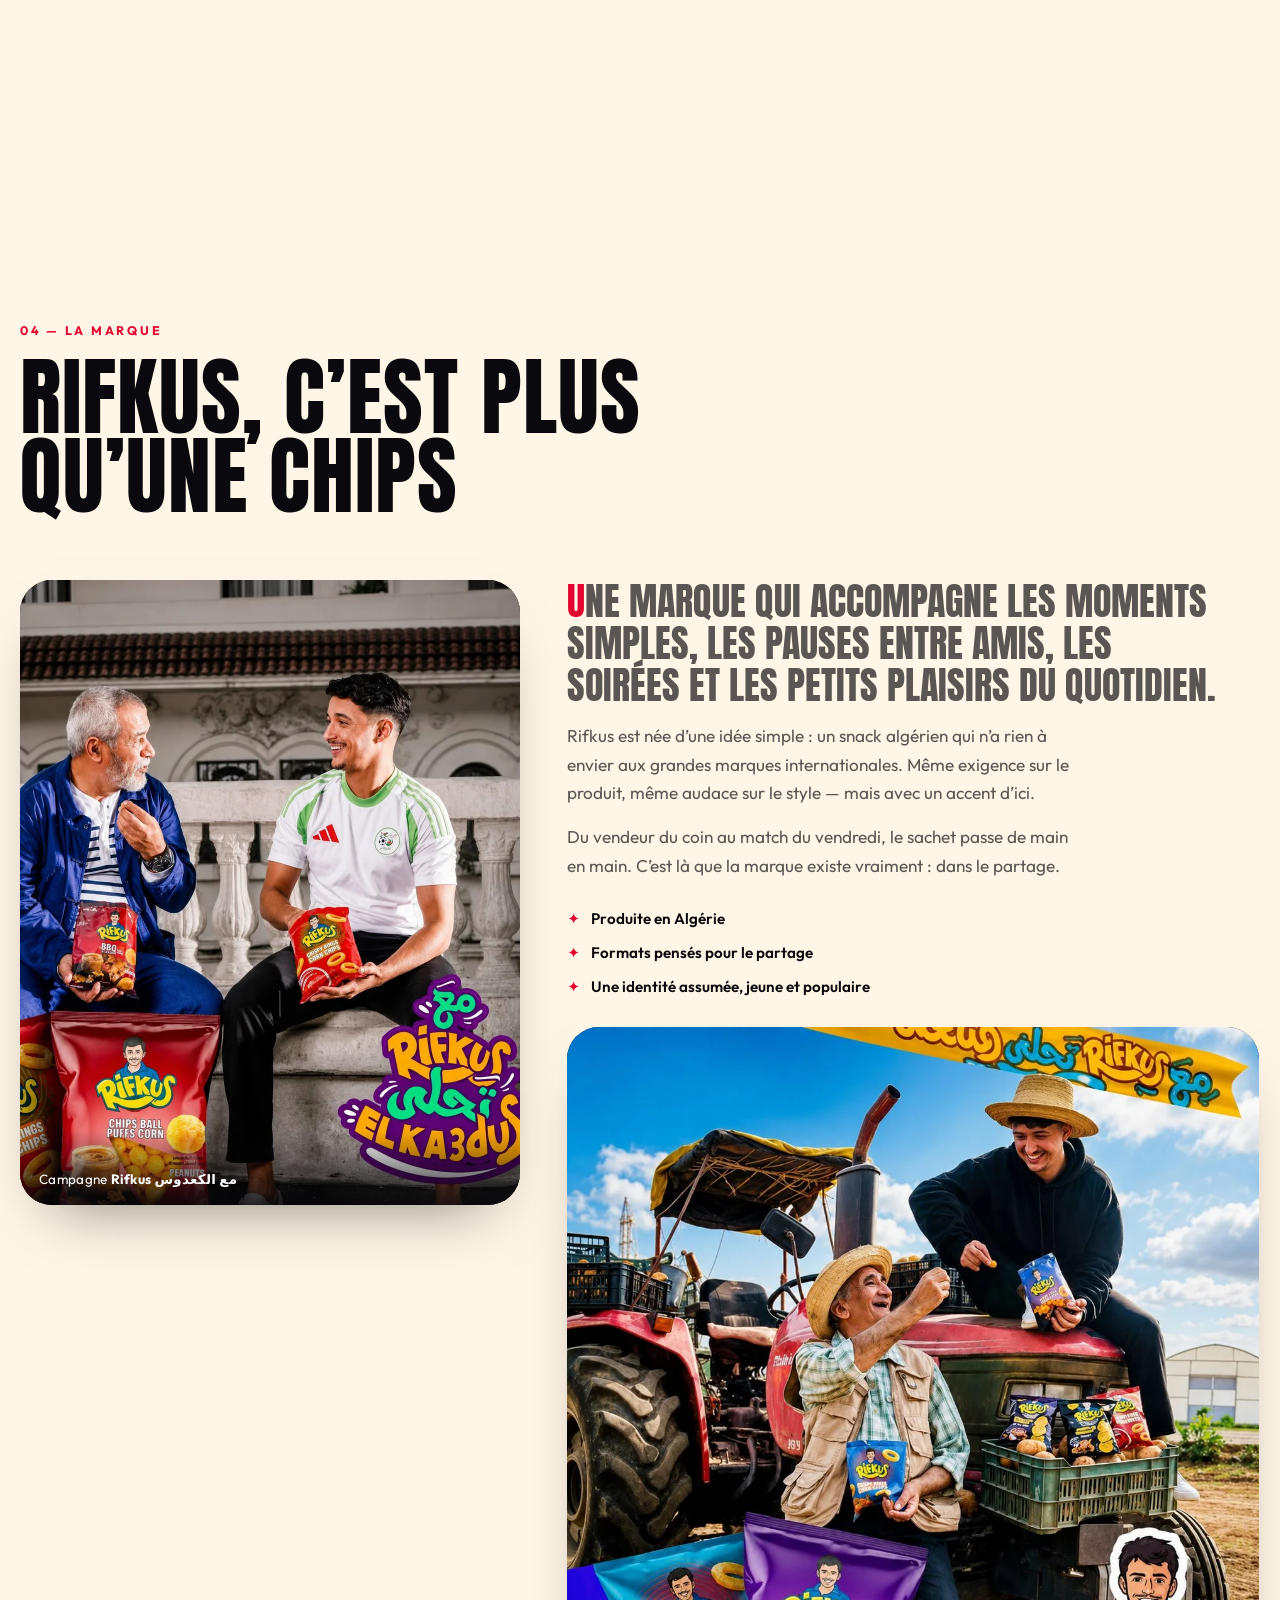
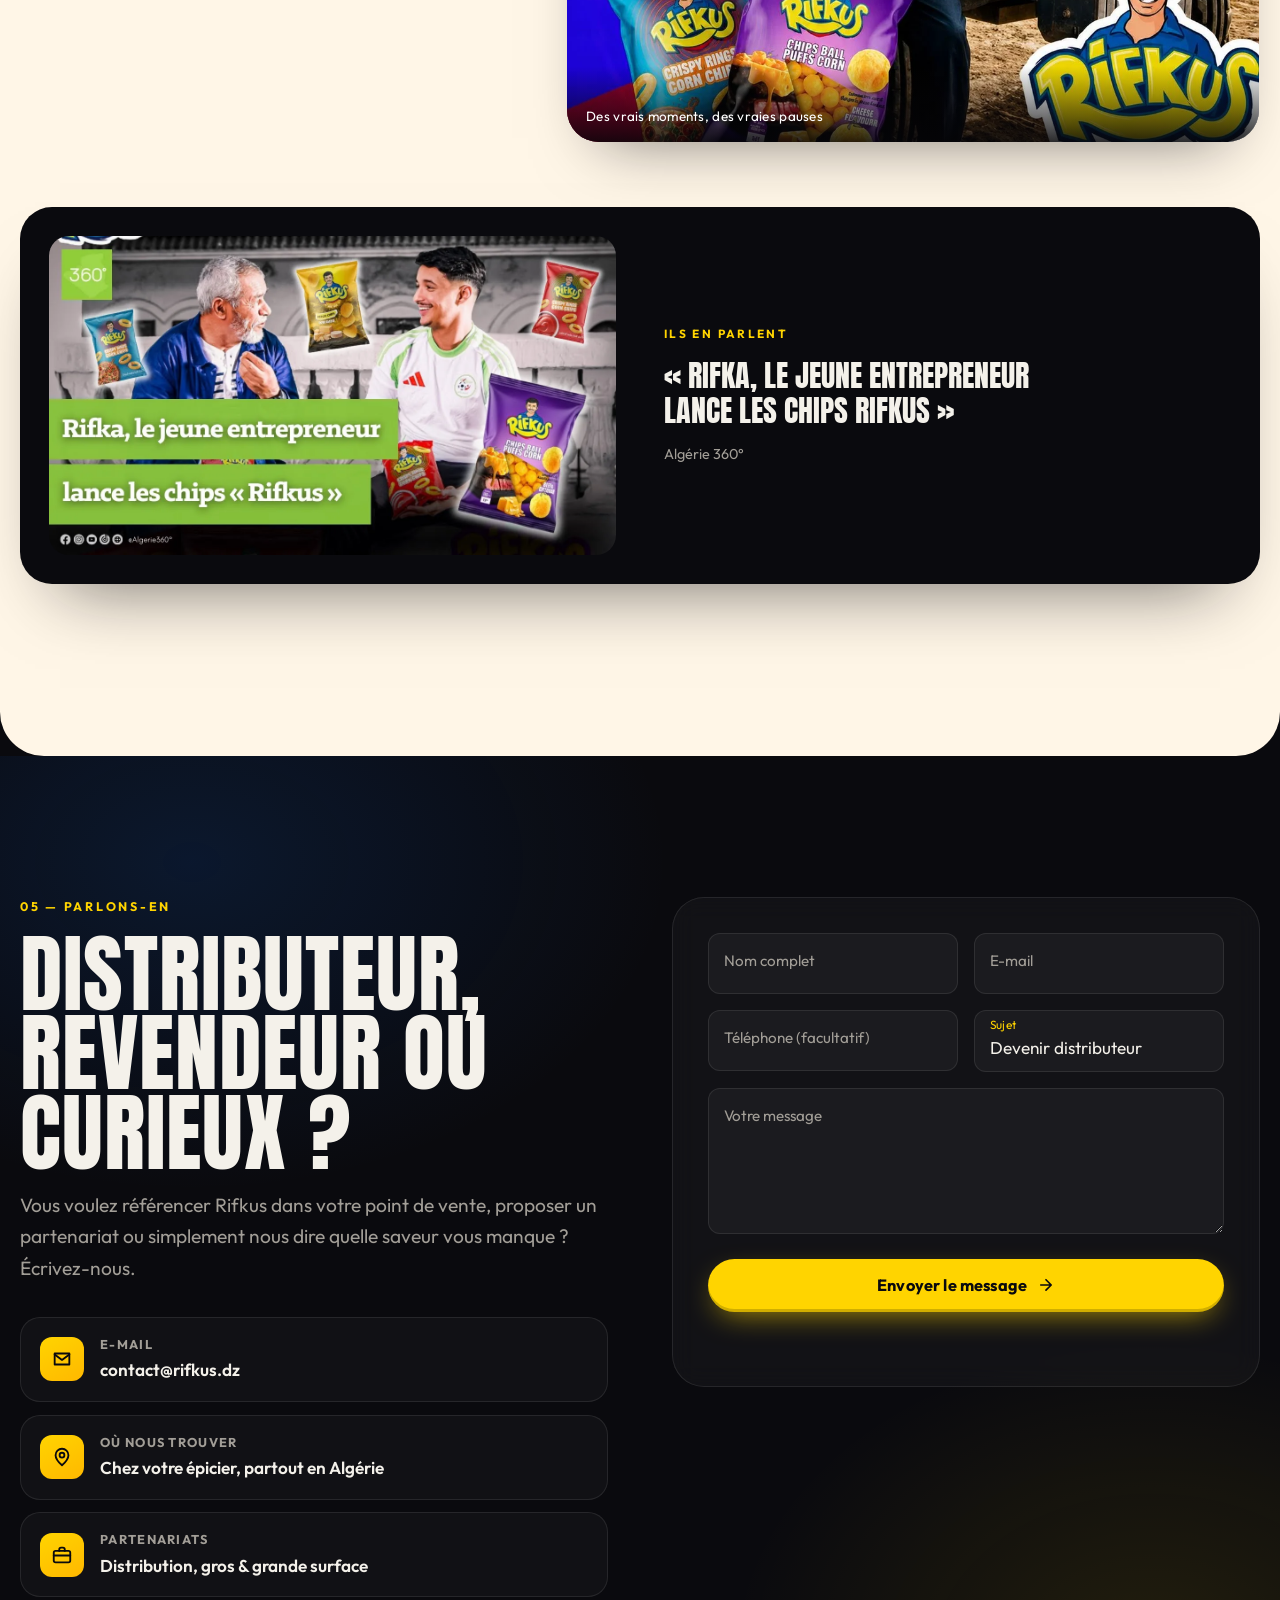
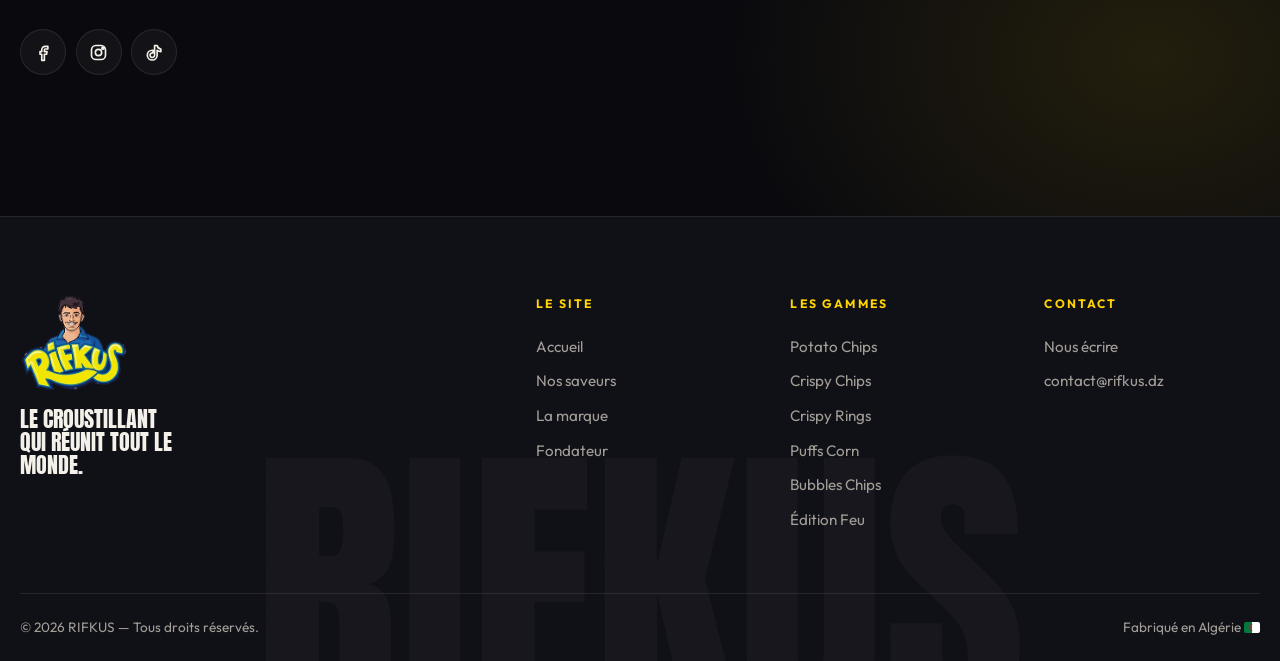
==== commit 01e9a25a: "Trois nouvelles saveurs + hero mobile recadre Gamme : - Anneaux Pizza reprend le visuel du sachet bl" ====
--- a/index.html
+++ b/index.html
@@ -109,8 +109,8 @@
       </div>
 
       <dl class="hero__stats anim" data-anim="up" data-delay="680">
-        <div><dt>Saveurs</dt><dd><span class="count" data-count="10">10</span></dd></div>
-        <div><dt>Gammes</dt><dd><span class="count" data-count="4">4</span></dd></div>
+        <div><dt>Saveurs</dt><dd><span class="count" data-count="13">13</span></dd></div>
+        <div><dt>Gammes</dt><dd><span class="count" data-count="6">6</span></dd></div>
         <div><dt>Croustillant</dt><dd><span class="count" data-count="100">100</span>%</dd></div>
       </dl>
     </div>
@@ -203,7 +203,7 @@
       <p class="section__kicker anim" data-anim="up">01 — La gamme</p>
       <h2 class="section__title anim" data-anim="words">Nos saveurs</h2>
       <p class="section__lead anim" data-anim="up" data-delay="120">
-        Quatre gammes, dix caractères. Chaque sachet Rifkus a sa personnalité,
+        Six gammes, treize caractères. Chaque sachet Rifkus a sa personnalité,
         sa couleur et son moment.
       </p>
     </header>
@@ -211,8 +211,10 @@
     <div class="filters anim" data-anim="up" data-delay="160" role="tablist" aria-label="Filtrer les saveurs">
       <button class="filter is-active" data-filter="all" role="tab" aria-selected="true">Tout</button>
       <button class="filter" data-filter="chips" role="tab" aria-selected="false">Potato Chips</button>
+      <button class="filter" data-filter="crispy" role="tab" aria-selected="false">Crispy Chips</button>
       <button class="filter" data-filter="rings" role="tab" aria-selected="false">Crispy Rings</button>
       <button class="filter" data-filter="puffs" role="tab" aria-selected="false">Puffs Corn</button>
+      <button class="filter" data-filter="bubbles" role="tab" aria-selected="false">Bubbles Chips</button>
       <button class="filter" data-filter="feu" role="tab" aria-selected="false">Édition Feu</button>
     </div>
 
@@ -278,17 +280,58 @@
         </div>
       </article>
 
+      <article class="flavor-card anim" data-anim="card" data-range="crispy"
+        style="--f:#4FA82E; --f-deep:#0E2D08"
+        data-name="Chilli &amp; Citron Vert" data-label="Crispy Chips"
+        data-img="assets/img/packs/crispy-chilli-citron-vert.png"
+        data-heat="3"
+        data-moment="L’apéro qui réveille"
+        data-long="Le piment frais et le zeste de citron vert sur une chips gaufrée au maillage serré. Ça pique juste ce qu’il faut, puis l’acidulé passe derrière et relance la main vers le sachet.">
+        <div class="flavor-card__bg" aria-hidden="true"></div>
+        <div class="flavor-card__shine" aria-hidden="true"></div>
+        <div class="flavor-card__media">
+          <img src="assets/img/packs/crispy-chilli-citron-vert.png" alt="Rifkus Crispy Chips saveur Chilli &amp; Citron Vert" width="572" height="780" loading="lazy">
+        </div>
+        <div class="flavor-card__body">
+          <p class="flavor-card__range">Crispy Chips</p>
+          <h3 class="flavor-card__name">Chilli &amp; Citron Vert</h3>
+          <p class="flavor-card__desc">Piquant, acidulé, vif. Le réveil du palais.</p>
+          <span class="flavor-card__cta">Découvrir <svg viewBox="0 0 24 24" aria-hidden="true"><path d="M5 12h13M12 5l7 7-7 7"/></svg></span>
+        </div>
+      </article>
+
+      <article class="flavor-card anim" data-anim="card" data-range="crispy"
+        style="--f:#E02B24; --f-deep:#3A0308"
+        data-name="Chili &amp; Citron" data-label="Crispy Chips"
+        data-img="assets/img/packs/crispy-chili-citron.png"
+        data-heat="4"
+        data-moment="Le match du vendredi"
+        data-long="La version chaude du duo : chili grillé et citron jaune sur la même chips gaufrée. Plus ronde, plus intense, elle chauffe lentement et ne redescend qu’au dernier morceau.">
+        <div class="flavor-card__bg" aria-hidden="true"></div>
+        <div class="flavor-card__shine" aria-hidden="true"></div>
+        <span class="flavor-card__badge">✨ Nouveau</span>
+        <div class="flavor-card__media">
+          <img src="assets/img/packs/crispy-chili-citron.png" alt="Rifkus Crispy Chips saveur Chili &amp; Citron" width="560" height="780" loading="lazy">
+        </div>
+        <div class="flavor-card__body">
+          <p class="flavor-card__range">Crispy Chips</p>
+          <h3 class="flavor-card__name">Chili &amp; Citron</h3>
+          <p class="flavor-card__desc">Chili grillé, citron jaune. Ça chauffe et ça tient.</p>
+          <span class="flavor-card__cta">Découvrir <svg viewBox="0 0 24 24" aria-hidden="true"><path d="M5 12h13M12 5l7 7-7 7"/></svg></span>
+        </div>
+      </article>
+
       <article class="flavor-card anim" data-anim="card" data-range="rings"
         style="--f:#1E9BD7; --f-deep:#062E45"
         data-name="Anneaux Pizza" data-label="Crispy Rings"
-        data-img="assets/img/packs/rings-pizza-v2.webp"
+        data-img="assets/img/packs/rings-pizza-v3.png"
         data-heat="1"
         data-moment="La soirée entre potes"
         data-long="Tomate, origan et fromage sur des anneaux de maïs ultra légers. Une part de pizza à chaque bouchée, sans attendre la livraison.">
         <div class="flavor-card__bg" aria-hidden="true"></div>
         <div class="flavor-card__shine" aria-hidden="true"></div>
         <div class="flavor-card__media">
-          <img src="assets/img/packs/rings-pizza-v2.webp" alt="Rifkus Crispy Rings saveur Pizza" width="463" height="645" loading="lazy">
+          <img src="assets/img/packs/rings-pizza-v3.png" alt="Rifkus Crispy Rings saveur Pizza" width="586" height="780" loading="lazy">
         </div>
         <div class="flavor-card__body">
           <p class="flavor-card__range">Crispy Rings</p>
@@ -398,6 +441,26 @@
         </div>
       </article>
 
+      <article class="flavor-card anim" data-anim="card" data-range="bubbles"
+        style="--f:#F5C542; --f-deep:#4A3305"
+        data-name="Miel &amp; Moutarde" data-label="Bubbles Chips"
+        data-img="assets/img/packs/bubbles-miel-moutarde.png"
+        data-heat="1" data-kcal="150"
+        data-moment="Le goûter partagé"
+        data-long="Des bulles de maïs soufflé, légères comme rien, où le miel adoucit la moutarde sans l’effacer. Sucré au début, relevé à la fin — la saveur qui surprend tout le monde au premier essai.">
+        <div class="flavor-card__bg" aria-hidden="true"></div>
+        <div class="flavor-card__shine" aria-hidden="true"></div>
+        <div class="flavor-card__media">
+          <img src="assets/img/packs/bubbles-miel-moutarde.png" alt="Rifkus Bubbles Chips saveur Miel &amp; Moutarde" width="723" height="780" loading="lazy">
+        </div>
+        <div class="flavor-card__body">
+          <p class="flavor-card__range">Bubbles Chips</p>
+          <h3 class="flavor-card__name">Miel &amp; Moutarde</h3>
+          <p class="flavor-card__desc">Doux puis relevé. Léger comme une bulle.</p>
+          <span class="flavor-card__cta">Découvrir <svg viewBox="0 0 24 24" aria-hidden="true"><path d="M5 12h13M12 5l7 7-7 7"/></svg></span>
+        </div>
+      </article>
+
       <article class="flavor-card flavor-card--fire anim" data-anim="card" data-range="feu"
         style="--f:#FF3B1F; --f-deep:#2A0400"
         data-name="Harissa" data-label="Édition Feu"
@@ -457,7 +520,7 @@
           <svg viewBox="0 0 48 48"><circle cx="24" cy="24" r="18"/><path d="M24 13v11l7 5"/></svg>
         </div>
         <h3>Un snack pour chaque moment</h3>
-        <p>La pause de 16&nbsp;h, le match, la route, la soirée. Quatre gammes pour ne jamais tomber à court.</p>
+        <p>La pause de 16&nbsp;h, le match, la route, la soirée. Six gammes pour ne jamais tomber à court.</p>
         <span class="why__num" aria-hidden="true">03</span>
       </article>
 
@@ -673,8 +736,10 @@
       <div>
         <h4>Les gammes</h4>
         <a href="#saveurs" data-jump="chips">Potato Chips</a>
+        <a href="#saveurs" data-jump="crispy">Crispy Chips</a>
         <a href="#saveurs" data-jump="rings">Crispy Rings</a>
         <a href="#saveurs" data-jump="puffs">Puffs Corn</a>
+        <a href="#saveurs" data-jump="bubbles">Bubbles Chips</a>
         <a href="#saveurs" data-jump="feu">Édition Feu</a>
       </div>
       <div>
--- a/assets/css/sections.css
+++ b/assets/css/sections.css
@@ -173,8 +173,93 @@
   .hero__scroll { display: none; }
 }
 
-@media (max-width: 520px) {
-  .hero { padding-block: 7.5rem 2.5rem; }
+/* ───────────────────────────── téléphone ─────────────────────────────
+   Le premier écran doit remplir tout le cadre du téléphone : le hero
+   reprend donc `100svh` (le `min-height: auto` ci-dessus vise les
+   tablettes), et le bandeau des sachets ne dépasse plus par en dessous.
+
+   Le bloc de texte est ramassé en haut, centré et réduit ; la photo est
+   recadrée pour que le sachet glisse vers la droite et descende sous le
+   texte. Les deux ne se recouvrent plus.
+
+   L'ordre visuel change aussi : les boutons passent SOUS les trois
+   chiffres. C'est fait avec `order` et non dans le HTML, pour que le
+   desktop garde son enchaînement d'origine. */
+@media (max-width: 640px) {
+  .hero {
+    min-height: 100svh;
+    padding-block: 6.25rem 1.75rem;
+  }
+
+  /* `auto 108%` donne juste assez de mou vertical pour faire descendre le
+     sachet sous les boutons — `cover` calerait la photo pile sur la hauteur
+     de l'écran et aucun recadrage ne serait possible. Le 48% horizontal
+     décale le sachet vers la droite — au-delà, son bord droit sort du cadre
+     sur les grands téléphones (430 px), où le zoom de `cover` est plus fort. */
+  .hero::before {
+    background-size: auto 108%;
+    background-position: 48% top;
+  }
+
+  .hero__inner { width: 100%; }
+
+  .hero__copy {
+    display: flex;
+    flex-direction: column;
+    align-items: center;
+    max-width: none;
+    text-align: center;
+  }
+
+  .hero__eyebrow {
+    order: 1;
+    margin: 0 0 .8rem;
+    padding: .32rem .75rem;
+    gap: .45rem;
+    font-size: .67rem;
+  }
+
+  .hero__title {
+    order: 2;
+    font-size: 1.5rem;
+    line-height: 1.06;
+    margin-bottom: .5rem;
+  }
+
+  .hero__sub {
+    order: 3;
+    max-width: 18rem;
+    font-size: .78rem;
+    line-height: 1.5;
+    margin-bottom: .95rem;
+  }
+
+  .hero__stats {
+    order: 4;
+    width: 100%;
+    max-width: 19rem;
+    justify-content: space-between;
+    flex-wrap: nowrap;
+    gap: .75rem;
+    padding-top: .7rem;
+    margin-bottom: .95rem;
+  }
+  .hero__stats dt { font-size: .56rem; letter-spacing: .1em; }
+  .hero__stats dd { font-size: 1.15rem; }
+
+  .hero__actions {
+    order: 5;
+    justify-content: center;
+    gap: .5rem;
+    margin-bottom: 0;
+  }
+  /* assez petits pour tenir côte à côte : une seule ligne de plus sous les
+     chiffres, le reste de l'écran reste à la photo */
+  .hero__actions .btn--lg {
+    padding: .78em 1.15em;
+    font-size: .8rem;
+  }
+
 }
 
 /* ═════════════════ TRANSITION — BANDEAU DES TROIS SACHETS ═════════════════ */
@@ -246,6 +331,35 @@
   .pack-band__item--mid { order: -1; }
 }
 
+/* Sur téléphone, empiler les trois sachets étalerait le bandeau sur trois
+   hauteurs d'écran. On revient donc à la rangée de trois, réduite, et la
+   section occupe exactement un cadre : le deuxième écran est un écran entier.
+   (Ce bloc doit rester APRÈS celui de 700px, qui sinon le recouvre.) */
+@media (max-width: 640px) {
+  .pack-band {
+    min-height: 100svh;
+    display: grid;
+    align-content: center;
+  }
+  .pack-band__grid {
+    grid-template-columns: repeat(3, minmax(0, 1fr));
+    justify-items: center;
+    gap: .6rem;
+  }
+  .pack-band__item--mid { order: 0; }
+  .pack-band__item img { width: min(100%, 130px); }
+}
+
+/* Écrans courts (petits Android ~360×740) : `cover` y zoome moins, le sachet
+   remonte donc derrière les boutons. On le redescend avec un cadrage plus
+   serré — il occupe alors presque toute la largeur, d'où le recentrage. */
+@media (max-width: 640px) and (max-height: 800px) {
+  .hero::before {
+    background-size: auto 124%;
+    background-position: 50% top;
+  }
+}
+
 /* ─── raccord bandeau → jeu ─────────────────────────────────────────────── */
 /* bloc charnière posé entre les deux sections, sur le même noir que la fin du
    dégradé du plateau et que le haut du jeu : aucune arête visible. */
